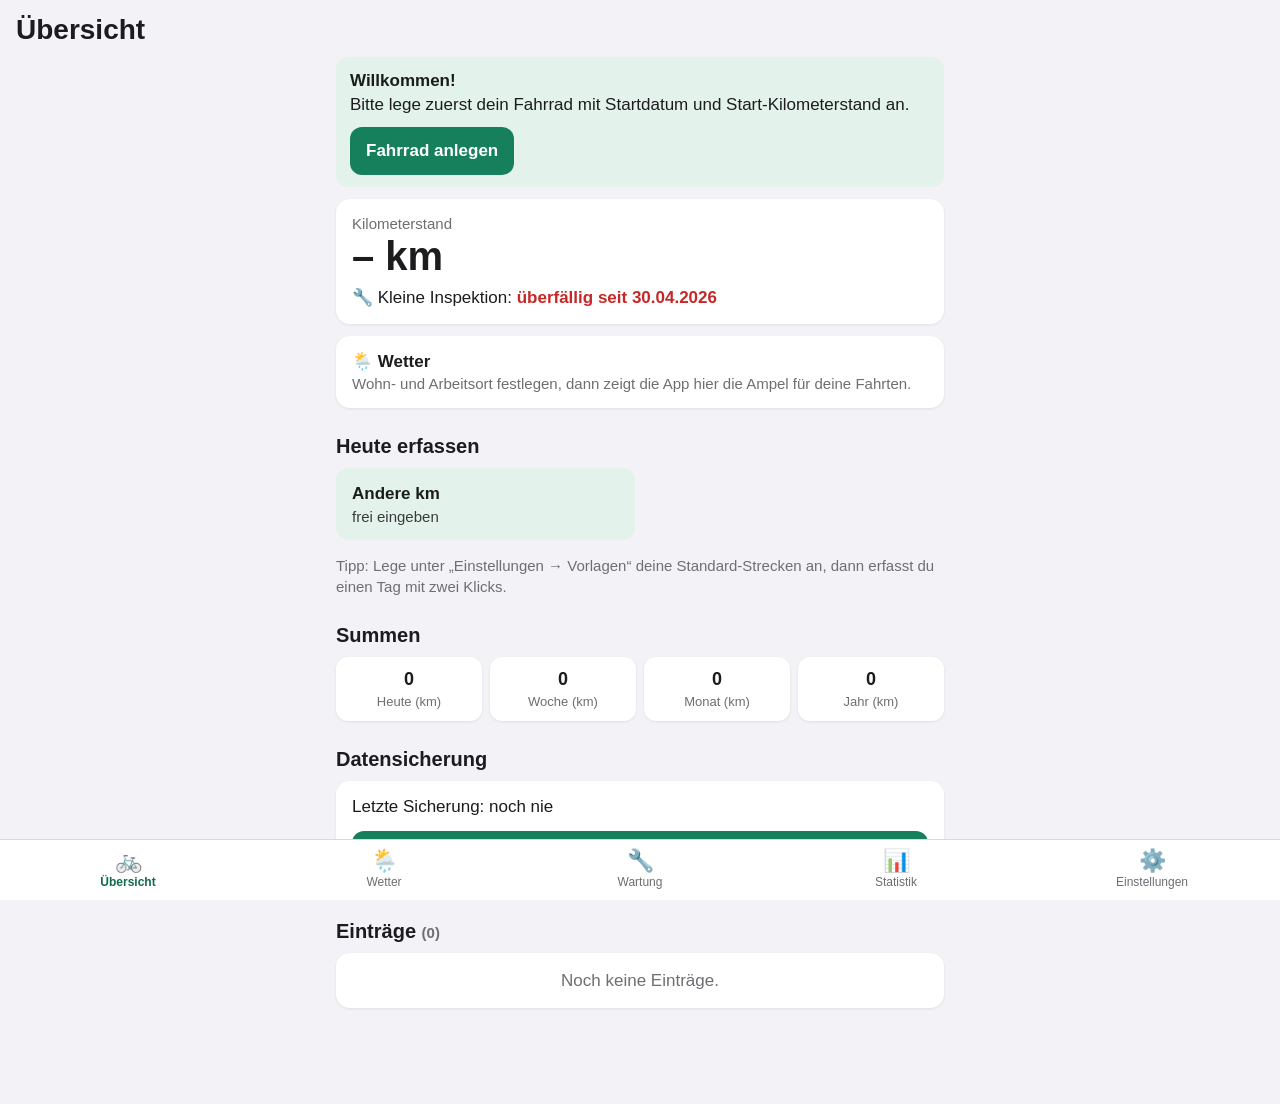
==== index.html @ 2544522f "Release 5a.1, Schritt 3: README (Bedienung, Rückgängig, Tests) und Abstand in der Auswahl - Wartung:" ====
<!DOCTYPE html>
<html lang="de">
<head>
<meta charset="utf-8">
<meta name="viewport" content="width=device-width, initial-scale=1, viewport-fit=cover">
<title>Rad-km</title>

<!-- Einstellungen, damit die Seite auf dem iPhone wie eine App vom Home-Bildschirm startet -->
<meta name="apple-mobile-web-app-capable" content="yes">
<meta name="mobile-web-app-capable" content="yes">
<meta name="apple-mobile-web-app-title" content="Rad-km">
<meta name="apple-mobile-web-app-status-bar-style" content="black-translucent">
<meta name="color-scheme" content="light dark">
<meta name="theme-color" content="#f2f2f7" media="(prefers-color-scheme: light)">
<meta name="theme-color" content="#000000" media="(prefers-color-scheme: dark)">
<meta name="format-detection" content="telephone=no">
<link rel="apple-touch-icon" href="[data-uri]">
<link rel="icon" type="image/png" href="[data-uri]">

<style>
/* =====================================================================
   AUSSEHEN (CSS)
   Farben stehen als Variablen oben. Für den Dunkelmodus werden nur die
   Variablen ausgetauscht – das Betriebssystem entscheidet, welcher gilt.
   ===================================================================== */
:root {
  --bg: #f2f2f7;
  --karte: #ffffff;
  --text: #1c1c1e;
  --text2: #6e6e73;
  --linie: #d8d8dd;
  --akzent: #16805c;
  --akzent-text: #ffffff;
  --akzent-hell: #e3f3ec;
  --rot: #c62828;
  --rot-hell: #fdecea;
  --orange: #b25e00;
  --orange-hell: #fff3e0;
  --feld: #ffffff;
  --schatten: 0 1px 3px rgba(0,0,0,.08);
  /* Diagramm: laufendes Jahr hervorgehoben, Vorjahr zurückgenommen (geprüft auf Farbsehschwächen) */
  --diagramm-jahr: #16805c;
  --diagramm-vorjahr: #8e8e93;
  /* Aktiver Reiter: dunkleres Grün, Kontrast mind. 4,5:1 auf Weiß */
  --reiter-aktiv: #0f6b4c;
  /* Ampel der Fahrten (immer mit Farbwort daneben) und Stufen der amtlichen Warnungen */
  --ampel-gruen: #1e9e6a;
  --ampel-gelb: #e5b000;
  --ampel-rot: #d32f2f;
  --warnstufe-1: #e5c100;
  --warnstufe-2: #f08c00;
  --warnstufe-3: #d32f2f;
  --warnstufe-4: #8e24aa;
}
@media (prefers-color-scheme: dark) {
  :root {
    --bg: #000000;
    --karte: #1c1c1e;
    --text: #f2f2f7;
    --text2: #a1a1a6;
    --linie: #3a3a3c;
    --akzent: #34c38f;
    --akzent-text: #04261a;
    --akzent-hell: #12352a;
    --rot: #ff6b6b;
    --rot-hell: #3b1414;
    --orange: #ffb547;
    --orange-hell: #3a2a0f;
    --feld: #2c2c2e;
    --schatten: none;
    --diagramm-jahr: #34c38f;
    --diagramm-vorjahr: #6e6e73;
    --reiter-aktiv: #34c38f;
    --ampel-gruen: #34c38f;
    --ampel-gelb: #ffd60a;
    --ampel-rot: #ff5c5c;
    --warnstufe-1: #ffd60a;
    --warnstufe-2: #ff9f0a;
    --warnstufe-3: #ff5c5c;
    --warnstufe-4: #c77dff;
  }
}

* { box-sizing: border-box; }
html { -webkit-text-size-adjust: 100%; }
body {
  margin: 0;
  background: var(--bg);
  color: var(--text);
  font: 17px/1.4 -apple-system, BlinkMacSystemFont, "Segoe UI", Roboto, sans-serif;
  -webkit-tap-highlight-color: transparent;
}

header {
  position: sticky; top: 0; z-index: 5;
  background: var(--bg);
  padding: calc(env(safe-area-inset-top) + 10px) 16px 8px;
}
header h1 { margin: 0; font-size: 28px; }

main {
  padding: 0 16px calc(env(safe-area-inset-bottom) + 96px);
  max-width: 640px; margin: 0 auto;
}

h2 { font-size: 20px; margin: 24px 0 8px; }
h3 { font-size: 17px; margin: 0 0 4px; }

.karte {
  background: var(--karte);
  border-radius: 14px;
  padding: 14px 16px;
  margin-bottom: 12px;
  box-shadow: var(--schatten);
}
.klein { font-size: 15px; color: var(--text2); }
.zentriert { text-align: center; }

/* Große Kilometerstand-Anzeige */
.stand-zahl { font-size: 40px; font-weight: 700; line-height: 1.1; font-variant-numeric: tabular-nums; }

/* Hinweise / Warnungen */
.hinweis { border-radius: 12px; padding: 12px 14px; margin-bottom: 12px; }
.hinweis.warn { background: var(--orange-hell); color: var(--orange); }
.hinweis.fehler { background: var(--rot-hell); color: var(--rot); }
.hinweis.info { background: var(--akzent-hell); color: var(--text); }
.hinweis button { margin-top: 10px; }
.hinweis button:not(.primaer) { background: var(--karte); }

.status-rot { color: var(--rot); font-weight: 600; }
.status-orange { color: var(--orange); font-weight: 600; }
.status-gruen { color: var(--akzent); font-weight: 600; }

/* Schaltflächen */
button, .knopf {
  font: inherit;
  min-height: 48px;
  padding: 10px 16px;
  border-radius: 12px;
  border: none;
  background: var(--akzent-hell);
  color: var(--text);
  font-weight: 600;
  cursor: pointer;
  touch-action: manipulation;
}
button.primaer { background: var(--akzent); color: var(--akzent-text); }
button.gefahr { background: var(--rot-hell); color: var(--rot); }
button.leise { background: transparent; color: var(--akzent); }
button.voll { width: 100%; }
button:active { opacity: .7; }
button:disabled { opacity: .4; }
.knopfreihe { display: flex; gap: 8px; flex-wrap: wrap; margin-top: 12px; }
.knopfreihe > button, .knopfreihe > .knopf { flex: 1 1 auto; }
/* Link, der wie eine Schaltfläche aussieht ("In Karten zeigen") */
a.knopf { display: flex; align-items: center; justify-content: center; box-sizing: border-box; text-decoration: none; text-align: center; }
a.knopf.voll { width: 100%; }
a.knopf:active { opacity: .7; }
a.knopf[aria-disabled="true"] { opacity: .4; pointer-events: none; }

/* Vorlagen-Schnellerfassung */
.schnell { display: grid; grid-template-columns: 1fr 1fr; gap: 10px; }
.schnell button { min-height: 72px; text-align: left; display: flex; flex-direction: column; justify-content: center; }
.schnell .km { font-weight: 400; font-size: 15px; opacity: .85; }

/* Summen-Kacheln */
.summen { display: grid; grid-template-columns: repeat(4, 1fr); gap: 8px; }
.summe { background: var(--karte); border-radius: 12px; padding: 10px 6px; text-align: center; box-shadow: var(--schatten); }
.summe .wert { font-weight: 700; font-size: 18px; font-variant-numeric: tabular-nums; }
.summe .titel { font-size: 13px; color: var(--text2); }

/* Listen */
.liste { background: var(--karte); border-radius: 14px; overflow: hidden; box-shadow: var(--schatten); }
.zeile { display: flex; align-items: center; gap: 8px; border-bottom: 1px solid var(--linie); }
.zeile:last-child { border-bottom: none; }
.zeile .inhalt {
  flex: 1; min-width: 0;
  background: none; border-radius: 0; text-align: left; font-weight: 400;
  padding: 10px 0 10px 16px; display: flex; gap: 10px; align-items: center;
}
.zeile .inhalt .text { flex: 1; min-width: 0; }
.zeile .inhalt .text > div { overflow: hidden; text-overflow: ellipsis; white-space: nowrap; }
.zeile .inhalt .text > div.umbrechen { white-space: normal; }
.zeile .zahl { font-weight: 700; font-variant-numeric: tabular-nums; white-space: nowrap; }
.zeile .symbol { background: none; min-width: 48px; padding: 0; color: var(--text2); font-size: 20px; }
.zeile .pfeile { display: flex; }
.leer { padding: 16px; color: var(--text2); text-align: center; }

.zeile.gruppe .inhalt .titel { font-weight: 600; }
/* Aufklapp-Pfeil: › zu, ⌄ (gedreht) offen; in der Textfarbe für guten Kontrast */
.chevron {
  width: 22px; height: 22px; flex: none;
  fill: none; stroke: currentColor; stroke-width: 2.75; stroke-linecap: round; stroke-linejoin: round;
  color: var(--text); transition: transform .15s ease;
}
[aria-expanded="true"] > .chevron { transform: rotate(90deg); }

/* Fortschritt zum Jahresziel; der Strich markiert das zeitanteilige Soll */
.balken { position: relative; height: 12px; border-radius: 99px; background: var(--linie); margin: 8px 0; overflow: hidden; }
.balken-ist { height: 100%; border-radius: 99px; background: var(--akzent); }
.balken-soll { position: absolute; top: 0; bottom: 0; width: 3px; margin-left: -1px; background: var(--text); }

/* Einträge mit 0 km ("keine Fahrt") dezent */
.zeile.keine-fahrt .inhalt { color: var(--text2); }
.zeile.keine-fahrt .zahl { font-weight: 400; }

/* Fahrtage ohne Eintrag (Startseite) */
.luecke { display: flex; align-items: center; gap: 8px; margin-top: 8px; }
.luecke span { flex: 1; font-weight: 600; }
.hinweis .luecke button { margin-top: 0; min-height: 44px; padding: 8px 12px; }

/* Auswahl der Fahrtage (Einstellungen) */
.fahrtage { display: grid; grid-template-columns: repeat(7, 1fr); gap: 4px; }
label.fahrtag { margin: 0; display: flex; flex-direction: column; align-items: center; gap: 6px; color: var(--text); font-size: 15px; }
.fahrtag input { width: 26px; height: 26px; min-height: 26px; margin: 0; -webkit-appearance: checkbox; appearance: auto; }

/* Statistik: Diagramm, Legende, Tabellen */
.legende { display: flex; gap: 16px; font-size: 15px; color: var(--text2); margin-bottom: 6px; }
.legende span { display: inline-flex; align-items: center; gap: 6px; }
.farbe { display: inline-block; width: 12px; height: 12px; border-radius: 3px; }
.farbe.jahr, .diagramm .jahr { background: var(--diagramm-jahr); fill: var(--diagramm-jahr); }
.farbe.vorjahr, .diagramm .vorjahr { background: var(--diagramm-vorjahr); fill: var(--diagramm-vorjahr); }
.diagramm { display: block; width: 100%; height: auto; }
.diagramm .gitter { stroke: var(--linie); stroke-width: 1; }
.diagramm text { fill: var(--text2); font-size: 11px; font-variant-numeric: tabular-nums; }
.diagramm .gewaehlt { fill: var(--akzent-hell); }
.diagramm .treffer { fill: transparent; cursor: pointer; }
.monatswert { min-height: 44px; margin-top: 6px; }
.tabelle { width: 100%; border-collapse: collapse; font-size: 15px; font-variant-numeric: tabular-nums; }
.tabelle th { font-weight: 600; color: var(--text2); font-size: 13px; text-align: right; padding: 4px 3px; vertical-align: bottom; }
.tabelle td { text-align: right; padding: 7px 3px; border-top: 1px solid var(--linie); }
.tabelle th:first-child, .tabelle td:first-child { text-align: left; }
.tabelle tr.summe-zeile td { font-weight: 700; }
.aufklappen { background: none; border-radius: 0; width: 100%; padding: 10px 0 0; display: flex; gap: 8px; align-items: center; font-weight: 600; }

/* Wetter: Ampel, Kachel, Zeitleiste der Abfahrt, Warnungen */
.ampel { display: inline-block; width: 14px; height: 14px; border-radius: 50%; vertical-align: -2px; margin-right: 5px; flex: none; }
.ampel.gruen, .slot.gruen { background: var(--ampel-gruen); }
.ampel.gelb, .slot.gelb { background: var(--ampel-gelb); }
.ampel.rot, .slot.rot { background: var(--ampel-rot); }
.ampelzeile { margin: 4px 0 2px; }
/* Wind je Teilstrecke unter der Zeile 🧭, eingerückt: Name klein, darunter weiter eingerückt der Wind */
.wind-teile { padding-left: 1.6em; }
.wind-teil { margin-top: 2px; }
.wind-teil .wind-text { padding-left: 1em; }
/* Nicht aktuelle oder vergangene Daten zurückgenommen */
.veraltet .ampel, .veraltet .slot { opacity: .45; }
.veraltet > :not(h3) { color: var(--text2); }
.wetter-kachel { display: block; width: 100%; text-align: left; font-weight: 400; color: var(--text); }
.wetter-kachel:not(.primaer) { background: var(--karte); }
.kachel-ampeln { display: flex; gap: 18px; margin: 4px 0 2px; font-weight: 600; }
.zeitleiste { display: flex; gap: 2px; margin-top: 10px; }
.zeitleiste .slot { flex: 1; height: 16px; border-radius: 3px; }
.slot.leer { background: var(--linie); }
.slot.beste { box-shadow: inset 0 0 0 2px var(--text); }
.zeitachse { display: flex; justify-content: space-between; font-size: 12px; color: var(--text2); font-variant-numeric: tabular-nums; margin-bottom: 4px; }
.warnung { border-left: 4px solid var(--warnstufe-1); padding: 4px 0 4px 10px; margin: 10px 0; }
.warnung.stufe-2 { border-color: var(--warnstufe-2); }
.warnung.stufe-3 { border-color: var(--warnstufe-3); }
.warnung.stufe-4 { border-color: var(--warnstufe-4); }
/* Rückmeldung zur Kleidung, gespeichertes Wetter im Eintrag, Regeln in den Einstellungen, Ampelverteilung */
.rueckmeldung { display: flex; gap: 6px; margin: 6px 0 4px; }
.rueckmeldung button { flex: 1; min-height: 44px; padding: 6px 4px; }
.eintrag-wetter { border-top: 1px solid var(--linie); padding: 8px 0; }
/* Kleidung je Körperbereich im Reiter Wetter */
.bereiche { display: grid; grid-template-columns: auto 1fr; gap: 2px 10px; margin: 2px 0 6px; }
.bereiche dt { color: var(--text2); font-size: 15px; }
.bereiche dd { margin: 0; }
/* Umschalter "Wohnort / Aktueller Standort" (Wetter außerhalb der Fahrten) */
.umschalter { display: flex; margin-top: 10px; border: 1px solid var(--linie); border-radius: 12px; overflow: hidden; }
.umschalter button { flex: 1 1 0; min-height: 44px; border-radius: 0; background: transparent; color: var(--text); font-weight: 500; font-size: 15px; padding: 8px 6px; }
.umschalter button + button { border-left: 1px solid var(--linie); }
.umschalter button.aktiv { background: var(--akzent); color: var(--akzent-text); font-weight: 600; }
input.kurzfeld { max-width: 140px; }
.verteilung-zeile { display: flex; align-items: center; gap: 8px; margin: 6px 0; flex-wrap: wrap; }
.verteilung-titel { width: 52px; font-size: 15px; }
.verteilung { flex: 1 1 120px; display: flex; gap: 2px; height: 12px; border-radius: 6px; overflow: hidden; }
.verteilung .gruen { background: var(--ampel-gruen); }
.verteilung .gelb { background: var(--ampel-gelb); }
.verteilung .rot { background: var(--ampel-rot); }
.suchzeile { display: flex; gap: 8px; }
.suchzeile input { flex: 1; min-width: 0; }
.suchzeile button { flex: none; }

/* Detailansicht (nur lesen) */
.details { margin: 0; }
.details dt { font-size: 15px; color: var(--text2); margin-top: 12px; }
.details dd { margin: 2px 0 0; overflow-wrap: anywhere; }
.umbrueche { white-space: pre-wrap; }

/* Werkstatt: Positionen und Vorschläge eines Auftrags, Mängel mit Knöpfen */
.positionen { margin-top: 10px; padding-top: 8px; border-top: 1px solid var(--linie); }
.position { margin: 6px 0; overflow-wrap: anywhere; }
.position-zeile { border-bottom: 1px solid var(--linie); padding: 4px 0 10px; }
.position-zeile .knopfreihe { margin-top: 4px; }
.position-zeile .knopfreihe button, .zeile.mit-knoepfen .knopfreihe button { min-height: 40px; padding: 6px 10px; font-size: 15px; }
.vorschlag { margin-top: 10px; padding: 10px 12px; border-radius: 10px; background: var(--akzent-hell); overflow-wrap: anywhere; }
.vorschlag button { display: block; margin-top: 8px; min-height: 40px; padding: 6px 12px; background: var(--karte); }
.zeile.mit-knoepfen { flex-direction: column; align-items: stretch; gap: 0; }
.zeile.mit-knoepfen .knopfreihe { margin: 0 12px 10px; }
/* Mängel und Positionen zum Abhaken im Formular „Erledigt eintragen“ */
.haken { display: flex; gap: 10px; align-items: flex-start; margin: 8px 0; color: var(--text); font-size: 17px; }
.haken-zeile { display: flex; gap: 4px; align-items: flex-start; }
.haken-zeile .haken { flex: 1; min-width: 0; }
.haken-zeile .entfernen { flex: none; min-height: 40px; min-width: 40px; padding: 0; font-size: 22px; line-height: 1; }
.suchzeile select { flex: 1; min-width: 0; }
.haken input { width: 24px; min-height: 24px; height: 24px; margin: 0; flex: none; -webkit-appearance: checkbox; appearance: auto; }

.abzeichen {
  display: inline-block; font-size: 12px; font-weight: 700;
  padding: 2px 8px; border-radius: 99px;
  background: var(--orange-hell); color: var(--orange);
  vertical-align: middle; margin-left: 4px;
}

/* Formulare */
label { display: block; font-size: 15px; color: var(--text2); margin: 14px 0 4px; }
input, select, textarea {
  font: inherit; font-size: 17px; /* ≥16px verhindert das automatische Zoomen auf dem iPhone */
  width: 100%;
  min-height: 48px;
  padding: 10px 12px;
  border: 1px solid var(--linie);
  border-radius: 10px;
  background: var(--feld);
  color: var(--text);
  -webkit-appearance: none; appearance: none;
}
input[type="date"], input[type="time"] { display: block; }
input:disabled { opacity: .45; }
input::-webkit-date-and-time-value { text-align: left; }
select {
  background-image: linear-gradient(45deg, transparent 50%, var(--text2) 50%), linear-gradient(135deg, var(--text2) 50%, transparent 50%);
  background-position: calc(100% - 20px) 50%, calc(100% - 14px) 50%;
  background-size: 6px 6px; background-repeat: no-repeat;
  padding-right: 36px;
}
textarea { min-height: 80px; resize: vertical; }
.feldhinweis { font-size: 14px; color: var(--text2); margin-top: 4px; }
.feldhinweis.warn { color: var(--orange); }

/* Fenster (Dialoge) */
dialog {
  border: none; padding: 0;
  width: calc(100% - 16px); max-width: 560px;
  max-height: calc(100% - env(safe-area-inset-top) - 24px);
  margin: calc(env(safe-area-inset-top) + 12px) auto auto;
  border-radius: 16px;
  background: var(--karte); color: var(--text);
  overflow: auto;
}
dialog::backdrop { background: rgba(0,0,0,.45); }
dialog .fensterinhalt { padding: 18px 16px 16px; }
dialog h2 { margin-top: 0; }

/* Untere Navigationsleiste */
nav {
  position: fixed; left: 0; right: 0; bottom: 0; z-index: 10;
  display: flex;
  background: var(--karte);
  border-top: 1px solid var(--linie);
  padding-bottom: env(safe-area-inset-bottom);
}
/* Reiter: aktiv grün und fett, sonst grau; in keinem Zustand eine Hintergrundfläche */
nav button, nav button:active, nav button:focus {
  flex: 1; background: transparent; border-radius: 0;
  min-height: 60px; padding: 6px 2px;
  display: flex; flex-direction: column; align-items: center; justify-content: center; gap: 2px;
  font-size: 12px; font-weight: 500; color: var(--text2);
}
nav button:focus:not(:focus-visible) { outline: none; }
nav button .ico { font-size: 22px; line-height: 1; }
nav button.aktiv { color: var(--reiter-aktiv); font-weight: 700; }

/* Kurze Bestätigung unten ("Gespeichert"), nach dem Löschen mit "Rückgängig" */
#toast {
  position: fixed; left: 50%; transform: translateX(-50%);
  bottom: calc(env(safe-area-inset-bottom) + 76px);
  width: max-content; max-width: calc(100% - 32px);
  display: flex; align-items: center; gap: 12px;
  background: var(--text); color: var(--bg);
  padding: 10px 18px; border-radius: 24px; font-weight: 600;
  opacity: 0; transition: opacity .2s; pointer-events: none; z-index: 20;
}
#toast.sichtbar { opacity: .95; }
#toast.sichtbar.mit-knopf { opacity: 1; pointer-events: auto; padding-right: 8px; }
#toast button { min-height: 40px; padding: 6px 14px; flex: none; background: var(--bg); color: var(--text); }
</style>
</head>
<body>

<header><h1 id="seitentitel">Übersicht</h1></header>
<main id="inhalt"></main>

<nav>
  <button type="button" data-action="tab" data-tab="uebersicht"><span class="ico">🚲</span>Übersicht</button>
  <button type="button" data-action="tab" data-tab="wetter"><span class="ico">🌦️</span>Wetter</button>
  <button type="button" data-action="tab" data-tab="wartung"><span class="ico">🔧</span>Wartung</button>
  <button type="button" data-action="tab" data-tab="statistik"><span class="ico">📊</span>Statistik</button>
  <button type="button" data-action="tab" data-tab="einstellungen"><span class="ico">⚙️</span>Einstellungen</button>
</nav>

<dialog id="fenster"><div class="fensterinhalt" id="fensterinhalt"></div></dialog>
<dialog id="frage"><div class="fensterinhalt" id="frageinhalt"></div></dialog>
<div id="toast" role="status" aria-live="polite"><span id="toast-text"></span><button type="button" id="toast-knopf" data-action="rueckgaengig" hidden>Rückgängig</button></div>
<input type="file" id="importdatei" accept="application/json,.json" hidden>
<input type="file" id="pruefdatei" accept="application/json,.json" hidden>

<script>
"use strict";

/* =====================================================================
   1. GRUNDEINSTELLUNGEN
   ===================================================================== */

// Testmodus (Aufruf mit "?test", nur für tests/test.html): eigene
// Speicherplätze, damit die Tests die echten Daten nie berühren.
const TESTMODUS = new URLSearchParams(location.search).has("test");
// Unter diesem Namen liegen alle Daten im localStorage des Browsers.
const SPEICHER_SCHLUESSEL = TESTMODUS ? "radkm-test-daten" : "radkm-daten";
// Datum des letzten Exports (separat, damit ein Import es nicht verändert).
const EXPORT_SCHLUESSEL = TESTMODUS ? "radkm-test-letzter-export" : "radkm-letzter-export";
// Zuletzt geladene Wetterdaten (Zwischenspeicher, kein Teil der Daten und der Sicherung)
const WETTER_SCHLUESSEL = TESTMODUS ? "radkm-test-wetter" : "radkm-wetter";
// Version der App (wird in den Einstellungen und in der Sicherung angezeigt)
const APP_VERSION = "5a.1";
// Aktuelle Version des Datenmodells. Bei Änderungen am Aufbau erhöhen
// und unten in MIGRATIONEN eine Umwandlung ergänzen.
const DATEN_VERSION = 8;
const EXPORT_ERINNERUNG_TAGE = 30;
// Prognosen erst, wenn seit dem Startdatum so viele Tage vergangen sind
const PROGNOSE_MIN_TAGE = 7;
// So lange (ms) wird nach dem Löschen "Rückgängig" angeboten
const RUECKGAENGIG_MS = 12000;
// Übliche Fahrtage bei einer Neuinstallation: 1 = Montag … 7 = Sonntag
const STANDARD_FAHRTAGE = [1, 2, 5];
// Standard-Zuordnung einer Aufgabe: der nächste offene Auftrag einer Inspektion
const NAECHSTE_INSPEKTION = "naechste-inspektion";
// Merkt sich, dass die Wartungsarten nach der Umwandlung auf Version 8 noch
// geprüft werden sollen (kein Teil der Daten und der Sicherung)
const PRUEF_SCHLUESSEL = TESTMODUS ? "radkm-test-wartungsarten-pruefen" : "radkm-wartungsarten-pruefen";
// Ab dieser Uhrzeit weist die Übersicht schon am selben Tag auf einen fehlenden Eintrag hin
// (Schalter "Hinweis schon am selben Tag", Standard an)
const STANDARD_HINWEIS_HEUTE_AB = "18:00";
// Wetter außerhalb der Fahrten: am Wohnort oder am aktuellen Standort
const ORT_AUSSERHALB = ["wohnort", "standort"];
// Körperbereiche der Kleidung: [Schlüssel in den Daten, Bezeichnung]
const BEREICHE = [["kopf", "Kopf"], ["hals", "Hals"], ["haende", "Hände"], ["oberkoerper", "Oberkörper"], ["beine", "Beine"], ["fuesse", "Füße"]];
const BEREICH_SCHLUESSEL = BEREICHE.map(b => b[0]);
const BEREICH_NAME = Object.fromEntries(BEREICHE);
// Bei Regen gilt in diesen Bereichen das Zwiebelprinzip (eine Schicht weniger unter dem Regenzeug)
const ZWIEBEL_BEREICHE = ["oberkoerper", "beine", "fuesse"];
// Höchstens so viele Wegpunkte zwischen Wohn- und Arbeitsort
const MAX_WEGPUNKTE = 3;

/* =====================================================================
   2. HILFSFUNKTIONEN: Datum, Zahlen, Text
   Datumswerte werden intern immer als Text "JJJJ-MM-TT" gespeichert.
   ===================================================================== */

function zweistellig(n) { return String(n).padStart(2, "0"); }

function isoAusDate(d) {
  return d.getFullYear() + "-" + zweistellig(d.getMonth() + 1) + "-" + zweistellig(d.getDate());
}
function heute() { return isoAusDate(new Date()); }

// "JJJJ-MM-TT" → Date (lokal, 12 Uhr mittags, um Sommerzeit-Probleme zu vermeiden)
function dateAusIso(iso) {
  const [j, m, t] = iso.split("-").map(Number);
  return new Date(j, m - 1, t, 12);
}
function istGueltigesDatum(iso) {
  if (typeof iso !== "string" || !/^\d{4}-\d{2}-\d{2}$/.test(iso)) return false;
  return isoAusDate(dateAusIso(iso)) === iso;
}
// "2026-10-10" → "10.10.2026"
function datumText(iso) {
  if (!iso) return "–";
  const [j, m, t] = iso.split("-");
  return t + "." + m + "." + j;
}
const WOCHENTAGE = ["So", "Mo", "Di", "Mi", "Do", "Fr", "Sa"];
function wochentag(iso) { return WOCHENTAGE[dateAusIso(iso).getDay()]; }
// Wochentag nach ISO 8601: 1 = Montag … 7 = Sonntag (wie in den Einstellungen "fahrtage")
function isoWochentag(iso) { return (dateAusIso(iso).getDay() + 6) % 7 + 1; }

function plusTage(iso, tage) {
  const d = dateAusIso(iso);
  d.setDate(d.getDate() + tage);
  return isoAusDate(d);
}
// Montag der Woche, in der das Datum liegt
function montagDerWoche(iso) {
  const tag = dateAusIso(iso).getDay(); // 0 = Sonntag
  return plusTage(iso, -((tag + 6) % 7));
}
// Monate addieren; 31.01. + 1 Monat → 28./29.02.
function plusMonate(iso, monate) {
  const [j, m, t] = iso.split("-").map(Number);
  const ziel = new Date(j, m - 1 + monate, 1, 12);
  const letzterTag = new Date(ziel.getFullYear(), ziel.getMonth() + 1, 0).getDate();
  ziel.setDate(Math.min(t, letzterTag));
  return isoAusDate(ziel);
}
// "2026-10-10" → "10.10."
function kurzDatum(iso) { return datumText(iso).slice(0, 6); }
const MONATE = ["Januar", "Februar", "März", "April", "Mai", "Juni", "Juli", "August", "September", "Oktober", "November", "Dezember"];
// Erster bzw. letzter Tag eines Monats (monat = 1 … 12)
function monatsanfang(jahr, monat) { return jahr + "-" + zweistellig(monat) + "-01"; }
function monatsende(jahr, monat) {
  return jahr + "-" + zweistellig(monat) + "-" + zweistellig(new Date(jahr, monat, 0).getDate());
}
// Kalenderwoche nach ISO 8601: Die Woche gehört zu dem Jahr, in dem ihr Donnerstag liegt.
function kalenderwoche(iso) {
  const donnerstag = plusTage(montagDerWoche(iso), 3);
  return Math.floor(tageZwischen(donnerstag.slice(0, 4) + "-01-01", donnerstag) / 7) + 1;
}

// Anzahl Tage von a nach b (positiv, wenn b später ist)
function tageZwischen(a, b) {
  const [j1, m1, t1] = a.split("-").map(Number);
  const [j2, m2, t2] = b.split("-").map(Number);
  return Math.round((Date.UTC(j2, m2 - 1, t2) - Date.UTC(j1, m1 - 1, t1)) / 86400000);
}
function tageText(n) { return n === 1 ? "1 Tag" : n + " Tagen"; }

// Kilometer runden (2 Nachkommastellen), um Rechenungenauigkeiten zu vermeiden
function runden(n) { return Math.round(n * 100) / 100; }
// Prognosen: auf 10 km gerundet und immer mit "ca."
function rund10(n) { return Math.round(n / 10) * 10; }
function caKm(n) { return "ca. " + kmText(rund10(n)) + " km"; }
// "2027-05-14" → "Mai 2027"
function monatJahrText(iso) { return MONATE[Number(iso.slice(5, 7)) - 1] + " " + iso.slice(0, 4); }

const zahlFormat = new Intl.NumberFormat("de-DE", { maximumFractionDigits: 2 });
// 1234.5 → "1.234,5"
function kmText(n) { return n === null || n === undefined ? "–" : zahlFormat.format(runden(n)); }
// 12.5 → "12,5" (für Eingabefelder, ohne Tausenderpunkt)
function kmFeld(n) { return n === null || n === undefined ? "" : String(runden(n)).replace(".", ","); }
// Eingabe → Zahl. Erlaubt "12,5" und "12.5"; "1.234,5" wird zu 1234.5.
// Gibt null zurück, wenn die Eingabe keine gültige Zahl ≥ 0 ist.
function kmLesen(text) {
  let s = String(text).trim().replace(/\s/g, "");
  if (s === "") return null;
  if (s.includes(",")) s = s.replace(/\./g, "").replace(",", ".");
  if (!/^\d+(\.\d+)?$/.test(s)) return null;
  return runden(Number(s));
}

// Koordinaten der Orte und Wegpunkte werden mit 4 Nachkommastellen (ca. 10 m)
// gespeichert; Teilstrecken (Länge, Richtung, Wind) rechnen damit.
function koordinateSpeichern(x) { return Math.round(x * 10000) / 10000; }
// An die Wetterdienste (Vorhersage, Rückblick, Warnungen) gehen sie nur auf 3
// Nachkommastellen gerundet (ca. 100 m).
function koordinateSenden(x) { return Math.round(x * 1000) / 1000; }
// Uhrzeit im Format "HH:MM"
function istUhrzeit(t) { return typeof t === "string" && /^([01]\d|2[0-3]):[0-5]\d$/.test(t); }
function minutenAus(t) { return Number(t.slice(0, 2)) * 60 + Number(t.slice(3, 5)); }
function uhrzeitAus(minuten) {
  const m = ((minuten % 1440) + 1440) % 1440;
  return zweistellig(Math.floor(m / 60)) + ":" + zweistellig(m % 60);
}

// Zahl mit Komma oder Punkt, auch negativ ("-2,5" oder "−2,5"); null, wenn keine Zahl
function zahlLesen(text) {
  const s = String(text ?? "").trim().replace(/\s/g, "").replace("−", "-").replace(",", ".");
  return /^-?\d+(\.\d+)?$/.test(s) ? Number(s) : null;
}
// 51.1 → "51,1" (für Eingabefelder, ohne Tausenderpunkt)
function zahlFeld(n) { return n === null || n === undefined ? "" : String(n).replace(".", ","); }

// Text sicher in HTML einsetzen (verhindert, dass z. B. "<" die Seite zerstört)
function esc(text) {
  return String(text ?? "").replace(/[&<>"']/g, z => ({ "&": "&amp;", "<": "&lt;", ">": "&gt;", '"': "&quot;", "'": "&#39;" }[z]));
}
function neueId() {
  return Date.now().toString(36) + Math.random().toString(36).slice(2, 8);
}

/* =====================================================================
   3. DATENMODELL: Laden, Prüfen, Umwandeln, Speichern
   ===================================================================== */

// Die Standard-Wartungsarten bei einer Neuinstallation (ab Version 8): Aufträge,
// keine Aufgaben (die sind je Fahrrad zu verschieden).
function standardWartungsarten() {
  const auftrag = (id, name, intervallMonate, intervallKm, von, bis, einmalig = false) => ({
    id, name, typ: "auftrag", intervallMonate, intervallKm, fensterVon: von, fensterBis: bis, gueltigAbJahr: null, einmalig, bauteil: null, zuordnung: null
  });
  return [
    auftrag("erstinspektion", "Erstinspektion", 3, 300, null, null, true),
    auftrag("kleine-inspektion", "Kleine Inspektion", null, null, 3, 4),
    auftrag("grosse-inspektion", "Große Inspektion", 12, null, 10, 11),
    auftrag("reparatur", "Reparatur", null, null, null, null),
    auftrag("eigenleistung", "Eigenleistung", null, null, null, null)
  ];
}
// Die Standard-Wartungsarten bis Version 7: mit jährlichem Zeitfenster
// (mitFenster), ohne für die Umwandlung von Version-1-Daten.
function wartungsartenVersion7(mitFenster = true) {
  const art = (id, name, intervallMonate, von, bis) => ({
    id, name, intervallMonate, intervallKm: null,
    fensterVon: mitFenster ? von : null, fensterBis: mitFenster ? bis : null, gueltigAbJahr: null, einmalig: false
  });
  return [
    art("grosse-inspektion", "Große Inspektion", 12, 10, 11),
    art("kleine-inspektion", "Kleine Inspektion", null, 3, 4),
    art("reparatur", "Reparatur", null, null, null)
  ];
}
function standardEinstellungen() {
  return { fahrtage: [...STANDARD_FAHRTAGE], jahresziele: [], hinweisHeuteAn: true, hinweisHeuteAb: STANDARD_HINWEIS_HEUTE_AB, wetter: standardWetter() };
}
// Grenzen der Ampel je Fahrt (Vorschlagswerte)
function standardAmpel() {
  return { rotBoeen: 60, rotStarkregen: 5, rotWarnstufe: 2, gelbRegenWahrscheinlichkeit: 50, gelbNiederschlag: 0.5,
    gelbBoeen: 40, gelbTemperatur: 0, glaetteTemperatur: 1 };
}
// Kleidung je Körperbereich ("" = nichts), aus einem Objekt mit beliebigen Bereichen
function bereicheAus(b = {}) {
  return Object.fromEntries(BEREICH_SCHLUESSEL.map(k => [k, b[k] || ""]));
}
// Kleidung nach gefühlter Temperatur, von warm nach kalt, je Körperbereich. Eine
// Stufe gilt ab ihrer Untergrenze "ab"; die letzte Stufe gilt darunter.
// "haendeBeiRegen" ersetzt die Hände, sobald ein Regenzusatz greift. Der
// Regenzusatz kommt ab der Regenwahrscheinlichkeit "ab" in seinen Bereichen dazu.
// "rueckmeldung": Rückmeldung zur Kleidung nach der Fahrt anbieten.
function standardKleidung() {
  const b = (kopf, hals, haende, oberkoerper, beine, fuesse) => ({ kopf, hals, haende, oberkoerper, beine, fuesse });
  const stufe = (id, ab, bereiche, haendeBeiRegen = null) => ({ id, ab, bereiche, haendeBeiRegen });
  return {
    stufen: [
      stufe("stufe1", 20, b("", "", "", "T-Shirt", "kurze Hose", "Sneakersocken")),
      stufe("stufe2", 15, b("", "", "", "T-Shirt, leichter Pullover", "Hose", "Sneakersocken")),
      stufe("stufe3", 11, b("", "", "", "T-Shirt, warmer Pullover", "Hose", "Socken")),
      stufe("stufe4", 7, b("leichte Mütze", "", "Unterziehhandschuhe", "2 T-Shirts, warmer Pullover", "Hose", "Socken"), "Übergangshandschuhe"),
      stufe("stufe5", 3, b("mittlere Mütze", "Schal", "Übergangshandschuhe", "T-Shirt, leichter Pullover, warmer Pullover", "Hose", "Socken")),
      stufe("stufe6", -1, b("warme Mütze", "Schal", "Unterziehhandschuhe, Übergangshandschuhe", "T-Shirt, leichter Pullover, Regenjacke als Windschutz", "Hose", "Socken")),
      stufe("stufe7", -6, b("warme Mütze, leichte Mütze", "Schal, Tuch", "Winterhandschuhe", "2 T-Shirts, warmer Pullover, Regenjacke als Windschutz",
        "Hose, Regenhose als Windschutz", "Socken, Gamaschen")),
      stufe("stufe8", null, b("warme Mütze, mittlere Mütze", "Schal, Tuch", "Unterziehhandschuhe, Winterhandschuhe",
        "2 T-Shirts, leichter Pullover, warmer Pullover, Regenjacke als Windschutz", "lange Unterhose, Hose, Regenhose als Windschutz", "2 Paar Socken, Gamaschen"))
    ],
    regen: [{ ab: 40, bereiche: b("", "", "", "Regenjacke", "", "") }, { ab: 60, bereiche: b("", "", "", "", "Regenhose", "Gamaschen") }],
    rueckmeldung: true
  };
}
// Die Standard-Kleidungsstufen aus Version 5 (Release 4b; für die Umwandlung auf Version 6)
const KLEIDUNG_VERSION_5 = {
  stufen: [
    { id: "kurz", ab: 20, korrektur: 0, text: "kurz (T-Shirt, kurze Hose)" },
    { id: "duenn", ab: 15, korrektur: 0, text: "lange Hose, Langarmshirt, dünne Jacke" },
    { id: "jacke", ab: 11, korrektur: 0, text: "Jacke, lange Hose, leichter Pullover" },
    { id: "kuehl", ab: 7, korrektur: 0, text: "Jacke, leichter Pullover, dünne Handschuhe, kleiner Schal" },
    { id: "kalt", ab: 3, korrektur: 0, text: "Jacke, leichter und warmer Pullover, Mütze, kleiner Schal, warme Handschuhe" },
    { id: "frost", ab: -2, korrektur: 0, text: "Thermojacke, warmer Pullover, Mütze, Schal, Winterhandschuhe" },
    { id: "eis", ab: null, korrektur: 0, text: "Thermojacke, warmer Pullover, Mütze, Schal, Winterhandschuhe, Überschuhe, lange Unterhose" }
  ],
  regen: [{ ab: 40, text: "Regenjacke" }, { ab: 60, text: "Regenhose" }]
};
// Die Standard-Kleidungsstufen aus Version 4 (für die Umwandlung auf Version 5)
const KLEIDUNG_VERSION_4 = {
  stufen: [
    { id: "kurz", ab: 18, korrektur: 0, text: "kurz" }, { id: "duenn", ab: 12, korrektur: 0, text: "lange dünne Kleidung" },
    { id: "jacke", ab: 6, korrektur: 0, text: "Jacke, lange Hose" }, { id: "kalt", ab: 0, korrektur: 0, text: "Handschuhe, Stirnband, Thermojacke" },
    { id: "frost", ab: null, korrektur: 0, text: "Winterhandschuhe, Mütze, Überschuhe" }
  ],
  regen: [{ ab: 40, text: "Regenjacke" }, { ab: 60, text: "Regenhose" }]
};
// Wetter: Orte, Wegpunkte (Wohnort → Arbeitsort) und je Teilstrecke, ob sie
// für den Wind zählt, Ort für das Wetter außerhalb der Fahrten, Fahrzeiten
// (Zeitraum, Schalter und Uhrzeit der üblichen Abfahrt, Dauer in Minuten), Ampel, Kleidung
function standardWetter() {
  const v4 = wetterVersion4();
  return {
    wohnort: null, arbeitsort: null, weitererOrt: null, wegpunkte: [], windTeilstrecken: [true], ortAusserhalb: "wohnort",
    hinfahrt: fahrzeitMitSchalter(v4.hinfahrt, true), rueckfahrt: fahrzeitMitSchalter(v4.rueckfahrt, true), ampel: v4.ampel, kleidung: standardKleidung()
  };
}
// Fahrzeit ab Version 7: { von, bis, abfahrtAn, abfahrt, dauer }; abfahrt ist immer eine Uhrzeit
function fahrzeitMitSchalter(f, abfahrtAn, abfahrt = f.abfahrt) {
  return { von: f.von, bis: f.bis, abfahrtAn, abfahrt, dauer: f.dauer };
}
// Übliche Abfahrt einer Fahrzeit oder null, wenn der Schalter aus ist
function ueblicheAbfahrt(f) { return f.abfahrtAn ? f.abfahrt : null; }
// Wetter-Einstellungen, wie die Umwandlung 3 → 4 sie anlegt (Aufbau von Version 4)
function wetterVersion4() {
  return {
    wohnort: null, arbeitsort: null, weitererOrt: null,
    hinfahrt: { von: "06:00", bis: "07:00", abfahrt: "06:00", dauer: 60 },
    rueckfahrt: { von: "16:00", bis: "17:00", abfahrt: "16:00", dauer: 60 },
    ampel: standardAmpel(),
    kleidung: JSON.parse(JSON.stringify(KLEIDUNG_VERSION_4))
  };
}
function leereDaten() {
  return {
    version: DATEN_VERSION,
    fahrrad: null,
    einstellungen: standardEinstellungen(),
    vorlagen: [],
    eintraege: [],
    wartungsarten: standardWartungsarten(),
    auftraege: [],
    maengel: []
  };
}

// Ergänzt in jedem Objekt einer Liste fehlende Felder; vorhandene bleiben unverändert
function felderErgaenzen(liste, felder) {
  return Array.isArray(liste)
    ? liste.map(x => x && typeof x === "object" && !Array.isArray(x) ? Object.assign({}, felder, x) : x)
    : liste;
}

// Umwandlungen für ältere Datenversionen. Jede Funktion hebt die Daten um
// genau eine Version an und lässt alle vorhandenen Angaben unverändert.
const MIGRATIONEN = {
  // Version 1 → 2: Rahmennummer und Beschreibung beim Fahrrad, Zeitfenster
  // bei den Wartungsarten (bleiben leer), neue Mängelliste.
  1: alt => {
    const d = Object.assign({}, alt, { version: 2 });
    if (d.fahrrad && typeof d.fahrrad === "object") {
      d.fahrrad = Object.assign({ rahmennummer: "", beschreibung: "" }, d.fahrrad);
    }
    // In Version 1 bedeutete eine fehlende Liste: die Standard-Wartungsarten (ohne Zeitfenster)
    const arten = d.wartungsarten === undefined ? wartungsartenVersion7(false) : d.wartungsarten;
    d.wartungsarten = Array.isArray(arten)
      ? arten.map(a => a && typeof a === "object" ? Object.assign({ fensterVon: null, fensterBis: null, gueltigAbJahr: null }, a) : a)
      : arten;
    if (d.maengel === undefined) d.maengel = [];
    return d;
  },
  // Version 2 → 3: Einstellungen (Fahrtage, Jahresziele), Merkmal "Arbeitsweg"
  // bei Vorlagen und Einträgen, "einmalig" bei Wartungsarten – alle aus.
  2: alt => {
    const d = Object.assign({}, alt, { version: 3 });
    if (d.einstellungen === undefined) d.einstellungen = { fahrtage: [...STANDARD_FAHRTAGE], jahresziele: [] };
    d.vorlagen = felderErgaenzen(d.vorlagen, { arbeitsweg: false });
    d.eintraege = felderErgaenzen(d.eintraege, { arbeitsweg: false });
    d.wartungsarten = felderErgaenzen(d.wartungsarten, { einmalig: false });
    return d;
  },
  // Version 3 → 4: Wetter in den Einstellungen (noch ohne Orte, Fahrzeiten,
  // Ampel- und Kleidungsregeln mit Standardwerten), Wetter je Eintrag (leer).
  // (Jede Umwandlung legt die Standardwerte ihrer Zielversion an, nicht die aktuellen.)
  3: alt => {
    const d = Object.assign({}, alt, { version: 4 });
    const es = d.einstellungen;
    if (es === undefined) d.einstellungen = { fahrtage: [...STANDARD_FAHRTAGE], jahresziele: [], wetter: wetterVersion4() };
    else if (es && typeof es === "object" && !Array.isArray(es) && es.wetter === undefined) d.einstellungen = Object.assign({}, es, { wetter: wetterVersion4() });
    d.eintraege = felderErgaenzen(d.eintraege, { wetter: null });
    return d;
  },
  // Version 4 → 5: Uhrzeit für den Hinweis auf einen fehlenden Eintrag am selben
  // Tag (18:00). Die Kleidungsstufen waren in Version 4 nicht änderbar; sind es
  // noch genau die alten Standardwerte, kommen die neuen. Alles andere bleibt.
  4: alt => {
    const d = Object.assign({}, alt, { version: 5 });
    if (istObjekt(d.einstellungen)) {
      const es = Object.assign({}, d.einstellungen);
      if (es.hinweisHeuteAb === undefined) es.hinweisHeuteAb = STANDARD_HINWEIS_HEUTE_AB;
      if (istObjekt(es.wetter) && gleicherInhalt(es.wetter.kleidung, KLEIDUNG_VERSION_4)) es.wetter = Object.assign({}, es.wetter, { kleidung: JSON.parse(JSON.stringify(KLEIDUNG_VERSION_5)) });
      d.einstellungen = es;
    }
    return d;
  },
  // Version 5 → 6: Kleidung nach Körperbereichen, Rückmeldung ohne Verschiebung
  // der Grenzen, Wegpunkte. Bei jeder Fahrt mit Wetter wird festgehalten, was
  // 4b empfohlen hat (Text der Stufe und Regenzusatz, im Feld Oberkörper).
  5: alt => {
    const d = Object.assign({}, alt, { version: 6 });
    const es = istObjekt(d.einstellungen) ? d.einstellungen : null;
    const w = es && istObjekt(es.wetter) ? es.wetter : null;
    const k = w && istObjekt(w.kleidung) ? w.kleidung : null;
    const stufen5 = k && Array.isArray(k.stufen) ? k.stufen : KLEIDUNG_VERSION_5.stufen;
    const regen5 = k && Array.isArray(k.regen) ? k.regen : KLEIDUNG_VERSION_5.regen;
    if (Array.isArray(d.eintraege)) d.eintraege = d.eintraege.map(e => istObjekt(e) && istObjekt(e.wetter)
      ? Object.assign({}, e, { wetter: Object.assign({}, e.wetter, { hin: fahrtAusVersion5(e.wetter.hin, stufen5, regen5), rueck: fahrtAusVersion5(e.wetter.rueck, stufen5, regen5) }) })
      : e);
    if (w) {
      const neu = Object.assign({}, w);
      if (neu.wegpunkte === undefined) neu.wegpunkte = [];
      if (neu.windTeilstrecken === undefined) neu.windTeilstrecken = [true];
      if (k) neu.kleidung = kleidungAusVersion5(k);
      d.einstellungen = Object.assign({}, es, { wetter: neu });
    }
    return d;
  },
  // Version 6 → 7: Schalter für den Hinweis am selben Tag und für die übliche
  // Abfahrt (die Uhrzeitfelder lassen sich auf dem iPhone nicht leeren), Ort für
  // das Wetter außerhalb der Fahrten (Wohnort). Eine Uhrzeit bedeutet "an", null
  // "aus" mit einer Uhrzeit zum späteren Einschalten (18:00 bzw. Beginn der Fahrzeit).
  6: alt => {
    const d = Object.assign({}, alt, { version: 7 });
    if (!istObjekt(d.einstellungen)) return d;
    const es = Object.assign({}, d.einstellungen);
    if (es.hinweisHeuteAn === undefined) {
      if (es.hinweisHeuteAb === null) Object.assign(es, { hinweisHeuteAn: false, hinweisHeuteAb: STANDARD_HINWEIS_HEUTE_AB });
      else es.hinweisHeuteAn = true;
    }
    if (istObjekt(es.wetter)) {
      const w = Object.assign({}, es.wetter);
      if (w.ortAusserhalb === undefined) w.ortAusserhalb = "wohnort";
      ["hinfahrt", "rueckfahrt"].forEach(art => {
        const f = w[art];
        if (!istObjekt(f) || f.abfahrtAn !== undefined) return;
        const aus = f.abfahrt === null || f.abfahrt === "";
        w[art] = Object.assign({}, f, aus ? { abfahrtAn: false, abfahrt: f.von !== undefined ? f.von : wetterVersion4()[art].von } : { abfahrtAn: true });
      });
      es.wetter = w;
    }
    d.einstellungen = es;
    return d;
  },
  // Version 7 → 8: Werkstatt. Wartungsarten werden Aufträge oder Aufgaben,
  // Protokoll und Termine werden Aufträge mit Positionen (siehe wartungAusVersion7).
  7: alt => {
    const d = Object.assign({}, alt, { version: 8 }, wartungAusVersion7(alt));
    delete d.wartungsprotokoll;
    delete d.termine;
    return d;
  }
};

// Ist eine Wartungsart aus Version 7 ein Auftrag? Mit Zeitfenster, einmalig oder
// mit „Inspektion“, „Reparatur“ bzw. „Eigenleistung“ im Namen; sonst eine Aufgabe.
function istAuftragVersion7(a) {
  return (a.fensterVon ?? null) !== null || a.einmalig === true || /inspektion|reparatur|eigenleistung/i.test(typeof a.name === "string" ? a.name : "");
}
// Hat eine Wartungsart eine Fälligkeit (Intervall, Zeitfenster oder einmalig)?
function hatFaelligkeit(a) {
  return (a.fensterVon ?? null) !== null || !!a.intervallMonate || !!a.intervallKm || a.einmalig === true;
}

// Umwandlung der Wartung aus Version 7. Alle Kennungen werden aus den alten
// abgeleitet, damit eine umgewandelte Sicherung gleich bleibt.
//   - Wartungsarten: Auftrag oder Aufgabe (istAuftragVersion7). Aufgaben bekommen
//     kein Bauteil und die Standard-Zuordnung „nächste Inspektion“. Fehlen
//     „Reparatur“ oder „Eigenleistung“ (Aufträge ohne Fälligkeit), kommen sie dazu.
//   - Protokoll eines Auftrags → erledigter Auftrag (id des Protokolleintrags).
//   - Protokoll einer Aufgabe → erledigte Position im erledigten Auftrag vom
//     selben Datum, sonst in einer erledigten Reparatur dieses Datums. Damit die
//     Fälligkeit gleich bleibt, nur bei gleichem Kilometerstand (beide berechnet
//     oder beide gleich von Hand eingetragen); sonst eine eigene Reparatur. Eine
//     abweichende Werkstatt steht in der Notiz der Position.
//   - Mängel mit protokollId → erledigte Position im daraus entstandenen Auftrag.
//   - Termin eines Auftrags → geplanter Auftrag. Termin einer Aufgabe → Position
//     im geplanten Inspektions-Auftrag mit demselben Termin, sonst in einem neuen
//     geplanten Auftrag der Inspektion, in deren Zeitfenster der Termin liegt,
//     sonst in einer geplanten Reparatur mit diesem Termin.
function wartungAusVersion7(alt) {
  const fehler = msg => { throw new Error(msg); };
  const liste = (v, name) => {
    if (v === undefined) return [];
    if (!Array.isArray(v)) fehler("„" + name + "“ muss eine Liste sein.");
    return v.map((x, i) => istObjekt(x) ? x : fehler("„" + name + "“ Nr. " + (i + 1) + " ist kein Objekt."));
  };
  const arten7 = alt.wartungsarten === undefined ? wartungsartenVersion7(true) : alt.wartungsarten;
  if (!Array.isArray(arten7)) return { wartungsarten: arten7, auftraege: [] }; // meldet die Prüfung
  const protokoll = liste(alt.wartungsprotokoll, "wartungsprotokoll");
  const termine = liste(alt.termine, "termine");
  const maengel = alt.maengel === undefined ? [] : alt.maengel;

  // Wartungsarten einordnen
  const ids = new Set(arten7.filter(istObjekt).map(a => a.id));
  const arten = arten7.map(a => {
    if (!istObjekt(a)) return a;
    return istAuftragVersion7(a)
      ? Object.assign({}, a, { typ: "auftrag", bauteil: null, zuordnung: null })
      : Object.assign({}, a, { typ: "aufgabe", bauteil: null, zuordnung: NAECHSTE_INSPEKTION });
  });
  const artVon = id => arten.find(a => istObjekt(a) && a.id === id) || null;
  const ohneFaelligkeit = (muster) => arten.find(a => istObjekt(a) && a.typ === "auftrag" && muster.test(a.name || "") && !hatFaelligkeit(a));
  const ergaenzen = (basis, name) => {
    let id = basis, n = 2;
    while (ids.has(id)) id = basis + "-" + n++;
    ids.add(id);
    const a = { id, name, typ: "auftrag", intervallMonate: null, intervallKm: null, fensterVon: null, fensterBis: null, gueltigAbJahr: null,
      einmalig: false, bauteil: null, zuordnung: null };
    arten.push(a);
    return a;
  };
  const reparatur = ohneFaelligkeit(/reparatur/i) || ergaenzen("reparatur", "Reparatur");
  if (!ohneFaelligkeit(/eigenleistung/i)) ergaenzen("eigenleistung", "Eigenleistung");
  const istInspektion = a => istObjekt(a) && a.typ === "auftrag" && hatFaelligkeit(a);

  // Mängel: fehlende Kennungen ergänzen, protokollId entfällt
  const mangelListe = Array.isArray(maengel) ? maengel.map(m => istObjekt(m) && !(typeof m.id === "string" && m.id) ? Object.assign({}, m, { id: neueId() }) : m) : maengel;

  // Protokoll prüfen (die übrigen Felder prüft die Prüfung der Aufträge)
  const protIds = new Set();
  const eintraege = protokoll.map((p, i) => {
    const wo = "Wartungsprotokoll Nr. " + (i + 1);
    if (!istGueltigesDatum(p.datum)) fehler(wo + ": Datum ist ungültig (Format JJJJ-MM-TT).");
    if (!artVon(p.wartungsartId)) fehler(wo + " (" + datumText(p.datum) + "): unbekannte wartungsartId „" + p.wartungsartId + "“.");
    const id = typeof p.id === "string" && p.id ? p.id : neueId();
    if (protIds.has(id)) fehler(wo + ": id „" + id + "“ kommt doppelt vor.");
    protIds.add(id);
    const ks = p.kmStand ?? null;
    const manuell = p.kmManuell === undefined ? ks !== null : p.kmManuell;
    return Object.assign({}, p, { id, kmStand: ks, kmManuell: manuell, art: artVon(p.wartungsartId) });
  });
  if (Array.isArray(mangelListe)) mangelListe.forEach((m, i) => {
    if (!istObjekt(m)) return;
    const pid = m.protokollId ?? null;
    if (pid !== null && !protIds.has(pid)) fehler("Mangel Nr. " + (i + 1) + (istGueltigesDatum(m.datum) ? " (" + datumText(m.datum) + ")" : "") + ": unbekannte protokollId „" + pid + "“.");
  });

  const auftraege = [];
  const neuerAuftrag = (id, art, felder) => {
    const a = Object.assign({ id, wartungsartId: art.id, status: "erledigt", termin: null, werkstatt: "", datum: null, kmStand: null, kmManuell: false,
      notiz: "", positionen: [], ausgeschlossen: [] }, felder);
    auftraege.push(a);
    return a;
  };
  // Erledigte Mängel eines Protokolleintrags als Positionen
  const maengelDazu = (auftrag, pid) => {
    if (!Array.isArray(mangelListe)) return;
    mangelListe.filter(m => istObjekt(m) && m.protokollId === pid && m.status === "erledigt")
      .forEach(m => auftrag.positionen.push({ id: "pos-" + m.id, art: "mangel", mangelId: m.id, status: "erledigt", notiz: "" }));
  };
  // Aufträge zuerst, damit Aufgaben vom selben Datum dazukommen
  const ausAuftraegen = [];
  eintraege.filter(p => p.art.typ === "auftrag").forEach(p => {
    const a = neuerAuftrag(p.id, p.art, { werkstatt: p.werkstatt, datum: p.datum, kmStand: p.kmStand, kmManuell: p.kmManuell, notiz: p.notiz });
    ausAuftraegen.push(a);
    maengelDazu(a, p.id);
  });
  const reparaturen = []; // erledigte Reparaturen aus Aufgaben
  const gleicherKm = (a, p) => a.datum === p.datum && a.kmManuell === p.kmManuell && (!p.kmManuell || a.kmStand === p.kmStand);
  eintraege.filter(p => p.art.typ === "aufgabe").forEach(p => {
    let ziel = ausAuftraegen.find(a => gleicherKm(a, p)) || reparaturen.find(a => gleicherKm(a, p)) || null;
    const zusatz = [];
    if (!ziel) {
      ziel = neuerAuftrag(p.id, reparatur, { werkstatt: p.werkstatt, datum: p.datum, kmStand: p.kmStand, kmManuell: p.kmManuell, notiz: "" });
      reparaturen.push(ziel);
    } else {
      const w = typeof p.werkstatt === "string" ? p.werkstatt.trim() : "";
      if (w && w !== (typeof ziel.werkstatt === "string" ? ziel.werkstatt.trim() : "")) zusatz.push("Werkstatt: " + w);
    }
    const notiz = typeof p.notiz === "string" ? p.notiz : "";
    ziel.positionen.push({ id: "pos-" + p.id, art: "aufgabe", wartungsartId: p.art.id, status: "erledigt",
      notiz: [notiz, ...zusatz].filter(Boolean).join("\n") });
    maengelDazu(ziel, p.id);
  });

  // Termine
  const terminArten = new Set();
  const geplante = [];
  termine.forEach((t, i) => {
    const wo = "Termin Nr. " + (i + 1);
    const art = artVon(t.wartungsartId);
    if (!art) fehler(wo + ": unbekannte wartungsartId „" + t.wartungsartId + "“.");
    if (terminArten.has(t.wartungsartId)) fehler(wo + ": pro Wartungsart ist nur ein geplanter Termin erlaubt.");
    terminArten.add(t.wartungsartId);
    if (!istGueltigesDatum(t.datum)) fehler(wo + ": Datum ist ungültig (Format JJJJ-MM-TT).");
    geplante.push({ t, art });
  });
  const geplant = (id, art, t) => neuerAuftrag(id, art, { status: "geplant", termin: t.datum, werkstatt: t.werkstatt });
  geplante.filter(x => x.art.typ === "auftrag").forEach(x => geplant("termin-" + x.art.id, x.art, x.t));
  geplante.filter(x => x.art.typ === "aufgabe").forEach(({ t, art }) => {
    const offen = auftraege.filter(a => a.status === "geplant");
    let ziel = offen.find(a => a.termin === t.datum && istInspektion(artVon(a.wartungsartId)));
    if (!ziel) {
      const jahr = Number(t.datum.slice(0, 4));
      const fenster = arten.find(a => istInspektion(a) && (a.fensterVon ?? null) !== null && Number.isInteger(a.fensterVon) && Number.isInteger(a.fensterBis) &&
        t.datum >= monatsanfang(jahr, a.fensterVon) && t.datum <= monatsende(jahr, a.fensterBis) && !offen.some(o => o.wartungsartId === a.id));
      ziel = geplant("termin-" + (fenster || art).id, fenster || reparatur, t);
    }
    ziel.positionen.push({ id: "pos-termin-" + art.id, art: "aufgabe", wartungsartId: art.id, status: "offen", notiz: "" });
  });

  // Erledigte Aufträge in der Reihenfolge des Protokolls, danach die geplanten
  const stelle = new Map(eintraege.map((p, i) => [p.id, i]));
  auftraege.sort((a, b) => (a.status === "geplant") - (b.status === "geplant") ||
    (a.status === "erledigt" ? stelle.get(a.id) - stelle.get(b.id) : 0));
  const ohneVerknuepfung = Array.isArray(mangelListe)
    ? mangelListe.map(m => { if (!istObjekt(m)) return m; const { protokollId, ...rest } = m; return rest; })
    : mangelListe;
  return { wartungsarten: arten, auftraege, maengel: ohneVerknuepfung };
}

// Kleidungsregeln aus Version 5: Sind die Stufen (ohne die Verschiebungen aus
// Rückmeldungen) noch die Standardwerte aus 4b, kommen die neuen Standardstufen;
// die Verschiebungen gehörten zur alten Kleidung und entfallen. Sonst bleibt
// jede Stufe mit ihrer id; ihr Text kommt nach Oberkörper, die Verschiebung in
// die Grenze (die wirksame Grenze bleibt gleich). Beim Regenzusatz ebenso.
function kleidungAusVersion5(k) {
  const std = standardKleidung();
  const ohneKorrektur = liste => liste.map(s => istObjekt(s) ? { id: s.id, ab: s.ab, text: s.text } : s);
  const neu = {};
  if (k.stufen !== undefined) {
    if (Array.isArray(k.stufen) && gleicherInhalt(ohneKorrektur(k.stufen), ohneKorrektur(KLEIDUNG_VERSION_5.stufen))) neu.stufen = std.stufen;
    else if (Array.isArray(k.stufen)) neu.stufen = k.stufen.map((s, i) => {
      if (!istObjekt(s)) return s;
      const korrektur = s.korrektur ?? 0;
      if (!(Number.isInteger(korrektur) && Math.abs(korrektur) <= 5)) throw new Error("Wetter, Kleidung, Stufe " + (i + 1) + ": korrektur muss eine ganze Zahl von -5 bis 5 sein.");
      return { id: s.id, ab: istEndlich(s.ab) ? s.ab + korrektur : s.ab, bereiche: { oberkoerper: s.text }, haendeBeiRegen: null };
    });
    else neu.stufen = k.stufen;
  }
  if (k.regen !== undefined) {
    if (Array.isArray(k.regen) && gleicherInhalt(k.regen, KLEIDUNG_VERSION_5.regen)) neu.regen = std.regen;
    else if (Array.isArray(k.regen)) neu.regen = k.regen.map(r => istObjekt(r) ? { ab: r.ab, bereiche: { oberkoerper: r.text } } : r);
    else neu.regen = k.regen;
  }
  neu.rueckmeldung = true;
  return neu;
}
// Eine Fahrt mit Wetter aus Version 5: empfohlene Kleidung festhalten, wie 4b
// sie angezeigt hat ("Jacke, lange Hose + Regenjacke"), und ob Regenkleidung galt
function fahrtAusVersion5(f, stufen5, regen5) {
  if (!istObjekt(f)) return f;
  const s = typeof f.kleidung === "string" ? stufen5.find(x => istObjekt(x) && x.id === f.kleidung) : null;
  const p = istEndlich(f.regenWahrscheinlichkeit) ? f.regenWahrscheinlichkeit : null;
  const regen = p === null ? [] : regen5.filter(r => istObjekt(r) && istEndlich(r.ab) && p >= r.ab && typeof r.text === "string").map(r => r.text.trim());
  const text = s && typeof s.text === "string" ? s.text.trim() + (regen.length ? " + " + regen.join(", ") : "") : null;
  return Object.assign({}, f, {
    empfehlung: f.empfehlung !== undefined ? f.empfehlung : text ? bereicheAus({ oberkoerper: text }) : null,
    regenkleidung: f.regenkleidung !== undefined ? f.regenkleidung : !!f.kleidung && regen.length > 0
  });
}

function migrieren(roh) {
  if (!roh || typeof roh !== "object" || Array.isArray(roh)) throw new Error("Die Datei enthält keine Rad-km-Daten.");
  if (!Number.isInteger(roh.version) || roh.version < 1) throw new Error("Die Versionsnummer („version“) fehlt oder ist ungültig.");
  if (roh.version > DATEN_VERSION) throw new Error("Die Daten stammen aus einer neueren App-Version (" + roh.version + "). Bitte die App aktualisieren.");
  let d = roh;
  while (d.version < DATEN_VERSION) {
    const schritt = MIGRATIONEN[d.version];
    if (!schritt) throw new Error("Keine Umwandlung für Version " + d.version + " vorhanden.");
    d = schritt(d);
  }
  return d;
}

const istObjekt = v => !!v && typeof v === "object" && !Array.isArray(v);
const istEndlich = v => typeof v === "number" && Number.isFinite(v);

// Prüft die Wetter-Einstellungen (ab Version 4) und gibt eine bereinigte Kopie
// zurück. Fehlende Teile bekommen die Standardwerte; Koordinaten werden auf 4
// Nachkommastellen gerundet.
function wetterPruefen(w, fehler) {
  const std = standardWetter();
  if (w === undefined || w === null) return std;
  if (!istObjekt(w)) fehler("Einstellungen: „wetter“ muss ein Objekt sein.");

  const ortLesen = (o, wo) => {
    if (!istObjekt(o)) fehler(wo + ": muss ein Objekt oder null sein.");
    if (typeof o.name !== "string" || !o.name.trim()) fehler(wo + ": Name fehlt.");
    if (!(istEndlich(o.lat) && Math.abs(o.lat) <= 90)) fehler(wo + ": lat muss eine Zahl von -90 bis 90 sein.");
    if (!(istEndlich(o.lon) && Math.abs(o.lon) <= 180)) fehler(wo + ": lon muss eine Zahl von -180 bis 180 sein.");
    return { name: o.name.trim(), lat: koordinateSpeichern(o.lat), lon: koordinateSpeichern(o.lon) };
  };
  const ort = (feld, name) => {
    const o = w[feld], wo = "Wetter, " + name;
    if (o === undefined || o === null) return null;
    const erg = ortLesen(o, wo);
    if (feld === "weitererOrt") {
      if (o.aktiv !== undefined && o.aktiv !== null && typeof o.aktiv !== "boolean") fehler(wo + " (aktiv): muss true oder false sein.");
      erg.aktiv = o.aktiv === true;
    }
    return erg;
  };

  // Wegpunkte (höchstens 3, vom Wohnort zum Arbeitsort) und je Teilstrecke, ob sie für den Wind zählt
  let wegpunkte = [];
  if (w.wegpunkte !== undefined && w.wegpunkte !== null) {
    if (!Array.isArray(w.wegpunkte)) fehler("Wetter: „wegpunkte“ muss eine Liste sein.");
    if (w.wegpunkte.length > MAX_WEGPUNKTE) fehler("Wetter: Es sind höchstens " + MAX_WEGPUNKTE + " Wegpunkte möglich.");
    wegpunkte = w.wegpunkte.map((o, i) => ortLesen(o, "Wetter, Wegpunkt " + (i + 1)));
  }
  let windTeilstrecken = wegpunkte.map(() => true).concat(true);
  if (w.windTeilstrecken !== undefined && w.windTeilstrecken !== null) {
    const t = w.windTeilstrecken;
    if (!Array.isArray(t) || t.length !== wegpunkte.length + 1 || t.some(x => typeof x !== "boolean")) {
      fehler("Wetter: „windTeilstrecken“ muss eine Liste mit " + (wegpunkte.length + 1) + " Werten true oder false sein (eine Teilstrecke mehr als Wegpunkte).");
    }
    windTeilstrecken = [...t];
  }

  // Fahrzeit: fehlende Felder bekommen den Standardwert; abfahrtAn false = keine übliche Abfahrt
  const fahrt = (feld, name) => {
    const f = w[feld], s = std[feld], wo = "Wetter, " + name;
    if (f === undefined) return s;
    if (!istObjekt(f)) fehler(wo + ": muss ein Objekt sein.");
    const von = f.von === undefined ? s.von : f.von, bis = f.bis === undefined ? s.bis : f.bis;
    if (!istUhrzeit(von) || !istUhrzeit(bis)) fehler(wo + ": von und bis müssen Uhrzeiten im Format HH:MM sein.");
    if (von >= bis) fehler(wo + ": „von“ muss vor „bis“ liegen.");
    const abfahrtAn = f.abfahrtAn === undefined ? s.abfahrtAn : f.abfahrtAn;
    if (typeof abfahrtAn !== "boolean") fehler(wo + ": abfahrtAn muss true oder false sein.");
    const abfahrt = f.abfahrt === undefined ? s.abfahrt : f.abfahrt;
    if (!istUhrzeit(abfahrt)) fehler(wo + ": abfahrt muss eine Uhrzeit im Format HH:MM sein (ohne übliche Abfahrt: abfahrtAn false).");
    const dauer = f.dauer === undefined ? s.dauer : f.dauer;
    if (!(Number.isInteger(dauer) && dauer >= 5 && dauer <= 240)) fehler(wo + ": dauer muss eine ganze Zahl von 5 bis 240 (Minuten) sein.");
    return { von, bis, abfahrtAn, abfahrt, dauer };
  };
  const ortAusserhalb = w.ortAusserhalb === undefined ? std.ortAusserhalb : w.ortAusserhalb;
  if (!ORT_AUSSERHALB.includes(ortAusserhalb)) fehler("Wetter: „ortAusserhalb“ muss „wohnort“ oder „standort“ sein.");

  let ampel = std.ampel;
  if (w.ampel !== undefined) {
    if (!istObjekt(w.ampel)) fehler("Wetter, Ampel: muss ein Objekt sein.");
    const groesser0 = [v => istEndlich(v) && v > 0, "eine Zahl > 0"];
    const regeln = {
      rotBoeen: groesser0, rotStarkregen: groesser0, rotWarnstufe: [v => Number.isInteger(v) && v >= 1 && v <= 4, "eine Warnstufe von 1 bis 4"],
      gelbRegenWahrscheinlichkeit: [v => istEndlich(v) && v >= 0 && v <= 100, "eine Zahl von 0 bis 100"], gelbNiederschlag: groesser0, gelbBoeen: groesser0,
      gelbTemperatur: [istEndlich, "eine Zahl"], glaetteTemperatur: [istEndlich, "eine Zahl"]
    };
    ampel = {};
    Object.keys(std.ampel).forEach(k => {
      const v = w.ampel[k] === undefined ? std.ampel[k] : w.ampel[k];
      if (!regeln[k][0](v)) fehler("Wetter, Ampel: " + k + " muss " + regeln[k][1] + " sein.");
      ampel[k] = v;
    });
    if (!(ampel.gelbBoeen < ampel.rotBoeen)) fehler("Wetter, Ampel: gelbBoeen muss kleiner als rotBoeen sein.");
    if (!(ampel.gelbNiederschlag < ampel.rotStarkregen)) fehler("Wetter, Ampel: gelbNiederschlag muss kleiner als rotStarkregen sein.");
  }

  let kleidung = std.kleidung;
  if (w.kleidung !== undefined) {
    const k = w.kleidung, wo = "Wetter, Kleidung";
    if (!istObjekt(k)) fehler(wo + ": muss ein Objekt sein.");
    let stufen = std.kleidung.stufen;
    if (k.stufen !== undefined) {
      if (!Array.isArray(k.stufen) || k.stufen.length < 2) fehler(wo + ": „stufen“ muss eine Liste mit mindestens zwei Stufen sein.");
      const ids = new Set();
      stufen = k.stufen.map((s, i) => {
        const letzte = i === k.stufen.length - 1, wn = wo + ", Stufe " + (i + 1);
        if (!istObjekt(s)) fehler(wn + ": ist kein Objekt.");
        if (typeof s.id !== "string" || !s.id) fehler(wn + ": id fehlt.");
        if (ids.has(s.id)) fehler(wn + ": id „" + s.id + "“ kommt doppelt vor.");
        ids.add(s.id);
        const ab = s.ab ?? null;
        if (letzte && ab !== null) fehler(wn + ": Die letzte Stufe gilt unterhalb der vorigen und hat kein „ab“ (null).");
        if (!letzte && !istEndlich(ab)) fehler(wn + ": ab muss eine Zahl (°C) sein.");
        const bereiche = bereichePruefen(s.bereiche, wn, fehler);
        const hr = s.haendeBeiRegen ?? null;
        if (hr !== null && typeof hr !== "string") fehler(wn + ": haendeBeiRegen muss ein Text oder null sein.");
        return { id: s.id, ab, bereiche, haendeBeiRegen: hr && hr.trim() ? hr.trim() : null };
      });
      for (let i = 1; i < stufen.length - 1; i++) {
        if (!(stufen[i].ab < stufen[i - 1].ab)) fehler(wo + ": Die Untergrenzen der Stufen müssen von warm nach kalt abnehmen.");
      }
    }
    let regen = std.kleidung.regen;
    if (k.regen !== undefined) {
      if (!Array.isArray(k.regen)) fehler(wo + ": „regen“ muss eine Liste sein.");
      regen = k.regen.map((r, i) => {
        const wn = wo + ", Regen Nr. " + (i + 1);
        if (!istObjekt(r)) fehler(wn + ": ist kein Objekt.");
        if (!(istEndlich(r.ab) && r.ab >= 0 && r.ab <= 100)) fehler(wn + ": ab muss eine Regenwahrscheinlichkeit von 0 bis 100 sein.");
        return { ab: r.ab, bereiche: bereichePruefen(r.bereiche, wn, fehler) };
      });
      regen.forEach((r, i) => { if (i && !(r.ab > regen[i - 1].ab)) fehler(wo + ": Die Regenschwellen müssen aufsteigend sein."); });
    }
    const rueckmeldung = k.rueckmeldung ?? true;
    if (typeof rueckmeldung !== "boolean") fehler(wo + ": rueckmeldung muss true oder false sein.");
    kleidung = { stufen, regen, rueckmeldung };
  }

  return {
    wohnort: ort("wohnort", "Wohnort"), arbeitsort: ort("arbeitsort", "Arbeitsort"), weitererOrt: ort("weitererOrt", "weiterer Ort"),
    wegpunkte, windTeilstrecken, ortAusserhalb, hinfahrt: fahrt("hinfahrt", "Hinfahrt"), rueckfahrt: fahrt("rueckfahrt", "Rückfahrt"), ampel, kleidung
  };
}

// Kleidung je Körperbereich prüfen: sechs Texte (fehlend = ""), mindestens einer ausgefüllt
function bereichePruefen(b, wo, fehler, mindestensEiner = true, feld = "bereiche") {
  if (!istObjekt(b)) fehler(wo + ": „" + feld + "“ muss ein Objekt sein (kopf, hals, haende, oberkoerper, beine, fuesse).");
  const erg = {};
  BEREICH_SCHLUESSEL.forEach(k => {
    const v = b[k] ?? "";
    if (typeof v !== "string") fehler(wo + ": " + k + " muss ein Text sein.");
    erg[k] = v.trim();
  });
  if (mindestensEiner && !BEREICH_SCHLUESSEL.some(k => erg[k])) fehler(wo + ": Mindestens ein Bereich (Kopf, Hals, Hände, Oberkörper, Beine, Füße) muss ausgefüllt sein.");
  return erg;
}

// Wetter der Hin- und Rückfahrt eines Tageseintrags (ab Version 4; null = keins)
const AMPELFARBEN = ["gruen", "gelb", "rot"];
const RUECKMELDUNGEN = ["zu-warm", "passte", "zu-kalt"];
function eintragWetterPruefen(ew, wo, fehler) {
  if (ew === undefined || ew === null) return null;
  if (!istObjekt(ew)) fehler(wo + ": muss ein Objekt oder null sein.");
  if (ew.quelle !== "vorhersage" && ew.quelle !== "rueckblick") fehler(wo + ": quelle muss „vorhersage“ oder „rueckblick“ sein.");
  if (typeof ew.stand !== "string" || isNaN(Date.parse(ew.stand))) fehler(wo + ": stand muss ein Zeitpunkt sein (ISO 8601).");
  const fahrt = (f, name) => {
    if (f === undefined || f === null) return null;
    const wn = wo + ", " + name;
    if (!istObjekt(f)) fehler(wn + ": muss ein Objekt oder null sein.");
    const zahl = (k, min) => { if (!(istEndlich(f[k]) && (min === undefined || f[k] >= min))) fehler(wn + ": " + k + " muss eine Zahl" + (min === undefined ? "" : " ≥ " + min) + " sein."); return f[k]; };
    const w = f.regenWahrscheinlichkeit ?? null;
    if (w !== null && !(istEndlich(w) && w >= 0 && w <= 100)) fehler(wn + ": regenWahrscheinlichkeit muss eine Zahl von 0 bis 100 oder null sein.");
    if (!AMPELFARBEN.includes(f.ampel)) fehler(wn + ": ampel muss „gruen“, „gelb“ oder „rot“ sein.");
    const kleidung = f.kleidung ?? null;
    if (kleidung !== null && (typeof kleidung !== "string" || !kleidung)) fehler(wn + ": kleidung muss die id einer Kleidungsstufe oder null sein.");
    const em = f.empfehlung ?? null;
    const empfehlung = em === null ? null : bereichePruefen(em, wn, fehler, false, "empfehlung");
    const regenkleidung = f.regenkleidung ?? false;
    if (typeof regenkleidung !== "boolean") fehler(wn + ": regenkleidung muss true oder false sein.");
    const rm = f.rueckmeldung ?? null;
    if (rm !== null && !RUECKMELDUNGEN.includes(rm)) fehler(wn + ": rueckmeldung muss „zu-warm“, „passte“, „zu-kalt“ oder null sein.");
    return { temperatur: zahl("temperatur"), gefuehlt: zahl("gefuehlt"), niederschlag: zahl("niederschlag", 0), regenWahrscheinlichkeit: w,
      wind: zahl("wind", 0), boeen: zahl("boeen", 0), ampel: f.ampel, kleidung, empfehlung, regenkleidung, rueckmeldung: rm };
  };
  return { quelle: ew.quelle, stand: ew.stand, hin: fahrt(ew.hin, "hin"), rueck: fahrt(ew.rueck, "rueck") };
}

// Prüft die Daten vollständig und gibt eine bereinigte Kopie zurück.
// Bei einem Fehler wird eine verständliche Meldung geworfen.
function pruefen(d) {
  const fehler = msg => { throw new Error(msg); };
  const istText = v => typeof v === "string";
  const istZahl = v => typeof v === "number" && Number.isFinite(v) && v >= 0;
  const optText = (v, wo) => {
    if (v === undefined || v === null) return "";
    if (!istText(v)) fehler(wo + ": muss ein Text sein.");
    return v;
  };
  // Ja/Nein-Merkmal; fehlt es, gilt "nein"
  const jaNein = (v, wo) => {
    if (v === undefined || v === null) return false;
    if (typeof v !== "boolean") fehler(wo + ": muss true oder false sein.");
    return v;
  };
  const liste = (v, name) => {
    if (v === undefined) return [];
    if (!Array.isArray(v)) fehler("„" + name + "“ muss eine Liste sein.");
    return v;
  };
  const objekte = (v, name) => liste(v, name).map((x, i) => {
    if (!x || typeof x !== "object" || Array.isArray(x)) fehler("„" + name + "“ Nr. " + (i + 1) + " ist kein Objekt.");
    return x;
  });

  const erg = { version: DATEN_VERSION };

  // Fahrrad
  if (d.fahrrad === null || d.fahrrad === undefined) {
    erg.fahrrad = null;
  } else {
    const f = d.fahrrad;
    if (typeof f !== "object" || Array.isArray(f)) fehler("Fahrrad: muss ein Objekt oder null sein.");
    if (!istText(f.name) || !f.name.trim()) fehler("Fahrrad: Name fehlt.");
    if (!istGueltigesDatum(f.startdatum)) fehler("Fahrrad: Startdatum ist ungültig (Format JJJJ-MM-TT).");
    if (!istZahl(f.startKm)) fehler("Fahrrad: Start-Kilometerstand muss eine Zahl ≥ 0 sein.");
    erg.fahrrad = {
      name: f.name.trim(),
      startdatum: f.startdatum,
      startKm: runden(f.startKm),
      rahmennummer: optText(f.rahmennummer, "Fahrrad (rahmennummer)").trim(),
      beschreibung: optText(f.beschreibung, "Fahrrad (beschreibung)").trim()
    };
  }

  // Einstellungen (fehlen sie, gelten die Standardwerte). Die Reihenfolge der
  // Listen bleibt unverändert; die App speichert sie aufsteigend sortiert.
  const es = d.einstellungen ?? {};
  if (typeof es !== "object" || Array.isArray(es)) fehler("„einstellungen“ muss ein Objekt sein.");
  let fahrtage = [...STANDARD_FAHRTAGE];
  if (es.fahrtage !== undefined) {
    if (!Array.isArray(es.fahrtage)) fehler("Einstellungen: „fahrtage“ muss eine Liste sein.");
    es.fahrtage.forEach(t => { if (!(Number.isInteger(t) && t >= 1 && t <= 7)) fehler("Einstellungen: Fahrtage müssen Zahlen von 1 (Montag) bis 7 (Sonntag) sein."); });
    if (new Set(es.fahrtage).size !== es.fahrtage.length) fehler("Einstellungen: ein Fahrtag kommt doppelt vor.");
    fahrtage = [...es.fahrtage];
  }
  const zielJahre = new Set();
  const jahresziele = objekte(es.jahresziele, "jahresziele").map((z, i) => {
    const wo = "Jahresziel Nr. " + (i + 1);
    if (!(Number.isInteger(z.jahr) && z.jahr >= 1900 && z.jahr <= 9999)) fehler(wo + ": jahr muss eine Jahreszahl sein.");
    if (zielJahre.has(z.jahr)) fehler(wo + ": Für " + z.jahr + " gibt es mehr als ein Jahresziel.");
    zielJahre.add(z.jahr);
    if (!(istZahl(z.km) && z.km > 0)) fehler(wo + " (" + z.jahr + "): km muss eine Zahl > 0 sein.");
    return { jahr: z.jahr, km: runden(z.km) };
  });
  // Hinweis auf einen fehlenden Eintrag am selben Tag: Schalter und Uhrzeit (ab Version 7 immer eine Uhrzeit)
  const hinweisHeuteAn = es.hinweisHeuteAn === undefined ? true : es.hinweisHeuteAn;
  if (typeof hinweisHeuteAn !== "boolean") fehler("Einstellungen: „hinweisHeuteAn“ muss true oder false sein.");
  const hinweisHeuteAb = es.hinweisHeuteAb === undefined ? STANDARD_HINWEIS_HEUTE_AB : es.hinweisHeuteAb;
  if (!istUhrzeit(hinweisHeuteAb)) fehler("Einstellungen: „hinweisHeuteAb“ muss eine Uhrzeit im Format HH:MM sein (ohne Hinweis am selben Tag: hinweisHeuteAn false).");
  erg.einstellungen = { fahrtage, jahresziele, hinweisHeuteAn, hinweisHeuteAb, wetter: wetterPruefen(es.wetter, fehler) };

  // Vorlagen
  erg.vorlagen = objekte(d.vorlagen, "vorlagen").map((v, i) => {
    const wo = "Vorlage Nr. " + (i + 1);
    if (!istText(v.name) || !v.name.trim()) fehler(wo + ": Name fehlt.");
    if (!istZahl(v.km)) fehler(wo + " („" + v.name + "“): km muss eine Zahl ≥ 0 sein.");
    return { id: istText(v.id) && v.id ? v.id : neueId(), name: v.name.trim(), km: runden(v.km), arbeitsweg: jaNein(v.arbeitsweg, wo + " (arbeitsweg)") };
  });

  // Einträge
  const daten = new Set();
  erg.eintraege = objekte(d.eintraege, "eintraege").map((e, i) => {
    const wo = "Eintrag Nr. " + (i + 1);
    if (!istGueltigesDatum(e.datum)) fehler(wo + ": Datum ist ungültig (Format JJJJ-MM-TT).");
    if (daten.has(e.datum)) fehler("Doppeltes Datum " + datumText(e.datum) + ": pro Tag ist nur ein Eintrag erlaubt.");
    daten.add(e.datum);
    if (!istZahl(e.km)) fehler("Eintrag vom " + datumText(e.datum) + ": km muss eine Zahl ≥ 0 sein.");
    const typ = e.typ === undefined ? "tag" : e.typ;
    if (typ !== "tag" && typ !== "woche") fehler("Eintrag vom " + datumText(e.datum) + ": typ muss „tag“ oder „woche“ sein.");
    const vorlage = optText(e.vorlage, "Eintrag vom " + datumText(e.datum) + " (vorlage)");
    const wetter = eintragWetterPruefen(e.wetter, "Eintrag vom " + datumText(e.datum) + " (wetter)", fehler);
    if (wetter && typ === "woche") fehler("Eintrag vom " + datumText(e.datum) + ": Eine Wochensumme hat kein Wetter (wetter: null).");
    return {
      id: istText(e.id) && e.id ? e.id : neueId(),
      datum: e.datum,
      km: runden(e.km),
      vorlage: vorlage || null,
      notiz: optText(e.notiz, "Eintrag vom " + datumText(e.datum) + " (notiz)"),
      typ: typ,
      arbeitsweg: jaNein(e.arbeitsweg, "Eintrag vom " + datumText(e.datum) + " (arbeitsweg)"),
      wetter
    };
  });

  // Wartungsarten: Aufträge (mit Zeitfenster, Intervall, einmalig oder ohne
  // Fälligkeit) und Aufgaben (Intervall, Bauteil, Standard-Zuordnung)
  const artIds = new Set();
  const istMonat = v => Number.isInteger(v) && v >= 1 && v <= 12;
  erg.wartungsarten = d.wartungsarten === undefined ? standardWartungsarten() : objekte(d.wartungsarten, "wartungsarten").map((a, i) => {
    const wo = "Wartungsart Nr. " + (i + 1);
    if (!istText(a.id) || !a.id) fehler(wo + ": id fehlt.");
    if (artIds.has(a.id)) fehler(wo + ": id „" + a.id + "“ kommt doppelt vor.");
    artIds.add(a.id);
    if (!istText(a.name) || !a.name.trim()) fehler(wo + ": Name fehlt.");
    const wn = wo + " („" + a.name + "“)";
    if (a.typ !== "auftrag" && a.typ !== "aufgabe") fehler(wn + ": typ muss „auftrag“ oder „aufgabe“ sein.");
    const aufgabe = a.typ === "aufgabe";
    const im = a.intervallMonate ?? null;
    if (im !== null && !(Number.isInteger(im) && im >= 1)) fehler(wn + ": intervallMonate muss eine ganze Zahl ≥ 1 oder null sein.");
    const ik = a.intervallKm ?? null;
    if (ik !== null && !(istZahl(ik) && ik > 0)) fehler(wn + ": intervallKm muss eine Zahl > 0 oder null sein.");
    const von = a.fensterVon ?? null, bis = a.fensterBis ?? null;
    if ((von === null) !== (bis === null)) fehler(wn + ": fensterVon und fensterBis müssen beide gesetzt oder beide null sein.");
    if (von !== null && !(istMonat(von) && istMonat(bis))) fehler(wn + ": fensterVon und fensterBis müssen Monate von 1 bis 12 sein.");
    if (von !== null && von > bis) fehler(wn + ": Das Zeitfenster darf nicht über den Jahreswechsel gehen (fensterVon ≤ fensterBis).");
    if (von !== null && aufgabe) fehler(wn + ": Eine Aufgabe kann kein Zeitfenster haben.");
    const ab = a.gueltigAbJahr ?? null;
    if (ab !== null && !(Number.isInteger(ab) && ab >= 1900 && ab <= 9999)) fehler(wn + ": gueltigAbJahr muss eine Jahreszahl oder null sein.");
    if (ab !== null && von === null) fehler(wn + ": gueltigAbJahr ist nur mit Zeitfenster erlaubt.");
    const einmalig = jaNein(a.einmalig, wn + " (einmalig)");
    if (einmalig && von !== null) fehler(wn + ": Eine einmalige Wartung kann kein jährliches Zeitfenster haben.");
    if (einmalig && aufgabe) fehler(wn + ": Eine Aufgabe kann nicht einmalig sein.");
    const bauteil = optText(a.bauteil, wn + " (bauteil)").trim() || null;
    if (bauteil !== null && !aufgabe) fehler(wn + ": Ein Bauteil gibt es nur bei Aufgaben.");
    const zu = a.zuordnung ?? null;
    if (aufgabe ? !istText(zu) || !zu : zu !== null) fehler(wn + ": zuordnung muss bei Aufgaben „" + NAECHSTE_INSPEKTION + "“ oder die id eines Auftrags sein, bei Aufträgen null.");
    return {
      id: a.id, name: a.name.trim(), typ: a.typ, intervallMonate: im, intervallKm: ik === null ? null : runden(ik),
      fensterVon: von, fensterBis: bis, gueltigAbJahr: ab, einmalig, bauteil, zuordnung: zu
    };
  });
  const artVon = id => erg.wartungsarten.find(a => a.id === id) || null;
  erg.wartungsarten.forEach((a, i) => {
    if (a.typ === "aufgabe" && a.zuordnung !== NAECHSTE_INSPEKTION && !(artVon(a.zuordnung) && artVon(a.zuordnung).typ === "auftrag")) {
      fehler("Wartungsart Nr. " + (i + 1) + " („" + a.name + "“): zuordnung „" + a.zuordnung + "“ ist kein Auftrag.");
    }
  });

  // Mängel
  const mangelIds = new Set();
  erg.maengel = objekte(d.maengel, "maengel").map((m, i) => {
    const wo = "Mangel Nr. " + (i + 1);
    if (!istGueltigesDatum(m.datum)) fehler(wo + ": Datum ist ungültig (Format JJJJ-MM-TT).");
    if (!istText(m.beschreibung) || !m.beschreibung.trim()) fehler(wo + " (" + datumText(m.datum) + "): Beschreibung fehlt.");
    const status = m.status === undefined ? "offen" : m.status;
    if (status !== "offen" && status !== "erledigt") fehler(wo + " (" + datumText(m.datum) + "): status muss „offen“ oder „erledigt“ sein.");
    const am = m.erledigtAm ?? null;
    if (am !== null && !istGueltigesDatum(am)) fehler(wo + " (" + datumText(m.datum) + "): erledigtAm ist ungültig (Format JJJJ-MM-TT).");
    const id = istText(m.id) && m.id ? m.id : neueId();
    if (mangelIds.has(id)) fehler(wo + ": id „" + id + "“ kommt doppelt vor.");
    mangelIds.add(id);
    return {
      id,
      datum: m.datum,
      beschreibung: m.beschreibung.trim(),
      status,
      // Bei offenen Mängeln gibt es kein Erledigt-Datum
      erledigtAm: status === "erledigt" ? am : null
    };
  });
  const mangelVon = id => erg.maengel.find(m => m.id === id) || null;

  // Aufträge: geplant (Termin, Positionen offen) oder erledigt (Datum,
  // Kilometerstand, Positionen erledigt bzw. nicht gemacht)
  const auftragIds = new Set(), posIds = new Set();
  const geplanteArten = new Set(), geplanteAufgaben = new Set(), geplanteMaengel = new Set(), erledigteMaengel = new Set();
  erg.auftraege = objekte(d.auftraege, "auftraege").map((x, i) => {
    let wo = "Auftrag Nr. " + (i + 1);
    const art = artVon(x.wartungsartId);
    if (!art || art.typ !== "auftrag") fehler(wo + ": wartungsartId „" + x.wartungsartId + "“ ist kein Auftrag.");
    wo += " („" + art.name + "“)";
    const id = istText(x.id) && x.id ? x.id : neueId();
    if (auftragIds.has(id)) fehler(wo + ": id „" + id + "“ kommt doppelt vor.");
    auftragIds.add(id);
    if (x.status !== "geplant" && x.status !== "erledigt") fehler(wo + ": status muss „geplant“ oder „erledigt“ sein.");
    const erledigt = x.status === "erledigt";
    const termin = x.termin ?? null;
    if (termin !== null && (erledigt || !istGueltigesDatum(termin))) fehler(wo + ": termin muss bei geplanten Aufträgen ein Datum (JJJJ-MM-TT) oder null sein, bei erledigten null.");
    const datum = x.datum ?? null;
    if (erledigt ? !istGueltigesDatum(datum) : datum !== null) fehler(wo + ": datum muss bei erledigten Aufträgen ein gültiges Datum (JJJJ-MM-TT) sein, bei geplanten null.");
    if (erledigt) wo += " vom " + datumText(datum);
    const ks = x.kmStand ?? null;
    if (ks !== null && (!erledigt || !istZahl(ks))) fehler(wo + ": kmStand muss eine Zahl ≥ 0 oder null sein (nur bei erledigten Aufträgen).");
    let manuell = x.kmManuell;
    if (manuell === undefined) manuell = ks !== null; // fehlt die Angabe, gilt ein vorhandener Wert als von Hand eingetragen
    if (typeof manuell !== "boolean") fehler(wo + ": kmManuell muss true oder false sein.");
    if (!erledigt) {
      if (hatFaelligkeit(art) && geplanteArten.has(art.id)) fehler(wo + ": Für einen Auftrag mit Intervall, Zeitfenster oder einmalig ist nur ein geplanter Auftrag erlaubt.");
      geplanteArten.add(art.id);
    }
    const aufgabenHier = new Set(), maengelHier = new Set();
    const positionen = liste(x.positionen, "positionen").map((p, j) => {
      const wp = wo + ", Position Nr. " + (j + 1);
      if (!istObjekt(p)) fehler(wp + ": ist kein Objekt.");
      const pid = istText(p.id) && p.id ? p.id : neueId();
      if (posIds.has(pid)) fehler(wp + ": id „" + pid + "“ kommt doppelt vor.");
      posIds.add(pid);
      const status = p.status;
      if (erledigt ? status !== "erledigt" && status !== "nicht-gemacht" : status !== "offen") {
        fehler(wp + ": status muss " + (erledigt ? "„erledigt“ oder „nicht-gemacht“" : "„offen“") + " sein.");
      }
      const notiz = optText(p.notiz, wp + " (notiz)");
      if (p.art === "aufgabe") {
        const a = artVon(p.wartungsartId);
        if (!a || a.typ !== "aufgabe") fehler(wp + ": wartungsartId „" + p.wartungsartId + "“ ist keine Aufgabe.");
        if (aufgabenHier.has(a.id)) fehler(wp + ": Die Aufgabe „" + a.name + "“ steht doppelt im Auftrag.");
        aufgabenHier.add(a.id);
        if (!erledigt) {
          if (geplanteAufgaben.has(a.id)) fehler(wp + ": Die Aufgabe „" + a.name + "“ steht schon in einem anderen geplanten Auftrag.");
          geplanteAufgaben.add(a.id);
        }
        return { id: pid, art: "aufgabe", wartungsartId: a.id, status, notiz };
      }
      if (p.art === "mangel") {
        const m = mangelVon(p.mangelId);
        if (!m) fehler(wp + ": unbekannte mangelId „" + p.mangelId + "“.");
        if (maengelHier.has(m.id)) fehler(wp + ": Der Mangel „" + m.beschreibung + "“ steht doppelt im Auftrag.");
        maengelHier.add(m.id);
        if (!erledigt) {
          if (m.status !== "offen") fehler(wp + ": Der Mangel „" + m.beschreibung + "“ ist erledigt und kann nicht in einem geplanten Auftrag stehen.");
          if (geplanteMaengel.has(m.id)) fehler(wp + ": Der Mangel „" + m.beschreibung + "“ steht schon in einem anderen geplanten Auftrag.");
          geplanteMaengel.add(m.id);
        } else if (status === "erledigt") {
          if (m.status !== "erledigt") fehler(wp + ": Der Mangel „" + m.beschreibung + "“ ist als erledigt eingetragen, aber noch offen.");
          if (erledigteMaengel.has(m.id)) fehler(wp + ": Der Mangel „" + m.beschreibung + "“ ist schon mit einem anderen Auftrag erledigt.");
          erledigteMaengel.add(m.id);
        }
        return { id: pid, art: "mangel", mangelId: m.id, status, notiz };
      }
      fehler(wp + ": art muss „aufgabe“ oder „mangel“ sein.");
    });
    const ausgeschlossen = liste(x.ausgeschlossen, "ausgeschlossen").map(aid => {
      const a = artVon(aid);
      if (erledigt || !a || a.typ !== "aufgabe" || aufgabenHier.has(aid)) fehler(wo + ": ausgeschlossen darf nur bei geplanten Aufträgen Aufgaben enthalten, die nicht im Auftrag stehen.");
      return aid;
    });
    if (new Set(ausgeschlossen).size !== ausgeschlossen.length) fehler(wo + ": ausgeschlossen enthält eine Aufgabe doppelt.");
    return {
      id, wartungsartId: art.id, status: x.status, termin, werkstatt: optText(x.werkstatt, wo + " (werkstatt)"),
      datum, kmStand: ks === null ? null : runden(ks), kmManuell: manuell && ks !== null, notiz: optText(x.notiz, wo + " (notiz)"),
      positionen, ausgeschlossen
    };
  });

  return erg;
}

// JSON-Text (aus dem Speicher oder einer Datei) → geprüfte Daten der aktuellen Version
function datenEinlesen(text) {
  let roh;
  try { roh = JSON.parse(text); } catch (e) { throw new Error("Die Datei ist keine gültige JSON-Datei."); }
  return pruefen(migrieren(roh));
}

// Die Daten der App – alles, was angezeigt wird, kommt von hier.
let daten = leereDaten();
let ladeFehler = null;

function laden() {
  let text;
  try {
    text = localStorage.getItem(SPEICHER_SCHLUESSEL);
  } catch (e) {
    ladeFehler = "Der Speicher des Browsers ist nicht verfügbar (privater Modus?). Daten können nicht gespeichert werden.";
    return;
  }
  if (!text) return; // erster Start
  try {
    daten = datenEinlesen(text);
    // Nach der Umwandlung auf Version 8 die Wartungsarten prüfen lassen
    if (JSON.parse(text).version < 8) pruefungVormerken(true);
  } catch (e) {
    // Defekte Daten nicht überschreiben, sondern beiseitelegen
    try { localStorage.setItem(SPEICHER_SCHLUESSEL + "-defekt-" + Date.now(), text); } catch (_) {}
    ladeFehler = "Die gespeicherten Daten konnten nicht gelesen werden (" + e.message + "). Eine Kopie wurde beiseitegelegt. Bitte eine Sicherung importieren.";
    daten = leereDaten();
  }
}

function speichern() {
  // Jede Änderung beendet ein offenes "Rückgängig" (es würde sie sonst überschreiben)
  rueckgaengigVerwerfen();
  aktualisiereAuftragKm();
  try {
    localStorage.setItem(SPEICHER_SCHLUESSEL, JSON.stringify(daten));
    return true;
  } catch (e) {
    alert("Speichern fehlgeschlagen: " + e.message);
    return false;
  }
}

// Hinweis „Bitte Wartungsarten prüfen“ (nach der Umwandlung auf Version 8)
function pruefungVorgemerkt() {
  try { return localStorage.getItem(PRUEF_SCHLUESSEL) === "ja"; } catch (e) { return false; }
}
function pruefungVormerken(an) {
  try { if (an) localStorage.setItem(PRUEF_SCHLUESSEL, "ja"); else localStorage.removeItem(PRUEF_SCHLUESSEL); } catch (e) {}
}

function letzterExport() {
  try { return localStorage.getItem(EXPORT_SCHLUESSEL); } catch (e) { return null; }
}

/* =====================================================================
   4. BERECHNUNGEN
   ===================================================================== */

function eintragAm(iso) { return daten.eintraege.find(e => e.datum === iso) || null; }

function summe(filter) {
  return runden(daten.eintraege.filter(filter).reduce((s, e) => s + e.km, 0));
}

// Kilometerstand am Ende des Tages "iso". null, wenn kein Fahrrad angelegt
// ist oder das Datum vor dem Startdatum liegt.
function kmStandAm(iso) {
  const f = daten.fahrrad;
  if (!f || iso < f.startdatum) return null;
  return runden(f.startKm + summe(e => e.datum >= f.startdatum && e.datum <= iso));
}

// Aktueller Kilometerstand = Start + alle Einträge ab dem Startdatum
function aktuellerKmStand() {
  const f = daten.fahrrad;
  if (!f) return null;
  return runden(f.startKm + summe(e => e.datum >= f.startdatum));
}

// ---------- Prognosen ----------
// Grundlage aller Prognosen: durchschnittliche km pro Kalendertag der letzten
// 365 Tage bis gestern; liegt das Startdatum später, ab dem Startdatum.
// Einträge vor dem Startdatum zählen nicht. null = zu wenige Tage.
function prognoseGrundlage(h = heute()) {
  const f = daten.fahrrad;
  if (!f) return null;
  const bis = plusTage(h, -1);
  const von = f.startdatum > plusTage(bis, -364) ? f.startdatum : plusTage(bis, -364);
  const tage = tageZwischen(von, bis) + 1;
  if (tage < PROGNOSE_MIN_TAGE) return null;
  const km = summe(e => e.datum >= von && e.datum <= bis);
  return { von, bis, tage, km, rate: km / tage };
}

// Erwarteter Kilometerstand am Ende des Tages "datum" (nach "h"):
// Kilometerstand heute + Rate × Tage bis dahin. null ohne Grundlage.
function kmPrognose(datum, h = heute()) {
  const g = prognoseGrundlage(h);
  const stand = kmStandAm(h);
  if (!g || stand === null || datum <= h) return null;
  return stand + g.rate * tageZwischen(h, datum);
}

// Jahresprognose: km des laufenden Jahres bis heute + Rate × restliche Tage
function jahresPrognose(h = heute()) {
  const g = prognoseGrundlage(h);
  if (!g) return null;
  const jahr = h.slice(0, 4);
  return summe(e => e.datum.slice(0, 4) === jahr && e.datum <= h) + g.rate * tageZwischen(h, jahr + "-12-31");
}

// Jahresziel des laufenden Jahres: Fortschritt und zeitanteiliges Soll bis heute
function jahreszielStand(h = heute()) {
  const jahr = Number(h.slice(0, 4));
  const ziel = daten.einstellungen.jahresziele.find(z => z.jahr === jahr);
  const ist = summe(e => e.datum.slice(0, 4) === String(jahr) && e.datum <= h);
  if (!ziel) return { jahr, ziel: null, ist };
  const tageImJahr = tageZwischen(jahr + "-01-01", (jahr + 1) + "-01-01");
  const soll = ziel.km * (tageZwischen(jahr + "-01-01", h) + 1) / tageImJahr;
  return { jahr, ziel: ziel.km, ist, soll, vorsprung: ist - soll, anteil: ist / ziel.km };
}

// ---------- Fahrtage und Statistik ----------
// Radtag = Tages-Eintrag mit mehr als 0 km. Wochensummen zählen nicht, weil
// unbekannt ist, an welchen Tagen gefahren wurde.
function istRadtag(e) { return e.typ === "tag" && e.km > 0; }

// Minuten seit Mitternacht (Ortszeit)
function minutenJetzt(d = new Date()) { return d.getHours() * 60 + d.getMinutes(); }

// Eingestellte Fahrtage der letzten 14 Tage (bis gestern) ohne Eintrag, ab dem
// Startdatum; der heutige Tag ab der Uhrzeit "hinweisHeuteAb" (Standard 18:00),
// wenn der Schalter "Hinweis schon am selben Tag" (hinweisHeuteAn) an ist.
// "minuten" ist die Uhrzeit am Stichtag; ohne Angabe die aktuelle, wenn der
// Stichtag heute ist, sonst 0:00. Ein Eintrag mit 0 km ("keine Fahrt") und eine
// Wochensumme in derselben Woche gelten als erfasst.
function fehlendeFahrtage(h = heute(), minuten = h === heute() ? minutenJetzt() : 0) {
  const f = daten.fahrrad;
  if (!f) return [];
  const fahrtage = new Set(daten.einstellungen.fahrtage);
  const wochen = new Set(daten.eintraege.filter(e => e.typ === "woche").map(e => montagDerWoche(e.datum)));
  const es = daten.einstellungen;
  const bis = es.hinweisHeuteAn && minuten >= minutenAus(es.hinweisHeuteAb) ? h : plusTage(h, -1);
  const tage = [];
  for (let d = plusTage(h, -14); d <= bis; d = plusTage(d, 1)) {
    if (d >= f.startdatum && fahrtage.has(isoWochentag(d)) && !eintragAm(d) && !wochen.has(montagDerWoche(d))) tage.push(d);
  }
  return tage;
}

// Längste Serie aufeinanderfolgender Fahrtage mit Fahrt (Radtag) von "von" bis
// "bis". Nur die eingestellten Fahrtage zählen; andere Wochentage unterbrechen
// die Serie nicht und verlängern sie nicht.
function laengsteSerie(von, bis) {
  const fahrtage = new Set(daten.einstellungen.fahrtage);
  const gefahren = new Set(daten.eintraege.filter(istRadtag).map(e => e.datum));
  let laengste = 0, lauf = 0;
  if (!fahrtage.size) return 0;
  for (let d = von; d <= bis; d = plusTage(d, 1)) {
    if (!fahrtage.has(isoWochentag(d))) continue;
    lauf = gefahren.has(d) ? lauf + 1 : 0;
    if (lauf > laengste) laengste = lauf;
  }
  return laengste;
}

// km je Monat eines Jahres (alle Einträge einschließlich Wochensummen); Index 0 = Januar
function monatsSummen(jahr) {
  const s = Array(12).fill(0);
  daten.eintraege.forEach(e => { if (e.datum.slice(0, 4) === String(jahr)) s[Number(e.datum.slice(5, 7)) - 1] += e.km; });
  return s.map(runden);
}

// Kennzahlen eines Zeitraums bis zum Stichtag: km (alle Einträge), Radtage,
// Durchschnitt pro Radtag, Arbeitstage (Radtage mit Merkmal Arbeitsweg),
// längste Serie und die nicht als Radtage gezählten Wochensummen
function kennzahlen(liste, von, bis) {
  const radtage = liste.filter(istRadtag);
  const wochen = liste.filter(e => e.typ === "woche");
  return {
    km: runden(liste.reduce((s, e) => s + e.km, 0)),
    radtage: radtage.length,
    schnitt: radtage.length ? radtage.reduce((s, e) => s + e.km, 0) / radtage.length : null,
    arbeitstage: radtage.filter(e => e.arbeitsweg).length,
    serie: laengsteSerie(von, bis),
    wochensummen: wochen.length,
    wochenKm: runden(wochen.reduce((s, e) => s + e.km, 0))
  };
}
// Je Kalenderjahr (neueste zuerst) und gesamt; Einträge nach dem Stichtag zählen nicht
function jahresKennzahlen(h = heute()) {
  const bisher = daten.eintraege.filter(e => e.datum <= h);
  const jahre = [...new Set(bisher.map(e => e.datum.slice(0, 4)))].sort().reverse();
  const erstes = bisher.reduce((m, e) => e.datum < m ? e.datum : m, h);
  return {
    jahre: jahre.map(j => Object.assign({ jahr: Number(j) },
      kennzahlen(bisher.filter(e => e.datum.slice(0, 4) === j), j + "-01-01", j + "-12-31" < h ? j + "-12-31" : h))),
    gesamt: kennzahlen(bisher, erstes, h)
  };
}

// Nicht von Hand überschriebene Kilometerstände erledigter Aufträge neu berechnen
function aktualisiereAuftragKm() {
  daten.auftraege.forEach(a => {
    if (a.status === "erledigt" && !a.kmManuell) a.kmStand = kmStandAm(a.datum);
  });
}

function wochenEintragInWoche(iso, ausserId) {
  const montag = montagDerWoche(iso);
  return daten.eintraege.find(e => e.typ === "woche" && e.id !== ausserId && montagDerWoche(e.datum) === montag) || null;
}

function artName(id) {
  const a = daten.wartungsarten.find(a => a.id === id);
  return a ? a.name : "(unbekannt)";
}

function hatZeitfenster(art) { return art.fensterVon !== null && art.fensterVon !== undefined; }
// Erster bzw. letzter Tag des Zeitfensters einer Wartungsart im Jahr "jahr"
function fensterBeginn(art, jahr) { return monatsanfang(jahr, art.fensterVon); }
function fensterEnde(art, jahr) { return monatsende(jahr, art.fensterBis); }
// "Oktober–November" bzw. "Mai"
function fensterText(art) {
  return art.fensterVon === art.fensterBis ? MONATE[art.fensterVon - 1] : MONATE[art.fensterVon - 1] + "–" + MONATE[art.fensterBis - 1];
}

// Fälligkeit einer Wartungsart mit jährlichem Zeitfenster.
//   durchfuehrungen: Datumswerte aus dem Wartungsprotokoll für diese Art
//   startdatum: Startdatum des Fahrrads oder null
//   h: Stichtag ("heute")
// Regeln: Pro Jahr ist die Wartung im Fenster fällig. Zählt ein Fenster und
// gibt es ab seinem Beginn keine Durchführung, ist die Wartung ab dem Tag nach
// dem Fensterende überfällig – auch über den Jahreswechsel, bis sie
// durchgeführt wird. Eine Durchführung nach dem Fensterende ist eine
// Nachholung. Eine Durchführung vor dem Fenster zählt nicht für dieses Fenster.
// Ein Fenster zählt ab "gueltigAbJahr" und nur, wenn es nicht vor dem
// Startdatum des Fahrrads endet (ohne Fahrrad: ab dem laufenden Jahr).
function saisonStatus(art, durchfuehrungen, startdatum, h) {
  const jahr = Number(h.slice(0, 4));
  const ab = art.gueltigAbJahr ?? null;
  if (ab !== null && jahr < ab) {
    return { text: "noch nicht fällig (gültig ab " + ab + ")", klasse: "", datum: null };
  }
  const bisher = durchfuehrungen.filter(d => d <= h).sort();
  const letzte = bisher.length ? bisher[bisher.length - 1] : null;
  const zaehlt = j => (ab === null || j >= ab) && (startdatum ? fensterEnde(art, j) >= startdatum : j >= jahr);
  const imFenster = j => bisher.some(d => d >= fensterBeginn(art, j) && d <= fensterEnde(art, j));

  // Ältestes versäumtes Fenster suchen
  const erstesJahr = ab !== null ? ab : startdatum ? Number(startdatum.slice(0, 4)) : jahr;
  for (let j = erstesJahr; j <= jahr; j++) {
    const ende = fensterEnde(art, j);
    if (zaehlt(j) && ende < h && (letzte === null || letzte < fensterBeginn(art, j))) {
      return { text: "überfällig seit " + datumText(ende), klasse: "status-rot", datum: ende };
    }
  }

  const beginn = fensterBeginn(art, jahr), ende = fensterEnde(art, jahr), naechster = fensterBeginn(art, jahr + 1);
  if (h < beginn) {
    // Vor dem Fenster: Wurde das Vorjahr erst nach dem Fenster nachgeholt, das anzeigen
    if (letzte && zaehlt(jahr - 1) && letzte > fensterEnde(art, jahr - 1) && !imFenster(jahr - 1)) {
      return { text: "erledigt (nachgeholt), nächste ab " + datumText(beginn), klasse: "status-gruen", datum: beginn };
    }
    return { text: "fällig ab " + kurzDatum(beginn), klasse: tageZwischen(h, beginn) <= 30 ? "status-orange" : "status-gruen", datum: beginn };
  }
  if (letzte && letzte >= beginn) {
    return { text: (imFenster(jahr) ? "erledigt" : "erledigt (nachgeholt)") + ", nächste ab " + datumText(naechster), klasse: "status-gruen", datum: naechster };
  }
  if (h <= ende) return { text: "fällig bis " + kurzDatum(ende), klasse: "status-orange", datum: ende };
  // Fenster dieses Jahres zählt nicht (z. B. Fahrrad erst danach angelegt)
  return { text: "fällig ab " + datumText(naechster), klasse: "status-gruen", datum: naechster };
}

// Gefahrene km seit der Durchführung "letzte" bis einschließlich "h"; ohne
// Durchführung seit dem Startdatum. null, wenn es sich nicht berechnen lässt.
function kmSeit(letzte, h) {
  const stand = kmStandAm(h);
  if (letzte) {
    if (letzte.kmStand !== null && stand !== null) return runden(stand - letzte.kmStand);
    return summe(e => e.datum > letzte.datum && e.datum <= h);
  }
  const f = daten.fahrrad;
  return f && stand !== null ? runden(stand - f.startKm) : null;
}

// Tag, an dem seit der Durchführung (bzw. dem Startdatum) "intervallKm" erreicht
// wurden. "seit" = km bis heute; der Unterschied zur Summe der Einträge stammt
// aus einem von Hand eingetragenen Kilometerstand und wird vorab angerechnet.
function kmGrenzeErreichtAm(letzte, intervallKm, seit, h) {
  const basis = letzte ? letzte.datum : daten.fahrrad.startdatum;
  const liste = daten.eintraege
    .filter(e => (letzte ? e.datum > basis : e.datum >= basis) && e.datum <= h)
    .sort((a, b) => a.datum.localeCompare(b.datum));
  let kum = seit - liste.reduce((s, e) => s + e.km, 0);
  if (runden(kum) >= intervallKm) return basis;
  for (const e of liste) {
    kum += e.km;
    if (runden(kum) >= intervallKm) return e.datum;
  }
  return h;
}

// Fälligkeit nach Intervall in Monaten und/oder km (ohne Zeitfenster). Fällig
// ist, was zuerst erreicht wird. Grundlage ist die letzte Durchführung, ohne
// Durchführung das Startdatum mit dem Start-Kilometerstand. Den Tag, an dem
// die km-Grenze erreicht wird, schätzt die Prognose (kmGeschaetzt).
function intervallStatus(art, letzte, h) {
  const st = { text: "", klasse: "", datum: null, nochNie: false, restKm: null, grenzeKm: null, abStart: false, kmGeschaetzt: false };
  if (!art.intervallMonate && !art.intervallKm) return Object.assign(st, { text: "ohne Intervall" });
  const f = daten.fahrrad;
  if (!letzte && !f) return Object.assign(st, { text: "noch nicht durchgeführt", klasse: "status-orange", nochNie: true });
  const basis = letzte ? letzte.datum : f.startdatum;
  st.abStart = !letzte;

  const nachMonaten = art.intervallMonate ? plusMonate(basis, art.intervallMonate) : null;
  let nachKm = null, geschaetzt = false;
  if (art.intervallKm) {
    const seit = kmSeit(letzte, h);
    if (seit !== null) {
      st.restKm = runden(art.intervallKm - seit);
      const stand = kmStandAm(h);
      st.grenzeKm = stand === null ? null : runden(stand + st.restKm);
      if (st.restKm <= 0) {
        nachKm = kmGrenzeErreichtAm(letzte, art.intervallKm, seit, h);
      } else {
        const g = prognoseGrundlage(h);
        if (g && g.rate > 0) { nachKm = plusTage(h, Math.ceil(st.restKm / g.rate)); geschaetzt = true; }
      }
    }
  }

  if (nachKm !== null && (nachMonaten === null || nachKm < nachMonaten)) {
    st.datum = nachKm;
    st.kmGeschaetzt = geschaetzt;
    if (geschaetzt) {
      st.text = "fällig ca. im " + monatJahrText(nachKm) + (st.grenzeKm !== null ? " bei " + caKm(st.grenzeKm) : "");
      st.klasse = tageZwischen(h, nachKm) <= 30 ? "status-orange" : "status-gruen";
    } else {
      const grenze = st.grenzeKm !== null ? " (" + kmText(st.grenzeKm) + " km)" : "";
      st.text = nachKm === h ? "heute fällig (km-Grenze" + grenze + " erreicht)"
        : st.restKm < 0 ? "überfällig: km-Grenze" + grenze + " um " + kmText(-st.restKm) + " km überschritten"
        : "überfällig: km-Grenze" + grenze + " erreicht";
      st.klasse = "status-rot";
    }
    return st;
  }
  if (nachMonaten === null) {
    // Nur km-Intervall, aber keine Schätzung möglich (zu wenige Daten oder keine Fahrten)
    st.text = st.grenzeKm !== null ? "fällig bei " + caKm(st.grenzeKm) : "fällig nach " + kmText(art.intervallKm) + " km";
    st.klasse = "status-gruen";
    return st;
  }
  const t = tageZwischen(h, nachMonaten);
  st.datum = nachMonaten;
  if (t > 0) Object.assign(st, { text: "fällig in " + tageText(t) + " (" + datumText(nachMonaten) + ")", klasse: t <= 30 ? "status-orange" : "status-gruen" });
  else if (t === 0) Object.assign(st, { text: "heute fällig", klasse: "status-rot" });
  else Object.assign(st, { text: "überfällig seit " + tageText(-t) + " (" + datumText(nachMonaten) + ")", klasse: "status-rot" });
  return st;
}

// ---------- Werkstatt: Aufträge, Aufgaben, Positionen ----------

function artVon(id) { return daten.wartungsarten.find(a => a.id === id) || null; }
const istAufgabe = art => !!art && art.typ === "aufgabe";
// Inspektion = Auftrag mit Fälligkeit (Intervall, Zeitfenster oder einmalig), z. B. nicht die Reparatur
const istInspektion = art => !!art && art.typ === "auftrag" && hatFaelligkeit(art);
const aufgabenArten = () => daten.wartungsarten.filter(istAufgabe);
const auftragsArten = () => daten.wartungsarten.filter(a => a.typ === "auftrag");

// Erledigte Aufträge einer Auftragsart, der neueste zuerst
function erledigteAuftraege(artId) {
  return daten.auftraege.filter(a => a.status === "erledigt" && a.wartungsartId === artId).sort((a, b) => b.datum.localeCompare(a.datum));
}
// Letzte Erledigung einer Aufgabe: { datum, kmStand, werkstatt, auftrag } oder null
function letzteErledigung(aufgabeId) {
  let letzte = null;
  daten.auftraege.forEach(a => {
    if (a.status === "erledigt" && a.positionen.some(p => p.art === "aufgabe" && p.wartungsartId === aufgabeId && p.status === "erledigt") &&
      (!letzte || a.datum > letzte.datum)) letzte = { datum: a.datum, kmStand: a.kmStand, werkstatt: a.werkstatt, auftrag: a };
  });
  return letzte;
}
// Anzahl der Positionen als Text: "1 Position", "3 Positionen"
function positionenText(n) { return n === 1 ? "1 Position" : n + " Positionen"; }
// "3 erledigte Aufträge, 1 geplanter Auftrag"
function auftraegeText(liste) {
  const e = liste.filter(a => a.status === "erledigt").length, g = liste.length - e;
  return (e === 1 ? "1 erledigter Auftrag" : e + " erledigte Aufträge") + ", " + (g === 1 ? "1 geplanter Auftrag" : g + " geplante Aufträge");
}

// Fälligkeit einer Auftragsart nach ihren erledigten Aufträgen (ohne Termin).
// Mit Zeitfenster gilt das Fenster; ein km-Intervall gibt dann nur einen Hinweis
// (kmHinweis), wenn die km-Grenze vor dem maßgeblichen Datum erreicht wird.
// Einmalige Aufträge sind nach der ersten Erledigung erledigt.
function auftragsartStatus(art, h = heute()) {
  const erledigte = erledigteAuftraege(art.id).filter(a => a.datum <= h);
  const letzte = erledigte[0] || null;
  if (art.einmalig && letzte) {
    const erste = erledigte[erledigte.length - 1];
    return { erledigt: true, letzte, erste, datum: null, text: "erledigt am " + datumText(erste.datum), klasse: "status-gruen", nochNie: false,
      restKm: null, abStart: false, kmGeschaetzt: false, kmHinweis: null, seitKm: null };
  }
  if (!hatFaelligkeit(art)) {
    return { erledigt: false, letzte, datum: null, text: "ohne Intervall", klasse: "", nochNie: false, restKm: null, abStart: false, kmGeschaetzt: false,
      kmHinweis: null, seitKm: letzte ? kmSeit(letzte, h) : null };
  }
  let st;
  if (hatZeitfenster(art)) {
    st = Object.assign({ nochNie: false, restKm: null, abStart: false, kmGeschaetzt: false },
      saisonStatus(art, erledigte.map(a => a.datum), daten.fahrrad ? daten.fahrrad.startdatum : null, h));
    st.kmHinweis = null;
    if (art.intervallKm) {
      const km = intervallStatus(Object.assign({}, art, { intervallMonate: null }), letzte, h);
      if (km.datum && km.datum < regelZiel(art, Object.assign({}, st, { erledigt: false }), h)) {
        st.kmHinweis = km.restKm <= 0
          ? "km-Grenze" + (km.grenzeKm !== null ? " (" + kmText(km.grenzeKm) + " km)" : "") + " schon erreicht"
          : "km-Grenze (" + (km.grenzeKm !== null ? caKm(km.grenzeKm) : kmText(art.intervallKm) + " km") + ") voraussichtlich schon im " + monatJahrText(km.datum) + " erreicht";
      }
    }
  } else {
    st = Object.assign({ kmHinweis: null }, intervallStatus(art, letzte, h));
  }
  return Object.assign(st, { erledigt: false, letzte, seitKm: letzte ? kmSeit(letzte, h) : null });
}

// Fälligkeit einer Aufgabe ab ihrer letzten Erledigung (Datum und Kilometerstand
// des Auftrags), ohne Erledigung ab Startdatum und Start-Kilometerstand
function aufgabeStatus(art, h = heute()) {
  const l = letzteErledigung(art.id);
  const letzte = l && l.datum <= h ? l : null;
  const st = intervallStatus(art, letzte, h);
  return Object.assign(st, { letzte, seitKm: letzte ? kmSeit(letzte, h) : null });
}

// Text zum Termin eines geplanten Auftrags
function terminText(termin, werkstatt, h) {
  const t = tageZwischen(h, termin);
  return "Termin am " + datumText(termin) + (werkstatt ? " bei " + werkstatt : "") +
    (t > 0 ? " (in " + tageText(t) + ")" : t === 0 ? " (heute)" : " (vor " + tageText(-t) + ", noch nicht als erledigt eingetragen)");
}

// Ziel einer Fälligkeit für die Positionen: Ende des Zeitfensters bzw.
// Fälligkeitsdatum; liegt es vor heute oder fehlt es, gilt heute.
function regelZiel(art, regel, h) {
  if (!regel || regel.erledigt) return h;
  if (hatZeitfenster(art)) {
    const jahr = regel.datum ? Number(regel.datum.slice(0, 4)) : art.gueltigAbJahr;
    if (regel.datum && regel.datum < h) return h;
    return jahr ? fensterEnde(art, jahr) : h;
  }
  return regel.datum && regel.datum > h ? regel.datum : h;
}

// Lage der Werkstatt am Tag h: offene Aufträge (gespeicherte und vorgemerkte)
// mit Fälligkeit, Zieldatum und Positionen, Aufgaben mit Fälligkeit und Auftrag,
// Vorschläge und Mängel ohne Auftrag. Rechnet nur, verändert nichts.
//   Vorgemerkter Auftrag: Hat eine Auftragsart mit Fälligkeit keinen geplanten
//   Auftrag, gilt der nächste als offen (ohne Termin); gespeichert wird er erst
//   bei der ersten Änderung.
//   Standard-Zuordnung (nur berechnet): Eine Aufgabe, die in keinem geplanten
//   Auftrag steht, gehört zum Auftrag ihrer Zuordnung („nächste Inspektion“ = der
//   früheste offene Auftrag einer Inspektion), wenn sie bis zu dessen Zieldatum
//   fällig wird und dort nicht entfernt wurde.
function werkstattLage(h = heute()) {
  const offene = [];
  daten.auftraege.filter(a => a.status === "geplant").forEach(a => offene.push(offenerAuftrag(a, artVon(a.wartungsartId), false, h)));
  auftragsArten().forEach(art => {
    if (!hatFaelligkeit(art) || offene.some(o => o.art.id === art.id)) return;
    const regel = auftragsartStatus(art, h);
    if (regel.erledigt) return;
    offene.push(offenerAuftrag({ id: null, wartungsartId: art.id, status: "geplant", termin: null, werkstatt: "", datum: null, kmStand: null,
      kmManuell: false, notiz: "", positionen: [], ausgeschlossen: [] }, art, true, h, regel));
  });
  // Reihenfolge: überfällig, mit Datum, ohne Datum (km ohne Schätzung), ohne Fälligkeit
  const reihenfolge = new Map(daten.wartungsarten.map((a, i) => [a.id, i]));
  offene.sort((a, b) => a.gruppe - b.gruppe || (a.gruppe <= 2 ? a.datum.localeCompare(b.datum) : 0) ||
    reihenfolge.get(a.art.id) - reihenfolge.get(b.art.id));

  // Aufgaben mit Fälligkeit
  const aufgaben = aufgabenArten().map((art, i) => ({ art, i, st: aufgabeStatus(art, h), offen: null, berechnet: false }));
  const aufgabeVon = id => aufgaben.find(x => x.art.id === id);
  const faelligBis = (x, ziel) => !!x.st.datum && x.st.datum <= ziel;
  // Ausdrücklich zugeordnet
  offene.forEach(o => o.auftrag.positionen.forEach(p => {
    if (p.art === "aufgabe" && aufgabeVon(p.wartungsartId)) Object.assign(aufgabeVon(p.wartungsartId), { offen: o, berechnet: false });
  }));
  // Nach der Standard-Zuordnung (Kandidaten nach Zieldatum)
  const nachZiel = [...offene].sort((a, b) => a.ziel.localeCompare(b.ziel) || offene.indexOf(a) - offene.indexOf(b));
  aufgaben.forEach(x => {
    if (x.offen) return;
    const passt = o => (x.art.zuordnung === NAECHSTE_INSPEKTION ? istInspektion(o.art) : o.art.id === x.art.zuordnung) &&
      !o.auftrag.ausgeschlossen.includes(x.art.id) && faelligBis(x, o.ziel);
    const o = nachZiel.find(passt);
    if (o) Object.assign(x, { offen: o, berechnet: true });
  });
  aufgaben.sort((a, b) => (a.st.datum ? 0 : 1) - (b.st.datum ? 0 : 1) || (a.st.datum && b.st.datum ? a.st.datum.localeCompare(b.st.datum) : 0) || a.i - b.i);

  // Positionen und Vorschläge je offenem Auftrag
  offene.forEach(o => {
    o.positionen = o.auftrag.positionen.map(p => Object.assign({}, p, { berechnet: false }))
      .concat(aufgaben.filter(x => x.offen === o && x.berechnet)
        .map(x => ({ id: null, art: "aufgabe", wartungsartId: x.art.id, status: "offen", notiz: "", berechnet: true })));
    o.vorschlaege = aufgaben.filter(x => x.offen !== o && faelligBis(x, o.ziel) && !o.auftrag.ausgeschlossen.includes(x.art.id) &&
      (!x.offen || (x.berechnet && x.offen.ziel > o.ziel)));
  });

  const imAuftrag = new Set(offene.flatMap(o => o.auftrag.positionen.filter(p => p.art === "mangel").map(p => p.mangelId)));
  return {
    offene,
    aufgaben,
    aufgabeVon,
    maengelOhneAuftrag: offeneMaengel().filter(m => !imAuftrag.has(m.id)),
    mangelAuftrag: id => offene.find(o => o.auftrag.positionen.some(p => p.art === "mangel" && p.mangelId === id)) || null
  };
}

// Offener Auftrag mit Fälligkeit: "datum" ist das maßgebliche Datum (Termin,
// sonst Fälligkeit), "ziel" das Zieldatum für Positionen und Vorschläge (Termin,
// sonst Ende des Zeitfensters bzw. Fälligkeit; frühestens heute). "erwartet" =
// erwarteter Kilometerstand zum Termin bzw. zur Fälligkeit.
function offenerAuftrag(auftrag, art, vorgemerkt, h, regel = hatFaelligkeit(art) ? auftragsartStatus(art, h) : null) {
  const o = { auftrag, art, vorgemerkt, regel, termin: auftrag.termin, datum: null, text: "", klasse: "" };
  if (auftrag.termin) {
    o.datum = auftrag.termin;
    o.text = terminText(auftrag.termin, auftrag.werkstatt, h);
    o.klasse = auftrag.termin < h ? "status-orange" : "status-gruen";
  } else if (regel) {
    Object.assign(o, { datum: regel.datum, text: regel.text, klasse: regel.klasse });
  } else {
    o.text = "noch kein Termin";
  }
  const zielTermin = auftrag.termin && auftrag.termin > h ? auftrag.termin : auftrag.termin ? h : null;
  o.ziel = zielTermin || regelZiel(art, regel, h);
  o.gruppe = o.datum ? (o.datum < h ? 1 : 2) : regel && !regel.erledigt && (art.intervallMonate || art.intervallKm) && !hatZeitfenster(art) ? 3 : 4;
  // Steht der km-Wert schon im Text ("fällig ca. im Mai 2027 bei ca. 7.500 km"), entfällt er hier
  const zielKm = auftrag.termin ? auftrag.termin : regel && regel.kmGeschaetzt ? null : o.datum;
  const km = zielKm && zielKm > h ? kmPrognose(zielKm, h) : null;
  o.erwartet = km === null ? null : { datum: zielKm, km };
  return o;
}

// Nächster fälliger Auftrag für die Übersicht: der erste überfällige bzw. anstehende
function naechsterAuftrag(lage, h = heute()) {
  return lage.offene.find(o => o.gruppe <= 3) || null;
}

function offeneMaengel() {
  return daten.maengel.filter(m => m.status === "offen").sort((a, b) => b.datum.localeCompare(a.datum));
}
function maengelText(n) { return n === 1 ? "1 offener Mangel" : n + " offene Mängel"; }

// ---------- Zusammenfassung der Einträge (nur Anzeige) ----------
// Eine Woche (Mo–So) ist ab dem folgenden Montag abgeschlossen. Ein Monat bzw.
// ein Jahr ist abgeschlossen, wenn die Woche abgeschlossen ist, die seinen
// letzten Tag enthält. Summen zählen nach Kalenderdatum; eine Woche über
// einen Monatswechsel erscheint in jedem Monat als Teilwoche.
function abgeschlossenBis(letzterTag, stichtag) {
  return stichtag >= plusTage(montagDerWoche(letzterTag), 7);
}

// Liefert die Zeilen der obersten Ebene, neueste zuerst. Jede Gruppe hat
//   { art: "jahr" | "monat" | "woche", schluessel, titel, von, bis, km, anzahl, kinder }
// und jede Eintragszeile { art: "eintrag", schluessel, eintrag }.
function gruppieren(eintraege, stichtag) {
  const absteigend = (a, b) => b.localeCompare(a);
  const nachSchluessel = (liste, f) => {
    const m = new Map();
    liste.forEach(e => { const k = f(e); if (!m.has(k)) m.set(k, []); m.get(k).push(e); });
    return [...m.keys()].sort(absteigend).map(k => [k, m.get(k)]);
  };
  const eintragsZeilen = liste => [...liste].sort((a, b) => absteigend(a.datum, b.datum))
    .map(e => ({ art: "eintrag", schluessel: "e" + e.id, eintrag: e }));
  const gruppe = (art, schluessel, titel, von, bis, liste, kinder) => ({
    art, schluessel, titel, von, bis, kinder,
    km: runden(liste.reduce((s, e) => s + e.km, 0)), anzahl: liste.length
  });

  // Wochen innerhalb eines Monats (am Monatsrand als Teilwoche)
  const wochenDesMonats = (ym, liste) => {
    const [j, m] = ym.split("-").map(Number);
    const anfang = monatsanfang(j, m), ende = monatsende(j, m);
    return nachSchluessel(liste, e => montagDerWoche(e.datum)).map(([montag, wl]) => {
      const sonntag = plusTage(montag, 6);
      const teil = montag < anfang || sonntag > ende;
      const von = montag < anfang ? anfang : montag, bis = sonntag > ende ? ende : sonntag;
      return { montag, liste: wl, knoten: () => gruppe("woche", "w" + ym + "|" + montag,
        "KW " + kalenderwoche(montag) + (teil ? " (Teil)" : ""), von, bis, wl, eintragsZeilen(wl)) };
    });
  };
  const monatsKnoten = (ym, liste) => {
    const [j, m] = ym.split("-").map(Number);
    return gruppe("monat", "m" + ym, MONATE[m - 1] + " " + j, monatsanfang(j, m), monatsende(j, m), liste,
      wochenDesMonats(ym, liste).map(w => w.knoten()));
  };

  const zeilen = [];
  nachSchluessel(eintraege, e => e.datum.slice(0, 4)).forEach(([jahr, jl]) => {
    const monate = nachSchluessel(jl, e => e.datum.slice(0, 7));
    if (abgeschlossenBis(jahr + "-12-31", stichtag)) {
      zeilen.push(gruppe("jahr", "j" + jahr, jahr, jahr + "-01-01", jahr + "-12-31", jl, monate.map(([ym, ml]) => monatsKnoten(ym, ml))));
      return;
    }
    monate.forEach(([ym, ml]) => {
      const [j, m] = ym.split("-").map(Number);
      if (abgeschlossenBis(monatsende(j, m), stichtag)) { zeilen.push(monatsKnoten(ym, ml)); return; }
      wochenDesMonats(ym, ml).forEach(w => {
        if (abgeschlossenBis(plusTage(w.montag, 6), stichtag)) zeilen.push(w.knoten());
        else zeilen.push(...eintragsZeilen(w.liste));
      });
    });
  });
  return zeilen;
}

/* =====================================================================
   5. WETTER: Abruf, Zwischenspeicher, Ampel, Kleidung, Abfahrt, Wind
   Vorhersage von Open-Meteo (Modell ICON des Deutschen Wetterdienstes, in
   Deutschland im 15-Minuten-Raster). Amtliche Warnungen vom GeoServer des
   DWD, bei dessen Ausfall über Bright Sky (dieselben Warnungen des DWD).
   Gesendet werden nur die auf 3 Nachkommastellen gerundeten Koordinaten. Die geladenen Daten
   liegen in einem eigenen Zwischenspeicher; der Abruf verändert die Daten
   der App nie. Zeitpunkte sind Millisekunden, Fahrzeiten gelten in Ortszeit.
   ===================================================================== */

const OPEN_METEO_URL = "https://api.open-meteo.com/v1/forecast";
const ORTSSUCHE_URL = "https://geocoding-api.open-meteo.com/v1/search";
const DWD_URL = "https://maps.dwd.de/geoserver/dwd/ows";
const BRIGHT_SKY_URL = "https://api.brightsky.dev/alerts";
const RUECKBLICK_URL = "https://historical-forecast-api.open-meteo.com/v1/forecast";
// Apple Karten: nur beim Antippen von "In Karten zeigen", keine eingebettete Karte
const KARTEN_URL = "https://maps.apple.com/";
// Der Rückblick reicht etwa bis 2022 zurück; abgefragt wird in Abschnitten von höchstens so vielen Tagen
const RUECKBLICK_AB = "2022-01-01";
const RUECKBLICK_TAGE = 31;
const WERTE_15_MIN = ["temperature_2m", "apparent_temperature", "precipitation", "weather_code", "wind_speed_10m", "wind_direction_10m", "wind_gusts_10m"];
const WERTE_STUENDLICH = ["precipitation_probability", "soil_temperature_0cm"];
const DWD_FELDER = ["IDENTIFIER", "STATUS", "MSGTYPE", "CATEGORY", "EVENT", "EC_GROUP", "SEVERITY", "ONSET", "EXPIRES", "HEADLINE", "DESCRIPTION", "NAME"];
const MINUTE_MS = 60 * 1000, VIERTELSTUNDE_MS = 15 * MINUTE_MS, STUNDE_MS = 60 * MINUTE_MS;
// Neu laden, wenn Vorhersage bzw. Warnungen älter sind; noch ältere gelten als nicht aktuell
const VORHERSAGE_NEU_MS = 15 * MINUTE_MS;
const WARNUNGEN_NEU_MS = 10 * MINUTE_MS;
const NICHT_AKTUELL_MS = 2 * STUNDE_MS;
const ABRUF_ZEITLIMIT_MS = 10000;
// Wettercodes (WMO): Gewitter; gefrierender Sprühregen bzw. Regen
const GEWITTER_CODES = [95, 96, 99];
const GEFRIEREND_CODES = [56, 57, 66, 67];
// "Nasse Straße" für die Glätte: Niederschlag in so vielen Stunden vor der Fahrt
const NASS_STUNDEN = 6;
// Darunter (km/h) gilt der Wind als schwach
const WIND_SCHWACH = 10;
// Spontane Runde außerhalb der Fahrten: Abfahrten von jetzt bis so viele Minuten später
const JETZT_ABFAHRT_MIN = 60;
// Aktueller Standort: eine Ortung darf so alt sein; neu abgerufen wird das Wetter
// erst, wenn sich der Standort um mehr als so viele km geändert hat (oder es zu alt ist)
const STANDORT_ALTER_MS = 5 * MINUTE_MS;
const STANDORT_NEU_KM = 1;
const STANDORT_ZEITLIMIT_MS = 15000;
const WARNSTUFEN = { minor: 1, moderate: 2, severe: 3, extreme: 4 };
const FARBWORT = { gruen: "grün", gelb: "gelb", rot: "rot" };
const ORT_TITEL = { wohnort: "Wohnort", arbeitsort: "Arbeitsort", weitererOrt: "Weiterer Ort" };
const QUELLEN_NAME = { dwd: "Deutscher Wetterdienst", brightsky: "Bright Sky (Ersatz, Daten des DWD)" };

// ---------- Orte und Adressen ----------

// Orte, für die das Wetter geladen wird: der weitere Ort, wenn er aktiv ist, sonst die Strecke
function wetterOrte(w = daten.einstellungen.wetter) {
  if (w.weitererOrt && w.weitererOrt.aktiv) return [{ rolle: "weitererOrt", titel: ORT_TITEL.weitererOrt, ort: w.weitererOrt }];
  return streckenOrte(w);
}
// Orte der Fahrten zur Arbeit: Wohnort, Wegpunkte, Arbeitsort. Wegpunkte zählen
// nur, wenn Wohn- und Arbeitsort festgelegt sind.
function streckenOrte(w = daten.einstellungen.wetter) {
  const orte = [];
  if (w.wohnort) orte.push({ rolle: "wohnort", titel: ORT_TITEL.wohnort, ort: w.wohnort });
  if (w.wohnort && w.arbeitsort) w.wegpunkte.forEach((o, i) => orte.push({ rolle: "wegpunkt", titel: wegpunktTitel(i), ort: o }));
  if (w.arbeitsort) orte.push({ rolle: "arbeitsort", titel: ORT_TITEL.arbeitsort, ort: w.arbeitsort });
  return orte;
}
function wegpunktTitel(i) { return "Wegpunkt " + (i + 1); }
// Teilstrecken Wohnort → Wegpunkte → Arbeitsort: Länge (km, Luftlinie), Richtung
// hin und zurück, ob sie für den Wind zählt, und die Nummern ihrer beiden Orte
// in streckenOrte (dieselbe Reihenfolge wie in der Vorhersage). [] ohne Strecke.
function teilstrecken(w = daten.einstellungen.wetter) {
  const orte = streckenOrte(w);
  if (!w.wohnort || !w.arbeitsort) return [];
  return orte.slice(1).map((b, i) => {
    const a = orte[i];
    return { von: a, bis: b, a: i, b: i + 1, laenge: entfernungKm(a.ort, b.ort), kursHin: kursZwischen(a.ort, b.ort), kursRueck: kursZwischen(b.ort, a.ort),
      wind: w.windTeilstrecken[i] !== false };
  });
}
// "Wohnort → Brücke"
function teilstreckeTitel(t, rueck) { return rueck ? t.bis.ort.name + " → " + t.von.ort.name : t.von.ort.name + " → " + t.bis.ort.name; }
// Koordinate für die Adressen der Wetterdienste: immer auf 3 Stellen gerundet, "51.100".
// Auch die Schlüssel des Zwischenspeichers nutzen sie.
function koordinate(x) { return koordinateSenden(x).toFixed(3); }
function ortSchluessel(o) { return koordinate(o.lat) + "," + koordinate(o.lon); }
// Anzeige und Eingabefeld mit 4 Stellen: "51,1000"
function koordinateFeld(x) { return koordinateSpeichern(x).toFixed(4).replace(".", ","); }
// Anzeige: "51,1000 / 10,2000"
function koordinatenText(o) { return koordinateFeld(o.lat) + " / " + koordinateFeld(o.lon); }

function wetterParameter(orte) {
  return "?latitude=" + orte.map(o => koordinate(o.lat)).join(",") + "&longitude=" + orte.map(o => koordinate(o.lon)).join(",") +
    "&models=icon_seamless&minutely_15=" + WERTE_15_MIN.join(",") + "&hourly=" + WERTE_STUENDLICH.join(",") + "&timeformat=unixtime&timezone=auto";
}
function vorhersageUrl(orte) { return OPEN_METEO_URL + wetterParameter(orte) + "&past_days=1&forecast_days=8"; }
// Rückblick: archivierte Vorhersagen (die ersten Stunden jedes Laufs), gleiches Format, Tage "von" bis "bis"
function rueckblickUrl(orte, von, bis) { return RUECKBLICK_URL + wetterParameter(orte) + "&start_date=" + von + "&end_date=" + bis; }
// GeoServer des DWD (WFS): Objekte der Ebene, deren Fläche den Punkt enthält (Reihenfolge lat lon)
function dwdUrl(ebene, felder, geometrie, o) {
  return DWD_URL + "?service=WFS&version=2.0.0&request=GetFeature&typeName=dwd:" + ebene + "&outputFormat=application/json" +
    "&propertyName=" + felder.join(",") + "&CQL_FILTER=" + encodeURIComponent("CONTAINS(" + geometrie + ",POINT(" + koordinate(o.lat) + " " + koordinate(o.lon) + "))");
}
function brightSkyUrl(o) { return BRIGHT_SKY_URL + "?lat=" + koordinate(o.lat) + "&lon=" + koordinate(o.lon); }
// Apple Karten an dieser Stelle: Koordinaten mit 4 Nachkommastellen, der Name als
// Beschriftung der Markierung (q gilt als Beschriftung, wenn ll gesetzt ist)
function kartenUrl(o) {
  return KARTEN_URL + "?ll=" + koordinateSpeichern(o.lat).toFixed(4) + "," + koordinateSpeichern(o.lon).toFixed(4) + "&q=" + encodeURIComponent(o.name);
}
function ortssucheUrl(text) { return ORTSSUCHE_URL + "?name=" + encodeURIComponent(text) + "&count=8&language=de&format=json"; }

// Holt JSON. Wirft einen Fehler mit kurzer Begründung (keine Verbindung, Zeitüberschreitung, Fehler 503 …).
async function jsonAbrufen(url) {
  const abbruch = typeof AbortController === "function" ? new AbortController() : null;
  const timer = abbruch && setTimeout(() => abbruch.abort(), ABRUF_ZEITLIMIT_MS);
  try {
    let antwort;
    try {
      antwort = await fetch(url, { credentials: "omit", signal: abbruch ? abbruch.signal : undefined });
    } catch (e) {
      throw new Error(e && e.name === "AbortError" ? "keine Antwort (Zeitüberschreitung)" : "keine Verbindung");
    }
    let inhalt = null;
    try { inhalt = await antwort.json(); } catch (e) { /* kein JSON */ }
    if (!antwort.ok) {
      const f = new Error("Fehler " + antwort.status);
      f.status = antwort.status;
      throw f;
    }
    if (inhalt === null || typeof inhalt !== "object") throw new Error("unerwartete Antwort");
    return inhalt;
  } finally {
    clearTimeout(timer);
  }
}

// ---------- Antworten der Dienste lesen ----------

// Open-Meteo → je Ort { m15: {zeit, temperatur, …}, stunde: {zeit, wahrscheinlichkeit, boden} }
function vorhersageLesen(antwort, anzahl) {
  const liste = Array.isArray(antwort) ? antwort : [antwort];
  if (liste.length !== anzahl) throw new Error("unerwartete Antwort");
  return liste.map(o => {
    const m = o && o.minutely_15, s = o && o.hourly;
    if (!m || !s || !Array.isArray(m.time) || !Array.isArray(s.time)) throw new Error("unerwartete Antwort");
    const spalte = (q, name) => Array.isArray(q[name]) && q[name].length === q.time.length ? q[name] : q.time.map(() => null);
    return {
      m15: {
        zeit: m.time.map(t => t * 1000), temperatur: spalte(m, "temperature_2m"), gefuehlt: spalte(m, "apparent_temperature"),
        niederschlag: spalte(m, "precipitation"), code: spalte(m, "weather_code"), wind: spalte(m, "wind_speed_10m"),
        richtung: spalte(m, "wind_direction_10m"), boeen: spalte(m, "wind_gusts_10m")
      },
      stunde: { zeit: s.time.map(t => t * 1000), wahrscheinlichkeit: spalte(s, "precipitation_probability"), boden: spalte(s, "soil_temperature_0cm") }
    };
  });
}

// Art einer Warnung nach Ereignis ("STARKES GEWITTER") und Gruppe ("THUNDERSTORM;WIND")
function warnungsArt(text) {
  const t = text.toUpperCase();
  if (/GEWITTER|THUNDERSTORM/.test(t)) return "gewitter";
  if (/GLÄTTE|GLATTEIS|GLAZE/.test(t)) return "glaette";
  if (/HITZE|HEAT|(^|[^A-ZÄÖÜ])UV([^A-ZÄÖÜ]|$)/.test(t)) return "gesundheit";
  return "sonst";
}
// Einheitliche Warnung aus DWD oder Bright Sky; Stufe 1–4 aus minor … extreme
function warnungAus(r) {
  const zeit = t => { const ms = t ? Date.parse(t) : NaN; return isNaN(ms) ? null : ms; };
  const ereignis = String(r.ereignis || "WARNUNG").trim();
  return {
    id: String(r.id || ""), ereignis, stufe: WARNSTUFEN[String(r.schwere || "").toLowerCase()] || 1,
    beginn: zeit(r.beginn), ende: zeit(r.ende), titel: String(r.titel || ""), text: String(r.text || ""),
    art: String(r.kategorie || "").toLowerCase() === "health" ? "gesundheit" : warnungsArt(ereignis + " " + (r.gruppe || ""))
  };
}
// GeoServer des DWD → { abgedeckt, gebiet, warnungen }. Ohne Warnung ist offen, ob der Ort im Warngebiet liegt (abgedeckt null).
function dwdWarnungenLesen(antwort) {
  if (!antwort || !Array.isArray(antwort.features)) throw new Error("unerwartete Antwort");
  const p = antwort.features.map(f => (f && f.properties) || {});
  return {
    abgedeckt: p.length ? true : null,
    gebiet: p.length && p[0].NAME ? String(p[0].NAME) : null,
    warnungen: p.filter(x => String(x.STATUS).toLowerCase() === "actual" && String(x.MSGTYPE).toLowerCase() !== "cancel")
      .map(x => warnungAus({ id: x.IDENTIFIER, ereignis: x.EVENT, gruppe: x.EC_GROUP, kategorie: x.CATEGORY, schwere: x.SEVERITY,
        beginn: x.ONSET, ende: x.EXPIRES, titel: x.HEADLINE, text: x.DESCRIPTION }))
  };
}
function brightSkyLesen(antwort) {
  if (!antwort || !Array.isArray(antwort.alerts)) throw new Error("unerwartete Antwort");
  return {
    abgedeckt: true,
    gebiet: antwort.location && antwort.location.name ? String(antwort.location.name) : null,
    warnungen: antwort.alerts.filter(a => a && String(a.status).toLowerCase() === "actual")
      .map(a => warnungAus({ id: a.alert_id, ereignis: a.event_de, kategorie: a.category, schwere: a.severity,
        beginn: a.onset, ende: a.expires, titel: a.headline_de, text: a.description_de }))
  };
}
// Ortssuche → Treffer, Koordinaten sofort auf 4 Nachkommastellen gerundet
function ortsTrefferLesen(antwort) {
  return (antwort && Array.isArray(antwort.results) ? antwort.results : [])
    .filter(r => r && r.name && istEndlich(r.latitude) && istEndlich(r.longitude))
    .map(r => ({ name: String(r.name), zusatz: [r.admin1, r.country].filter(Boolean).join(", "), lat: koordinateSpeichern(r.latitude), lon: koordinateSpeichern(r.longitude) }));
}

// ---------- Laden und Zwischenspeicher ----------

// vorhersage / warnungen: { schluessel (Koordinaten der Orte), stand, orte, … }; gebiete: Warngebiet je Ort.
// Ändert sich der Aufbau, WETTER_SPEICHER_VERSION erhöhen: ein alter Zwischenspeicher wird dann verworfen.
const WETTER_SPEICHER_VERSION = 1;
let wetter = { vorhersage: null, warnungen: null, gebiete: {} };
// Fehler des letzten Abrufs (nur solange die App geöffnet ist)
const wetterStatus = { laeuft: false, fehlerVorhersage: null, fehlerWarnungen: null };

function wetterSpeicherLaden() {
  try {
    const c = JSON.parse(localStorage.getItem(WETTER_SCHLUESSEL) || "null");
    if (istObjekt(c) && c.version === WETTER_SPEICHER_VERSION) {
      wetter = { vorhersage: c.vorhersage || null, warnungen: c.warnungen || null, gebiete: istObjekt(c.gebiete) ? c.gebiete : {} };
    }
  } catch (e) { /* kein oder unlesbarer Zwischenspeicher: wird neu geladen */ }
}
function wetterSpeicherSchreiben() {
  try { localStorage.setItem(WETTER_SCHLUESSEL, JSON.stringify(Object.assign({ version: WETTER_SPEICHER_VERSION }, wetter))); }
  catch (e) { /* Speicher voll: dann ohne Zwischenspeicher */ }
}

// Amtliche Warnungen aller Orte: vom DWD, bei einem Fehler von Bright Sky.
// "gebiete" merkt sich je Ort, ob er im Warngebiet liegt (für den aktuellen
// Standort ein eigener, nicht gespeicherter Speicher).
async function warnungenLaden(orte, gebiete = wetter.gebiete) {
  try {
    return { quelle: "dwd", orte: await Promise.all(orte.map(o => dwdWarnungenOrt(o, gebiete))) };
  } catch (e) {
    try {
      return { quelle: "brightsky", dwdFehler: e.message, orte: await Promise.all(orte.map(brightSkyWarnungenOrt)) };
    } catch (e2) {
      throw new Error("DWD: " + e.message + "; Bright Sky: " + e2.message);
    }
  }
}
async function dwdWarnungenOrt(o, gebiete = wetter.gebiete) {
  const erg = dwdWarnungenLesen(await jsonAbrufen(dwdUrl("Warnungen_Gemeinden", DWD_FELDER, "THE_GEOM", o)));
  if (erg.abgedeckt) return erg;
  // Keine Warnung: einmal je Ort nachsehen, ob er im Warngebiet des DWD liegt (z. B. Urlaub im Ausland)
  const k = ortSchluessel(o);
  if (!gebiete[k]) {
    const g = await jsonAbrufen(dwdUrl("Warngebiete_Gemeinden", ["WARNCELLID", "NAME"], "SHAPE", o));
    if (!Array.isArray(g.features)) throw new Error("unerwartete Antwort");
    const p = g.features.length ? g.features[0].properties || {} : null;
    gebiete[k] = { abgedeckt: !!p, gebiet: p && p.NAME ? String(p.NAME) : null };
  }
  return Object.assign({ warnungen: [] }, gebiete[k]);
}
async function brightSkyWarnungenOrt(o) {
  try {
    return brightSkyLesen(await jsonAbrufen(brightSkyUrl(o)));
  } catch (e) {
    // 404: Ort liegt nicht im Warngebiet des DWD
    if (e.status === 404) return { abgedeckt: false, gebiet: null, warnungen: [] };
    throw e;
  }
}

// Lädt Vorhersage und Warnungen neu, wenn sie fehlen, zu alt sind, zu anderen
// Orten gehören oder der letzte Versuch fehlschlug. Verändert nur den
// Zwischenspeicher, nie die Daten der App.
async function wetterAktualisieren(erzwingen = false, jetzt = Date.now()) {
  const orte = wetterOrte().map(x => x.ort);
  if (!orte.length || wetterStatus.laeuft) return;
  const schluessel = orte.map(ortSchluessel).join(";");
  const faellig = (teil, fehler, ms) => erzwingen || !!fehler || !teil || teil.schluessel !== schluessel || !(jetzt - teil.stand < ms);
  const vorhersage = faellig(wetter.vorhersage, wetterStatus.fehlerVorhersage, VORHERSAGE_NEU_MS);
  const warnungen = faellig(wetter.warnungen, wetterStatus.fehlerWarnungen, WARNUNGEN_NEU_MS);
  if (!vorhersage && !warnungen) return;
  wetterStatus.laeuft = true;
  if (erzwingen) wetterNeuZeichnen();
  await Promise.all([
    vorhersage && jsonAbrufen(vorhersageUrl(orte)).then(a => {
      wetter.vorhersage = { schluessel, stand: jetzt, orte: vorhersageLesen(a, orte.length) };
      wetterStatus.fehlerVorhersage = null;
    }).catch(e => { wetterStatus.fehlerVorhersage = e.message; }),
    warnungen && warnungenLaden(orte).then(w => {
      wetter.warnungen = Object.assign({ schluessel, stand: jetzt }, w);
      wetterStatus.fehlerWarnungen = null;
    }).catch(e => { wetterStatus.fehlerWarnungen = e.message; })
  ]);
  wetterStatus.laeuft = false;
  wetterSpeicherSchreiben();
  wetterNeuZeichnen();
  // Orte während des Abrufs geändert: für die neuen Orte gleich nachladen
  if (wetterOrte().map(x => ortSchluessel(x.ort)).join(";") !== schluessel) await wetterAktualisieren(erzwingen, Date.now());
}
// Nach dem Laden neu zeichnen, aber kein geöffnetes Formular stören
function wetterNeuZeichnen() {
  if (!fenster.open && (aktiverTab === "wetter" || aktiverTab === "uebersicht")) zeichnen();
}
// Beim Start, beim Wechsel in Übersicht oder Wetter und beim Zurückkehren in die App
// (im Testmodus nicht: die Tests rufen wetterAktualisieren selbst auf). Den Standort
// nur, wenn die Ansicht "Jetzt" mit dem aktuellen Standort gerade angezeigt wird.
function wetterBeiBedarf() { if (!TESTMODUS) { wetterAktualisieren(); standortBeiBedarf(); } }

// ---------- Aktueller Standort (Wetter außerhalb der Fahrten) ----------

// Nur im Arbeitsspeicher: weder in den Daten noch im Zwischenspeicher. Die
// Koordinaten werden sofort auf 3 Nachkommastellen gerundet (so gehen sie an
// Open-Meteo und den DWD). "abgelehnt": keine Freigabe – dann fragt die App in
// dieser Sitzung erst beim Umschalten oder bei "Aktualisieren" wieder.
const standort = {
  ort: null, zeit: 0, ortung: false, fehler: null, abgelehnt: false,
  vorhersage: null, warnungen: null, gebiete: {}, laeuft: false, fehlerVorhersage: null, fehlerWarnungen: null
};
// Ist gerade die Ansicht "Jetzt" dran (außerhalb der Fahrten, kein weiterer Ort aktiv)?
function jetztZustand(jetzt = Date.now(), w = daten.einstellungen.wetter) {
  const orte = wetterOrte(w);
  return orte.length > 0 && orte[0].rolle !== "weitererOrt" && !wetterTag(jetzt, w).fahrtag;
}
// … und wird sie mit dem aktuellen Standort in der Übersicht oder im Reiter Wetter angezeigt?
function jetztMitStandortSichtbar(jetzt = Date.now()) {
  return (aktiverTab === "uebersicht" || aktiverTab === "wetter") && daten.einstellungen.wetter.ortAusserhalb === "standort" && jetztZustand(jetzt);
}
function standortBeiBedarf(erzwingen = false, jetzt = Date.now()) {
  return jetztMitStandortSichtbar(jetzt) ? standortBestimmen(erzwingen) : Promise.resolve();
}
// Standort über die Geolocation-API bestimmen (das iPhone fragt beim ersten Mal nach
// der Freigabe) und das Wetter dort laden. Das Promise ist nach Ortung und Laden erfüllt.
function standortBestimmen(erzwingen = false, jetzt = null) {
  const zeit = () => jetzt ?? Date.now();
  if (standort.ortung || (standort.abgelehnt && !erzwingen)) return Promise.resolve();
  if (!erzwingen && standort.ort && !standort.fehler && zeit() - standort.zeit < STANDORT_ALTER_MS) return standortWetterLaden(false, zeit());
  const geo = navigator.geolocation;
  if (!geo) { Object.assign(standort, { fehler: "auf diesem Gerät nicht verfügbar", abgelehnt: false }); wetterNeuZeichnen(); return Promise.resolve(); }
  standort.ortung = true;
  wetterNeuZeichnen();
  return new Promise(fertig => {
    geo.getCurrentPosition(pos => {
      const neu = { lat: koordinateSenden(pos.coords.latitude), lon: koordinateSenden(pos.coords.longitude) };
      // Kaum bewegt: dieselbe Stelle, kein neuer Abruf nötig
      if (!standort.ort || entfernungKm(standort.ort, neu) > STANDORT_NEU_KM) {
        Object.assign(standort, { ort: neu, vorhersage: null, warnungen: null, fehlerVorhersage: null, fehlerWarnungen: null });
      }
      Object.assign(standort, { ortung: false, fehler: null, abgelehnt: false, zeit: zeit() });
      standortWetterLaden(erzwingen, zeit()).then(fertig, fertig);
    }, err => {
      const code = err && err.code;
      Object.assign(standort, { ortung: false, fehler: code === 1 ? "nicht freigegeben" : code === 3 ? "Zeitüberschreitung" : "nicht bestimmbar", abgelehnt: code === 1 });
      wetterNeuZeichnen();
      fertig();
    }, { enableHighAccuracy: false, timeout: STANDORT_ZEITLIMIT_MS, maximumAge: STANDORT_ALTER_MS });
  });
}
// Vorhersage und Warnungen am Standort (ein Ort), neu, wenn sie fehlen, zu alt
// sind oder der letzte Versuch fehlschlug. Der Ortsname kommt aus der Gemeinde des DWD.
async function standortWetterLaden(erzwingen = false, jetzt = Date.now()) {
  const o = standort.ort;
  if (!o || standort.laeuft) return;
  const schluessel = ortSchluessel(o);
  const faellig = (teil, fehler, ms) => erzwingen || !!fehler || !teil || teil.schluessel !== schluessel || !(jetzt - teil.stand < ms);
  const vorhersage = faellig(standort.vorhersage, standort.fehlerVorhersage, VORHERSAGE_NEU_MS);
  const warnungen = faellig(standort.warnungen, standort.fehlerWarnungen, WARNUNGEN_NEU_MS);
  if (!vorhersage && !warnungen) { wetterNeuZeichnen(); return; }
  standort.laeuft = true;
  wetterNeuZeichnen();
  await Promise.all([
    vorhersage && jsonAbrufen(vorhersageUrl([o])).then(a => {
      standort.vorhersage = { schluessel, stand: jetzt, orte: vorhersageLesen(a, 1) };
      standort.fehlerVorhersage = null;
    }).catch(e => { standort.fehlerVorhersage = e.message; }),
    warnungen && warnungenLaden([o], standort.gebiete).then(w => {
      standort.warnungen = Object.assign({ schluessel, stand: jetzt }, w);
      standort.fehlerWarnungen = null;
    }).catch(e => { standort.fehlerWarnungen = e.message; })
  ]);
  standort.laeuft = false;
  wetterNeuZeichnen();
}

// ---------- Zeiten ----------

// Zeitpunkt "minuten" nach Mitternacht (Ortszeit) am Tag "datum"; auch an Tagen mit Zeitumstellung
function zeitpunktAm(datum, minuten) {
  const [j, m, t] = datum.split("-").map(Number);
  return new Date(j, m - 1, t, 0, minuten).getTime();
}
function uhrzeit(ms) { const d = new Date(ms); return zweistellig(d.getHours()) + ":" + zweistellig(d.getMinutes()); }
function tagTitel(datum, h) { return datum === h ? "Heute" : datum === plusTage(h, 1) ? "Morgen" : wochentag(datum) + " " + kurzDatum(datum); }
// "20:15 Uhr", "gestern, 20:15 Uhr" bzw. "Fr 23.10., 20:15 Uhr"
function standText(ms, jetzt) {
  const datum = isoAusDate(new Date(ms)), h = isoAusDate(new Date(jetzt));
  const tag = datum === h ? "" : datum === plusTage(h, -1) ? "gestern, " : wochentag(datum) + " " + kurzDatum(datum) + ", ";
  return tag + uhrzeit(ms) + " Uhr";
}

// Angezeigter Tag: heute bis zum Ende der Rückfahrt (Standard 17 Uhr), danach
// morgen. Hin- und Rückfahrt gibt es nur, wenn dieser Tag ein Fahrtag ist, also
// für einen Fahrtag erst ab dem Ende der Rückfahrt am Vortag. Sonst nennt
// "naechster" den nächsten Fahrtag und "empfehlungAb" den Vortag, ab dem es sie gibt.
function wetterTag(jetzt, w = daten.einstellungen.wetter, fahrtage = daten.einstellungen.fahrtage) {
  const d = new Date(jetzt), h = isoAusDate(d);
  const datum = d.getHours() * 60 + d.getMinutes() >= minutenAus(w.rueckfahrt.bis) ? plusTage(h, 1) : h;
  const fahrtag = fahrtage.includes(isoWochentag(datum));
  let naechster = null;
  if (!fahrtag && fahrtage.length) {
    naechster = plusTage(datum, 1);
    while (!fahrtage.includes(isoWochentag(naechster))) naechster = plusTage(naechster, 1);
  }
  return { datum, heute: datum === h, fahrtag, titel: tagTitel(datum, h), naechster, empfehlungAb: naechster && plusTage(naechster, -1) };
}
// "Empfehlung für Mo 02.11. ab So 17:00" bzw. "… ab heute 17:00"
function empfehlungAbText(tag, h, w = daten.einstellungen.wetter) {
  if (!tag.naechster) return null;
  return "Empfehlung für " + wochentag(tag.naechster) + " " + kurzDatum(tag.naechster) + " ab " +
    (tag.empfehlungAb === h ? "heute" : wochentag(tag.empfehlungAb)) + " " + w.rueckfahrt.bis;
}

// ---------- Werte eines Zeitraums ----------

// Erster Index mit zeit[i] >= t (Zeiten aufsteigend)
function ersterIndex(zeit, t) {
  let a = 0, b = zeit.length;
  while (a < b) { const m = (a + b) >> 1; if (zeit[m] < t) a = m + 1; else b = m; }
  return a;
}
// Werte eines Orts für den Zeitraum [von, bis) als Reihen { t, v }.
// Momentwerte (Temperatur, Wind, Wettercode) zählen zu Zeitpunkten von ≤ t < bis.
// Niederschlag und Böen gelten für die 15 Minuten vor t, zählen also für
// von < t ≤ bis; t in der Reihe ist der Beginn dieser 15 Minuten. Die
// stündliche Regenwahrscheinlichkeit gilt für die Stunde vor t.
function ortWerte(d, von, bis) {
  const m = d.m15, s = d.stunde;
  const r = { temperatur: [], gefuehlt: [], code: [], wind: [], niederschlag: [], boeen: [], vorher: [], wahrscheinlichkeit: [], boden: [] };
  const neu = (reihe, t, v) => { if (typeof v === "number") reihe.push({ t, v }); };
  for (let i = ersterIndex(m.zeit, von - NASS_STUNDEN * STUNDE_MS); i < m.zeit.length && m.zeit[i] <= bis; i++) {
    const t = m.zeit[i];
    if (t >= von && t < bis) {
      neu(r.temperatur, t, m.temperatur[i]); neu(r.gefuehlt, t, m.gefuehlt[i]); neu(r.code, t, m.code[i]);
      if (typeof m.wind[i] === "number" && typeof m.richtung[i] === "number") r.wind.push({ v: m.wind[i], r: m.richtung[i] });
    }
    if (t > von && t <= bis) {
      neu(r.niederschlag, Math.max(von, t - VIERTELSTUNDE_MS), m.niederschlag[i]);
      neu(r.boeen, Math.max(von, t - VIERTELSTUNDE_MS), m.boeen[i]);
    }
    if (t > von - NASS_STUNDEN * STUNDE_MS && t <= von) neu(r.vorher, t, m.niederschlag[i]);
  }
  for (let i = ersterIndex(s.zeit, von - STUNDE_MS); i < s.zeit.length && s.zeit[i] < bis + STUNDE_MS; i++) {
    const t = s.zeit[i];
    if (t > von) neu(r.wahrscheinlichkeit, Math.max(von, t - STUNDE_MS), s.wahrscheinlichkeit[i]);
    if (t > von - STUNDE_MS) neu(r.boden, t, s.boden[i]);
  }
  return r;
}
const summeVon = reihe => reihe.reduce((x, p) => x + p.v, 0);
// Frühester Zeitpunkt, an dem die Bedingung erfüllt ist (null = nie)
function erstesMal(reihe, bedingung) {
  return reihe.reduce((t, p) => bedingung(p.v) && (t === null || p.t < t) ? p.t : t, null);
}

// ---------- Ampel je Fahrt ----------

const zahl0 = new Intl.NumberFormat("de-DE", { maximumFractionDigits: 0 });
const zahl1 = new Intl.NumberFormat("de-DE", { maximumFractionDigits: 1 });
// Negative Zahlen mit echtem Minuszeichen
const minus = text => text.replace("-", "−");
function gradText(t, stellen = 0) {
  const f = 10 ** stellen;
  return minus((stellen ? zahl1 : zahl0).format(Math.round(t * f) / f || 0)) + " °C";
}
function kmhText(v) { return zahl0.format(Math.round(v)) + " km/h"; }
function mmhText(v) { return zahl1.format(Math.round(v * 10) / 10) + " mm/h"; }
function grundText(g) { return g.text + (g.zeit ? " ab " + uhrzeit(g.zeit) : ""); }

// Glätte aus der Vorhersage: gefrierender Regen, oder kalt (Luft ≤ Grenze bzw.
// Boden ≤ 0 °C) und nass (Niederschlag während der Fahrt oder in den Stunden davor)
function glaetteErkennen(orte, g) {
  let erg = null;
  orte.forEach(o => {
    const gefrierend = erstesMal(o.code, v => GEFRIEREND_CODES.includes(v));
    const kaltLuft = erstesMal(o.temperatur, v => v <= g.glaetteTemperatur);
    const kaltBoden = o.boden.some(p => p.v <= 0);
    const nassVorher = summeVon(o.vorher) >= 0.1;
    const regen = erstesMal(o.niederschlag, v => v > 0);
    let fund = null;
    if (gefrierend !== null) fund = { text: "Glätte (gefrierender Regen)", zeit: gefrierend };
    else if ((kaltLuft !== null || kaltBoden) && (nassVorher || regen !== null)) {
      fund = { text: nassVorher ? "Glätte (nasse Straße)" : "Glätte", zeit: nassVorher ? kaltLuft : regen };
    }
    if (fund && (!erg || (fund.zeit ?? 0) < (erg.zeit ?? 0))) erg = fund;
  });
  return erg;
}

// Bewertet eine Fahrt im Zeitraum [von, bis) an allen Orten (es gilt jeweils der
// ungünstigere Wert). Liefert { farbe, gruende, text, werte } oder null, wenn
// für den Zeitraum keine Vorhersage vorliegt.
function fahrtBewerten(orteDaten, warnungen, von, bis, g = daten.einstellungen.wetter.ampel) {
  const orte = orteDaten.map(d => ortWerte(d, von, bis));
  if (orte.some(o => !o.temperatur.length || !o.gefuehlt.length || !o.niederschlag.length)) return null;
  const alle = feld => orte.flatMap(o => o[feld]);
  const groesster = feld => Math.max(...alle(feld).map(p => p.v));
  const werte = {
    temperatur: Math.min(...alle("temperatur").map(p => p.v)),
    gefuehlt: Math.min(...alle("gefuehlt").map(p => p.v)),
    niederschlag: Math.round(Math.max(...orte.map(o => summeVon(o.niederschlag))) * 10) / 10,
    intensitaet: groesster("niederschlag") * 4,
    regenWahrscheinlichkeit: alle("wahrscheinlichkeit").length ? groesster("wahrscheinlichkeit") : null,
    boeen: alle("boeen").length ? groesster("boeen") : 0,
    windProben: alle("wind"),
    windJeOrt: orte.map(o => o.wind)
  };
  const gruende = [];
  const grund = (farbe, art, text, zeit) => gruende.push({ farbe, art, text, zeit: zeit !== null && zeit > von ? zeit : null });

  // Amtliche Warnungen zuerst: Gewitter und Glätte immer rot, sonst ab der Stufe für Rot; Hitze und UV nur zur Info
  const gesehen = new Set();
  warnungen.filter(wn => wn.art !== "gesundheit" && warnungImZeitraum(wn, von, bis)).forEach(wn => {
    if (gesehen.has(wn.ereignis)) return;
    gesehen.add(wn.ereignis);
    const rot = wn.art === "gewitter" || wn.art === "glaette" || wn.stufe >= g.rotWarnstufe;
    grund(rot ? "rot" : "gelb", "warnung", "Warnung " + wn.ereignis + " (Stufe " + wn.stufe + ")", wn.beginn);
  });
  // Rot aus der Vorhersage
  const gewitter = erstesMal(alle("code"), v => GEWITTER_CODES.includes(v));
  if (gewitter !== null) grund("rot", "gewitter", "Gewitter", gewitter);
  const glaette = glaetteErkennen(orte, g);
  if (glaette) grund("rot", "glaette", glaette.text, glaette.zeit);
  if (werte.boeen >= g.rotBoeen) grund("rot", "boeen", "Böen " + kmhText(werte.boeen), erstesMal(alle("boeen"), v => v >= g.rotBoeen));
  if (werte.intensitaet >= g.rotStarkregen) grund("rot", "regen", "Starkregen " + mmhText(werte.intensitaet), erstesMal(alle("niederschlag"), v => v * 4 >= g.rotStarkregen));
  // Gelb
  const regenZeit = erstesMal(alle("niederschlag"), v => v > 0);
  const wahrscheinlich = werte.regenWahrscheinlichkeit !== null && werte.regenWahrscheinlichkeit >= g.gelbRegenWahrscheinlichkeit;
  const regnerisch = werte.intensitaet >= g.gelbNiederschlag && werte.intensitaet < g.rotStarkregen;
  if (wahrscheinlich) {
    grund("gelb", "regen", werte.regenWahrscheinlichkeit + " % Regen", regenZeit ?? erstesMal(alle("wahrscheinlichkeit"), v => v >= g.gelbRegenWahrscheinlichkeit));
  } else if (regnerisch) {
    grund("gelb", "regen", "Regen " + mmhText(werte.intensitaet), erstesMal(alle("niederschlag"), v => v * 4 >= g.gelbNiederschlag));
  }
  if (werte.boeen >= g.gelbBoeen && werte.boeen < g.rotBoeen) grund("gelb", "boeen", "Böen " + kmhText(werte.boeen), erstesMal(alle("boeen"), v => v >= g.gelbBoeen));
  if (werte.temperatur < g.gelbTemperatur) grund("gelb", "frost", "Frost (" + gradText(werte.temperatur, 1) + ")", erstesMal(alle("temperatur"), v => v < g.gelbTemperatur));

  const farbe = gruende.some(x => x.farbe === "rot") ? "rot" : gruende.length ? "gelb" : "gruen";
  // Rote Gründe zuerst, sonst in der Reihenfolge oben (Warnungen, Gewitter, Glätte, Böen, Regen, …)
  gruende.sort((a, b) => (a.farbe === "rot" ? 0 : 1) - (b.farbe === "rot" ? 0 : 1));
  // Grün: Böen stehen in der Zeile zum Wind; in der Begründung nur, wenn sie Gelb oder Rot auslösen
  const ruhig = werte.niederschlag > 0 ? "kaum Regen" : "trocken";
  return { farbe, gruende, werte, text: FARBWORT[farbe] + ": " + (gruende.length ? gruende.slice(0, 3).map(grundText).join(", ") : ruhig) };
}

// Warnungen aller Orte ohne Doppelte (gleiches Ereignis, gleiche Stufe und Zeit), mit den betroffenen Orten
function warnungenZusammen(teil, orte) {
  const m = new Map();
  teil.orte.forEach((o, i) => o.warnungen.forEach(wn => {
    const k = [wn.ereignis, wn.stufe, wn.beginn, wn.ende].join("|");
    if (!m.has(k)) m.set(k, Object.assign({}, wn, { orte: [] }));
    if (!m.get(k).orte.includes(orte[i].titel)) m.get(k).orte.push(orte[i].titel);
  }));
  return [...m.values()].sort((a, b) => b.stufe - a.stufe || (a.beginn ?? 0) - (b.beginn ?? 0));
}
function warnungImZeitraum(wn, von, bis) { return (wn.beginn === null || wn.beginn < bis) && (wn.ende === null || wn.ende > von); }

// ---------- Kleidung ----------

// Teile einer Kleidung ("T-Shirt, warmer Pullover" → ["T-Shirt", "warmer Pullover"])
function teileVon(text) { return String(text || "").split(",").map(t => t.trim()).filter(Boolean); }
// Steht das Teil schon in der Kleidung? ("Regenjacke als Windschutz" enthält "Regenjacke")
function enthaelt(text, teil) { return String(text || "").toLowerCase().includes(teil.toLowerCase()); }
// Empfehlung in einer Zeile, leere Bereiche weggelassen: "leichte Mütze · Socken"
function empfehlungText(bereiche) { return BEREICH_SCHLUESSEL.map(b => bereiche[b]).filter(Boolean).join(" · "); }

// Kleidung je Körperbereich nach der niedrigsten gefühlten Temperatur (Stufe:
// die erste, deren Untergrenze erreicht ist) und der Regenwahrscheinlichkeit
// (Regenzusatz). Bei Regen gilt das Zwiebelprinzip:
// - Kopf und Hals wie in der Stufe; Hände ebenso, außer die Stufe nennt
//   "Hände bei Regen" (gilt, sobald ein Regenzusatz greift).
// - Oberkörper, Beine, Füße: Kommt Regenzeug dazu, das noch nicht in der
//   Kleidung der Stufe steht, wird es angehängt. Besteht der Bereich dabei aus
//   mehreren Teilen, gilt die Kleidung der nächstwärmeren Stufe (eine Schicht
//   weniger); bei einem Teil und in der wärmsten Stufe bleibt er.
// - Regenzeug für Kopf, Hals oder Hände wird nur angehängt.
function kleidungFuer(gefuehlt, wahrscheinlichkeit, k = daten.einstellungen.wetter.kleidung) {
  let i = k.stufen.findIndex(s => s.ab !== null && gefuehlt >= s.ab);
  if (i < 0) i = k.stufen.length - 1;
  const stufe = k.stufen[i], waermer = i > 0 ? k.stufen[i - 1] : null;
  const zusaetze = wahrscheinlichkeit === null ? [] : k.regen.filter(r => wahrscheinlichkeit >= r.ab);
  const mitRegen = zusaetze.length > 0;
  const bereiche = {}, regenBereiche = [];
  BEREICH_SCHLUESSEL.forEach(b => {
    let eigen = stufe.bereiche[b], geaendert = false;
    if (b === "haende" && mitRegen && stufe.haendeBeiRegen) { eigen = stufe.haendeBeiRegen; geaendert = eigen !== stufe.bereiche[b]; }
    const neu = [...new Set(zusaetze.flatMap(r => teileVon(r.bereiche[b])))].filter(t => !enthaelt(eigen, t));
    let text = eigen;
    if (neu.length) {
      const basis = ZWIEBEL_BEREICHE.includes(b) && waermer && teileVon(eigen).length > 1 ? waermer.bereiche[b] : eigen;
      text = teileVon(basis).concat(neu.filter(t => !enthaelt(basis, t))).join(", ");
      geaendert = true;
    }
    bereiche[b] = text;
    if (geaendert) regenBereiche.push(b);
  });
  return { index: i, stufe, mitRegen, bereiche, regenBereiche, text: empfehlungText(bereiche) };
}
// Hinweis, wenn die Rückfahrt andere Kleidung braucht als die Hinfahrt, z. B.
// "Für die Rückfahrt einpacken: Regenhose, Gamaschen; nicht mehr nötig: Schal."
function kleidungsHinweis(hin, rueck) {
  if (!hin || !rueck) return null;
  const dazu = new Set(), weg = new Set();
  BEREICH_SCHLUESSEL.forEach(b => {
    const h = hin.bereiche[b], r = rueck.bereiche[b];
    teileVon(r).filter(t => !enthaelt(h, t)).forEach(t => dazu.add(t));
    teileVon(h).filter(t => !enthaelt(r, t)).forEach(t => weg.add(t));
  });
  const teile = [];
  if (dazu.size) teile.push("einpacken: " + [...dazu].join(", "));
  if (weg.size) teile.push("nicht mehr nötig: " + [...weg].join(", "));
  return teile.length ? "Für die Rückfahrt " + teile.join("; ") + "." : null;
}

// ---------- Wind relativ zur Strecke ----------

// Richtung (Grad, 0 = Nord) von a nach b auf dem Großkreis
function kursZwischen(a, b) {
  const r = x => x * Math.PI / 180;
  const y = Math.sin(r(b.lon - a.lon)) * Math.cos(r(b.lat));
  const x = Math.cos(r(a.lat)) * Math.sin(r(b.lat)) - Math.sin(r(a.lat)) * Math.cos(r(b.lat)) * Math.cos(r(b.lon - a.lon));
  return (Math.atan2(y, x) * 180 / Math.PI + 360) % 360;
}
// Entfernung (km, Luftlinie auf der Kugel) zwischen zwei Orten
function entfernungKm(a, b) {
  const r = x => x * Math.PI / 180;
  const h = Math.sin(r(b.lat - a.lat) / 2) ** 2 + Math.cos(r(a.lat)) * Math.cos(r(b.lat)) * Math.sin(r(b.lon - a.lon) / 2) ** 2;
  return 2 * 6371 * Math.asin(Math.min(1, Math.sqrt(h)));
}
const HIMMELSRICHTUNGEN = ["Nord", "Nordost", "Ost", "Südost", "Süd", "Südwest", "West", "Nordwest"];
// Relative Richtung des Winds zur Fahrtrichtung in acht Abschnitten zu je 45°:
// [Grenze (Grad), Name von links, Name von rechts]. Ein Winkel genau auf einer
// Grenze zählt zum Abschnitt weiter vorn (dem ungünstigeren).
const WIND_ABSCHNITTE = [
  [22.5, "Gegenwind", "Gegenwind"],
  [67.5, "schräg von vorn links", "schräg von vorn rechts"],
  [112.5, "von links", "von rechts"],
  [157.5, "schräg von hinten links", "schräg von hinten rechts"],
  [180, "Rückenwind", "Rückenwind"]
];
// Winkel auf 1/1000 Grad gerundet (damit die Grenzen trotz Rechenungenauigkeit
// eindeutig sind), 0 ≤ x < 360
const winkelRunden = x => (Math.round(x * 1000) / 1000 % 360 + 360) % 360;
// Mittlerer Wind: Geschwindigkeit (Mittel der Werte) und Richtung, aus der er weht
// (Grad, 0 = Nord, Mittel der Windvektoren); null ohne Werte
function windMittel(proben) {
  if (!proben.length) return null;
  let x = 0, y = 0, summe = 0;
  proben.forEach(p => { x += p.v * Math.sin(p.r * Math.PI / 180); y += p.v * Math.cos(p.r * Math.PI / 180); summe += p.v; });
  return { kmh: summe / proben.length, grad: (Math.atan2(x, y) * 180 / Math.PI + 360) % 360 };
}
// Der angezeigte (gerundete) Wert entscheidet: 0 = windstill, unter WIND_SCHWACH schwach
function windStaerke(kmh) {
  const gerundet = Math.round(kmh);
  return { kmh: gerundet, windstill: gerundet === 0, schwach: gerundet > 0 && gerundet < WIND_SCHWACH };
}
// Abschnitt zum Winkel zwischen Windrichtung (aus der er weht) und Fahrtrichtung;
// positiv = von rechts
function windAbschnitt(winkel) {
  let d = winkelRunden(winkel);
  if (d > 180) d -= 360;
  const [, links, rechts] = WIND_ABSCHNITTE.find(([grenze]) => Math.abs(d) <= grenze);
  return d > 0 ? rechts : links;
}
// Wind relativ zu einer Fahrtrichtung "kurs": "Gegenwind 14 km/h", "von links
// 4 km/h (schwach)", "windstill"; null ohne Werte
function windRelativ(proben, kurs) {
  const m = windMittel(proben);
  if (!m) return null;
  const s = windStaerke(m.kmh), abschnitt = s.windstill ? null : windAbschnitt(m.grad - kurs);
  return Object.assign(s, { abschnitt, text: s.windstill ? "windstill" : abschnitt + " " + kmhText(m.kmh) + (s.schwach ? " (schwach)" : "") });
}
// Wind je Teilstrecke, die für den Wind zählt: mit ihrer eigenen Fahrtrichtung
// und dem Wind an ihren beiden Enden. Die Rückfahrt in umgekehrter Richtung und
// Reihenfolge. Teilstrecken, die nicht zählen, ohne Länge (keine Richtung) oder
// ohne Winddaten entfallen.
function windJeTeilstrecke(windJeOrt, strecken, rueck) {
  const reihe = rueck ? [...strecken].reverse() : strecken;
  return reihe.filter(t => t.wind && t.laenge > 0).map(t => {
    const r = windRelativ((windJeOrt[t.a] || []).concat(windJeOrt[t.b] || []), rueck ? t.kursRueck : t.kursHin);
    return r && Object.assign({ titel: teilstreckeTitel(t, rueck) }, r);
  }).filter(Boolean);
}
// Erste Zeile des Winds: mittlerer Wind mit Himmelsrichtung, aus der er kommt,
// und Böen, z. B. "Wind 15 km/h aus Südwest, Böen bis 36 km/h", "Wind 4 km/h aus
// Südwest (schwach), Böen bis 12 km/h", "Windstill, Böen bis 5 km/h". "teile"
// (Wind je Teilstrecke) setzt die Fahrt dazu. null ohne Werte.
function windAllgemein(proben, boeen) {
  const m = windMittel(proben);
  if (!m) return null;
  const s = windStaerke(m.kmh), richtung = HIMMELSRICHTUNGEN[Math.round(winkelRunden(m.grad) / 45) % 8];
  return Object.assign(s, { grad: m.grad, richtung, boeen, teile: [],
    text: (s.windstill ? "Windstill" : "Wind " + kmhText(m.kmh) + " aus " + richtung + (s.schwach ? " (schwach)" : "")) + ", Böen bis " + kmhText(boeen) });
}

// ---------- Bestes Abfahrtsfenster ----------

function abfahrtKosten(b) {
  const w = b.werte;
  return Math.round({ gruen: 0, gelb: 100, rot: 1000 }[b.farbe] + w.niederschlag * 20 + Math.max(0, w.boeen - 30) + (w.regenWahrscheinlichkeit || 0) / 10);
}
// Abfahrten im 15-Minuten-Raster von 30 Minuten vor bis 30 Minuten nach der
// Fahrzeit (mit der Dauer der Fahrt). "felder" sind die Viertelstunden für die
// Zeitleiste. Mit üblicher Abfahrt: "Abfahrt 15:45 statt 16:00: …", sonst die
// beste Abfahrt und die zu meidende Zeit. Heute zählen nur kommende Abfahrten.
function abfahrtsfenster(orteDaten, warnungen, datum, f, g, jetzt = null) {
  const von = minutenAus(f.von), bis = minutenAus(f.bis), ab = ueblicheAbfahrt(f);
  return abfahrtenPruefen(orteDaten, warnungen, datum, g, { erste: von - 30, letzte: bis + 30 - f.dauer, fahrVon: von, fahrBis: bis, dauer: f.dauer,
    ueblich: ab === null ? null : minutenAus(ab), ueblichJetzt: false, jetzt });
}
// Spontane Runde: Abfahrten von der laufenden Viertelstunde ("jetzt", Minuten
// nach Mitternacht am Tag "datum") bis eine Stunde später, verglichen mit "jetzt",
// z. B. "Abfahrt 18:30 statt jetzt: trocken, Regen nur bis 18:30"
function jetztAbfahrtsfenster(orteDaten, warnungen, datum, vonMin, dauer, g) {
  return abfahrtenPruefen(orteDaten, warnungen, datum, g, { erste: vonMin, letzte: vonMin + JETZT_ABFAHRT_MIN, fahrVon: vonMin, fahrBis: vonMin + dauer, dauer,
    ueblich: vonMin, ueblichJetzt: true, jetzt: null });
}
// Abfahrten "erste" … "letzte" (Minuten nach Mitternacht am Tag "datum") mit der
// Dauer "dauer"; "fahrVon"/"fahrBis" ist die eigentliche Fahrzeit, "ueblich" die
// übliche Abfahrt (null = keine). Mit "jetzt" zählen nur kommende Abfahrten.
function abfahrtenPruefen(orteDaten, warnungen, datum, g, r) {
  const t = m => zeitpunktAm(datum, m);
  const kommend = m => r.jetzt === null || t(m) >= r.jetzt;
  const bewerten = m => { const b = fahrtBewerten(orteDaten, warnungen, t(m), t(m + r.dauer), g); return b && { minuten: m, bewertung: b, kosten: abfahrtKosten(b) }; };
  const kandidaten = [];
  for (let m = r.erste; m <= r.letzte; m += 15) { if (kommend(m)) { const k = bewerten(m); if (k) kandidaten.push(k); } }
  if (!kandidaten.length) return null;
  const felder = [];
  for (let m = r.erste; m < r.letzte + r.dauer; m += 15) {
    const b = fahrtBewerten(orteDaten, warnungen, t(m), t(m + 15), g);
    felder.push({ minuten: m, farbe: b ? b.farbe : null, grund: b && b.gruende.length ? b.gruende[0] : null });
  }
  const von = r.fahrVon, bis = r.fahrBis, ueblichMin = r.ueblich;
  const ueblich = ueblichMin !== null && kommend(ueblichMin) ? kandidaten.find(k => k.minuten === ueblichMin) || bewerten(ueblichMin) : null;
  const nah = m => Math.abs(m - (ueblichMin ?? von));
  const beste = kandidaten.reduce((x, y) => y.kosten < x.kosten || (y.kosten === x.kosten && nah(y.minuten) < nah(x.minuten)) ? y : x);
  // Zu meiden: zusammenhängende Viertelstunden mit der schlechtesten Farbe
  const schlimmste = felder.some(x => x.farbe === "rot") ? "rot" : felder.some(x => x.farbe === "gelb") ? "gelb" : null;
  const meiden = [];
  felder.forEach(x => {
    if (!schlimmste || x.farbe !== schlimmste) return;
    const letzte = meiden[meiden.length - 1];
    if (letzte && letzte.bis === x.minuten) letzte.bis += 15;
    else meiden.push({ von: x.minuten, bis: x.minuten + 15, grund: x.grund });
  });
  const zeigen = felder.some(x => x.minuten >= von && x.minuten < bis && x.farbe && x.farbe !== "gruen") || (!!ueblich && ueblich.bewertung.farbe !== "gruen");
  const zustand = k => k.bewertung.farbe === "gruen" ? (k.bewertung.werte.niederschlag > 0 ? "kaum Regen" : "trocken")
    : k.bewertung.gruende.slice(0, 2).map(grundText).join(", ");
  let text = null;
  if (ueblich) {
    if (beste.minuten !== ueblich.minuten && beste.kosten < ueblich.kosten) {
      const ende = beste.minuten + r.dauer;
      const stoerung = meiden.find(x => x.von < ueblich.minuten + r.dauer && x.bis > ueblich.minuten);
      const nachher = stoerung && stoerung.grund ? (stoerung.von >= ende ? ", " + stoerung.grund.text + " erst ab " + uhrzeitAus(stoerung.von)
        : stoerung.bis <= beste.minuten ? ", " + stoerung.grund.text + " nur bis " + uhrzeitAus(stoerung.bis) : "") : "";
      text = "Abfahrt " + uhrzeitAus(beste.minuten) + " statt " + (r.ueblichJetzt ? "jetzt" : uhrzeitAus(ueblich.minuten)) + ": " + zustand(beste) + nachher;
    } else if (ueblich.bewertung.farbe !== "gruen") {
      text = r.ueblichJetzt ? "Keine bessere Abfahrt bis " + uhrzeitAus(kandidaten[kandidaten.length - 1].minuten) + "."
        : "Keine bessere Abfahrt zwischen " + uhrzeitAus(kandidaten[0].minuten) + " und " + uhrzeitAus(kandidaten[kandidaten.length - 1].minuten) + ".";
    }
  } else {
    text = "Beste Abfahrt " + uhrzeitAus(beste.minuten) + ": " + zustand(beste) +
      (meiden.length ? " · meiden: " + meiden.map(r => uhrzeitAus(r.von) + "–" + uhrzeitAus(r.bis) + (r.grund ? " (" + r.grund.text + ")" : "")).join(", ") : "");
  }
  return { felder, kandidaten, beste, ueblich, meiden, zeigen: zeigen && !!text, text };
}

// ---------- Alles für Reiter und Kachel ----------

function quellenStand(teil, fehler, jetzt) {
  return { vorhanden: !!teil, stand: teil ? teil.stand : null, fehler, aktuell: !!teil && !fehler && jetzt - teil.stand < NICHT_AKTUELL_MS };
}
function tagesWerte(orteDaten, von, bis) {
  const orte = orteDaten.map(d => ortWerte(d, von, bis));
  if (orte.some(o => !o.temperatur.length)) return null;
  const alle = feld => orte.flatMap(o => o[feld]).map(p => p.v);
  const gefuehlt = alle("gefuehlt"), wind = orte.flatMap(o => o.wind).map(p => p.v);
  return {
    tmin: Math.min(...alle("temperatur")), tmax: Math.max(...alle("temperatur")),
    gefuehltMin: gefuehlt.length ? Math.min(...gefuehlt) : null, gefuehltMax: gefuehlt.length ? Math.max(...gefuehlt) : null,
    niederschlag: Math.round(Math.max(...orte.map(o => summeVon(o.niederschlag))) * 10) / 10,
    regenWahrscheinlichkeit: alle("wahrscheinlichkeit").length ? Math.max(...alle("wahrscheinlichkeit")) : null,
    wind: wind.length ? Math.max(...wind) : null,
    boeen: alle("boeen").length ? Math.max(...alle("boeen")) : 0,
    gewitter: alle("code").some(c => GEWITTER_CODES.includes(c))
  };
}
function tagesAnsicht(orteDaten, warnungen, datum, h) {
  const von = zeitpunktAm(datum, 0), bis = zeitpunktAm(plusTage(datum, 1), 0);
  return { datum, titel: tagTitel(datum, h), werte: orteDaten ? tagesWerte(orteDaten, von, bis) : null, warnungen: warnungen.filter(wn => warnungImZeitraum(wn, von, bis)) };
}
function fahrtAnsicht(art, name, strecken, tag, orteDaten, warnungen, jetzt, w) {
  const f = w[art];
  const von = zeitpunktAm(tag.datum, minutenAus(f.von)), bis = zeitpunktAm(tag.datum, minutenAus(f.bis));
  const a = { art, name, fahrt: f, von, bis, vorbei: tag.heute && jetzt >= bis, bewertung: null, kleidung: null, wind: null, abfahrt: null };
  if (!orteDaten) return a;
  a.bewertung = fahrtBewerten(orteDaten, warnungen, von, bis, w.ampel);
  if (!a.bewertung) return a;
  a.kleidung = kleidungFuer(a.bewertung.werte.gefuehlt, a.bewertung.werte.regenWahrscheinlichkeit, w.kleidung);
  // Wind: erste Zeile mit Himmelsrichtung und Böen, darunter je Teilstrecke, die zählt
  const wv = a.bewertung.werte;
  a.wind = windAllgemein(wv.windProben, wv.boeen);
  if (a.wind && strecken) a.wind.teile = windJeTeilstrecke(wv.windJeOrt, strecken, art === "rueckfahrt");
  if (!a.vorbei) a.abfahrt = abfahrtsfenster(orteDaten, warnungen, tag.datum, f, w.ampel, tag.heute ? jetzt : null);
  return a;
}
// Ansicht für den Zeitpunkt "jetzt" aus den Einstellungen und dem Zwischenspeicher
function wetterAnsicht(jetzt = Date.now()) {
  const w = daten.einstellungen.wetter;
  const orte = wetterOrte(w);
  const a = { orte, leer: !orte.length, laeuft: wetterStatus.laeuft };
  if (a.leer) return a;
  const schluessel = orte.map(x => ortSchluessel(x.ort)).join(";");
  const passend = teil => teil && teil.schluessel === schluessel && Array.isArray(teil.orte) && teil.orte.length === orte.length ? teil : null;
  const v = passend(wetter.vorhersage), wa = passend(wetter.warnungen);
  a.quellen = {
    vorhersage: quellenStand(v, wetterStatus.fehlerVorhersage, jetzt),
    warnungen: Object.assign(quellenStand(wa, wetterStatus.fehlerWarnungen, jetzt), wa ? {
      quelle: wa.quelle, dwdFehler: wa.dwdFehler || null,
      gebiete: wa.orte.map((o, i) => ({ rolle: orte[i].rolle, titel: orte[i].titel, name: orte[i].ort.name, abgedeckt: o.abgedeckt, gebiet: o.gebiet }))
    } : {})
  };
  const orteDaten = v ? v.orte : null;
  const warnungen = wa ? warnungenZusammen(wa, orte) : [];
  const h = isoAusDate(new Date(jetzt));
  a.weitererOrt = orte[0].rolle === "weitererOrt";
  if (a.weitererOrt) {
    a.tage = [h, plusTage(h, 1)].map(datum => tagesAnsicht(orteDaten, warnungen, datum, h));
    return a;
  }
  a.tag = wetterTag(jetzt, w);
  const tagWarnungen = tagesAnsicht(null, warnungen, a.tag.datum, h).warnungen;
  a.warnungen = tagWarnungen;
  if (!a.tag.fahrtag) {
    // Außerhalb der Fahrten (vom Ende der Rückfahrt am Vortag bis zum Ende der
    // Rückfahrt am Fahrtag gibt es Hin- und Rückfahrt): eine Fahrt ab jetzt
    a.jetzt = jetztAnsicht(a, w, v, wa, jetzt, h);
    a.empfehlungAb = empfehlungAbText(a.tag, h, w);
    return a;
  }
  // Wind je Teilstrecke; ohne Strecke (z. B. nur Wohnort) nur mit Himmelsrichtung
  const strecken = teilstrecken(w);
  const mitStrecke = strecken.some(t => t.laenge > 0) ? strecken : null;
  a.fahrten = [
    fahrtAnsicht("hinfahrt", "Hinfahrt", mitStrecke, a.tag, orteDaten, warnungen, jetzt, w),
    fahrtAnsicht("rueckfahrt", "Rückfahrt", mitStrecke, a.tag, orteDaten, warnungen, jetzt, w)
  ];
  const [hin, rueck] = a.fahrten;
  a.kleidungsHinweis = !hin.vorbei ? kleidungsHinweis(hin.kleidung, rueck.kleidung) : null;
  return a;
}

// Wetter außerhalb der Fahrten ("Jetzt"): eine Fahrt ab der laufenden Viertelstunde
// mit der Dauer der Hinfahrt, am Wohnort oder am aktuellen Standort (Einstellung
// "ortAusserhalb"). Ohne Freigabe, Ortung oder Wetter am Standort gilt der Wohnort
// (ohne Wohnort der erste Ort der Strecke), mit kurzem Hinweis. Die amtlichen
// Warnungen gelten für den angezeigten Ort, von jetzt bis zum Ende des Tages (bei
// einer Fahrt über Mitternacht bis zu deren Ende). Setzt a.quellen und a.warnungen.
function jetztAnsicht(a, w, v, wa, jetzt, h) {
  const heim = a.orte[0], s = standort;
  const j = { wahl: w.ortAusserhalb, heimTitel: heim.titel, standort: false, hinweis: null, kurz: null,
    heute: { datum: h, fahrtag: daten.einstellungen.fahrtage.includes(isoWochentag(h)) } };
  const sk = s.ort && ortSchluessel(s.ort);
  const sv = s.vorhersage && s.vorhersage.schluessel === sk ? s.vorhersage : null;
  const sw = s.warnungen && s.warnungen.schluessel === sk ? s.warnungen : null;
  let orteDaten, teil;
  if (w.ortAusserhalb === "standort" && sv && !s.fehler && !s.fehlerVorhersage) {
    // Ortsname aus der Gemeinde des DWD (Warnzellen-Abfrage); außerhalb Deutschlands oder unbekannt: "Aktueller Standort"
    const g = sw ? sw.orte[0] : null, gemeinde = g && g.abgedeckt !== false && g.gebiet ? g.gebiet : null;
    Object.assign(j, { standort: true, ort: { titel: "aktueller Standort", text: gemeinde ? gemeinde + " (aktueller Standort)" : "Aktueller Standort" } });
    orteDaten = sv.orte;
    teil = sw;
    a.quellen = {
      vorhersage: quellenStand(sv, s.fehlerVorhersage, jetzt),
      warnungen: Object.assign(quellenStand(sw, s.fehlerWarnungen, jetzt), sw ? {
        quelle: sw.quelle, dwdFehler: sw.dwdFehler || null, gebiete: [{ rolle: "standort", titel: "aktueller Standort", name: "den aktuellen Standort", abgedeckt: g.abgedeckt, gebiet: g.gebiet }]
      } : {})
    };
  } else {
    j.ort = { titel: heim.titel, text: heim.ort.name + " (" + heim.titel + ")" };
    orteDaten = v ? [v.orte[0]] : null;
    teil = wa;
    const q = a.quellen.warnungen;
    if (q.gebiete) a.quellen.warnungen = Object.assign({}, q, { gebiete: q.gebiete.slice(0, 1) });
    if (w.ortAusserhalb === "standort") {
      const am = " – angezeigt wird das Wetter am " + heim.titel + ".", bisDahin = " – bis dahin das Wetter am " + heim.titel + ".";
      const [kurz, lang] = s.ortung ? ["Standort wird bestimmt …", "Standort wird bestimmt …" + bisDahin]
        : s.fehler ? (s.abgelehnt ? ["Standort nicht freigegeben", "Standort nicht freigegeben" + am] : ["Standort nicht verfügbar", "Standort nicht verfügbar (" + s.fehler + ")" + am])
        : s.fehlerVorhersage ? ["Wetter am Standort nicht erreichbar", "Wetter am Standort nicht erreichbar (" + s.fehlerVorhersage + ")" + am]
        : s.laeuft ? ["Wetter am Standort wird geladen …", "Wetter am Standort wird geladen …" + bisDahin]
        : ["Standort noch nicht bestimmt", "Standort noch nicht bestimmt" + am];
      Object.assign(j, { kurz, hinweis: lang });
    }
  }
  a.laeuft = wetterStatus.laeuft || (w.ortAusserhalb === "standort" && (s.laeuft || s.ortung));
  // Nur Warnungen, die noch gelten (die Fahrt beginnt mit der laufenden Viertelstunde)
  const warnungen = teil ? warnungenZusammen({ orte: [teil.orte[0]] }, [{ titel: j.ort.titel }]).filter(wn => wn.ende === null || wn.ende > jetzt) : [];
  // Fahrt ab der laufenden Viertelstunde (Minuten nach Mitternacht, Ortszeit), Dauer wie die Hinfahrt
  const d = new Date(jetzt), dauer = w.hinfahrt.dauer;
  const vonMin = d.getHours() * 60 + d.getMinutes() - d.getMinutes() % 15;
  const von = zeitpunktAm(h, vonMin), bis = zeitpunktAm(h, vonMin + dauer);
  const f = { art: "jetzt", name: "Jetzt", fahrt: { von: uhrzeit(von), bis: uhrzeit(bis), dauer }, von, bis, vorbei: false, bewertung: null, kleidung: null, wind: null, abfahrt: null };
  if (orteDaten) {
    f.bewertung = fahrtBewerten(orteDaten, warnungen, von, bis, w.ampel);
    if (f.bewertung) {
      f.kleidung = kleidungFuer(f.bewertung.werte.gefuehlt, f.bewertung.werte.regenWahrscheinlichkeit, w.kleidung);
      // Die Fahrtrichtung ist unbekannt: nur die erste Zeile (Wind mit Himmelsrichtung und Böen)
      f.wind = windAllgemein(f.bewertung.werte.windProben, f.bewertung.werte.boeen);
      f.abfahrt = jetztAbfahrtsfenster(orteDaten, warnungen, h, vonMin, dauer, w.ampel);
    }
  }
  j.fahrt = f;
  const listeBis = Math.max(zeitpunktAm(plusTage(h, 1), 0), zeitpunktAm(h, vonMin + JETZT_ABFAHRT_MIN + dauer));
  a.warnungen = warnungen.filter(wn => warnungImZeitraum(wn, jetzt, listeBis));
  return j;
}

// ---------- Wetter je Eintrag (nur Arbeitsweg) ----------

// Bekommt der Eintrag Wetter? Nur Tages-Einträge mit Merkmal "Arbeitsweg" und mehr als 0 km
function mitWetter(e) { return e.typ === "tag" && e.arbeitsweg && e.km > 0; }
// Wohnort, Wegpunkte und Arbeitsort (die Orte der Fahrten zur Arbeit)
function arbeitswegOrte(w = daten.einstellungen.wetter) { return streckenOrte(w).map(x => x.ort); }
// Hin- und Rückfahrt am Tag "datum" aus Vorhersage- oder Rückblickdaten. Die
// Ampel kommt nur aus den Wetterwerten, ohne amtliche Warnungen (die gibt es
// im Rückblick nicht). null, wenn keine der Fahrten abgedeckt ist.
function fahrtenWetter(orteDaten, datum, quelle, stand) {
  const w = daten.einstellungen.wetter;
  const r1 = x => Math.round(x * 10) / 10;
  const fahrt = f => {
    const b = fahrtBewerten(orteDaten, [], zeitpunktAm(datum, minutenAus(f.von)), zeitpunktAm(datum, minutenAus(f.bis)), w.ampel);
    if (!b) return null;
    const v = b.werte;
    const wind = v.windProben.length ? v.windProben.reduce((x, p) => x + p.v, 0) / v.windProben.length : 0;
    const kl = kleidungFuer(v.gefuehlt, v.regenWahrscheinlichkeit, w.kleidung);
    return { temperatur: r1(v.temperatur), gefuehlt: r1(v.gefuehlt), niederschlag: v.niederschlag, regenWahrscheinlichkeit: v.regenWahrscheinlichkeit,
      wind: r1(wind), boeen: r1(v.boeen), ampel: b.farbe, kleidung: kl.stufe.id, empfehlung: Object.assign({}, kl.bereiche), regenkleidung: kl.mitRegen, rueckmeldung: null };
  };
  const hin = fahrt(w.hinfahrt), rueck = fahrt(w.rueckfahrt);
  return hin || rueck ? { quelle, stand: new Date(stand).toISOString(), hin, rueck } : null;
}
// Wetter für den Tag "datum" aus der zuletzt geladenen Vorhersage (nur, wenn sie zu Wohn- und Arbeitsort gehört)
function wetterAusVorhersage(datum) {
  const orte = arbeitswegOrte(), v = wetter.vorhersage;
  if (!orte.length || !v || v.schluessel !== orte.map(ortSchluessel).join(";") || !Array.isArray(v.orte) || v.orte.length !== orte.length) return null;
  try { return fahrtenWetter(v.orte, datum, "vorhersage", v.stand); } catch (e) { return null; }
}
// Beim Speichern eines Eintrags: Arbeitsweg bekommt das Wetter (falls noch keins
// gespeichert ist und die Vorhersage den Tag abdeckt), alle anderen keins
function eintragWetterSetzen(e) {
  if (!mitWetter(e)) e.wetter = null;
  else if (!e.wetter) e.wetter = wetterAusVorhersage(e.datum);
}
// Vergangene Fahrten zur Arbeit ohne Wetter oder mit dem Wetter aus der Vorhersage (ab Beginn des Rückblicks)
function rueckblickKandidaten(h = heute()) {
  return daten.eintraege.filter(e => mitWetter(e) && e.datum < h && e.datum >= RUECKBLICK_AB && (!e.wetter || e.wetter.quelle === "vorhersage"))
    .sort((a, b) => a.datum.localeCompare(b.datum));
}
// Abschnitte für die Abfragen: aufeinanderfolgende Daten, je höchstens RUECKBLICK_TAGE Tage
function rueckblickAbschnitte(liste) {
  const abschnitte = [];
  liste.forEach(e => {
    const a = abschnitte[abschnitte.length - 1];
    if (a && tageZwischen(a.von, e.datum) < RUECKBLICK_TAGE) { a.bis = e.datum; a.eintraege.push(e); }
    else abschnitte.push({ von: e.datum, bis: e.datum, eintraege: [e] });
  });
  return abschnitte;
}

// Wetter-Kennzahlen je Jahr: nur Fahrten zur Arbeit. km bei Regen = km der Tage,
// an denen auf einer der Fahrten mindestens 0,1 mm fiel; Tage unter 0 °C =
// Tage, an denen auf einer der Fahrten die Temperatur unter 0 °C lag.
function wetterKennzahlen(h = heute()) {
  const arbeit = daten.eintraege.filter(e => mitWetter(e) && e.datum <= h);
  const zaehlen = liste => {
    const mit = liste.filter(e => e.wetter);
    const fahrten = e => [e.wetter.hin, e.wetter.rueck].filter(Boolean);
    const regen = mit.filter(e => fahrten(e).some(f => f.niederschlag >= 0.1));
    const alle = mit.flatMap(fahrten);
    return {
      tage: liste.length, mitWetter: mit.length, kmRegen: runden(regen.reduce((x, e) => x + e.km, 0)), tageRegen: regen.length,
      tageFrost: mit.filter(e => fahrten(e).some(f => f.temperatur < 0)).length,
      ampel: { gruen: alle.filter(f => f.ampel === "gruen").length, gelb: alle.filter(f => f.ampel === "gelb").length, rot: alle.filter(f => f.ampel === "rot").length }
    };
  };
  const jahre = [...new Set(arbeit.map(e => e.datum.slice(0, 4)))].sort().reverse();
  return { jahre: jahre.map(j => Object.assign({ jahr: Number(j) }, zaehlen(arbeit.filter(e => e.datum.slice(0, 4) === j)))), gesamt: zaehlen(arbeit) };
}

/* =====================================================================
   6. KLEINE BAUSTEINE DER OBERFLÄCHE: Fenster, Rückfrage, Meldung
   ===================================================================== */

const fenster = document.getElementById("fenster");
const fensterInhalt = document.getElementById("fensterinhalt");

function fensterOeffnen(html) {
  fensterInhalt.innerHTML = html;
  if (!fenster.open) fenster.showModal();
  fenster.scrollTop = 0;
}
function fensterSchliessen() { if (fenster.open) fenster.close(); }

// Rückfrage mit zwei Schaltflächen. Liefert true (Ja) oder false (Nein/Abbrechen).
function frage(text, jaText = "OK", neinText = "Abbrechen", gefaehrlich = false) {
  const dlg = document.getElementById("frage");
  document.getElementById("frageinhalt").innerHTML =
    '<p style="margin-top:0">' + text + '</p>' +
    '<div class="knopfreihe">' +
    '<button type="button" data-antwort="nein">' + esc(neinText) + '</button>' +
    '<button type="button" data-antwort="ja" class="' + (gefaehrlich ? "gefahr" : "primaer") + '">' + esc(jaText) + '</button>' +
    '</div>';
  return new Promise(fertig => {
    const klick = ev => {
      const b = ev.target.closest("[data-antwort]");
      if (!b) return;
      dlg.removeEventListener("click", klick);
      dlg.close();
      fertig(b.dataset.antwort === "ja");
    };
    dlg.addEventListener("click", klick);
    dlg.addEventListener("cancel", () => { dlg.removeEventListener("click", klick); fertig(false); }, { once: true });
    dlg.showModal();
  });
}

let toastTimer;
// Datenstand (JSON) vor dem letzten Löschen, solange "Rückgängig" angeboten wird
let rueckgaengigStand = null;

// Kurze Meldung unten. { rueckgaengig: true } zeigt daneben "Rückgängig";
// jede andere Meldung beendet ein noch offenes Rückgängig-Angebot.
function meldung(text, optionen = {}) {
  const t = document.getElementById("toast");
  const mitKnopf = !!optionen.rueckgaengig;
  if (!mitKnopf) rueckgaengigStand = null;
  document.getElementById("toast-text").textContent = text;
  document.getElementById("toast-knopf").hidden = !mitKnopf;
  t.classList.toggle("mit-knopf", mitKnopf);
  t.classList.add("sichtbar");
  clearTimeout(toastTimer);
  toastTimer = setTimeout(meldungAus, optionen.dauer || (mitKnopf ? RUECKGAENGIG_MS : 1800));
}
function meldungAus() {
  clearTimeout(toastTimer);
  document.getElementById("toast").classList.remove("sichtbar", "mit-knopf");
  document.getElementById("toast-knopf").hidden = true;
  rueckgaengigStand = null;
}
function rueckgaengigVerwerfen() {
  rueckgaengigStand = null;
  if (!document.getElementById("toast-knopf").hidden) meldungAus();
}

// Änderung mit "Rückgängig" (Löschen, "Keine Fahrt"). Gemerkt wird der ganze
// Datenstand vorher, damit auch Verknüpfungen (z. B. die Mängel eines
// Protokoll-Eintrags) zurückkommen.
// "text" darf eine Funktion sein (Text erst nach der Änderung); "nachher" ersetzt
// das Schließen des Fensters (z. B. Detailansicht neu zeigen).
function mitRueckgaengig(aenderung, text, nachher) {
  const vorher = JSON.stringify(daten);
  aenderung();
  if (!speichern()) return;
  if (nachher) nachher(); else fensterSchliessen();
  zeichnen();
  rueckgaengigStand = vorher;
  meldung(typeof text === "function" ? text() : text, { rueckgaengig: true });
}
function rueckgaengig() {
  if (!rueckgaengigStand) return;
  daten = JSON.parse(rueckgaengigStand);
  if (speichern()) { zeichnen(); meldung("Wiederhergestellt"); }
}

// Datei als Text lesen (ältere Browser ohne File.text() über FileReader)
function dateiLesen(datei) {
  if (typeof datei.text === "function") return datei.text();
  return new Promise((fertig, fehler) => {
    const r = new FileReader();
    r.onload = () => fertig(r.result);
    r.onerror = () => fehler(r.error);
    r.readAsText(datei);
  });
}

function wert(id) { return document.getElementById(id).value; }

/* =====================================================================
   7. BILDSCHIRME
   Jeder Bildschirm ist eine Funktion, die HTML-Text erzeugt.
   Nach jeder Änderung wird der aktuelle Bildschirm neu gezeichnet.
   ===================================================================== */

let aktiverTab = "uebersicht";
// Aufgeklappte Zeilen der Eintragsliste (nur solange die App geöffnet ist)
const offeneGruppen = new Set();
let erledigteMaengelOffen = false;

const TITEL = { uebersicht: "Übersicht", wetter: "Wetter", wartung: "Wartung", statistik: "Statistik", einstellungen: "Einstellungen" };

function zeichnen() {
  document.getElementById("seitentitel").textContent = TITEL[aktiverTab];
  document.querySelectorAll("nav button").forEach(b => b.classList.toggle("aktiv", b.dataset.tab === aktiverTab));
  const bildschirme = { uebersicht: bildUebersicht, wetter: bildWetter, wartung: bildWartung, statistik: bildStatistik, einstellungen: bildEinstellungen };
  let html = ladeFehler ? '<div class="hinweis fehler">' + esc(ladeFehler) + '</div>' : "";
  if (neueVersion) {
    html += '<div class="hinweis info"><strong>Neue Version verfügbar</strong><br>Deine Daten bleiben dabei unverändert.' +
      '<br><button type="button" class="primaer" data-action="neu-laden">Neu laden</button></div>';
  }
  html += bildschirme[aktiverTab]();
  document.getElementById("inhalt").innerHTML = html;
}

// Aufklapp-Pfeil; dreht sich über aria-expanded der Schaltfläche (siehe CSS)
const CHEVRON = '<svg class="chevron" viewBox="0 0 24 24" aria-hidden="true"><path d="M9 5l7 7-7 7"/></svg>';

// Detailansicht (nur lesen): Liste aus [Bezeichnung, HTML-Wert]; leere Werte entfallen
function detailListe(felder) {
  return '<dl class="details">' + felder.filter(f => f[1] !== "" && f[1] !== null && f[1] !== undefined)
    .map(f => '<dt>' + f[0] + '</dt><dd>' + f[1] + '</dd>').join("") + '</dl>';
}

/* ---------- Übersicht ---------- */
function bildUebersicht() {
  const h = heute();
  let html = "";

  if (!daten.fahrrad) {
    html += '<div class="hinweis info"><strong>Willkommen!</strong><br>Bitte lege zuerst dein Fahrrad mit Startdatum und Start-Kilometerstand an.' +
      '<br><button type="button" class="primaer" data-action="fahrrad-aendern">Fahrrad anlegen</button></div>';
  }

  // Erinnerung an die Datensicherung
  const le = letzterExport();
  const exportAlter = le ? tageZwischen(le, h) : null;
  if (daten.fahrrad && (le === null || exportAlter > EXPORT_ERINNERUNG_TAGE)) {
    html += '<div class="hinweis warn"><strong>⚠️ Datensicherung fällig</strong><br>' +
      (le === null ? "Du hast noch nie gesichert." : "Letzte Sicherung vor " + tageText(exportAlter) + " (" + datumText(le) + ").") +
      ' Die Daten liegen nur auf diesem Gerät.<br><button type="button" class="primaer" data-action="sichern">Jetzt sichern</button></div>';
  }

  // Kilometerstand, nächste Wartung und offene Mängel
  html += '<div class="karte"><div class="klein">' + esc(daten.fahrrad ? daten.fahrrad.name : "Kilometerstand") + '</div>' +
    '<div class="stand-zahl">' + kmText(aktuellerKmStand()) + ' km</div>';
  const lage = werkstattLage(h);
  const nw = naechsterAuftrag(lage, h);
  if (nw) {
    html += '<div style="margin-top:8px">🔧 ' + esc(nw.art.name) + ': <span class="' + nw.klasse + '">' + esc(nw.text) + '</span>' +
      (nw.erwartet ? ' <span class="klein">(' + caKm(nw.erwartet.km) + ')</span>' : "") +
      (nw.positionen.length ? ' · ' + positionenText(nw.positionen.length) : "") + '</div>';
  } else {
    html += '<div class="klein" style="margin-top:8px">🔧 Keine Wartung fällig</div>';
  }
  // Überfällige Aufgaben ohne Auftrag als Hinweis
  lage.aufgaben.filter(x => !x.offen && x.st.klasse === "status-rot").forEach(x => {
    html += '<div class="status-rot" style="margin-top:4px">⚠️ ' + esc(x.art.name) + ' ' + esc(aufgabeKurz(x.st)) + ' – keinem Auftrag zugeordnet</div>';
  });
  const anzahlMaengel = offeneMaengel().length;
  if (anzahlMaengel) {
    html += '<div class="status-orange" style="margin-top:4px">⚠️ ' + maengelText(anzahlMaengel) + '</div>';
  }
  html += '</div>';

  html += wetterKachel(Date.now());
  html += lueckenHinweis(h);

  // Schnellerfassung
  const eHeute = eintragAm(h);
  html += '<h2>Heute erfassen</h2>';
  if (eHeute) {
    html += '<div class="hinweis info">✓ Heute erfasst: <strong>' + (eHeute.km === 0 ? "keine Fahrt" : kmText(eHeute.km) + ' km') + '</strong>' +
      (eHeute.vorlage ? " (" + esc(eHeute.vorlage) + ")" : "") +
      '<br><button type="button" data-action="eintrag-ansehen" data-id="' + eHeute.id + '">Anzeigen</button></div>';
  }
  html += '<div class="schnell">';
  daten.vorlagen.forEach(v => {
    html += '<button type="button" class="primaer" data-action="vorlage-erfassen" data-id="' + v.id + '">' +
      '<span>' + esc(v.name) + '</span><span class="km">' + kmText(v.km) + ' km</span></button>';
  });
  html += '<button type="button" data-action="eintrag-neu"><span>Andere km</span><span class="km">frei eingeben</span></button>';
  html += '</div>';
  if (!daten.vorlagen.length) {
    html += '<p class="klein">Tipp: Lege unter „Einstellungen → Vorlagen“ deine Standard-Strecken an, dann erfasst du einen Tag mit zwei Klicks.</p>';
  }

  // Summen
  const montag = montagDerWoche(h), sonntag = plusTage(montag, 6);
  html += '<h2>Summen</h2><div class="summen">' +
    kachel("Heute", summe(e => e.datum === h)) +
    kachel("Woche", summe(e => e.datum >= montag && e.datum <= sonntag)) +
    kachel("Monat", summe(e => e.datum.slice(0, 7) === h.slice(0, 7))) +
    kachel("Jahr", summe(e => e.datum.slice(0, 4) === h.slice(0, 4))) +
    '</div>';

  if (daten.fahrrad) html += jahresKarte(h);
  html += '<h2>Datensicherung</h2>' + sicherungsKarte(h);

  // Liste der Einträge, abgeschlossene Zeiträume zusammengefasst
  html += '<h2>Einträge <span class="klein">(' + daten.eintraege.length + ')</span></h2><div class="liste">';
  if (!daten.eintraege.length) html += '<div class="leer">Noch keine Einträge.</div>';
  html += zeilenHtml(gruppieren(daten.eintraege, h), 0);
  html += '</div>';
  return html;
}

// Eingestellte Fahrtage der letzten 14 Tage (und ab der eingestellten Uhrzeit
// heute) ohne Eintrag, je mit "Nachtragen" und "Keine Fahrt". Die Überschrift
// nennt nur die Anzahl, die Tage stehen in den Zeilen (jeder Tag nur einmal).
function lueckenHinweis(h, minuten) {
  const tage = fehlendeFahrtage(h, minuten);
  if (!tage.length) return "";
  const kurz = d => d === h ? "heute" : wochentag(d) + " " + kurzDatum(d);
  return '<div class="hinweis info"><strong>' + (tage.length === 1 ? "1 Fahrtag" : tage.length + " Fahrtage") + ' ohne Eintrag</strong>' +
    tage.map(d => '<div class="luecke"><span>' + kurz(d) + '</span>' +
      '<button type="button" data-action="nachtragen" data-datum="' + d + '">Nachtragen</button>' +
      '<button type="button" data-action="keine-fahrt" data-datum="' + d + '">Keine Fahrt</button></div>').join("") +
    '</div>';
}
// "Keine Fahrt": Eintrag mit 0 km mit einem Tipper (mit "Rückgängig")
function keineFahrt(datum) {
  if (!istGueltigesDatum(datum) || eintragAm(datum)) return;
  mitRueckgaengig(() => daten.eintraege.push({ id: neueId(), datum, km: 0, vorlage: null, notiz: "", typ: "tag", arbeitsweg: false, wetter: null }),
    "Keine Fahrt am " + wochentag(datum) + " " + kurzDatum(datum));
}

function kachel(titel, km) {
  return '<div class="summe"><div class="wert">' + kmText(km) + '</div><div class="titel">' + titel + ' (km)</div></div>';
}

// Grundlage der Prognosen in einem Satz
function grundlageText(g) {
  return '<div class="klein">Grundlage: Ø ' + kmText(g.rate) + ' km pro Tag (' + datumText(g.von) + '–' + datumText(g.bis) + ')</div>';
}
function zuWenigeTageText() {
  return "Für eine Prognose sind noch zu wenige Tage erfasst (möglich ab dem " + datumText(plusTage(daten.fahrrad.startdatum, PROGNOSE_MIN_TAGE)) + ").";
}

// Laufendes Jahr: Jahresziel mit zeitanteiligem Soll, Jahresprognose
function jahresKarte(h) {
  const z = jahreszielStand(h);
  const prognose = jahresPrognose(h);
  let html = '<h2>Jahr ' + z.jahr + '</h2><div class="karte">';
  if (z.ziel) {
    const v = rund10(z.vorsprung);
    html += '<div><strong>' + kmText(z.ist) + '</strong> von ' + kmText(z.ziel) + ' km · ' + Math.round(z.anteil * 100) + ' %</div>' +
      '<div class="balken" role="progressbar" aria-label="Jahresziel" aria-valuemin="0" aria-valuemax="' + z.ziel + '" aria-valuenow="' + runden(z.ist) + '">' +
      '<div class="balken-ist" style="width:' + Math.min(100, z.anteil * 100) + '%"></div>' +
      '<div class="balken-soll" style="left:' + Math.min(100, z.soll / z.ziel * 100) + '%"></div></div>' +
      '<div class="' + (v >= 0 ? "status-gruen" : "status-orange") + '">' +
      (v > 0 ? "ca. " + kmText(v) + " km voraus" : v < 0 ? "ca. " + kmText(-v) + " km im Rückstand" : "genau im Soll") + '</div>' +
      '<div class="klein">Zeitanteiliges Soll bis heute: ' + caKm(z.soll) + '</div>';
  }
  html += '<div style="margin-top:' + (z.ziel ? 10 : 0) + 'px">';
  if (prognose === null) {
    html += '<span class="klein">Jahresprognose: ' + zuWenigeTageText() + '</span>';
  } else {
    html += 'Jahresprognose: <strong>' + caKm(prognose) + '</strong>';
    if (z.ziel) {
      const d = rund10(prognose - z.ziel);
      html += '<div class="klein">' + (d > 0 ? "ca. " + kmText(d) + " km über dem Ziel" : d < 0 ? "ca. " + kmText(-d) + " km unter dem Ziel" : "entspricht dem Ziel") + '</div>';
    }
    html += grundlageText(prognoseGrundlage(h));
  }
  html += '</div><div class="knopfreihe"><button type="button" data-action="prognose">Kilometerstand für ein Datum …</button>' +
    (z.ziel ? "" : '<button type="button" data-action="jahresziel-neu" data-jahr="' + z.jahr + '">Jahresziel festlegen</button>') +
    '</div></div>';
  return html;
}

// Kilometerstand-Prognose für ein frei wählbares Datum
function prognoseFenster() {
  fensterOeffnen('<h2>Kilometerstand für ein Datum</h2>' +
    '<label for="pg-datum">Datum</label>' +
    '<input type="date" id="pg-datum" value="' + heute().slice(0, 4) + '-12-31" data-change="prognose-datum" data-input="prognose-datum">' +
    '<div id="pg-ergebnis" style="margin-top:14px"></div>' +
    '<div class="knopfreihe"><button type="button" data-action="fenster-zu">Schließen</button></div>');
  prognoseAnzeigen();
}
function prognoseAnzeigen() {
  document.getElementById("pg-ergebnis").innerHTML = prognoseErgebnis(wert("pg-datum"), heute());
}
function prognoseErgebnis(d, h) {
  const f = daten.fahrrad;
  if (!f) return "Bitte zuerst das Fahrrad anlegen.";
  if (!istGueltigesDatum(d)) return "Bitte ein Datum wählen.";
  if (d < f.startdatum) return "Das Datum liegt vor dem Startdatum (" + datumText(f.startdatum) + ").";
  if (d <= h) {
    return '<div class="stand-zahl">' + kmText(kmStandAm(d)) + ' km</div>' +
      '<div class="klein">Tatsächlicher Kilometerstand am Ende des ' + datumText(d) + '</div>';
  }
  const g = prognoseGrundlage(h);
  if (!g) return zuWenigeTageText();
  return '<div class="stand-zahl">' + caKm(kmPrognose(d, h)) + '</div>' +
    '<div class="klein">Erwarteter Kilometerstand am Ende des ' + datumText(d) + '</div>' + grundlageText(g);
}

// "heute", "gestern" bzw. "vor 5 Tagen"
function vorText(iso, h) {
  const t = tageZwischen(iso, h);
  return t <= 0 ? "heute" : t === 1 ? "gestern" : "vor " + tageText(t);
}

// Datensicherung (Startseite und Einstellungen)
function sicherungsKarte(h) {
  const le = letzterExport();
  return '<div class="karte"><div>Letzte Sicherung: ' + (le ? datumText(le) + " (" + vorText(le, h) + ")" : "noch nie") + '</div>' +
    sicherungsErgebnisHtml() +
    '<div class="knopfreihe"><button type="button" class="primaer" data-action="sichern">Jetzt sichern</button></div></div>';
}
// Nach einer erfolgreichen Sicherung: Ergebnis und Prüfung der gespeicherten Datei
function sicherungsErgebnisHtml() {
  if (!sicherungsErgebnis) return "";
  return '<div class="hinweis info" style="margin:10px 0 0">✓ <strong>Sicherung ' + sicherungsErgebnis.wie + '</strong> – Inhalt geprüft: ' +
    inhaltText(sicherungsErgebnis.kurzinfo) +
    '<br><span class="klein">Wähle die gespeicherte Datei aus, um sie zu prüfen. Dabei wird nichts überschrieben.</span>' +
    '<br><button type="button" data-action="sicherung-pruefen">Gespeicherte Sicherung jetzt prüfen</button></div>';
}

// Zeilen der Eintragsliste; aufgeklappte Gruppen zeigen ihre Kinder eingerückt darunter
function zeilenHtml(zeilen, tiefe) {
  const einzug = ' style="padding-left:' + (16 + tiefe * 16) + 'px"';
  return zeilen.map(z => {
    if (z.art === "eintrag") return eintragsZeile(z.eintrag, einzug);
    const offen = offeneGruppen.has(z.schluessel);
    const zeitraum = z.art === "woche" ? kurzDatum(z.von) + "–" + kurzDatum(z.bis) : "";
    const unten = [zeitraum, z.anzahl === 1 ? "1 Eintrag" : z.anzahl + " Einträge"].filter(Boolean).join(" · ");
    return '<div class="zeile gruppe">' +
      '<button type="button" class="inhalt" data-action="gruppe" data-key="' + esc(z.schluessel) + '" aria-expanded="' + offen + '"' + einzug + '>' +
      CHEVRON +
      '<div class="text"><div class="titel">' + esc(z.titel) + '</div><div class="klein">' + unten + '</div></div>' +
      '<span class="zahl" style="padding-right:16px">' + kmText(z.km) + ' km</span></button></div>' +
      (offen ? zeilenHtml(z.kinder, tiefe + 1) : "");
  }).join("");
}

function eintragsZeile(e, einzug) {
  const vorStart = daten.fahrrad && e.datum < daten.fahrrad.startdatum;
  const unten = [e.vorlage, e.notiz].filter(Boolean).map(esc).join(" · ");
  const keine = e.km === 0;
  return '<div class="zeile' + (keine ? " keine-fahrt" : "") + '">' +
    '<button type="button" class="inhalt" data-action="eintrag-ansehen" data-id="' + e.id + '"' + einzug + '>' +
    '<div class="text"><div>' + wochentag(e.datum) + ', ' + datumText(e.datum) +
    (e.typ === "woche" ? '<span class="abzeichen">Woche</span>' : "") + '</div>' +
    (unten ? '<div class="klein">' + unten + '</div>' : "") +
    (vorStart ? '<div class="klein">vor dem Startdatum – zählt nicht zum Kilometerstand</div>' : "") +
    '</div><span class="zahl" style="padding-right:16px">' + (keine ? "keine Fahrt" : kmText(e.km) + ' km') + '</span></button>' +
    '</div>';
}

function gruppeUmschalten(schluessel) {
  if (offeneGruppen.has(schluessel)) offeneGruppen.delete(schluessel);
  else offeneGruppen.add(schluessel);
  zeichnen();
}

/* ---------- Eintrag: Detailansicht und Formular ---------- */

function eintragAnsicht(id, hinweis) {
  const e = daten.eintraege.find(e => e.id === id);
  if (!e) return;
  const vorStart = daten.fahrrad && e.datum < daten.fahrrad.startdatum;
  const stand = kmStandAm(e.datum);
  fensterOeffnen(
    '<h2>Eintrag' + (e.typ === "woche" ? ' <span class="abzeichen">Woche</span>' : "") + '</h2>' +
    (hinweis ? '<div class="hinweis info">' + esc(hinweis) + '</div>' : "") +
    detailListe([
      ["Datum", wochentag(e.datum) + ", " + datumText(e.datum)],
      ["Kilometer", kmText(e.km) + " km" + (e.km === 0 ? " (keine Fahrt)" : "")],
      ["Art", e.typ === "woche" ? "Importierte Wochensumme (Datum = Montag bzw. erster Fahrtag der Woche)" : "Tages-Eintrag"],
      ["Vorlage", esc(e.vorlage || "")],
      ["Arbeitsweg", e.arbeitsweg ? "ja" : ""],
      ["Notiz", esc(e.notiz)],
      ["Kilometerstand am Ende des Tages", vorStart ? "vor dem Startdatum – zählt nicht zum Kilometerstand" : stand === null ? "" : kmText(stand) + " km"]
    ]) +
    eintragWetterHtml(e) +
    '<div class="knopfreihe"><button type="button" data-action="fenster-zu">Schließen</button>' +
    '<button type="button" class="primaer" data-action="eintrag-aendern" data-id="' + e.id + '">Ändern</button></div>'
  );
}
// Gespeichertes Wetter eines Eintrags mit Rückmeldung zur Kleidung je Fahrt
function eintragWetterHtml(e) {
  const w = e.wetter;
  if (!w) return mitWetter(e) ? '<p class="klein">Noch kein Wetter gespeichert. In der Statistik lässt es sich mit „Wetter nachtragen …“ holen.</p>' : "";
  const fahrt = (name, art) => {
    const f = w[art];
    if (!f) return '<div class="eintrag-wetter"><strong>' + name + '</strong> <span class="klein">ohne Wetter</span></div>';
    const rueckmeldung = !f.kleidung ? ""
      : rueckmeldungAn() ? '<div class="klein">Wie war die Kleidung?</div>' + rueckmeldungKnoepfe(e, art, f, true)
      : f.rueckmeldung ? '<div class="klein">Rückmeldung: ' + RUECKMELDUNG_TEXT[f.rueckmeldung] + '</div>' : "";
    return '<div class="eintrag-wetter"><div><strong>' + name + '</strong> ' + ampelHtml(f.ampel) + FARBWORT[f.ampel] + '</div>' +
      '<div class="klein">' + gradText(f.temperatur) + ' (gefühlt ' + gradText(f.gefuehlt) + ') · Regen ' +
      (f.regenWahrscheinlichkeit === null ? "" : f.regenWahrscheinlichkeit + ' %, ') + zahl1.format(f.niederschlag) + ' mm · Wind ' + kmhText(f.wind) + ' · Böen ' + kmhText(f.boeen) + '</div>' +
      (f.kleidung ? '<div>👕 ' + esc(fahrtKleidungText(f)) + '</div>' : "") + rueckmeldung + '</div>';
  };
  return '<h3 style="margin-top:16px">Wetter</h3>' + fahrt("Hinfahrt", "hin") + fahrt("Rückfahrt", "rueck") +
    '<p class="klein">' + (w.quelle === "rueckblick" ? "Aus dem Rückblick" : "Aus der Vorhersage") + ' (Open-Meteo), Stand ' + esc(zeitpunktText(w.stand) || "–") +
    '. Die Ampel berücksichtigt hier nur die Wetterwerte, keine amtlichen Warnungen.</p>';
}

// Zustand des gerade geöffneten Eintrags-Formulars
let formEintrag = null; // { id | null, typ, ursprungsDatum }

// Neuer Eintrag. Gibt es für das Datum schon einen Eintrag, wird dieser angezeigt.
function eintragNeu(vorgabe) {
  const datum = vorgabe.datum || heute();
  const vorhanden = eintragAm(datum);
  if (vorhanden) {
    eintragAnsicht(vorhanden.id, "Für den " + datumText(datum) + " gibt es bereits einen Eintrag. Mit „Ändern“ kannst du ihn bearbeiten.");
  } else {
    eintragsFormular({ id: null, datum, km: vorgabe.km ?? null, vorlage: vorgabe.vorlage || null, notiz: "", typ: "tag", arbeitsweg: !!vorgabe.arbeitsweg }, "");
  }
}

function eintragsFormular(e, hinweis) {
  formEintrag = { id: e.id, typ: e.typ, ursprungsDatum: e.id ? e.datum : null };
  let optionen = '<option value="">– keine –</option>';
  let gefunden = false;
  daten.vorlagen.forEach(v => {
    const sel = v.name === e.vorlage;
    if (sel) gefunden = true;
    optionen += '<option value="' + esc(v.id) + '"' + (sel ? " selected" : "") + '>' + esc(v.name) + ' (' + kmText(v.km) + ' km)</option>';
  });
  // Vorlage wurde gelöscht oder umbenannt: Namen trotzdem behalten
  if (e.vorlage && !gefunden) {
    optionen += '<option value="__alt__" selected>' + esc(e.vorlage) + ' (Vorlage existiert nicht mehr)</option>';
  }
  formEintrag.alteVorlage = e.vorlage;

  fensterOeffnen(
    '<h2>' + (e.id ? "Eintrag bearbeiten" : "Neuer Eintrag") +
    (e.typ === "woche" ? ' <span class="abzeichen">Woche</span>' : "") + '</h2>' +
    (hinweis ? '<div class="hinweis info">' + esc(hinweis) + '</div>' : "") +
    (e.typ === "woche" ? '<div class="klein">Importierte Wochensumme – das Datum ist der Montag bzw. erste Fahrtag der Woche.</div>' : "") +
    '<label for="f-datum">Datum</label>' +
    '<input type="date" id="f-datum" value="' + e.datum + '" data-change="eintrag-datum">' +
    '<div class="feldhinweis warn" id="f-datum-hinweis"></div>' +
    '<label for="f-vorlage">Vorlage (optional)</label>' +
    '<select id="f-vorlage" data-change="eintrag-vorlage">' + optionen + '</select>' +
    (e.typ === "tag" ? '<label class="haken"><input type="checkbox" id="f-arbeitsweg"' + (e.arbeitsweg ? " checked" : "") + '>' +
      '<span>Arbeitsweg <span class="klein">(Fahrt zur Arbeit)</span><br><span class="klein">Die App speichert dann das Wetter der Hin- und Rückfahrt mit, ' +
      'soweit die Vorhersage für Wohn- und Arbeitsort vorliegt.</span></span></label>' : "") +
    '<label for="f-km">Kilometer</label>' +
    '<input type="text" id="f-km" inputmode="decimal" autocomplete="off" placeholder="z. B. 12,5" value="' + kmFeld(e.km) + '">' +
    '<label for="f-notiz">Notiz (optional)</label>' +
    '<input type="text" id="f-notiz" value="' + esc(e.notiz) + '">' +
    '<div class="knopfreihe">' +
    (e.id ? '<button type="button" data-action="eintrag-ansehen" data-id="' + e.id + '">Abbrechen</button>'
          : '<button type="button" data-action="fenster-zu">Abbrechen</button>') +
    '<button type="button" class="primaer" data-action="eintrag-speichern">Speichern</button>' +
    '</div>' +
    (e.id ? '<div class="knopfreihe"><button type="button" class="gefahr voll" data-action="eintrag-loeschen" data-id="' + e.id + '">Eintrag löschen</button></div>' : "")
  );
  datumHinweis();
}

function datumHinweis() {
  const d = wert("f-datum");
  const el = document.getElementById("f-datum-hinweis");
  el.textContent = (daten.fahrrad && d && d < daten.fahrrad.startdatum)
    ? "Dieses Datum liegt vor dem Startdatum (" + datumText(daten.fahrrad.startdatum) + ") und zählt nicht zum Kilometerstand."
    : "";
}

// Datum im Formular geändert: existiert dort schon ein Eintrag, wechseln
function eintragDatumGeaendert() {
  const d = wert("f-datum");
  const vorhanden = istGueltigesDatum(d) ? eintragAm(d) : null;
  if (vorhanden && vorhanden.id !== formEintrag.id) {
    eintragsFormular(vorhanden, "Für den " + datumText(d) + " gibt es bereits einen Eintrag. Du kannst ihn hier bearbeiten.");
    return;
  }
  datumHinweis();
}

function eintragVorlageGeaendert() {
  const v = daten.vorlagen.find(v => v.id === wert("f-vorlage"));
  if (v) {
    document.getElementById("f-km").value = kmFeld(v.km);
    const aw = document.getElementById("f-arbeitsweg");
    if (aw) aw.checked = v.arbeitsweg;
  }
}

async function eintragSpeichern() {
  const datum = wert("f-datum");
  const km = kmLesen(wert("f-km"));
  if (!istGueltigesDatum(datum)) { alert("Bitte ein gültiges Datum wählen."); return; }
  if (km === null) { alert("Bitte die Kilometer als Zahl eingeben, z. B. 12,5."); return; }
  const anderer = eintragAm(datum);
  if (anderer && anderer.id !== formEintrag.id) { alert("Für den " + datumText(datum) + " gibt es bereits einen Eintrag."); return; }

  const vw = wert("f-vorlage");
  const gewaehlt = daten.vorlagen.find(v => v.id === vw) || null;
  const vorlage = vw === "__alt__" ? formEintrag.alteVorlage : (gewaehlt ? gewaehlt.name : null);

  // Warnung: Tages-Eintrag in einer Woche, für die es schon eine Wochensumme gibt
  const neuOderVerschoben = !formEintrag.id || formEintrag.ursprungsDatum !== datum;
  if (formEintrag.typ === "tag" && neuOderVerschoben) {
    const w = wochenEintragInWoche(datum, formEintrag.id);
    if (w) {
      const mo = montagDerWoche(datum);
      const ok = await frage("In der Woche vom " + datumText(mo) + " bis " + datumText(plusTage(mo, 6)) +
        " gibt es bereits einen <strong>Wochen-Eintrag</strong> (" + kmText(w.km) + " km am " + datumText(w.datum) +
        "). Die Kilometer würden dann doppelt zählen.<br><br>Trotzdem speichern?", "Trotzdem speichern", "Abbrechen");
      if (!ok) return;
    }
  }

  const notiz = wert("f-notiz").trim();
  // Das Merkmal "Arbeitsweg" kommt wie km aus der Vorlage und lässt sich ändern
  const aw = document.getElementById("f-arbeitsweg");
  if (formEintrag.id) {
    const e = daten.eintraege.find(e => e.id === formEintrag.id);
    // Das gespeicherte Wetter gehört zum Datum und entfällt, wenn es sich ändert
    if (e.datum !== datum) e.wetter = null;
    Object.assign(e, { datum, km, vorlage, notiz });
    if (aw) e.arbeitsweg = aw.checked;
    eintragWetterSetzen(e);
  } else {
    const e = { id: neueId(), datum, km, vorlage, notiz, typ: "tag", arbeitsweg: !!(aw && aw.checked), wetter: null };
    eintragWetterSetzen(e);
    daten.eintraege.push(e);
  }
  if (speichern()) {
    fensterSchliessen();
    zeichnen();
    const e = eintragAm(datum);
    meldung("Gespeichert: " + kmText(km) + " km" + (e && e.wetter ? ", mit Wetter" : ""));
  }
}

async function eintragLoeschen(id) {
  const e = daten.eintraege.find(e => e.id === id);
  if (!e) return;
  const ok = await frage("Eintrag vom " + datumText(e.datum) + " (" + kmText(e.km) + " km) wirklich löschen?", "Löschen", "Abbrechen", true);
  if (!ok) return;
  mitRueckgaengig(() => { daten.eintraege = daten.eintraege.filter(x => x.id !== id); }, "Eintrag gelöscht");
}

/* ---------- Wetter ---------- */

function ampelHtml(farbe) { return '<span class="ampel ' + farbe + '" aria-hidden="true"></span>'; }
// "● gelb: 70 % Regen ab 16:30, Böen 45 km/h"
function ampelText(b) {
  return ampelHtml(b.farbe) + '<strong>' + FARBWORT[b.farbe] + ':</strong> ' + esc(b.text.slice(FARBWORT[b.farbe].length + 2));
}
// "Heute, Di 27.10." bzw. "Mo 02.11."
function tagUeberschrift(datum, titel) { return titel === "Heute" || titel === "Morgen" ? titel + ", " + wochentag(datum) + " " + kurzDatum(datum) : titel; }
// Werte einer Fahrt (ohne Böen, die stehen in der Zeile zum Wind)
function werteText(w) {
  return gradText(w.temperatur) + " (gefühlt " + gradText(w.gefuehlt) + ") · Regen " +
    (w.regenWahrscheinlichkeit === null ? "" : w.regenWahrscheinlichkeit + " %, ") + zahl1.format(w.niederschlag) + " mm";
}
function tageswerteText(t) {
  return gradText(t.tmin) + " bis " + gradText(t.tmax) + (t.gefuehltMin === null ? "" : " (gefühlt " + gradText(t.gefuehltMin) + " bis " + gradText(t.gefuehltMax) + ")") +
    " · Regen " + (t.regenWahrscheinlichkeit === null ? "" : t.regenWahrscheinlichkeit + " %, ") + zahl1.format(t.niederschlag) + " mm · " +
    (t.wind === null ? "" : "Wind bis " + kmhText(t.wind) + ", ") + "Böen bis " + kmhText(t.boeen) + (t.gewitter ? " · Gewitter möglich" : "");
}
// "heute 10:00 – 18:00 Uhr", "heute 18:00 – morgen 03:00 Uhr"
function zeitraumText(wn, jetzt) {
  const h = isoAusDate(new Date(jetzt));
  const tag = ms => { const d = isoAusDate(new Date(ms)); return d === h ? "heute" : d === plusTage(h, 1) ? "morgen" : d === plusTage(h, -1) ? "gestern" : wochentag(d) + " " + kurzDatum(d); };
  if (wn.beginn === null && wn.ende === null) return "ohne Zeitangabe";
  const von = wn.beginn === null ? "bis jetzt" : tag(wn.beginn) + " " + uhrzeit(wn.beginn);
  if (wn.ende === null) return "ab " + von + " Uhr";
  const gleicherTag = wn.beginn !== null && tag(wn.beginn) === tag(wn.ende);
  return von + " – " + (gleicherTag ? "" : tag(wn.ende) + " ") + uhrzeit(wn.ende) + " Uhr";
}

function bildWetter(jetzt = Date.now()) {
  let a;
  try { a = wetterAnsicht(jetzt); }
  catch (e) { return '<div class="hinweis fehler" style="margin-top:8px">Das Wetter kann nicht angezeigt werden (' + esc(e.message) + ').</div>' + standKnopf(false); }
  if (a.leer) {
    return '<div class="hinweis info" style="margin-top:8px"><strong>Wetter für deinen Arbeitsweg</strong><br>' +
      'Lege Wohnort und Arbeitsort fest. Dann zeigt die App für deine Fahrtage Ampel, Kleidung, amtliche Warnungen, Wind und die beste Abfahrtszeit.' +
      '<div class="knopfreihe"><button type="button" class="primaer" data-action="ort-bearbeiten" data-rolle="wohnort">Wohnort festlegen</button>' +
      '<button type="button" data-action="ort-bearbeiten" data-rolle="arbeitsort">Arbeitsort festlegen</button></div></div>' +
      '<p class="klein">Orte und Fahrzeiten findest du auch unter Einstellungen → Wetter.</p>';
  }
  let html = wetterHinweise(a, jetzt);
  if (!a.weitererOrt) html += rueckmeldungKarte(jetzt);
  const alt = a.quellen.vorhersage.aktuell ? "" : " veraltet";
  let warnungen;
  if (a.weitererOrt) {
    html += '<div class="karte" style="margin-top:8px"><div><strong>📍 ' + esc(a.orte[0].ort.name) + '</strong> <span class="klein">(weiterer Ort aktiv)</span></div>' +
      '<div class="klein">Wetter an diesem Ort, ohne Hin- und Rückfahrt.</div>' +
      '<div class="knopfreihe"><button type="button" data-action="weiterer-ort-aus">Zurück zu Wohn- und Arbeitsort</button></div></div>';
    a.tage.forEach(t => {
      html += '<h2>' + tagUeberschrift(t.datum, t.titel) + '</h2><div class="karte' + alt + '">' +
        (t.werte ? tageswerteText(t.werte) : '<span class="klein">Für diesen Tag liegt noch keine Vorhersage vor.</span>') + '</div>';
    });
    warnungen = [...new Set([...a.tage[0].warnungen, ...a.tage[1].warnungen])];
  } else {
    if (a.jetzt) {
      // Außerhalb der Fahrten: heute, eine Fahrt ab jetzt am Wohnort oder am aktuellen Standort
      const j = a.jetzt;
      html += '<h2 style="margin-top:8px">' + tagUeberschrift(j.heute.datum, "Heute") + (j.heute.fahrtag ? "" : " – kein Fahrtag") + '</h2>' +
        '<div class="karte"><div><strong>📍 ' + esc(j.ort.text) + '</strong></div>' + ortAusserhalbUmschalter(j.wahl, j.heimTitel) + '</div>' +
        (j.hinweis ? '<div class="hinweis warn">' + esc(j.hinweis) + '</div>' : "") +
        fahrtKarte(j.fahrt, alt) +
        (a.empfehlungAb ? '<div class="hinweis info">🕔 ' + esc(a.empfehlungAb) + ' (Hin- und Rückfahrt mit Ampel, Kleidung und Wind)</div>' : "");
    } else {
      html += '<h2 style="margin-top:8px">' + tagUeberschrift(a.tag.datum, a.tag.titel) + '</h2>';
      a.fahrten.forEach(f => { html += fahrtKarte(f, alt); });
      if (a.kleidungsHinweis) html += '<div class="hinweis info">👕 ' + esc(a.kleidungsHinweis) + '</div>';
    }
    warnungen = a.warnungen;
  }
  html += warnungenKarte(warnungen, a, jetzt);
  return html + standKarte(a, jetzt);
}

// Hinweise oben: Quelle nicht erreichbar, nicht aktuell, Ersatzquelle für die Warnungen
function wetterHinweise(a, jetzt) {
  const v = a.quellen.vorhersage, w = a.quellen.warnungen;
  const letzterStand = q => q.vorhanden ? " Angezeigt wird der letzte Stand von " + standText(q.stand, jetzt) + " – <strong>nicht aktuell</strong>." : "";
  let html = "";
  if (a.laeuft && !v.vorhanden) html += '<div class="hinweis info" style="margin-top:8px">Wetter wird geladen …</div>';
  if (v.fehler) {
    html += '<div class="hinweis fehler" style="margin-top:8px"><strong>Vorhersage nicht erreichbar</strong> (Open-Meteo: ' + esc(v.fehler) + ').' +
      (letzterStand(v) || " Es liegt noch keine Vorhersage vor.") + '</div>';
  } else if (v.vorhanden && !v.aktuell) {
    html += '<div class="hinweis warn" style="margin-top:8px"><strong>Nicht aktuell</strong> – Vorhersage Stand: ' + standText(v.stand, jetzt) + '.</div>';
  }
  if (w.fehler) {
    html += '<div class="hinweis fehler"><strong>Amtliche Warnungen nicht erreichbar</strong> (' + esc(w.fehler) + ').' +
      (letzterStand(w) || " Die Ampel berücksichtigt keine amtlichen Warnungen.") + '</div>';
  } else if (w.vorhanden && !w.aktuell) {
    html += '<div class="hinweis warn"><strong>Nicht aktuell</strong> – Warnungen Stand: ' + standText(w.stand, jetzt) + '.</div>';
  } else if (w.vorhanden && w.quelle === "brightsky") {
    html += '<div class="hinweis warn">Der GeoServer des DWD ist nicht erreichbar (' + esc(w.dwdFehler || "Fehler") + '). ' +
      'Die Warnungen kommen deshalb über <strong>Bright Sky</strong> (Ersatzquelle mit den Daten des DWD).</div>';
  }
  return html;
}

// Umschalter "Wohnort / Aktueller Standort" für das Wetter außerhalb der Fahrten (ein Tipp speichert die Einstellung)
function ortAusserhalbUmschalter(wahl, heimTitel = ORT_TITEL.wohnort) {
  const knopf = (wert, text) => '<button type="button" data-action="ort-ausserhalb" data-wert="' + wert + '" aria-pressed="' + (wahl === wert) + '"' +
    (wahl === wert ? ' class="aktiv"' : "") + '>' + text + '</button>';
  return '<div class="umschalter" role="group" aria-label="Wetter außerhalb der Fahrten">' + knopf("wohnort", heimTitel) + knopf("standort", "Aktueller Standort") + '</div>';
}

function fahrtKarte(f, alt) {
  const b = f.bewertung;
  let html = '<div class="karte' + (f.vorbei ? " veraltet" : alt) + '"><h3>' + f.name + ' <span class="klein">' + f.fahrt.von + '–' + f.fahrt.bis +
    (f.vorbei ? " · vorbei" : "") + '</span></h3>';
  if (!b) return html + '<div class="klein">Für diese Zeit liegt noch keine Vorhersage vor.</div></div>';
  html += '<div class="ampelzeile">' + ampelText(b) + '</div>';
  if (f.vorbei) return html + '</div>';
  html += '<div class="klein">' + werteText(b.werte) + '</div>' +
    '<div style="margin-top:6px">👕 Kleidung <span class="klein">(gefühlt ' + gradText(b.werte.gefuehlt) + ')</span></div>' + kleidungBereicheHtml(f.kleidung) +
    (f.wind ? windHtml(f.wind) : "") +
    (f.abfahrt && f.abfahrt.zeigen ? abfahrtHtml(f.abfahrt, f.fahrt.dauer) : "");
  return html + '</div>';
}

// Wind: erste Zeile mit Himmelsrichtung und Böen, darunter eingerückt je Teilstrecke,
// die zählt, zweizeilig: der Name klein, darunter eingerückt die Richtung relativ
// zur Fahrtrichtung in normaler Schrift (W15)
function windHtml(wind) {
  return '<div>🧭 ' + esc(wind.text) + '</div>' +
    (wind.teile.length ? '<div class="wind-teile">' + wind.teile.map(t =>
      '<div class="wind-teil"><div class="klein">' + esc(t.titel) + '</div><div class="wind-text">' + esc(t.text) + '</div></div>').join("") + '</div>' : "");
}
// Kleidung je Körperbereich; leere Bereiche entfallen, wegen Regen angepasste sind markiert
function kleidungBereicheHtml(kl) {
  return '<dl class="bereiche">' + BEREICHE.filter(([b]) => kl.bereiche[b]).map(([b, name]) => '<dt>' + name + '</dt><dd>' + esc(kl.bereiche[b]) +
    (kl.regenBereiche.includes(b) ? ' <span title="wegen Regen angepasst">☔</span>' : "") + '</dd>').join("") + '</dl>' +
    (kl.regenBereiche.length ? '<div class="klein">☔ wegen Regen angepasst: Regenzeug dazu, bei mehreren Teilen eine Schicht weniger (Zwiebelprinzip)</div>' : "");
}
// Zeitleiste der Viertelstunden (Farbe der Ampel), die beste Fahrt umrandet, darunter der Satz zur Abfahrt
function abfahrtHtml(ab, dauer) {
  const erste = ab.felder[0].minuten, letzte = ab.felder[ab.felder.length - 1].minuten + 15;
  const imBesten = m => m >= ab.beste.minuten && m < ab.beste.minuten + dauer;
  return '<div class="abfahrt"><div class="zeitleiste" role="img" aria-label="' + esc(ab.text) + '">' +
    ab.felder.map(x => '<span class="slot ' + (x.farbe || "leer") + (imBesten(x.minuten) ? " beste" : "") + '"></span>').join("") + '</div>' +
    '<div class="zeitachse"><span>' + uhrzeitAus(erste) + '</span><span>' + uhrzeitAus(Math.round((erste + letzte) / 30) * 15) + '</span><span>' + uhrzeitAus(letzte) + '</span></div>' +
    '<div>🕒 ' + esc(ab.text) + '</div></div>';
}

function warnungenKarte(liste, a, jetzt) {
  const q = a.quellen.warnungen;
  let html = '<h2>Amtliche Warnungen</h2><div class="karte' + (q.aktuell ? "" : " veraltet") + '">';
  if (!q.vorhanden) return html + '<div class="klein">Zurzeit nicht verfügbar.</div></div>';
  const gebiete = q.gebiete || [];
  if (!liste.length) html += '<div>Keine amtlichen Warnungen' + (a.weitererOrt ? " für heute und morgen" : "") + '.</div>';
  liste.forEach(wn => {
    html += '<div class="warnung stufe-' + wn.stufe + '"><div><strong>' + esc(wn.ereignis) + '</strong> <span class="klein">Stufe ' + wn.stufe +
      (wn.art === "gesundheit" ? " · nur zur Info" : "") + '</span></div>' +
      '<div class="klein">' + esc(zeitraumText(wn, jetzt)) + (a.orte.length > 1 && !a.jetzt ? " · " + wn.orte.join(", ") : "") + '</div>' +
      (wn.text ? '<div class="klein">' + esc(wn.text) + '</div>' : "") + '</div>';
  });
  gebiete.filter(x => x.abgedeckt === false).forEach(x => {
    html += '<div class="klein" style="margin-top:6px">Für ' + esc(x.name) + ' gibt es keine Warnungen des DWD (außerhalb Deutschlands).</div>';
  });
  // Warngebiete (Gemeinden des DWD); liegen beide Orte im selben, steht es nur einmal da
  const namen = [...new Set(gebiete.filter(x => x.gebiet).map(x => x.gebiet))];
  const zellen = namen.map(n => esc(n) + (namen.length > 1 ? " (" + gebiete.filter(x => x.gebiet === n).map(x => x.titel).join(", ") + ")" : ""));
  return html + '<div class="klein" style="margin-top:8px">Quelle: ' + QUELLEN_NAME[q.quelle] + (zellen.length ? " · Warngebiet " + zellen.join(", ") : "") +
    ' · Stand: ' + standText(q.stand, jetzt) + '</div></div>';
}

function standKnopf(laeuft) {
  return '<button type="button" class="voll" data-action="wetter-aktualisieren"' + (laeuft ? " disabled" : "") + '>' + (laeuft ? "Wird geladen …" : "Aktualisieren") + '</button>';
}
function standKarte(a, jetzt) {
  const v = a.quellen.vorhersage, w = a.quellen.warnungen;
  const teil = (name, q) => name + " " + (q.vorhanden ? standText(q.stand, jetzt) + (q.aktuell ? "" : " (nicht aktuell)") : "–");
  return '<p class="klein" style="margin-top:16px">Stand: ' + teil("Vorhersage", v) + ' · ' + teil("Warnungen", w) + '</p>' + standKnopf(a.laeuft) +
    '<p class="klein">Vorhersage: Open-Meteo.com (Modell ICON des Deutschen Wetterdienstes, CC BY 4.0). Amtliche Warnungen: Deutscher Wetterdienst' +
    (w.quelle === "brightsky" ? ", zurzeit über Bright Sky" : "") + '.</p>';
}

// Kachel auf der Übersicht: Ampeln der nächsten Fahrten; Antippen öffnet den Reiter Wetter
function wetterKachel(jetzt) {
  let a, inhalt;
  try { a = wetterAnsicht(jetzt); }
  catch (e) { return '<button type="button" class="karte wetter-kachel" data-action="tab" data-tab="wetter"><strong>🌦️ Wetter</strong> <span class="klein">kann nicht angezeigt werden</span></button>'; }
  if (a.leer) {
    inhalt = '<div><strong>🌦️ Wetter</strong></div><div class="klein">Wohn- und Arbeitsort festlegen, dann zeigt die App hier die Ampel für deine Fahrten.</div>';
  } else if (a.weitererOrt) {
    const t = a.tage[0];
    inhalt = '<div><strong>🌦️ ' + esc(a.orte[0].ort.name) + ', heute</strong></div><div class="klein">' + (t.werte ? tageswerteText(t.werte) : "noch keine Vorhersage") + '</div>';
  } else if (a.jetzt) {
    // Außerhalb der Fahrten: nur Ort und Ampel für eine Fahrt ab jetzt, keine weiteren Werte
    const j = a.jetzt, b = j.fahrt.bewertung;
    inhalt = '<div><strong>🌦️ Jetzt · ' + esc(j.ort.text) + '</strong></div>' +
      '<div>' + (b ? ampelText(b) : '<span class="klein">' + (a.laeuft ? "Wird geladen …" : "Noch keine Vorhersage") + '</span>') + '</div>' +
      (j.kurz ? '<div class="klein status-orange">📍 ' + esc(j.kurz) + '</div>' : "") +
      (a.empfehlungAb ? '<div class="klein">🕔 ' + esc(a.empfehlungAb) + '</div>' : "");
  } else {
    const offen = a.fahrten.filter(f => !f.vorbei);
    inhalt = '<div><strong>🌦️ ' + tagUeberschrift(a.tag.datum, a.tag.titel) + '</strong></div><div class="kachel-ampeln">' +
      offen.map(f => '<span>' + (f.art === "hinfahrt" ? "Hin" : "Rück") + ' ' + (f.bewertung ? ampelHtml(f.bewertung.farbe) + FARBWORT[f.bewertung.farbe] : "–") + '</span>').join("") + '</div>';
    const problem = offen.filter(f => f.bewertung && f.bewertung.farbe !== "gruen").sort((x, y) => (y.bewertung.farbe === "rot") - (x.bewertung.farbe === "rot"))[0];
    if (problem) inhalt += '<div class="klein">' + problem.name + ' ' + FARBWORT[problem.bewertung.farbe] + ': ' + esc(grundText(problem.bewertung.gruende[0])) + '</div>';
    if (!offen.some(f => f.bewertung)) inhalt += '<div class="klein">' + (a.laeuft ? "Wird geladen …" : "Noch keine Vorhersage") + '</div>';
  }
  if (!a.leer) {
    const v = a.quellen.vorhersage;
    if (v.vorhanden && !v.aktuell) inhalt += '<div class="klein status-orange">Nicht aktuell – Stand: ' + standText(v.stand, jetzt) + '</div>';
    if (a.quellen.warnungen.fehler) inhalt += '<div class="klein status-orange">Amtliche Warnungen nicht erreichbar</div>';
  }
  return '<button type="button" class="karte wetter-kachel" data-action="tab" data-tab="wetter">' + inhalt + '</button>';
}

// ---------- Wetter in den Einstellungen: Orte und Fahrzeiten ----------

function wetterEinstellungen() {
  const w = daten.einstellungen.wetter;
  const ortZeile = rolle => {
    const o = w[rolle];
    return '<div class="zeile"><button type="button" class="inhalt" data-action="ort-bearbeiten" data-rolle="' + rolle + '"><div class="text"><div>' + ORT_TITEL[rolle] +
      (rolle === "weitererOrt" && o && o.aktiv ? '<span class="abzeichen">aktiv</span>' : "") + '</div>' +
      '<div class="klein">' + (o ? esc(o.name) + " · " + koordinatenText(o) : "nicht festgelegt") + '</div></div>' +
      '<span class="klein" style="padding-right:16px">›</span></button></div>';
  };
  // Wegpunkte zwischen Wohn- und Arbeitsort, mit ▲/▼ für die Reihenfolge
  const wegpunktZeile = (o, i) => '<div class="zeile"><button type="button" class="inhalt" data-action="ort-bearbeiten" data-rolle="wegpunkt" data-i="' + i + '">' +
    '<div class="text"><div>' + wegpunktTitel(i) + '</div><div class="klein">' + esc(o.name) + " · " + koordinatenText(o) + '</div></div></button>' +
    '<div class="pfeile"><button type="button" class="symbol" data-action="wegpunkt-hoch" data-i="' + i + '" aria-label="Nach oben"' + (i === 0 ? " disabled" : "") + '>▲</button>' +
    '<button type="button" class="symbol" data-action="wegpunkt-runter" data-i="' + i + '" aria-label="Nach unten"' + (i === w.wegpunkte.length - 1 ? " disabled" : "") + '>▼</button></div></div>';
  const strecken = teilstrecken(w);
  const teilstreckenHtml = strecken.length ? '<h3 style="margin-top:16px">Teilstrecken für den Wind</h3><div class="karte">' + strecken.map((t, i) =>
    '<label class="haken"><input type="checkbox" data-change="teilstrecke-wind" data-i="' + i + '"' + (t.wind ? " checked" : "") + '>' +
    '<span>' + esc(teilstreckeTitel(t, false)) + '<br><span class="klein">' + zahl1.format(Math.round(t.laenge * 10) / 10) + ' km Luftlinie nach ' +
    HIMMELSRICHTUNGEN[Math.round(t.kursHin / 45) % 8] + ' · ' + (t.wind ? "zählt für den Wind" : "zählt nicht für den Wind") + '</span></span></label>').join("") +
    '<div class="feldhinweis">Der Reiter Wetter zeigt je Teilstrecke, die zählt, eine Zeile mit dem Wind relativ zu ihrer Fahrtrichtung (z. B. Gegenwind); ' +
    'die Rückfahrt in umgekehrter Reihenfolge und Richtung. ' +
    'Nimm z. B. eine Strecke durch ein Wohngebiet heraus.</div></div>' : "";
  const fahrtZeile = (art, titel) => {
    const f = w[art];
    return '<div class="zeile"><button type="button" class="inhalt" data-action="fahrt-bearbeiten" data-art="' + art + '"><div class="text"><div>' + titel + ' ' + f.von + '–' + f.bis + '</div>' +
      '<div class="klein">' + (ueblicheAbfahrt(f) ? "übliche Abfahrt " + f.abfahrt : "keine übliche Abfahrt") + " · Dauer " + f.dauer + " min</div></div>" +
      '<span class="klein" style="padding-right:16px">›</span></button></div>';
  };
  return '<h2>Wetter</h2><div class="liste">' + ortZeile("wohnort") + w.wegpunkte.map(wegpunktZeile).join("") + ortZeile("arbeitsort") + '</div>' +
    '<div class="knopfreihe"><button type="button" data-action="wegpunkt-neu"' + (w.wegpunkte.length >= MAX_WEGPUNKTE ? " disabled" : "") + '>+ Wegpunkt</button></div>' +
    '<div class="feldhinweis">Bis zu ' + MAX_WEGPUNKTE + ' Wegpunkte zwischen Wohn- und Arbeitsort, in Fahrtrichtung der Hinfahrt. Sie zählen für Wind, Temperatur, Regen und Warnungen, ' +
    'sobald Wohn- und Arbeitsort festgelegt sind.</div>' + teilstreckenHtml +
    '<div class="liste" style="margin-top:12px">' + ortZeile("weitererOrt") + '</div>' +
    (w.weitererOrt ? '<label class="haken"><input type="checkbox" data-change="weiterer-ort-aktiv"' + (w.weitererOrt.aktiv ? " checked" : "") + '>' +
      '<span>Weiteren Ort zeigen (aktiv)<br><span class="klein">Der Reiter Wetter zeigt dann das Wetter dort, ohne Hin- und Rückfahrt.</span></span></label>' : "") +
    '<h3 style="margin-top:16px">Wetter außerhalb der Fahrten</h3>' + ortAusserhalbUmschalter(w.ortAusserhalb) +
    '<div class="feldhinweis">Zu allen Zeiten ohne Hin- und Rückfahrt zeigen Übersicht und Reiter Wetter die Ampel für eine Fahrt ab jetzt (Dauer wie die Hinfahrt): ' +
    'am Wohnort oder am aktuellen Standort des iPhones. Der Standort wird nur bestimmt, während diese Ansicht angezeigt wird; seine Koordinaten gehen auf 3 Nachkommastellen ' +
    'gerundet an Open-Meteo und den Deutschen Wetterdienst und werden nicht gespeichert. Ohne Freigabe, Ortung oder Netz gilt der Wohnort.</div>' +
    '<div class="liste" style="margin-top:12px">' + fahrtZeile("hinfahrt", "Hinfahrt") + fahrtZeile("rueckfahrt", "Rückfahrt") + '</div>' +
    '<div class="liste" style="margin-top:12px">' + regelZeile("kleidung-bearbeiten", "Kleidung", kleidungKurztext(w.kleidung)) +
    regelZeile("ampel-bearbeiten", "Ampel-Grenzen", ampelKurztext(w.ampel)) + '</div>' +
    '<p class="klein">Ampel, Kleidung und Wind gelten für die Fahrzeit. Hin- und Rückfahrt eines Fahrtags zeigt der Reiter Wetter ab dem Ende der Rückfahrt am Vortag. ' +
    'Koordinaten (auch die der Wegpunkte) werden mit 4 Nachkommastellen gespeichert (ca. 10 m); an Open-Meteo (Vorhersage, Rückblick) und an den Deutschen Wetterdienst bzw. Bright Sky (Warnungen) ' +
    'gehen sie nur auf 3 Nachkommastellen gerundet (ca. 100 m). ' +
    'Für die Ortssuche geht nur der eingegebene Name an Open-Meteo.</p>';
}

function regelZeile(aktion, titel, text) {
  return '<div class="zeile"><button type="button" class="inhalt" data-action="' + aktion + '"><div class="text"><div>' + titel + '</div>' +
    '<div class="klein">' + esc(text) + '</div></div><span class="klein" style="padding-right:16px">›</span></button></div>';
}
function kleidungKurztext(k) {
  const std = standardKleidung();
  return k.stufen.length + " Stufen · Regenzusatz " + (k.regen.length ? "ab " + k.regen.map(r => r.ab + " %").join(" / ") : "keiner") +
    " · Rückmeldung " + (k.rueckmeldung ? "an" : "aus") + (gleicherInhalt([k.stufen, k.regen], [std.stufen, std.regen]) ? " · Standard" : "");
}
function ampelKurztext(g) {
  return "Böen " + zahlFeld(g.gelbBoeen) + " / " + zahlFeld(g.rotBoeen) + " km/h · Niederschlag " + zahlFeld(g.gelbNiederschlag) + " / " + zahlFeld(g.rotStarkregen) +
    " mm/h · Regen ab " + zahlFeld(g.gelbRegenWahrscheinlichkeit) + " %" + (gleicherInhalt(g, standardAmpel()) ? " · Standard" : "");
}

// Zustand des Ort-Formulars; die Koordinaten stehen in den Feldern "Breite" und "Länge"
let formOrt = null; // { rolle, index (nur Wegpunkt; null = neu), treffer }

// Ort des Formulars: Wohnort, Arbeitsort, weiterer Ort oder ein Wegpunkt
function ortVon(rolle, index) {
  const w = daten.einstellungen.wetter;
  return rolle === "wegpunkt" ? (index === null ? null : w.wegpunkte[index] || null) : w[rolle];
}
function ortFormular(rolle, index = null) {
  const o = ortVon(rolle, index);
  const titel = rolle === "wegpunkt" ? (index === null ? "Neuer Wegpunkt" : wegpunktTitel(index)) : ORT_TITEL[rolle];
  formOrt = { rolle, index, treffer: [], titel };
  fensterOeffnen(
    '<h2>' + titel + '</h2>' +
    (rolle === "wegpunkt" ? '<p class="klein" style="margin-top:0">Ein Punkt auf deinem Weg zwischen Wohn- und Arbeitsort. Ein neuer Wegpunkt kommt ans Ende, direkt vor den Arbeitsort; ' +
      'die Reihenfolge änderst du in den Einstellungen mit ▲/▼.</p>' : "") +
    '<label for="o-suche">Ort suchen</label>' +
    '<div class="suchzeile"><input type="search" id="o-suche" enterkeyhint="search" autocomplete="off" placeholder="Name des Orts" data-enter="ort-suchen">' +
    '<button type="button" data-action="ort-suchen">Suchen</button></div>' +
    '<div id="o-treffer"></div>' +
    '<div class="knopfreihe"><button type="button" class="voll" data-action="ort-standort">📍 Aktueller Standort</button></div>' +
    '<label for="o-lat">Koordinaten (Breite und Länge in Grad)</label>' +
    // Ohne Zifferntastatur: auf dem iPhone fehlt dort das Minus (Süd und West)
    '<div class="suchzeile"><input type="text" id="o-lat" autocomplete="off" placeholder="Breite, z. B. 51,1234" aria-label="Breite" data-input="ort-karte" value="' + (o ? koordinateFeld(o.lat) : "") + '">' +
    '<input type="text" id="o-lon" autocomplete="off" placeholder="Länge, z. B. 10,4567" aria-label="Länge" data-input="ort-karte" value="' + (o ? koordinateFeld(o.lon) : "") + '"></div>' +
    '<div class="feldhinweis" id="o-gewaehlt">Aus der Suche, vom Standort oder direkt eingeben (Komma oder Punkt, Süd und West mit Minus).</div>' +
    // Öffnet Apple Karten mit den Werten in den Feldern (auch vor dem Speichern); vorher geht nichts an Apple
    '<div class="knopfreihe"><a class="knopf voll" id="o-karte" target="_blank" rel="noopener noreferrer">🗺️ In Karten zeigen</a></div>' +
    '<label for="o-name">Name (zur Anzeige)</label><input type="text" id="o-name" data-input="ort-karte" value="' + esc(o ? o.name : "") + '">' +
    (rolle === "weitererOrt" ? '<label class="haken"><input type="checkbox" id="o-aktiv"' + (o && o.aktiv ? " checked" : "") + '>' +
      '<span>Aktiv<br><span class="klein">Der Reiter Wetter zeigt dann das Wetter an diesem Ort (ohne Hin- und Rückfahrt).</span></span></label>' : "") +
    '<div class="feldhinweis">Gespeichert werden die Koordinaten mit 4 Nachkommastellen (ca. 10 m); an die Wetterdienste gehen sie nur auf 3 Nachkommastellen gerundet (ca. 100 m). ' +
    'Für die Suche geht nur der eingegebene Name an Open-Meteo. „In Karten zeigen“ öffnet Apple Karten an dieser Stelle; erst dann gehen Koordinaten und Name an Apple.</div>' +
    '<div class="knopfreihe"><button type="button" data-action="fenster-zu">Abbrechen</button>' +
    '<button type="button" class="primaer" data-action="ort-speichern">Speichern</button></div>' +
    (o ? '<div class="knopfreihe"><button type="button" class="gefahr voll" data-action="ort-entfernen">' + (rolle === "wegpunkt" ? "Wegpunkt entfernen" : "Ort entfernen") + '</button></div>' : "")
  );
  ortKarteAktualisieren();
}
// "In Karten zeigen" folgt den Feldern; ohne gültige Koordinaten ist der Knopf gesperrt.
// Ohne Namen trägt die Markierung die Bezeichnung des Orts (z. B. "Wohnort").
function ortKarteAktualisieren() {
  const a = document.getElementById("o-karte");
  if (!a || !formOrt) return;
  const lat = zahlLesen(wert("o-lat")), lon = zahlLesen(wert("o-lon"));
  if (lat !== null && lon !== null && Math.abs(lat) <= 90 && Math.abs(lon) <= 180) {
    a.href = kartenUrl({ name: wert("o-name").trim() || formOrt.titel, lat, lon });
    a.removeAttribute("aria-disabled");
  } else {
    a.removeAttribute("href");
    a.setAttribute("aria-disabled", "true");
  }
}
function ortGewaehltAnzeigen(text) {
  const el = document.getElementById("o-gewaehlt");
  if (el) el.textContent = text;
}
// Koordinaten in die Felder übernehmen (auf 4 Nachkommastellen gerundet)
function ortKoordinatenSetzen(lat, lon, text) {
  document.getElementById("o-lat").value = koordinateFeld(lat);
  document.getElementById("o-lon").value = koordinateFeld(lon);
  ortGewaehltAnzeigen(text);
  ortKarteAktualisieren();
}
async function ortSuchen() {
  const text = wert("o-suche").trim();
  const ziel = document.getElementById("o-treffer");
  if (text.length < 2) { ziel.innerHTML = '<div class="feldhinweis warn">Bitte mindestens 2 Buchstaben eingeben.</div>'; return; }
  ziel.innerHTML = '<div class="feldhinweis">Suche …</div>';
  let treffer;
  try {
    treffer = ortsTrefferLesen(await jsonAbrufen(ortssucheUrl(text)));
  } catch (e) {
    if (document.getElementById("o-treffer")) ziel.innerHTML = '<div class="feldhinweis warn">Ortssuche nicht möglich (' + esc(e.message) + ').</div>';
    return;
  }
  // Fenster inzwischen geschlossen oder ein anderes geöffnet
  if (!formOrt || !document.getElementById("o-treffer")) return;
  formOrt.treffer = treffer;
  ziel.innerHTML = treffer.length
    ? '<div class="liste" style="margin-top:8px">' + treffer.map((t, i) => '<div class="zeile"><button type="button" class="inhalt" data-action="ort-waehlen" data-i="' + i + '">' +
        '<div class="text"><div>' + esc(t.name) + '</div><div class="klein">' + esc(t.zusatz) + '</div></div></button></div>').join("") + '</div>'
    : '<div class="feldhinweis warn">Kein Ort gefunden.</div>';
}
function ortWaehlen(i) {
  const t = formOrt.treffer[i];
  if (!t) return;
  document.getElementById("o-name").value = t.name;
  document.getElementById("o-treffer").innerHTML = "";
  ortKoordinatenSetzen(t.lat, t.lon, "Übernommen aus der Suche: " + t.name + (t.zusatz ? ", " + t.zusatz : "") + ".");
}
function ortStandort() {
  if (!navigator.geolocation) { ortGewaehltAnzeigen("Der Standort ist auf diesem Gerät nicht verfügbar."); return; }
  ortGewaehltAnzeigen("Standort wird bestimmt …");
  navigator.geolocation.getCurrentPosition(pos => {
    if (!formOrt || !document.getElementById("o-name")) return;
    const name = document.getElementById("o-name");
    if (!name.value.trim()) name.value = "Aktueller Standort";
    ortKoordinatenSetzen(pos.coords.latitude, pos.coords.longitude, "Übernommen vom aktuellen Standort (auf 4 Nachkommastellen gerundet).");
  }, err => {
    ortGewaehltAnzeigen("Standort nicht verfügbar" + (err && err.code === 1 ? " (Zugriff nicht erlaubt)." : "."));
  }, { enableHighAccuracy: false, timeout: 15000, maximumAge: 10 * 60 * 1000 });
}
function ortSpeichern() {
  const name = wert("o-name").trim();
  const lat = zahlLesen(wert("o-lat")), lon = zahlLesen(wert("o-lon"));
  if (lat === null || lon === null) { alert("Bitte einen Ort suchen und auswählen, den aktuellen Standort verwenden oder Breite und Länge eingeben, z. B. 51,1234 und 10,4567."); return; }
  if (Math.abs(lat) > 90 || Math.abs(lon) > 180) { alert("Die Breite muss zwischen −90 und 90 liegen, die Länge zwischen −180 und 180."); return; }
  if (!name) { alert("Bitte einen Namen für den Ort eingeben."); return; }
  const ort = { name, lat: koordinateSpeichern(lat), lon: koordinateSpeichern(lon) };
  const w = daten.einstellungen.wetter;
  if (formOrt.rolle === "wegpunkt") {
    if (formOrt.index !== null) w.wegpunkte[formOrt.index] = ort;
    else {
      if (w.wegpunkte.length >= MAX_WEGPUNKTE) { alert("Es sind höchstens " + MAX_WEGPUNKTE + " Wegpunkte möglich."); return; }
      // Neuer Wegpunkt vor dem Arbeitsort: Die letzte Teilstrecke wird geteilt, beide Teile zählen wie bisher
      w.wegpunkte.push(ort);
      w.windTeilstrecken.splice(w.windTeilstrecken.length - 1, 0, w.windTeilstrecken[w.windTeilstrecken.length - 1]);
    }
  } else {
    if (formOrt.rolle === "weitererOrt") ort.aktiv = document.getElementById("o-aktiv").checked;
    w[formOrt.rolle] = ort;
  }
  if (speichern()) { fensterSchliessen(); zeichnen(); meldung(formOrt.rolle === "wegpunkt" ? "Wegpunkt gespeichert" : "Ort gespeichert"); wetterBeiBedarf(); }
}
async function ortEntfernen() {
  const { rolle, index } = formOrt;
  const w = daten.einstellungen.wetter, o = ortVon(rolle, index);
  if (!o) return;
  const titel = rolle === "wegpunkt" ? wegpunktTitel(index) : ORT_TITEL[rolle];
  if (!await frage(titel + " „" + esc(o.name) + "“ wirklich entfernen?", "Entfernen", "Abbrechen", true)) return;
  if (rolle === "wegpunkt") {
    // Die beiden Teilstrecken am Wegpunkt werden eine; sie zählt, wenn eine der beiden zählte
    w.wegpunkte.splice(index, 1);
    w.windTeilstrecken.splice(index, 2, w.windTeilstrecken[index] || w.windTeilstrecken[index + 1]);
  } else w[rolle] = null;
  if (speichern()) { fensterSchliessen(); zeichnen(); meldung(rolle === "wegpunkt" ? "Wegpunkt entfernt" : "Ort entfernt"); wetterBeiBedarf(); }
}
// Reihenfolge der Wegpunkte; die Schalter der Teilstrecken bleiben an ihrer Stelle
function wegpunktVerschieben(i, richtung) {
  const wp = daten.einstellungen.wetter.wegpunkte, j = i + richtung;
  if (j < 0 || j >= wp.length) return;
  [wp[i], wp[j]] = [wp[j], wp[i]];
  if (speichern()) { zeichnen(); wetterBeiBedarf(); }
}
// Teilstrecke zählt für den Wind (Schalter in den Einstellungen, sofort gespeichert)
function teilstreckeWind(i, an) {
  const t = daten.einstellungen.wetter.windTeilstrecken;
  if (!(i >= 0 && i < t.length)) return;
  t[i] = an;
  if (speichern()) { zeichnen(); meldung(an ? "Teilstrecke zählt für den Wind" : "Teilstrecke zählt nicht für den Wind"); }
}
// Wetter außerhalb der Fahrten: Wohnort oder aktueller Standort (Reiter Wetter und
// Einstellungen). Im Reiter Wetter und auf der Übersicht wird der Standort sofort
// bestimmt (auch erneut, wenn er schon gewählt ist, z. B. nach einer Ablehnung).
function ortAusserhalbSetzen(wahl) {
  const w = daten.einstellungen.wetter;
  if (!ORT_AUSSERHALB.includes(wahl)) return Promise.resolve();
  if (w.ortAusserhalb !== wahl) {
    w.ortAusserhalb = wahl;
    if (!speichern()) return Promise.resolve();
    meldung(wahl === "standort" ? "Wetter außerhalb der Fahrten: aktueller Standort" : "Wetter außerhalb der Fahrten: Wohnort");
  }
  zeichnen();
  return wahl === "standort" ? standortBeiBedarf(true) : Promise.resolve();
}
// Weiterer Ort an/aus (Einstellungen und Reiter Wetter)
function weitererOrtAktiv(aktiv) {
  const o = daten.einstellungen.wetter.weitererOrt;
  if (!o) return;
  o.aktiv = aktiv;
  if (speichern()) { zeichnen(); meldung(aktiv ? "Weiterer Ort aktiv" : "Wieder Wohn- und Arbeitsort"); wetterBeiBedarf(); }
}

// Fahrzeit (Hin- oder Rückfahrt): Zeitraum, übliche Abfahrt, Dauer
let formFahrt = null; // "hinfahrt" | "rueckfahrt"
function fahrtFormular(art) {
  const f = daten.einstellungen.wetter[art];
  formFahrt = art;
  fensterOeffnen(
    '<h2>' + (art === "hinfahrt" ? "Hinfahrt" : "Rückfahrt") + '</h2>' +
    '<label for="fz-von">Fahrzeit von</label><input type="time" id="fz-von" value="' + f.von + '">' +
    '<label for="fz-bis">bis</label><input type="time" id="fz-bis" value="' + f.bis + '">' +
    '<div class="feldhinweis">Für diesen Zeitraum gelten Ampel, Kleidung und Wind.' +
    (art === "rueckfahrt" ? " Nach seinem Ende zeigt der Reiter Wetter den nächsten Fahrtag." : "") + '</div>' +
    // Schalter und Uhrzeit (das Uhrzeitfeld lässt sich auf dem iPhone nicht leeren)
    '<label class="haken"><input type="checkbox" id="fz-abfahrt-an" data-change="fahrt-abfahrt-an"' + (f.abfahrtAn ? " checked" : "") + '><span>Übliche Abfahrt</span></label>' +
    '<label for="fz-abfahrt">Uhrzeit der üblichen Abfahrt</label><input type="time" id="fz-abfahrt" value="' + f.abfahrt + '"' + (f.abfahrtAn ? "" : " disabled") + '>' +
    '<label for="fz-dauer">Dauer der Fahrt (Minuten)</label><input type="text" id="fz-dauer" inputmode="numeric" value="' + f.dauer + '">' +
    '<div class="feldhinweis">Für das beste Abfahrtsfenster prüft die App Abfahrten im 15-Minuten-Raster von 30 Minuten vor bis 30 Minuten nach der Fahrzeit. ' +
    'Mit üblicher Abfahrt (Schalter an) heißt es z. B. „Abfahrt 15:45 statt 16:00“; aus: Die App nennt die beste Abfahrt und die Zeit, die du meiden solltest.</div>' +
    '<div class="knopfreihe"><button type="button" data-action="fenster-zu">Abbrechen</button>' +
    '<button type="button" class="primaer" data-action="fahrt-speichern">Speichern</button></div>'
  );
}
function fahrtSpeichern() {
  const alt = daten.einstellungen.wetter[formFahrt];
  const von = wert("fz-von").slice(0, 5), bis = wert("fz-bis").slice(0, 5), abfahrtAn = document.getElementById("fz-abfahrt-an").checked;
  // Leeres Uhrzeitfeld (z. B. "Zurücksetzen" auf dem iPhone): die bisherige Uhrzeit bleibt
  const abfahrt = wert("fz-abfahrt").slice(0, 5) || alt.abfahrt;
  const dauerText = wert("fz-dauer").trim(), dauer = Number(dauerText);
  if (!istUhrzeit(von) || !istUhrzeit(bis)) { alert("Bitte Beginn und Ende der Fahrzeit als Uhrzeit eingeben, z. B. 06:00."); return; }
  if (von >= bis) { alert("Der Beginn der Fahrzeit muss vor ihrem Ende liegen."); return; }
  if (!istUhrzeit(abfahrt)) { alert("Die übliche Abfahrt muss eine Uhrzeit sein, z. B. 16:00."); return; }
  if (!(/^\d+$/.test(dauerText) && dauer >= 5 && dauer <= 240)) { alert("Bitte die Dauer in Minuten von 5 bis 240 eingeben, z. B. 60."); return; }
  daten.einstellungen.wetter[formFahrt] = { von, bis, abfahrtAn, abfahrt, dauer };
  if (speichern()) { fensterSchliessen(); zeichnen(); meldung("Fahrzeit gespeichert"); }
}

// ---------- Ampel-Grenzen (Einstellungen → Wetter) ----------

// [Feld, Gruppe, Bezeichnung, Einheit, Tastatur]; Temperaturen dürfen negativ sein (iPhone: keine Zifferntastatur)
const AMPEL_FELDER = [
  ["gelbRegenWahrscheinlichkeit", "Regen", "Gelb ab Regenwahrscheinlichkeit", "%", "decimal"],
  ["gelbNiederschlag", "Regen", "Gelb ab Niederschlag", "mm/h", "decimal"],
  ["rotStarkregen", "Regen", "Rot ab Niederschlag (Starkregen)", "mm/h", "decimal"],
  ["gelbBoeen", "Böen", "Gelb ab Böen", "km/h", "decimal"],
  ["rotBoeen", "Böen", "Rot ab Böen", "km/h", "decimal"],
  ["gelbTemperatur", "Temperatur und Glätte", "Gelb bei Temperatur unter", "°C", ""],
  ["glaetteTemperatur", "Temperatur und Glätte", "Glätte möglich bis Lufttemperatur", "°C", ""]
];
function ampelFormular() {
  const g = daten.einstellungen.wetter.ampel;
  let gruppe = "";
  const felder = AMPEL_FELDER.map(([feld, gr, text, einheit, tastatur]) =>
    (gr !== gruppe ? (gruppe = gr, '<h3 style="margin-top:16px">' + gr + '</h3>') : "") +
    '<label for="ag-' + feld + '">' + text + ' (' + einheit + ')</label>' +
    '<input type="text" id="ag-' + feld + '"' + (tastatur ? ' inputmode="' + tastatur + '"' : "") + ' autocomplete="off" value="' + zahlFeld(g[feld]) + '">').join("");
  fensterOeffnen(
    '<h2>Ampel-Grenzen</h2><p class="klein" style="margin-top:0">Gelten für die Ampel jeder Fahrt; gelb unter rot. ' +
    'Das schon in Einträgen gespeicherte Wetter bleibt, wie es ist.</p>' + felder +
    '<div class="feldhinweis">Glätte: kalt (Luft bis zu dieser Temperatur oder Boden höchstens 0 °C) und nass.</div>' +
    '<h3 style="margin-top:16px">Amtliche Warnungen</h3><label for="ag-rotWarnstufe">Rot ab</label><select id="ag-rotWarnstufe">' +
    [1, 2, 3, 4].map(n => '<option value="' + n + '"' + (g.rotWarnstufe === n ? " selected" : "") + '>Stufe ' + n + '</option>').join("") + '</select>' +
    '<div class="feldhinweis">Niedrigere Stufen sind gelb. Warnungen vor Gewitter und Glätte sind bei jeder Stufe rot, Hitze und UV nur zur Info.</div>' +
    '<div class="knopfreihe"><button type="button" data-action="fenster-zu">Abbrechen</button>' +
    '<button type="button" class="primaer" data-action="ampel-speichern">Speichern</button></div>' +
    '<div class="knopfreihe"><button type="button" class="voll" data-action="ampel-standard">Auf Standard zurücksetzen</button></div>'
  );
}
function ampelSpeichern() {
  const g = standardAmpel();
  for (const [feld, , text] of AMPEL_FELDER) {
    const v = zahlLesen(wert("ag-" + feld));
    if (v === null) { alert("Bitte bei „" + text + "“ eine Zahl eingeben."); return; }
    g[feld] = v;
  }
  g.rotWarnstufe = Number(wert("ag-rotWarnstufe"));
  if (!(g.gelbRegenWahrscheinlichkeit >= 0 && g.gelbRegenWahrscheinlichkeit <= 100)) { alert("Die Regenwahrscheinlichkeit muss zwischen 0 und 100 % liegen."); return; }
  if (!(g.gelbNiederschlag > 0 && g.gelbNiederschlag < g.rotStarkregen)) { alert("Beim Niederschlag muss die Grenze für Gelb größer als 0 und kleiner als die für Rot sein."); return; }
  if (!(g.gelbBoeen > 0 && g.gelbBoeen < g.rotBoeen)) { alert("Bei den Böen muss die Grenze für Gelb größer als 0 und kleiner als die für Rot sein."); return; }
  daten.einstellungen.wetter.ampel = g;
  if (speichern()) { fensterSchliessen(); zeichnen(); meldung("Ampel-Grenzen gespeichert"); }
}
async function ampelStandard() {
  if (!await frage("Ampel-Grenzen auf die Standardwerte zurücksetzen?", "Zurücksetzen", "Abbrechen")) return;
  mitRueckgaengig(() => { daten.einstellungen.wetter.ampel = standardAmpel(); }, "Ampel-Grenzen zurückgesetzt");
}

// ---------- Kleidungsregeln (Einstellungen → Wetter) ----------

// Bereich einer Stufe: "ab 20 °C", "7–11 °C", "unter −6 °C"
function stufeBereich(k, i) {
  const s = k.stufen[i], oben = k.stufen[i - 1];
  const grenze = x => minus(zahlFeld(x.ab));
  if (s.ab === null) return "unter " + grenze(oben) + " °C";
  return oben ? grenze(s) + "–" + grenze(oben) + " °C" : "ab " + grenze(s) + " °C";
}
// Kurztext je Bereich für die Liste: "Oberkörper T-Shirt · Beine kurze Hose"
function bereicheKurz(bereiche) {
  return BEREICHE.filter(([b]) => bereiche[b]).map(([b, name]) => name + " " + bereiche[b]).join(" · ");
}
// Eingabefelder der sechs Bereiche (in den Einstellungen immer alle)
function bereichFelder(praefix, bereiche) {
  return BEREICHE.map(([b, name]) => '<label for="' + praefix + '-' + b + '">' + name + '</label>' +
    '<input type="text" id="' + praefix + '-' + b + '" autocomplete="off" placeholder="leer = nichts" value="' + esc(bereiche[b]) + '">').join("");
}
function bereicheLesen(praefix) {
  return Object.fromEntries(BEREICH_SCHLUESSEL.map(b => [b, teileVon(wert(praefix + "-" + b)).join(", ")]));
}

// Übersicht der Kleidungsregeln: Schalter für die Rückmeldung, Stufen mit
// Auswertung der Rückmeldungen, Regenzusatz. Jede Stufe und jeder Regenzusatz
// hat ein eigenes Formular; Änderungen werden dort sofort gespeichert.
function kleidungFormular() {
  const k = daten.einstellungen.wetter.kleidung, aus = rueckmeldungenAuswerten();
  const frueher = Object.keys(aus).filter(id => !k.stufen.some(s => s.id === id)).reduce((x, id) => x + aus[id].anzahl, 0);
  const zeile = (aktion, i, titel, unten) => '<div class="zeile"><button type="button" class="inhalt" data-action="' + aktion + '" data-i="' + i + '">' +
    '<div class="text"><div>' + titel + '</div>' + unten.map(u => '<div class="klein umbrechen">' + u + '</div>').join("") + '</div>' +
    '<span class="klein" style="padding-right:16px">›</span></button></div>';
  fensterOeffnen(
    '<h2>Kleidung</h2>' +
    '<label class="haken"><input type="checkbox" id="k-rueckmeldung" data-change="kleidung-rueckmeldung"' + (k.rueckmeldung ? " checked" : "") + '>' +
    '<span>Rückmeldung zur Kleidung<br><span class="klein">Karte „Wie war die Kleidung?“ im Reiter Wetter und die Knöpfe in den Einträgen. ' +
    'Ausgeschaltet bleiben gegebene Rückmeldungen und die Auswertung erhalten.</span></span></label>' +
    '<h3 style="margin-top:16px">Stufen</h3><p class="klein" style="margin-top:0">Nach der niedrigsten gefühlten Temperatur der Fahrt, von warm nach kalt. ' +
    'Eine Stufe gilt ab ihrer Grenze, die letzte darunter. Antippen zum Ändern.</p>' +
    '<div class="liste">' + k.stufen.map((s, i) => zeile("kleidung-stufe", i, stufeBereich(k, i),
      [esc(bereicheKurz(s.bereiche)) + (s.haendeBeiRegen ? " · bei Regen Hände " + esc(s.haendeBeiRegen) : ""), "Rückmeldungen: " + auswertungText(aus[s.id])])).join("") + '</div>' +
    (frueher ? '<p class="klein">' + (frueher === 1 ? "1 Rückmeldung" : frueher + " Rückmeldungen") + ' zu früheren Stufen (gibt es nicht mehr, werden nicht zugeordnet).</p>' : "") +
    '<div class="knopfreihe"><button type="button" data-action="kleidung-stufe-neu">+ Stufe</button></div>' +
    '<h3 style="margin-top:16px">Regenzusatz</h3><p class="klein" style="margin-top:0">Ab dieser Regenwahrscheinlichkeit kommt das Regenzeug in seinem Bereich dazu. ' +
    'Zwiebelprinzip: In Oberkörper, Beinen und Füßen gilt dann bei mehreren Teilen die Kleidung der nächstwärmeren Stufe (eine Schicht weniger); ' +
    'steht das Regenzeug schon in der Stufe, bleibt der Bereich, wie er ist. Kopf, Hals und Hände bleiben wie in der Stufe („Hände bei Regen“ je Stufe).</p>' +
    (k.regen.length ? '<div class="liste">' + k.regen.map((r, i) => zeile("kleidung-regen", i, "ab " + zahlFeld(r.ab) + " %", [esc(bereicheKurz(r.bereiche))])).join("") + '</div>'
      : '<div class="liste"><div class="leer">Kein Regenzusatz.</div></div>') +
    '<div class="knopfreihe"><button type="button" data-action="kleidung-regen-neu">+ Regenzusatz</button></div>' +
    '<div class="knopfreihe"><button type="button" class="primaer" data-action="fenster-zu">Fertig</button></div>' +
    '<div class="knopfreihe"><button type="button" class="voll" data-action="kleidung-standard">Auf Standard zurücksetzen</button></div>'
  );
}
// Schalter "Rückmeldung zur Kleidung" (sofort gespeichert; Rückmeldungen und Auswertung bleiben)
function kleidungRueckmeldungSchalten(an) {
  daten.einstellungen.wetter.kleidung.rueckmeldung = an;
  if (speichern()) { zeichnen(); meldung(an ? "Rückmeldung zur Kleidung an" : "Rückmeldung zur Kleidung aus – deine Rückmeldungen bleiben gespeichert"); }
}
function rueckmeldungAn() { return daten.einstellungen.wetter.kleidung.rueckmeldung; }

// Formular einer Stufe (i = Nummer in der Liste; null = neue Stufe)
function kleidungStufeFormular(i) {
  const k = daten.einstellungen.wetter.kleidung, n = k.stufen.length;
  const neu = i === null, letzte = !neu && i === n - 1;
  const vorschlag = k.stufen[n - 2].ab - 3;
  const s = neu ? { ab: vorschlag, bereiche: bereicheAus(), haendeBeiRegen: null } : k.stufen[i];
  const z = neu ? null : rueckmeldungenAuswerten()[s.id];
  fensterOeffnen(
    '<h2>' + (neu ? "Neue Stufe" : "Stufe " + stufeBereich(k, i)) + '</h2>' +
    (letzte ? '<p class="klein" style="margin-top:0">Die letzte Stufe gilt unterhalb der vorigen (' + stufeBereich(k, i) + ').</p>'
      : '<label for="ks-ab">Ab gefühlter Temperatur (°C)</label><input type="text" id="ks-ab" class="kurzfeld" autocomplete="off" value="' + zahlFeld(s.ab) + '">' +
        '<div class="feldhinweis">Ein Grenzwert gehört zu dieser Stufe; die Stufen werden nach ihrer Grenze sortiert.</div>') +
    bereichFelder("ks", s.bereiche) +
    '<label for="ks-haende-regen">Hände bei Regen (optional)</label>' +
    '<input type="text" id="ks-haende-regen" autocomplete="off" placeholder="leer = wie bei Hände" value="' + esc(s.haendeBeiRegen || "") + '">' +
    '<div class="feldhinweis">Gilt statt „Hände“, sobald ein Regenzusatz greift, z. B. regenfeste Handschuhe. Mehrere Teile mit Komma trennen.</div>' +
    (z ? '<p class="klein">Rückmeldungen: ' + auswertungText(z) + '</p>' : "") +
    '<div class="knopfreihe"><button type="button" data-action="kleidung-bearbeiten">Abbrechen</button>' +
    '<button type="button" class="primaer" data-action="kleidung-stufe-speichern" data-i="' + (neu ? "" : i) + '">Speichern</button></div>' +
    (!neu && n > 2 ? '<div class="knopfreihe"><button type="button" class="gefahr voll" data-action="kleidung-stufe-weg" data-i="' + i + '">Stufe entfernen</button></div>' : "")
  );
}
function kleidungStufeSpeichern(iText) {
  const k = daten.einstellungen.wetter.kleidung, n = k.stufen.length;
  const i = iText === "" ? null : Number(iText), letzte = i !== null && i === n - 1;
  const ab = letzte ? null : zahlLesen(wert("ks-ab"));
  if (!letzte && ab === null) { alert("Bitte die gefühlte Temperatur eingeben, ab der die Stufe gilt, z. B. 7 oder −2."); return; }
  const bereiche = bereicheLesen("ks");
  if (!BEREICH_SCHLUESSEL.some(b => bereiche[b])) { alert("Bitte mindestens einen Bereich ausfüllen (Kopf, Hals, Hände, Oberkörper, Beine oder Füße)."); return; }
  const andere = k.stufen.filter((s, j) => j !== i);
  if (!letzte && andere.some(s => s.ab === ab)) { alert("Es gibt schon eine Stufe ab " + minus(zahlFeld(ab)) + " °C."); return; }
  const stufe = { id: i === null ? "s" + neueId() : k.stufen[i].id, ab, bereiche, haendeBeiRegen: teileVon(wert("ks-haende-regen")).join(", ") || null };
  // Nach der Grenze sortieren; die Stufe "darunter" bleibt die letzte
  const darunter = letzte ? stufe : andere.find(s => s.ab === null);
  const stufen = andere.filter(s => s.ab !== null).concat(letzte ? [] : [stufe]).sort((a, b) => b.ab - a.ab).concat(darunter);
  if (!kleidungPruefen({ stufen, regen: k.regen, rueckmeldung: k.rueckmeldung })) return;
  k.stufen = stufen;
  if (speichern()) { kleidungFormular(); zeichnen(); meldung(i === null ? "Stufe hinzugefügt" : "Stufe gespeichert"); }
}
async function kleidungStufeWeg(i) {
  const k = daten.einstellungen.wetter.kleidung;
  if (k.stufen.length <= 2 || !k.stufen[i]) return;
  const letzte = i === k.stufen.length - 1;
  const text = "Stufe „" + esc(stufeBereich(k, i)) + "“ entfernen?" +
    (letzte ? " Die Stufe " + esc(stufeBereich(k, i - 1)) + " gilt dann darunter." : "");
  if (!await frage(text, "Entfernen", "Abbrechen", true)) return;
  mitRueckgaengig(() => {
    const st = daten.einstellungen.wetter.kleidung.stufen;
    st.splice(i, 1);
    st[st.length - 1].ab = null;
  }, "Stufe entfernt", () => kleidungFormular());
}

// Formular eines Regenzusatzes (i = Nummer; null = neu)
function kleidungRegenFormular(i) {
  const k = daten.einstellungen.wetter.kleidung, neu = i === null;
  const r = neu ? { ab: k.regen.length ? Math.min(100, k.regen[k.regen.length - 1].ab + 10) : 40, bereiche: bereicheAus() } : k.regen[i];
  fensterOeffnen(
    '<h2>' + (neu ? "Neuer Regenzusatz" : "Regenzusatz ab " + zahlFeld(r.ab) + " %") + '</h2>' +
    '<label for="kr-ab">Ab Regenwahrscheinlichkeit (%)</label><input type="text" id="kr-ab" class="kurzfeld" inputmode="numeric" autocomplete="off" value="' + zahlFeld(r.ab) + '">' +
    '<div class="feldhinweis">Das Regenzeug kommt in seinem Bereich dazu (siehe Zwiebelprinzip in der Übersicht).</div>' +
    bereichFelder("kr", r.bereiche) +
    '<div class="knopfreihe"><button type="button" data-action="kleidung-bearbeiten">Abbrechen</button>' +
    '<button type="button" class="primaer" data-action="kleidung-regen-speichern" data-i="' + (neu ? "" : i) + '">Speichern</button></div>' +
    (neu ? "" : '<div class="knopfreihe"><button type="button" class="gefahr voll" data-action="kleidung-regen-weg" data-i="' + i + '">Regenzusatz entfernen</button></div>')
  );
}
function kleidungRegenSpeichern(iText) {
  const k = daten.einstellungen.wetter.kleidung, i = iText === "" ? null : Number(iText);
  const ab = zahlLesen(wert("kr-ab"));
  if (ab === null || ab < 0 || ab > 100) { alert("Bitte eine Regenwahrscheinlichkeit von 0 bis 100 % eingeben."); return; }
  const bereiche = bereicheLesen("kr");
  if (!BEREICH_SCHLUESSEL.some(b => bereiche[b])) { alert("Bitte das Regenzeug in mindestens einem Bereich eintragen, z. B. Oberkörper „Regenjacke“."); return; }
  const andere = k.regen.filter((r, j) => j !== i);
  if (andere.some(r => r.ab === ab)) { alert("Es gibt schon einen Regenzusatz ab " + zahlFeld(ab) + " %. Trage das Regenzeug dort ein."); return; }
  const regen = andere.concat({ ab, bereiche }).sort((a, b) => a.ab - b.ab);
  if (!kleidungPruefen({ stufen: k.stufen, regen, rueckmeldung: k.rueckmeldung })) return;
  k.regen = regen;
  if (speichern()) { kleidungFormular(); zeichnen(); meldung(i === null ? "Regenzusatz hinzugefügt" : "Regenzusatz gespeichert"); }
}
async function kleidungRegenWeg(i) {
  const k = daten.einstellungen.wetter.kleidung;
  if (!k.regen[i]) return;
  if (!await frage("Regenzusatz ab " + zahlFeld(k.regen[i].ab) + " % entfernen?", "Entfernen", "Abbrechen", true)) return;
  mitRueckgaengig(() => { daten.einstellungen.wetter.kleidung.regen.splice(i, 1); }, "Regenzusatz entfernt", () => kleidungFormular());
}
// Dieselben Regeln wie beim Einlesen einer Sicherung
function kleidungPruefen(neu) {
  try { wetterPruefen(Object.assign({}, daten.einstellungen.wetter, { kleidung: neu }), msg => { throw new Error(msg); }); return true; }
  catch (e) { alert("Bitte prüfen: " + e.message.replace(/^Wetter, Kleidung(: |, )/, "")); return false; }
}
async function kleidungStandard() {
  if (!await frage("Kleidungsregeln (Stufen und Regenzusatz) auf die Standardwerte zurücksetzen? Deine Rückmeldungen bleiben gespeichert.", "Zurücksetzen", "Abbrechen")) return;
  mitRueckgaengig(() => {
    const k = daten.einstellungen.wetter.kleidung, std = standardKleidung();
    Object.assign(k, { stufen: std.stufen, regen: std.regen });
  }, "Kleidungsregeln zurückgesetzt", () => kleidungFormular());
}

// ---------- Rückmeldung nach einer Fahrt ----------

const RUECKMELDUNG_TEXT = { "zu-warm": "zu warm", "passte": "passte", "zu-kalt": "zu kalt" };
// Rückmeldungen aus allen Einträgen je Kleidungsstufe (id), getrennt auch die
// Fahrten mit Regenkleidung: { id: { anzahl, "zu-warm", passte, "zu-kalt", regen: { … } } }
function rueckmeldungenAuswerten() {
  const leer = () => ({ anzahl: 0, "zu-warm": 0, passte: 0, "zu-kalt": 0 });
  const erg = {};
  daten.eintraege.forEach(e => e.wetter && ["hin", "rueck"].forEach(art => {
    const f = e.wetter[art];
    if (!f || !f.kleidung || !f.rueckmeldung) return;
    const z = erg[f.kleidung] || (erg[f.kleidung] = Object.assign(leer(), { regen: leer() }));
    z.anzahl++; z[f.rueckmeldung]++;
    if (f.regenkleidung) { z.regen.anzahl++; z.regen[f.rueckmeldung]++; }
  }));
  return erg;
}
// "3× zu kalt, 1× passte (bei Regen: 1× zu kalt)"
function auswertungText(z) {
  if (!z || !z.anzahl) return "noch keine";
  const teil = x => ["zu-kalt", "passte", "zu-warm"].filter(u => x[u]).map(u => x[u] + "× " + RUECKMELDUNG_TEXT[u]).join(", ");
  return teil(z) + (z.regen.anzahl ? " (bei Regen: " + teil(z.regen) + ")" : "");
}
// Rückmeldung zu einer Fahrt eines Eintrags (mit "Rückgängig"). Sie wird nur
// gespeichert und ausgewertet; die Grenzen der Stufen bleiben, wie sie sind.
function rueckmeldungGeben(id, fahrt, urteil, ausDetail) {
  const e = daten.eintraege.find(x => x.id === id);
  const fw = e && e.wetter && e.wetter[fahrt];
  if (!fw || !(urteil in RUECKMELDUNG_TEXT) || fw.rueckmeldung === urteil) return;
  mitRueckgaengig(() => { fw.rueckmeldung = urteil; }, () => {
    const k = daten.einstellungen.wetter.kleidung, i = k.stufen.findIndex(s => s.id === fw.kleidung);
    return "Rückmeldung „" + RUECKMELDUNG_TEXT[urteil] + "“ gespeichert" + (i < 0 ? "" : " · Stufe " + stufeBereich(k, i) + ": " + auswertungText(rueckmeldungenAuswerten()[fw.kleidung]));
  }, ausDetail ? () => { const y = fenster.scrollTop; eintragAnsicht(id); fenster.scrollTop = y; } : null);
}
function rueckmeldungKnoepfe(e, fahrt, fw, ausDetail) {
  return '<div class="rueckmeldung" role="group" aria-label="Kleidung bei der ' + (fahrt === "hin" ? "Hinfahrt" : "Rückfahrt") + '">' +
    ["zu-warm", "passte", "zu-kalt"].map(u => '<button type="button" data-action="rueckmeldung" data-id="' + e.id + '" data-fahrt="' + fahrt + '" data-urteil="' + u + '"' +
      (ausDetail ? ' data-detail="1"' : "") + ' aria-pressed="' + (fw.rueckmeldung === u) + '"' + (fw.rueckmeldung === u ? ' class="primaer"' : "") + '>' +
      RUECKMELDUNG_TEXT[u] + '</button>').join("") + '</div>';
}
// Kleidung einer Stufe in einer Zeile (für Fahrten ohne festgehaltene Empfehlung)
function stufeText(id, k = daten.einstellungen.wetter.kleidung) {
  const s = k.stufen.find(x => x.id === id);
  return s ? empfehlungText(s.bereiche) : "(Kleidungsstufe gibt es nicht mehr)";
}
// Die bei einer Fahrt empfohlene Kleidung, wie sie damals empfohlen wurde
function fahrtKleidungText(fw) {
  return fw.empfehlung && empfehlungText(fw.empfehlung) ? empfehlungText(fw.empfehlung) : stufeText(fw.kleidung);
}
// Fahrten von heute und den zwei Tagen davor, die vorbei sind und noch keine
// Rückmeldung haben (nur, wenn die Rückmeldung eingeschaltet ist)
function offeneRueckmeldungen(jetzt) {
  if (!rueckmeldungAn()) return [];
  const h = isoAusDate(new Date(jetzt)), w = daten.einstellungen.wetter;
  const liste = [];
  daten.eintraege.filter(e => e.wetter && e.datum <= h && e.datum >= plusTage(h, -2))
    .sort((a, b) => b.datum.localeCompare(a.datum)).forEach(e => {
      [["hin", "Hinfahrt", w.hinfahrt], ["rueck", "Rückfahrt", w.rueckfahrt]].forEach(([art, name, f]) => {
        const fw = e.wetter[art];
        if (fw && fw.kleidung && !fw.rueckmeldung && zeitpunktAm(e.datum, minutenAus(f.bis)) <= jetzt) liste.push({ e, art, name, fw, h });
      });
    });
  return liste.slice(0, 2);
}
function rueckmeldungKarte(jetzt) {
  const liste = offeneRueckmeldungen(jetzt);
  if (!liste.length) return "";
  return '<div class="karte" style="margin-top:8px"><h3>Wie war die Kleidung?</h3>' + liste.map(x =>
    '<div class="klein" style="margin-top:8px">' + tagTitel(x.e.datum, x.h) + ', ' + x.name + ': ' + esc(fahrtKleidungText(x.fw)) + '</div>' +
    rueckmeldungKnoepfe(x.e, x.art, x.fw, false)).join("") +
    '<div class="feldhinweis">Die Auswertung je Stufe steht unter Einstellungen → Wetter → Kleidung. Die Grenzen ändern sich dadurch nicht.</div></div>';
}

/* ---------- Wartung (Werkstatt: Aufträge, Aufgaben, Mängel) ---------- */

// Kennung eines offenen Auftrags in der Oberfläche: die id eines gespeicherten
// Auftrags oder "neu:<Auftragsart>" für einen vorgemerkten
function auftragKey(o) { return o.auftrag.id || "neu:" + o.art.id; }
function offenerVon(key, lage = werkstattLage()) { return lage.offene.find(o => auftragKey(o) === key) || null; }
// Vorgemerkten Auftrag bei der ersten Änderung speichern; liefert den gespeicherten Auftrag
function auftragFestlegen(key) {
  const vorhanden = daten.auftraege.find(a => a.id === key && a.status === "geplant");
  if (vorhanden) return vorhanden;
  const artId = key.startsWith("neu:") ? key.slice(4) : key.startsWith("anlegen:") ? key.slice(8) : null;
  const art = artVon(artId);
  if (!art || art.typ !== "auftrag") return null;
  // Eine Auftragsart mit Fälligkeit hat höchstens einen geplanten Auftrag
  const geplant = hatFaelligkeit(art) && daten.auftraege.find(a => a.status === "geplant" && a.wartungsartId === artId);
  if (geplant) return geplant;
  const a = { id: neueId(), wartungsartId: artId, status: "geplant", termin: null, werkstatt: "", datum: null, kmStand: null, kmManuell: false,
    notiz: "", positionen: [], ausgeschlossen: [] };
  daten.auftraege.push(a);
  return a;
}
// Auftragsarten ohne Fälligkeit (Reparatur, Eigenleistung): bei Bedarf angelegt
const bedarfsArten = () => auftragsArten().filter(a => !hatFaelligkeit(a));
function bedarfsArt(muster) { return bedarfsArten().find(a => muster.test(a.name)) || bedarfsArten()[0] || null; }
const reparaturArt = () => bedarfsArt(/reparatur/i);
const eigenleistungArt = () => bedarfsArt(/eigenleistung/i);

// Kurze Fälligkeit einer Aufgabe: "überfällig", "bei ca. 5.000 km fällig", "am 20.11.2026 fällig"
function aufgabeKurz(st) {
  if (st.klasse === "status-rot") return st.text.startsWith("heute") ? "heute fällig" : "überfällig";
  if (st.kmGeschaetzt && st.grenzeKm !== null) return "bei " + caKm(st.grenzeKm) + " fällig";
  if (st.datum) return "am " + datumText(st.datum) + " fällig";
  return st.text;
}
// Name einer Aufgabe mit Bauteil: "Bremsbeläge wechseln · Bremse vorn"
function aufgabeTitel(art) { return esc(art.name) + (art.bauteil ? ' <span class="klein">· ' + esc(art.bauteil) + '</span>' : ""); }
// Kurzer Name eines offenen Auftrags mit Termin bzw. Fälligkeit
function auftragKurz(o) {
  return esc(o.art.name) + (o.termin ? " am " + datumText(o.termin) : o.regel && o.regel.datum && !o.regel.erledigt ? " (" + esc(o.regel.text) + ")" : "");
}
function zuordnungText(art) {
  return art.zuordnung === NAECHSTE_INSPEKTION ? "nächste Inspektion" : artName(art.zuordnung);
}

// Eine Position als HTML (Aufgabe mit Bauteil und Fälligkeit bzw. Mangel)
function positionHtml(p, lage) {
  if (p.art === "aufgabe") {
    const x = lage && lage.aufgabeVon(p.wartungsartId);
    const art = artVon(p.wartungsartId);
    return '<div class="position">🔧 ' + aufgabeTitel(art) +
      (x && p.status === "offen" ? '<div class="klein"><span class="' + x.st.klasse + '">' + esc(x.st.text) + '</span>' + (p.berechnet ? " · nach Standard" : "") + '</div>' : "") +
      (p.notiz ? '<div class="klein umbrueche">' + esc(p.notiz) + '</div>' : "") + '</div>';
  }
  const m = daten.maengel.find(m => m.id === p.mangelId);
  return '<div class="position">⚠️ ' + esc(m ? m.beschreibung : "(unbekannt)") +
    (m ? '<div class="klein">festgestellt am ' + datumText(m.datum) + '</div>' : "") +
    (p.notiz ? '<div class="klein umbrueche">' + esc(p.notiz) + '</div>' : "") + '</div>';
}
// Vorschlag: "Bremsbeläge wechseln bei ca. 5.000 km fällig – zu diesem Auftrag nehmen?"
function vorschlagHtml(x, o) {
  return '<div class="vorschlag">💡 ' + esc(x.art.name) + ' ' + esc(aufgabeKurz(x.st)) + ' – zu diesem Auftrag nehmen?' +
    (x.offen ? ' <span class="klein">(sonst ' + esc(x.offen.art.name) + ')</span>' : "") +
    '<button type="button" data-action="vorschlag-annehmen" data-key="' + esc(auftragKey(o)) + '" data-id="' + esc(x.art.id) + '">Mitnehmen</button></div>';
}

function bildWartung(h = heute()) {
  const lage = werkstattLage(h);
  let html = "";

  if (pruefungVorgemerkt()) {
    html += '<div class="hinweis warn"><strong>Bitte Wartungsarten prüfen</strong><br>Nach dem Update sind die Wartungsarten in Aufträge und ' +
      'Aufgaben eingeteilt. Bitte Art, Intervall, Bauteil und Standard-Zuordnung prüfen.<br>' +
      '<button type="button" data-action="pruefung-oeffnen">Wartungsarten prüfen</button></div>';
  }

  // Offene Mängel ohne Auftrag ganz oben (nur wenn vorhanden)
  const ohne = lage.maengelOhneAuftrag;
  if (ohne.length) {
    html += '<h2 style="margin-top:8px">Offene Mängel ohne Auftrag <span class="klein">(' + ohne.length + ')</span></h2><div class="liste">' +
      ohne.map(m => mangelZeile(m, true)).join("") + '</div>' +
      '<div class="knopfreihe" style="margin-bottom:12px"><button type="button" data-action="mangel-neu">+ Mangel erfassen</button></div>';
  }

  // Offene Aufträge mit ihren Positionen und Vorschlägen
  html += '<h2>Offene Aufträge</h2>';
  if (!lage.offene.length) html += '<div class="liste"><div class="leer">Keine offenen Aufträge.</div></div>';
  lage.offene.forEach(o => { html += auftragKarte(o, lage, h); });
  const neu = bedarfsArten();
  if (neu.length) {
    html += '<div class="knopfreihe" style="margin-bottom:12px">' + neu.map(a =>
      '<button type="button" data-action="auftrag-neu" data-id="' + esc(a.id) + '">+ ' + esc(a.name) + '</button>').join("") + '</div>';
  }

  // Aufgaben mit Fälligkeit und Hinweis auf ihren Auftrag
  html += '<h2>Aufgaben</h2><div class="liste">';
  if (!lage.aufgaben.length) html += '<div class="leer">Noch keine Aufgaben. Lege unter „Wartungsarten“ eine Wartungsart der Art „Aufgabe“ an, z. B. „Bremsbeläge wechseln“.</div>';
  lage.aufgaben.forEach(x => {
    const auftrag = x.offen ? "→ " + auftragKurz(x.offen) + (x.berechnet ? " · nach Standard" : "")
      : "noch kein Auftrag · Standard: " + esc(zuordnungText(x.art));
    html += '<div class="zeile"><button type="button" class="inhalt" data-action="aufgabe-ansehen" data-id="' + esc(x.art.id) + '">' +
      '<div class="text"><div>' + aufgabeTitel(x.art) + '</div>' +
      '<div class="umbrechen"><span class="' + x.st.klasse + '">' + esc(x.st.text) + '</span></div>' +
      '<div class="klein umbrechen">' + auftrag + '</div></div>' +
      '<span class="klein" style="padding-right:16px">›</span></button></div>';
  });
  html += '</div>';

  // Historie: erledigte Aufträge
  const erledigte = daten.auftraege.filter(a => a.status === "erledigt").sort((a, b) => b.datum.localeCompare(a.datum));
  html += '<h2>Erledigte Aufträge</h2><div class="liste">';
  if (!erledigte.length) html += '<div class="leer">Noch kein Auftrag erledigt.</div>';
  erledigte.forEach(a => {
    const n = a.positionen.filter(p => p.status === "erledigt").length;
    const unten = [a.werkstatt, n ? positionenText(n) : "", a.notiz].filter(Boolean).map(esc).join(" · ");
    html += '<div class="zeile">' +
      '<button type="button" class="inhalt" data-action="auftrag-ansehen" data-key="' + esc(a.id) + '">' +
      '<div class="text"><div>' + datumText(a.datum) + ' · <strong>' + esc(artName(a.wartungsartId)) + '</strong></div>' +
      (unten ? '<div class="klein">' + unten + '</div>' : "") +
      '</div><span class="zahl" style="padding-right:16px">' + (a.kmStand !== null ? kmText(a.kmStand) + ' km' : "") + '</span></button>' +
      '</div>';
  });
  html += '</div>';

  // Mängel erfassen (ohne offene Mängel ohne Auftrag) und erledigte Mängel
  const erledigt = daten.maengel.filter(m => m.status === "erledigt")
    .sort((a, b) => (b.erledigtAm || b.datum).localeCompare(a.erledigtAm || a.datum));
  if (!ohne.length || erledigt.length) html += '<h2>Mängel</h2>';
  if (!ohne.length) {
    html += '<div class="liste"><div class="leer">' + (offeneMaengel().length ? "Alle offenen Mängel stehen in einem Auftrag." : "Keine offenen Mängel.") + '</div></div>' +
      '<div class="knopfreihe"><button type="button" data-action="mangel-neu">+ Mangel erfassen</button></div>';
  }
  if (erledigt.length) {
    html += '<div class="liste"' + (ohne.length ? "" : ' style="margin-top:12px"') + '><div class="zeile gruppe">' +
      '<button type="button" class="inhalt" data-action="maengel-erledigt-umschalten" aria-expanded="' + erledigteMaengelOffen + '">' +
      CHEVRON +
      '<div class="text"><div class="titel">Erledigte Mängel (' + erledigt.length + ')</div></div></button></div>' +
      (erledigteMaengelOffen ? erledigt.map(m => mangelZeile(m, false)).join("") : "") + '</div>';
  }

  // Wartungsarten verwalten
  html += '<h2>Wartungsarten</h2>';
  [["auftrag", "Aufträge"], ["aufgabe", "Aufgaben"]].forEach(([typ, titel]) => {
    const arten = daten.wartungsarten.filter(a => a.typ === typ);
    html += '<h3>' + titel + '</h3><div class="liste">' + (arten.length ? "" : '<div class="leer">Keine.</div>') +
      arten.map(a => '<div class="zeile"><button type="button" class="inhalt" data-action="art-bearbeiten" data-id="' + esc(a.id) + '">' +
        '<div class="text"><div>' + esc(a.name) + '</div><div class="klein umbrechen">' + esc(artRegelText(a)) + '</div></div>' +
        '<span class="klein" style="padding-right:16px">›</span></button></div>').join("") + '</div>';
  });
  html += '<div class="knopfreihe"><button type="button" data-action="art-neu">+ Neue Wartungsart</button></div>';
  return html;
}

// Regel einer Wartungsart als Text: "Zeitfenster: März–April, ab 2027", "Intervall: 24 Monate oder 5.000 km · Bremse · Standard: nächste Inspektion"
function artRegelText(a) {
  let regel;
  if (hatZeitfenster(a)) {
    regel = "Zeitfenster: " + fensterText(a) + (a.gueltigAbJahr ? ", ab " + a.gueltigAbJahr : "") +
      (a.intervallKm ? " (Hinweis bei " + kmText(a.intervallKm) + " km)" : "");
  } else {
    const iv = [a.intervallMonate ? a.intervallMonate + " Monate" : "", a.intervallKm ? kmText(a.intervallKm) + " km" : ""].filter(Boolean).join(" oder ");
    regel = iv ? "Intervall: " + iv : a.typ === "auftrag" ? "ohne Intervall, bei Bedarf" : "ohne Intervall";
  }
  if (a.einmalig) regel = "einmalig · " + regel;
  if (a.typ === "aufgabe") regel += (a.bauteil ? " · " + a.bauteil : "") + " · Standard: " + zuordnungText(a);
  return regel;
}

// Karte eines offenen Auftrags im Reiter Wartung
function auftragKarte(o, lage, h) {
  const art = o.art, r = o.regel;
  let html = '<div class="karte"><h3>' + esc(art.name) + '</h3>' +
    '<div class="' + o.klasse + '">' + esc(o.text) + '</div>';
  if (o.erwartet) html += '<div class="klein">Erwarteter Kilometerstand am ' + datumText(o.erwartet.datum) + ': ' + caKm(o.erwartet.km) + '</div>';
  if (r) {
    // Bei geplantem Termin zusätzlich die Fälligkeit nach Regel klein zeigen
    if (o.termin && r.datum) html += '<div class="klein">Ohne Termin: ' + esc(r.text) + '</div>';
    if (r.kmHinweis) html += '<div class="klein status-orange">Hinweis: ' + esc(r.kmHinweis) + '</div>';
    if (r.restKm > 0) html += '<div class="klein">' + (rund10(r.restKm) > 0 ? "Noch " + caKm(r.restKm) : "Weniger als 10 km") + ' bis zur km-Grenze</div>';
    if (hatZeitfenster(art)) html += '<div class="klein">Zeitfenster: ' + fensterText(art) + (art.gueltigAbJahr ? ", gültig ab " + art.gueltigAbJahr : "") + '</div>';
    if (r.letzte) {
      html += '<div class="klein">Zuletzt: ' + datumText(r.letzte.datum) + (r.letzte.werkstatt ? " bei " + esc(r.letzte.werkstatt) : "") +
        (r.letzte.kmStand !== null ? " · " + kmText(r.letzte.kmStand) + " km" : "") + '</div>' +
        '<div class="klein">Seit letzter Wartung gefahren: ' + kmText(r.seitKm) + ' km</div>';
    } else if (r.abStart) {
      html += '<div class="klein">Noch nicht durchgeführt – gerechnet ab dem Startdatum (' + datumText(daten.fahrrad.startdatum) +
        ', ' + kmText(daten.fahrrad.startKm) + ' km)</div>';
    } else if (!r.nochNie && hatFaelligkeit(art)) {
      html += '<div class="klein">Noch nicht durchgeführt</div>';
    }
  }
  html += '<div class="positionen"><div class="klein">' + (o.positionen.length ? "Positionen (" + o.positionen.length + ")" : "Keine Positionen") + '</div>' +
    o.positionen.map(p => positionHtml(p, lage)).join("") + '</div>';
  html += o.vorschlaege.map(x => vorschlagHtml(x, o)).join("");
  const key = esc(auftragKey(o));
  return html + '<div class="knopfreihe">' +
    '<button type="button" data-action="auftrag-termin" data-key="' + key + '">' + (o.termin ? "Termin ändern" : "Termin planen") + '</button>' +
    '<button type="button" data-action="auftrag-ansehen" data-key="' + key + '">Positionen</button>' +
    '<button type="button" class="primaer" data-action="auftrag-erledigen" data-key="' + key + '">Erledigt eintragen</button>' +
    '</div></div>';
}

// Zeile eines Mangels; offene ohne Auftrag mit "Zu Auftrag …" und "Reparatur anlegen"
function mangelZeile(m, mitKnoepfen) {
  const unten = m.status === "erledigt"
    ? "erledigt" + (m.erledigtAm ? " am " + datumText(m.erledigtAm) : "")
    : "festgestellt am " + datumText(m.datum);
  const rep = reparaturArt();
  return '<div class="zeile' + (mitKnoepfen ? " mit-knoepfen" : "") + '"><button type="button" class="inhalt" data-action="mangel-ansehen" data-id="' + m.id + '">' +
    '<div class="text"><div>' + esc(m.beschreibung) + '</div><div class="klein">' + unten + '</div></div>' +
    '<span class="klein" style="padding-right:16px">›</span></button>' +
    (mitKnoepfen ? '<div class="knopfreihe">' +
      '<button type="button" data-action="mangel-zuordnen" data-id="' + m.id + '">Zu Auftrag …</button>' +
      (rep ? '<button type="button" data-action="mangel-auftrag-neu" data-id="' + m.id + '" data-art="' + esc(rep.id) + '">' + esc(rep.name) + ' anlegen</button>' : "") +
      '</div>' : "") + '</div>';
}

// ---------- Offener Auftrag: Ansicht mit Positionen ----------
function auftragAnsicht(key) {
  const erledigt = daten.auftraege.find(a => a.id === key && a.status === "erledigt");
  if (erledigt) { erledigterAuftragAnsicht(erledigt); return; }
  const lage = werkstattLage();
  const o = offenerVon(key, lage);
  if (!o) { fensterSchliessen(); return; }
  const k = esc(key);
  const andere = lage.offene.filter(x => x !== o);
  const zeilen = o.positionen.map(p => {
    const pk = p.art === "aufgabe" ? "aufgabe:" + p.wartungsartId : "mangel:" + p.mangelId;
    return '<div class="position-zeile">' + positionHtml(p, lage) + '<div class="knopfreihe">' +
      (andere.length ? '<button type="button" data-action="position-verschieben" data-key="' + k + '" data-pos="' + esc(pk) + '">Verschieben …</button>' : "") +
      '<button type="button" data-action="position-entfernen" data-key="' + k + '" data-pos="' + esc(pk) + '">Entfernen</button></div></div>';
  }).join("");
  const imAuftrag = new Set(o.positionen.map(p => p.art === "aufgabe" ? p.wartungsartId : p.mangelId));
  const aufgabenWahl = lage.aufgaben.filter(x => !imAuftrag.has(x.art.id));
  const maengelWahl = offeneMaengel().filter(m => !imAuftrag.has(m.id));
  fensterOeffnen(
    '<h2>' + esc(o.art.name) + '</h2>' +
    '<div class="' + o.klasse + '">' + esc(o.text) + '</div>' +
    (o.regel && o.termin && o.regel.datum ? '<div class="klein">Ohne Termin: ' + esc(o.regel.text) + '</div>' : "") +
    (o.auftrag.notiz ? '<div class="klein umbrueche">' + esc(o.auftrag.notiz) + '</div>' : "") +
    '<h3>Positionen</h3>' + (zeilen || '<div class="klein">Noch keine Positionen.</div>') +
    o.vorschlaege.map(x => vorschlagHtml(x, o)).join("") +
    (aufgabenWahl.length ? '<label for="ap-aufgabe">Aufgabe hinzufügen</label><div class="suchzeile"><select id="ap-aufgabe">' +
      aufgabenWahl.map(x => '<option value="' + esc(x.art.id) + '">' + esc(x.art.name) + ' – ' + esc(aufgabeKurz(x.st)) +
        (x.offen ? " (jetzt: " + esc(x.offen.art.name) + ")" : "") + '</option>').join("") +
      '</select><button type="button" data-action="position-aufgabe-dazu" data-key="' + k + '">Hinzufügen</button></div>' : "") +
    (maengelWahl.length ? '<label for="ap-mangel">Mangel hinzufügen</label><div class="suchzeile"><select id="ap-mangel">' +
      maengelWahl.map(m => { const in_ = lage.mangelAuftrag(m.id); return '<option value="' + esc(m.id) + '">' + esc(m.beschreibung) +
        (in_ ? " (jetzt: " + esc(in_.art.name) + ")" : "") + '</option>'; }).join("") +
      '</select><button type="button" data-action="position-mangel-dazu" data-key="' + k + '">Hinzufügen</button></div>' : "") +
    '<div class="knopfreihe"><button type="button" data-action="fenster-zu">Schließen</button>' +
    '<button type="button" data-action="auftrag-termin" data-key="' + k + '">' + (o.termin ? "Termin ändern" : "Termin planen") + '</button>' +
    '<button type="button" class="primaer" data-action="auftrag-erledigen" data-key="' + k + '">Erledigt eintragen</button></div>' +
    (o.auftrag.id ? '<div class="knopfreihe"><button type="button" class="gefahr voll" data-action="auftrag-loeschen" data-key="' + k + '">Auftrag löschen</button></div>' : "")
  );
}

// Aufgabe in einen offenen Auftrag nehmen (aus einem anderen geplanten Auftrag verschoben)
function aufgabeZuAuftrag(key, aufgabeId) {
  if (!istAufgabe(artVon(aufgabeId))) return null;
  const ziel = auftragFestlegen(key);
  if (!ziel) return null;
  daten.auftraege.filter(a => a.status === "geplant" && a !== ziel).forEach(a => {
    a.positionen = a.positionen.filter(p => !(p.art === "aufgabe" && p.wartungsartId === aufgabeId));
  });
  ziel.ausgeschlossen = ziel.ausgeschlossen.filter(id => id !== aufgabeId);
  if (!ziel.positionen.some(p => p.art === "aufgabe" && p.wartungsartId === aufgabeId)) {
    ziel.positionen.push({ id: neueId(), art: "aufgabe", wartungsartId: aufgabeId, status: "offen", notiz: "" });
  }
  return ziel;
}
// Mangel in einen offenen Auftrag nehmen (aus einem anderen geplanten Auftrag verschoben)
function mangelZuAuftrag(key, mangelId) {
  if (!daten.maengel.some(m => m.id === mangelId && m.status === "offen")) return null;
  const ziel = auftragFestlegen(key);
  if (!ziel) return null;
  daten.auftraege.filter(a => a.status === "geplant" && a !== ziel).forEach(a => {
    a.positionen = a.positionen.filter(p => !(p.art === "mangel" && p.mangelId === mangelId));
  });
  if (!ziel.positionen.some(p => p.art === "mangel" && p.mangelId === mangelId)) {
    ziel.positionen.push({ id: neueId(), art: "mangel", mangelId, status: "offen", notiz: "" });
  }
  return ziel;
}
// Position aus einem offenen Auftrag entfernen. Eine Aufgabe wird dort
// ausgeschlossen, damit die Standard-Zuordnung sie nicht wieder hineinnimmt.
function positionEntfernen(key, pos) {
  const [art, id] = [pos.slice(0, pos.indexOf(":")), pos.slice(pos.indexOf(":") + 1)];
  const a = auftragFestlegen(key);
  if (!a) return null;
  a.positionen = a.positionen.filter(p => !(p.art === art && (art === "aufgabe" ? p.wartungsartId : p.mangelId) === id));
  if (art === "aufgabe" && !a.ausgeschlossen.includes(id)) a.ausgeschlossen.push(id);
  return a;
}
// Nach einer Änderung an einem offenen Auftrag: speichern und die Ansicht neu zeigen
function auftragGeaendert(a, text) {
  if (!speichern()) return;
  zeichnen();
  if (a && fenster.open) auftragAnsicht(a.id);
  if (text) meldung(text);
}

// Auswahl eines Ziel-Auftrags (Verschieben, Mangel zuordnen, Aufgabe zuordnen)
function zielAuswahl(titel, text, ziele, aktion, daten_) {
  fensterOeffnen('<h2>' + titel + '</h2><p>' + text + '</p>' +
    (ziele.length ? '<div class="liste">' + ziele.map(o => '<div class="zeile"><button type="button" class="inhalt" data-action="' + aktion + '" data-ziel="' +
      esc(auftragKey(o)) + '"' + Object.entries(daten_).map(([k, v]) => ' data-' + k + '="' + esc(v) + '"').join("") + '>' +
      '<div class="text"><div>' + esc(o.art.name) + '</div><div class="klein umbrechen">' + esc(o.text) + ' · ' + positionenText(o.positionen.length) + '</div></div>' +
      '<span class="klein" style="padding-right:16px">›</span></button></div>').join("") + '</div>' : '<p class="klein">Kein anderer offener Auftrag.</p>') +
    '<div class="knopfreihe"><button type="button" data-action="fenster-zu">Abbrechen</button></div>');
}
function positionVerschiebenWahl(key, pos) {
  const lage = werkstattLage();
  zielAuswahl("Position verschieben", "In welchen Auftrag?", lage.offene.filter(o => auftragKey(o) !== key), "position-verschieben-ziel", { key, pos });
}
function positionVerschieben(key, pos, zielKey) {
  const [art, id] = [pos.slice(0, pos.indexOf(":")), pos.slice(pos.indexOf(":") + 1)];
  positionEntfernen(key, pos);
  const ziel = art === "aufgabe" ? aufgabeZuAuftrag(zielKey, id) : mangelZuAuftrag(zielKey, id);
  auftragGeaendert(ziel, "Position verschoben");
}

// ---------- Termin eines offenen Auftrags ----------
function auftragTerminFormular(key) {
  const neu = key.startsWith("anlegen:");
  const o = neu ? null : offenerVon(key);
  const art = neu ? artVon(key.slice(8)) : o && o.art;
  if (!art) return;
  const a = o ? o.auftrag : { termin: null, werkstatt: "", notiz: "" };
  fensterOeffnen(
    '<h2>' + (neu ? "Neuer Auftrag: " : "Termin: ") + esc(art.name) + '</h2>' +
    '<label for="t-datum">Termin' + (neu ? " (optional)" : "") + '</label><input type="date" id="t-datum" value="' + (a.termin || "") + '">' +
    '<label for="t-werkstatt">Werkstatt</label><input type="text" id="t-werkstatt" value="' + esc(a.werkstatt) + '">' +
    '<label for="t-notiz">Notiz</label><textarea id="t-notiz">' + esc(a.notiz) + '</textarea>' +
    '<div class="knopfreihe"><button type="button" data-action="fenster-zu">Abbrechen</button>' +
    '<button type="button" class="primaer" data-action="auftrag-termin-speichern" data-key="' + esc(key) + '">' + (neu ? "Anlegen" : "Speichern") + '</button></div>' +
    (a.termin ? '<div class="knopfreihe"><button type="button" class="gefahr voll" data-action="auftrag-termin-entfernen" data-key="' + esc(key) + '">Termin entfernen</button></div>' : "")
  );
}
function auftragTerminSpeichern(key) {
  const datum = wert("t-datum");
  if (datum !== "" && !istGueltigesDatum(datum)) { alert("Bitte ein gültiges Datum wählen."); return; }
  if (!key.startsWith("anlegen:") && datum === "") { alert("Bitte ein Datum wählen. Ohne Termin: „Termin entfernen“."); return; }
  const a = auftragFestlegen(key);
  if (!a) return;
  Object.assign(a, { termin: datum || null, werkstatt: wert("t-werkstatt").trim(), notiz: wert("t-notiz").trim() });
  if (!speichern()) return;
  zeichnen();
  if (key.startsWith("anlegen:")) { auftragAnsicht(a.id); meldung(artName(a.wartungsartId) + " angelegt"); }
  else { fensterSchliessen(); meldung("Termin gespeichert"); }
}
async function auftragTerminEntfernen(key) {
  if (!await frage("Termin wirklich entfernen?", "Entfernen", "Abbrechen", true)) return;
  const a = auftragFestlegen(key);
  if (!a) return;
  a.termin = null;
  if (speichern()) { fensterSchliessen(); zeichnen(); }
}
async function auftragLoeschen(key) {
  const a = daten.auftraege.find(x => x.id === key && x.status === "geplant");
  if (!a) return;
  const m = a.positionen.filter(p => p.art === "mangel").length;
  if (!await frage("Geplanten Auftrag „" + esc(artName(a.wartungsartId)) + "“ wirklich löschen?" +
    (m ? "<br><br>" + (m === 1 ? "Der Mangel steht" : "Die " + m + " Mängel stehen") + " danach wieder ohne Auftrag oben im Reiter Wartung." : ""),
    "Löschen", "Abbrechen", true)) return;
  mitRueckgaengig(() => { daten.auftraege = daten.auftraege.filter(x => x !== a); }, "Auftrag gelöscht");
}

// ---------- Erledigt eintragen (Abschluss) und erledigte Aufträge ----------

// Zustand des Abschluss-Formulars: { key (offener Auftrag) | id (erledigter Auftrag) |
// artId (neuer Auftrag, z. B. Eigenleistung zu einer Aufgabe), manuell, positionen, f (Formularwerte) }.
// "positionen" ist der beim Öffnen angezeigte Stand (auch die nach der
// Standard-Zuordnung berechneten) mit den im Formular hinzugefügten bzw.
// entfernten Positionen; so wird er gespeichert.
let formAuftrag = null;

function auftragErledigen(key) {
  const o = offenerVon(key);
  if (!o) return;
  const t = o.termin;
  abschlussFormular({ key, art: o.art, datum: t && t <= heute() ? t : heute(), werkstatt: o.auftrag.werkstatt, kmStand: null, kmManuell: false,
    notiz: o.auftrag.notiz, positionen: o.positionen.map(p => ({ id: p.id, art: p.art, wartungsartId: p.wartungsartId, mangelId: p.mangelId, notiz: p.notiz, status: "erledigt" })) });
}
// "Erledigt eintragen" an einer Aufgabe: Auswahl zwischen einem neuen Auftrag
// ohne Fälligkeit (Eigenleistung als Vorgabe, Reparatur …) und einem schon
// erledigten Auftrag, zu dem die Aufgabe als erledigte Position kommt.
function aufgabeErledigen(aufgabeId) {
  const art = artVon(aufgabeId);
  if (!istAufgabe(art)) return;
  const arten = bedarfsArten();
  const vorgabe = eigenleistungArt();
  const erledigte = daten.auftraege.filter(a => a.status === "erledigt")
    .sort((a, b) => b.datum.localeCompare(a.datum) || daten.auftraege.indexOf(b) - daten.auftraege.indexOf(a));
  const zeile = a => {
    const p = a.positionen.find(p => p.art === "aufgabe" && p.wartungsartId === aufgabeId);
    const schon = !!p && p.status === "erledigt";
    return '<div class="zeile"><button type="button" class="inhalt" data-action="aufgabe-zu-erledigtem" data-id="' + esc(a.id) + '" data-aufgabe="' + esc(aufgabeId) + '"' +
      (schon ? " disabled" : "") + '><div class="text"><div>' + datumText(a.datum) + ' · ' + esc(artName(a.wartungsartId)) + '</div>' +
      '<div class="klein umbrechen">' + (a.kmStand === null ? "km unbekannt" : kmText(a.kmStand) + " km") +
      (schon ? " · schon erledigt" : p ? " · dort nicht gemacht" : "") + '</div></div>' +
      '<span class="klein" style="padding-right:16px">›</span></button></div>';
  };
  fensterOeffnen(
    '<h2>Erledigt: ' + esc(art.name) + '</h2>' +
    '<h3>Neuer Auftrag</h3>' +
    (arten.length
      ? '<label for="ae-art">Auftragsart</label><div class="suchzeile"><select id="ae-art">' + arten.map(a =>
          '<option value="' + esc(a.id) + '"' + (a === vorgabe ? " selected" : "") + '>' + esc(a.name) + '</option>').join("") + '</select>' +
        '<button type="button" class="primaer" data-action="aufgabe-erledigen-neu" data-id="' + esc(aufgabeId) + '">Weiter</button></div>'
      : '<p class="klein">Bitte zuerst eine Wartungsart „Eigenleistung“ (Auftrag ohne Intervall) anlegen.</p>') +
    '<h3 style="margin-top:20px">Zu erledigtem Auftrag …</h3>' +
    (erledigte.length ? '<div class="liste">' + erledigte.map(zeile).join("") + '</div>' : '<p class="klein">Noch keine erledigten Aufträge.</p>') +
    '<div class="knopfreihe"><button type="button" data-action="fenster-zu">Abbrechen</button></div>'
  );
}
// Neuer erledigter Auftrag (z. B. Eigenleistung) mit dieser Aufgabe
function aufgabeErledigenNeu(aufgabeId, artId) {
  const art = bedarfsArten().find(a => a.id === artId);
  if (!art || !istAufgabe(artVon(aufgabeId))) return;
  abschlussFormular({ artId: art.id, art, datum: heute(), werkstatt: "", kmStand: null, kmManuell: false, notiz: "",
    positionen: [{ id: null, art: "aufgabe", wartungsartId: aufgabeId, notiz: "", status: "erledigt" }] });
}
// Formular "Auftrag bearbeiten"; mit aufgabeId steht diese Aufgabe schon als
// erledigte Position darin (eine "nicht gemacht"-Position wird "erledigt").
function erledigterAuftragAendern(id, aufgabeId) {
  const a = daten.auftraege.find(a => a.id === id && a.status === "erledigt");
  if (!a) return;
  const positionen = a.positionen.map(p => Object.assign({}, p));
  if (aufgabeId && istAufgabe(artVon(aufgabeId))) {
    const p = positionen.find(p => p.art === "aufgabe" && p.wartungsartId === aufgabeId);
    if (p) p.status = "erledigt";
    else positionen.push({ id: null, art: "aufgabe", wartungsartId: aufgabeId, notiz: "", status: "erledigt" });
  }
  abschlussFormular({ id, art: artVon(a.wartungsartId), datum: a.datum, werkstatt: a.werkstatt, kmStand: a.kmStand, kmManuell: a.kmManuell, notiz: a.notiz, positionen });
}

// Formular "Erledigt" bzw. "Auftrag bearbeiten". Positionen lassen sich
// abhaken, entfernen (×) und hinzufügen („+ Aufgabe“; beim Bearbeiten eines
// erledigten Auftrags auch „+ Mangel“). Geändert werden die Daten erst beim Speichern.
function abschlussFormular(f) {
  formAuftrag = { key: f.key || null, id: f.id || null, artId: f.artId || null, manuell: f.kmManuell, positionen: f.positionen, f };
  const name = p => p.art === "aufgabe" ? esc(artName(p.wartungsartId))
    : esc((daten.maengel.find(m => m.id === p.mangelId) || { beschreibung: "(unbekannt)" }).beschreibung);
  const imAuftrag = new Set(f.positionen.map(p => p.art + ":" + (p.art === "aufgabe" ? p.wartungsartId : p.mangelId)));
  // Mangel, der schon mit einem anderen Auftrag erledigt wurde, lässt sich hier nicht abhaken
  const gesperrt = p => p.art === "mangel" && p.status !== "erledigt" &&
    (daten.maengel.find(m => m.id === p.mangelId) || {}).status === "erledigt";
  const aufgabenWahl = aufgabenArten().filter(a => !imAuftrag.has("aufgabe:" + a.id));
  // Beim Abschluss: alle weiteren offenen Mängel zum Abhaken. Beim Bearbeiten
  // eines erledigten Auftrags: „+ Mangel“ mit den offenen Mängeln ohne Auftrag,
  // die bis zum Datum des Auftrags erfasst wurden.
  const inGeplantem = new Set(daten.auftraege.filter(a => a.status === "geplant")
    .flatMap(a => a.positionen.filter(p => p.art === "mangel").map(p => p.mangelId)));
  const weitere = f.id ? [] : offeneMaengel().filter(m => !imAuftrag.has("mangel:" + m.id));
  const maengelWahl = f.id ? offeneMaengel().filter(m => !imAuftrag.has("mangel:" + m.id) && !inGeplantem.has(m.id) &&
    (!istGueltigesDatum(f.datum) || m.datum <= f.datum)) : [];
  const gewaehlt = new Set(f.weitereGewaehlt || []);
  const scroll = fenster.open ? fenster.scrollTop : 0;
  fensterOeffnen(
    '<h2>' + (f.id ? "Auftrag bearbeiten: " : "Erledigt: ") + esc(f.art.name) + '</h2>' +
    '<label for="p-datum">Datum</label><input type="date" id="p-datum" value="' + esc(f.datum) + '" data-change="protokoll-datum">' +
    '<label for="p-werkstatt">Werkstatt</label><input type="text" id="p-werkstatt" value="' + esc(f.werkstatt) + '">' +
    '<label for="p-km">Kilometerstand</label>' +
    '<input type="text" id="p-km" inputmode="decimal" autocomplete="off" data-input="protokoll-km">' +
    '<div class="feldhinweis" id="p-km-hinweis"></div>' +
    '<label for="p-notiz">Durchgeführte Arbeiten / Notiz</label><textarea id="p-notiz">' + esc(f.notiz) + '</textarea>' +
    (f.positionen.length ? '<label>Positionen: erledigt abhaken (nicht abgehakt = nicht gemacht)</label>' + f.positionen.map((p, i) =>
      '<div class="haken-zeile"><label class="haken"><input type="checkbox" name="p-position" value="' + i + '"' + (p.status === "erledigt" ? " checked" : "") + (gesperrt(p) ? " disabled" : "") + '>' +
      '<span>' + (p.art === "aufgabe" ? "🔧 " : "⚠️ ") + name(p) + (p.notiz ? ' <span class="klein">(' + esc(p.notiz) + ')</span>' : "") + '</span></label>' +
      '<button type="button" class="leise entfernen" data-action="abschluss-position-entfernen" data-i="' + i + '" aria-label="' + name(p) + ' entfernen">×</button></div>').join("")
      : '<div class="feldhinweis">Keine Positionen.</div>') +
    (aufgabenWahl.length ? '<label for="p-aufgabe-neu">+ Aufgabe</label><div class="suchzeile"><select id="p-aufgabe-neu">' +
      aufgabenWahl.map(a => '<option value="' + esc(a.id) + '">' + esc(a.name) + (a.bauteil ? " · " + esc(a.bauteil) : "") + '</option>').join("") +
      '</select><button type="button" data-action="abschluss-aufgabe-dazu">Hinzufügen</button></div>' : "") +
    (maengelWahl.length ? '<label for="p-mangel-neu">+ Mangel</label><div class="suchzeile"><select id="p-mangel-neu">' +
      maengelWahl.map(m => '<option value="' + esc(m.id) + '">' + esc(m.beschreibung) + ' (' + datumText(m.datum) + ')</option>').join("") +
      '</select><button type="button" data-action="abschluss-mangel-dazu">Hinzufügen</button></div>' : "") +
    (weitere.length ? '<label>Weitere offene Mängel, die dabei erledigt wurden</label>' + weitere.map(m =>
      '<label class="haken"><input type="checkbox" name="p-mangel" value="' + esc(m.id) + '"' + (gewaehlt.has(m.id) ? " checked" : "") + '>' +
      '<span>' + esc(m.beschreibung) + ' <span class="klein">(' + datumText(m.datum) + ')</span></span></label>').join("") : "") +
    '<div class="knopfreihe">' +
    (f.id ? '<button type="button" data-action="auftrag-ansehen" data-key="' + esc(f.id) + '">Abbrechen</button>'
          : '<button type="button" data-action="fenster-zu">Abbrechen</button>') +
    '<button type="button" class="primaer" data-action="abschluss-speichern">Speichern</button></div>' +
    (f.id ? '<div class="knopfreihe"><button type="button" class="gefahr voll" data-action="erledigt-loeschen" data-id="' + esc(f.id) + '">Auftrag löschen</button></div>' : "")
  );
  fenster.scrollTop = scroll;
  document.getElementById("p-km").value = f.kmEingabe !== undefined ? f.kmEingabe : f.kmManuell ? kmFeld(f.kmStand) : kmFeld(kmStandAm(f.datum));
  protokollKmHinweis();
}
// Eingaben des offenen Formulars übernehmen und es neu zeigen (nach + bzw. ×)
function abschlussNeuZeigen(aendern) {
  const f = formAuftrag.f;
  const abgehakt = new Set([...document.querySelectorAll('input[name="p-position"]:checked')].map(el => Number(el.value)));
  f.positionen.forEach((p, i) => { if (!document.querySelector('input[name="p-position"][value="' + i + '"]').disabled) p.status = abgehakt.has(i) ? "erledigt" : "nicht-gemacht"; });
  Object.assign(f, { datum: wert("p-datum"), werkstatt: wert("p-werkstatt"), notiz: wert("p-notiz"), kmEingabe: wert("p-km"), kmManuell: formAuftrag.manuell,
    weitereGewaehlt: [...document.querySelectorAll('input[name="p-mangel"]:checked')].map(el => el.value) });
  aendern(f);
  abschlussFormular(f);
}
function abschlussPositionEntfernen(i) { abschlussNeuZeigen(f => f.positionen.splice(i, 1)); }
function abschlussAufgabeDazu() {
  const id = wert("p-aufgabe-neu");
  abschlussNeuZeigen(f => {
    if (istAufgabe(artVon(id)) && !f.positionen.some(p => p.art === "aufgabe" && p.wartungsartId === id)) {
      f.positionen.push({ id: null, art: "aufgabe", wartungsartId: id, notiz: "", status: "erledigt" });
    }
  });
}
function abschlussMangelDazu() {
  const id = wert("p-mangel-neu");
  abschlussNeuZeigen(f => {
    if (daten.maengel.some(m => m.id === id && m.status === "offen") && !f.positionen.some(p => p.art === "mangel" && p.mangelId === id)) {
      f.positionen.push({ id: null, art: "mangel", mangelId: id, notiz: "", status: "erledigt" });
    }
  });
}

function protokollKmHinweis() {
  const d = wert("p-datum");
  const berechnet = istGueltigesDatum(d) ? kmStandAm(d) : null;
  const el = document.getElementById("p-km-hinweis");
  if (formAuftrag.manuell) {
    el.innerHTML = "Von Hand eingetragen. Berechnet wären: " + kmText(berechnet) + " km " +
      '<button type="button" class="leise" data-action="protokoll-km-neu">Berechneten Wert verwenden</button>';
  } else if (berechnet === null) {
    el.textContent = "Kann nicht berechnet werden (kein Fahrrad angelegt oder Datum vor dem Startdatum). Du kannst den Wert von Hand eintragen.";
  } else {
    el.textContent = "Automatisch berechnet aus den Einträgen bis einschließlich diesem Datum. Du kannst den Wert überschreiben.";
  }
}
function protokollDatumGeaendert() {
  if (!formAuftrag.manuell) {
    const d = wert("p-datum");
    document.getElementById("p-km").value = istGueltigesDatum(d) ? kmFeld(kmStandAm(d)) : "";
  }
  protokollKmHinweis();
  // Beim Bearbeiten hängt die Auswahl „+ Mangel“ vom Datum ab
  if (formAuftrag.id) abschlussNeuZeigen(() => {});
}
function protokollKmEingabe() {
  if (!formAuftrag.manuell) { formAuftrag.manuell = true; protokollKmHinweis(); }
}
function protokollKmNeu() {
  formAuftrag.manuell = false;
  protokollDatumGeaendert();
}

// Mangel als erledigt bzw. wieder offen markieren
function mangelErledigen(id, datum) { Object.assign(daten.maengel.find(m => m.id === id), { status: "erledigt", erledigtAm: datum }); }
function mangelWiederOeffnen(id) { Object.assign(daten.maengel.find(m => m.id === id), { status: "offen", erledigtAm: null }); }

function abschlussSpeichern() {
  const datum = wert("p-datum");
  if (!istGueltigesDatum(datum)) { alert("Bitte ein gültiges Datum wählen."); return; }
  const kmEingabe = wert("p-km").trim();
  const manuell = formAuftrag.manuell && kmEingabe !== "";
  let kmStand = null;
  if (manuell) {
    kmStand = kmLesen(kmEingabe);
    if (kmStand === null) { alert("Bitte den Kilometerstand als Zahl eingeben, z. B. 1234,5."); return; }
  }
  const abgehakt = new Set([...document.querySelectorAll('input[name="p-position"]:checked')].map(el => Number(el.value)));
  const weitere = [...document.querySelectorAll('input[name="p-mangel"]:checked')].map(el => el.value);
  const vorher = formAuftrag.id ? daten.auftraege.find(a => a.id === formAuftrag.id) : null;
  const vorherErledigt = vorher ? vorher.positionen.filter(p => p.art === "mangel" && p.status === "erledigt").map(p => p.mangelId) : [];
  const positionen = formAuftrag.positionen.map((p, i) => {
    const pos = { id: p.id || neueId(), art: p.art, status: abgehakt.has(i) ? "erledigt" : "nicht-gemacht", notiz: p.notiz || "" };
    if (p.art === "aufgabe") pos.wartungsartId = p.wartungsartId; else pos.mangelId = p.mangelId;
    return pos;
  }).concat(weitere.map(id => ({ id: neueId(), art: "mangel", mangelId: id, status: "erledigt", notiz: "" })));
  const satz = { status: "erledigt", termin: null, werkstatt: wert("p-werkstatt").trim(), datum, kmStand, kmManuell: manuell,
    notiz: wert("p-notiz").trim(), positionen, ausgeschlossen: [] };
  const key = formAuftrag.key, artId = formAuftrag.artId;

  const aenderung = () => {
    let auftrag;
    if (vorher) {
      auftrag = Object.assign(vorher, satz);
    } else if (key && daten.auftraege.some(a => a.id === key && a.status === "geplant")) {
      auftrag = Object.assign(daten.auftraege.find(a => a.id === key), satz);
    } else {
      auftrag = Object.assign({ id: neueId(), wartungsartId: artId || key.slice(4) }, satz);
      daten.auftraege.push(auftrag);
    }
    // Mängel: erledigte Positionen schließen (Datum des Auftrags); mit diesem
    // Auftrag erledigte, die jetzt abgewählt oder entfernt sind, wieder öffnen
    const erledigtJetzt = new Set(positionen.filter(p => p.art === "mangel" && p.status === "erledigt").map(p => p.mangelId));
    erledigtJetzt.forEach(id => mangelErledigen(id, datum));
    vorherErledigt.filter(id => !erledigtJetzt.has(id)).forEach(mangelWiederOeffnen);
    // Erledigte Mängel stehen in keinem geplanten Auftrag mehr; erledigte
    // Aufgaben nur dann nicht, wenn dieser Auftrag ihre neueste Erledigung ist
    const neueste = id => !daten.auftraege.some(a => a !== auftrag && a.status === "erledigt" && a.datum > datum &&
      a.positionen.some(p => p.art === "aufgabe" && p.wartungsartId === id && p.status === "erledigt"));
    const fertig = new Set(positionen.filter(p => p.status === "erledigt" && (p.art === "mangel" || neueste(p.wartungsartId)))
      .map(p => p.art + ":" + (p.wartungsartId || p.mangelId)));
    daten.auftraege.filter(a => a.status === "geplant").forEach(a => {
      a.positionen = a.positionen.filter(p => !fertig.has(p.art + ":" + (p.wartungsartId || p.mangelId)));
    });
  };
  if (vorher) { mitRueckgaengig(aenderung, "Auftrag gespeichert"); return; }
  aenderung();
  if (speichern()) {
    fensterSchliessen(); zeichnen();
    const n = positionen.filter(p => p.status === "erledigt").length;
    meldung("Erledigt eingetragen" + (n ? ", " + positionenText(n) + " erledigt" : ""));
  }
}

function erledigterAuftragAnsicht(a) {
  const pos = st => a.positionen.filter(p => p.status === st).map(p => {
    const name = p.art === "aufgabe" ? artName(p.wartungsartId) : (daten.maengel.find(m => m.id === p.mangelId) || { beschreibung: "(unbekannt)" }).beschreibung;
    return (st === "erledigt" ? "✓ " : "– ") + (p.art === "mangel" ? "Mangel: " : "") + esc(name) + (p.notiz ? ' <span class="klein umbrueche">(' + esc(p.notiz) + ')</span>' : "");
  }).join("<br>");
  fensterOeffnen(
    '<h2>' + esc(artName(a.wartungsartId)) + '</h2>' +
    detailListe([
      ["Datum", wochentag(a.datum) + ", " + datumText(a.datum)],
      ["Werkstatt", esc(a.werkstatt)],
      ["Kilometerstand", a.kmStand === null ? "–" : kmText(a.kmStand) + " km" + (a.kmManuell ? " (von Hand eingetragen)" : " (berechnet)")],
      ["Durchgeführte Arbeiten / Notiz", a.notiz ? '<span class="umbrueche">' + esc(a.notiz) + '</span>' : ""],
      ["Erledigte Positionen", pos("erledigt")],
      ["Nicht gemacht", pos("nicht-gemacht")]
    ]) +
    '<div class="knopfreihe"><button type="button" data-action="fenster-zu">Schließen</button>' +
    '<button type="button" class="primaer" data-action="erledigt-aendern" data-id="' + esc(a.id) + '">Ändern</button></div>'
  );
}
async function erledigtLoeschen(id) {
  const a = daten.auftraege.find(x => x.id === id && x.status === "erledigt");
  if (!a) return;
  const verknuepft = a.positionen.filter(p => p.art === "mangel" && p.status === "erledigt").map(p => daten.maengel.find(m => m.id === p.mangelId)).filter(Boolean);
  const zusatz = verknuepft.length
    ? "<br><br>" + (verknuepft.length === 1 ? "Der erledigte Mangel wird" : "Die " + verknuepft.length + " erledigten Mängel werden") +
      " wieder auf <strong>offen</strong> gesetzt:<br>" + verknuepft.map(m => "• " + esc(m.beschreibung)).join("<br>")
    : "";
  if (!await frage("Auftrag „" + esc(artName(a.wartungsartId)) + "“ vom " + datumText(a.datum) + " wirklich löschen?" + zusatz, "Löschen", "Abbrechen", true)) return;
  mitRueckgaengig(() => {
    verknuepft.forEach(m => mangelWiederOeffnen(m.id));
    daten.auftraege = daten.auftraege.filter(x => x.id !== id);
  }, "Auftrag gelöscht");
}

// ---------- Aufgabe ansehen ----------
function aufgabeAnsicht(id) {
  const lage = werkstattLage();
  const x = lage.aufgabeVon(id);
  if (!x) return;
  const st = x.st;
  fensterOeffnen(
    '<h2>' + esc(x.art.name) + '</h2>' +
    detailListe([
      ["Bauteil", esc(x.art.bauteil || "")],
      ["Regel", esc(artRegelText(x.art))],
      ["Fälligkeit", '<span class="' + st.klasse + '">' + esc(st.text) + '</span>' +
        (st.restKm > 0 ? '<br><span class="klein">' + (rund10(st.restKm) > 0 ? "Noch " + caKm(st.restKm) : "Weniger als 10 km") + ' bis zur km-Grenze</span>' : "")],
      ["Zuletzt erledigt", st.letzte ? datumText(st.letzte.datum) + " (" + esc(artName(st.letzte.auftrag.wartungsartId)) + ")" +
        (st.letzte.kmStand !== null ? " · " + kmText(st.letzte.kmStand) + " km" : "") + "<br>Seit dem gefahren: " + kmText(st.seitKm) + " km" : "noch nicht"],
      ["Auftrag", x.offen ? auftragKurz(x.offen) + (x.berechnet ? " · nach Standard" : "") : "noch kein Auftrag (Standard: " + esc(zuordnungText(x.art)) + ")"]
    ]) +
    '<div class="knopfreihe"><button type="button" data-action="fenster-zu">Schließen</button>' +
    '<button type="button" data-action="aufgabe-zuordnen" data-id="' + esc(id) + '">Zu Auftrag …</button>' +
    '<button type="button" class="primaer" data-action="aufgabe-erledigen" data-id="' + esc(id) + '">Erledigt eintragen</button></div>' +
    '<div class="feldhinweis">„Erledigt eintragen“: als neuer Auftrag (z. B. Eigenleistung, selbst gewechselt) oder als Position eines schon erledigten Auftrags.</div>' +
    '<div class="knopfreihe"><button type="button" class="voll" data-action="art-bearbeiten" data-id="' + esc(id) + '">Wartungsart bearbeiten</button></div>'
  );
}

/* ---------- Mängel ---------- */
function mangelAnsicht(id) {
  const m = daten.maengel.find(m => m.id === id);
  if (!m) return;
  const lage = werkstattLage();
  const offen = lage.mangelAuftrag(m.id);
  const erledigtMit = daten.auftraege.find(a => a.status === "erledigt" && a.positionen.some(p => p.art === "mangel" && p.mangelId === m.id && p.status === "erledigt"));
  const link = (key, text) => '<button type="button" class="leise" style="padding:0;min-height:0" data-action="auftrag-ansehen" data-key="' + esc(key) + '">' + text + '</button>';
  fensterOeffnen(
    '<h2>Mangel</h2>' +
    detailListe([
      ["Festgestellt am", datumText(m.datum)],
      ["Beschreibung", '<span class="umbrueche">' + esc(m.beschreibung) + '</span>'],
      ["Status", m.status === "erledigt" ? '<span class="status-gruen">erledigt</span>' : '<span class="status-orange">offen</span>'],
      ["Erledigt am", m.erledigtAm ? datumText(m.erledigtAm) : ""],
      ["Im Auftrag", offen ? link(auftragKey(offen), auftragKurz(offen)) : m.status === "offen" ? "noch keinem Auftrag zugeordnet" : ""],
      ["Erledigt mit Auftrag", erledigtMit ? link(erledigtMit.id, esc(artName(erledigtMit.wartungsartId)) + " vom " + datumText(erledigtMit.datum)) : ""]
    ]) +
    '<div class="knopfreihe"><button type="button" data-action="fenster-zu">Schließen</button>' +
    (m.status === "offen" ? '<button type="button" data-action="mangel-zuordnen" data-id="' + m.id + '">Zu Auftrag …</button>' : "") +
    '<button type="button" class="primaer" data-action="mangel-aendern" data-id="' + m.id + '">Ändern</button></div>'
  );
}
// Mangel einem offenen Auftrag zuordnen oder einen Auftrag ohne Fälligkeit (Reparatur, Eigenleistung) dafür anlegen
function mangelZuordnenWahl(id) {
  const lage = werkstattLage();
  const m = daten.maengel.find(m => m.id === id);
  const jetzt = lage.mangelAuftrag(id);
  zielAuswahl("Mangel zuordnen", "„" + esc(m.beschreibung) + "“ in welchen Auftrag?", lage.offene.filter(o => o !== jetzt), "mangel-zuordnen-ziel", { id });
  fensterInhalt.querySelector(".knopfreihe").insertAdjacentHTML("afterbegin", bedarfsArten().map(a =>
    '<button type="button" data-action="mangel-auftrag-neu" data-id="' + esc(id) + '" data-art="' + esc(a.id) + '">Neu: ' + esc(a.name) + '</button>').join(""));
}
// Neuer Auftrag ohne Fälligkeit (z. B. Reparatur) mit diesem Mangel
function mangelAuftragNeu(id, artId) {
  const a = mangelZuAuftrag("anlegen:" + artId, id);
  if (!a) return;
  if (speichern()) { zeichnen(); auftragAnsicht(a.id); meldung(artName(artId) + " angelegt"); }
}
function aufgabeZuordnenWahl(id) {
  const lage = werkstattLage();
  const x = lage.aufgabeVon(id);
  zielAuswahl("Aufgabe zuordnen", "„" + esc(x.art.name) + "“ in welchen Auftrag?", lage.offene.filter(o => !(x.offen === o && !x.berechnet)), "aufgabe-zuordnen-ziel", { id });
}

function mangelFormular(id) {
  const m = id ? daten.maengel.find(m => m.id === id) : { datum: heute(), beschreibung: "", status: "offen", erledigtAm: null };
  fensterOeffnen(
    '<h2>' + (id ? "Mangel bearbeiten" : "Mangel erfassen") + '</h2>' +
    '<label for="m-datum">Festgestellt am</label><input type="date" id="m-datum" value="' + m.datum + '">' +
    '<label for="m-text">Beschreibung</label><textarea id="m-text" placeholder="z. B. Vorderbremse quietscht">' + esc(m.beschreibung) + '</textarea>' +
    '<label for="m-status">Status</label><select id="m-status" data-change="mangel-status">' +
    '<option value="offen"' + (m.status === "offen" ? " selected" : "") + '>offen</option>' +
    '<option value="erledigt"' + (m.status === "erledigt" ? " selected" : "") + '>erledigt</option></select>' +
    '<div id="m-erledigt-feld"' + (m.status === "erledigt" ? "" : " hidden") + '>' +
    '<label for="m-am">Erledigt am</label><input type="date" id="m-am" value="' + (m.erledigtAm || heute()) + '">' +
    '<div class="feldhinweis">Ein Mangel, der in einem geplanten Auftrag steht, wird dort entfernt. Wird ein mit einem Auftrag erledigter Mangel wieder ' +
    'geöffnet, steht er dort als „nicht gemacht“.</div>' +
    '</div>' +
    '<div class="knopfreihe">' +
    (id ? '<button type="button" data-action="mangel-ansehen" data-id="' + id + '">Abbrechen</button>'
        : '<button type="button" data-action="fenster-zu">Abbrechen</button>') +
    '<button type="button" class="primaer" data-action="mangel-speichern" data-id="' + (id || "") + '">Speichern</button></div>' +
    (id ? '<div class="knopfreihe"><button type="button" class="gefahr voll" data-action="mangel-loeschen" data-id="' + id + '">Mangel löschen</button></div>' : "")
  );
}
function mangelStatusGeaendert() {
  document.getElementById("m-erledigt-feld").hidden = wert("m-status") !== "erledigt";
}
function mangelSpeichern(id) {
  const datum = wert("m-datum");
  const beschreibung = wert("m-text").trim();
  const status = wert("m-status");
  if (!istGueltigesDatum(datum)) { alert("Bitte ein gültiges Datum wählen."); return; }
  if (!beschreibung) { alert("Bitte den Mangel beschreiben."); return; }
  let erledigtAm = null;
  if (status === "erledigt") {
    erledigtAm = wert("m-am");
    if (!istGueltigesDatum(erledigtAm)) { alert("Bitte ein gültiges Erledigt-Datum wählen."); return; }
  }
  const m = id ? daten.maengel.find(m => m.id === id) : null;
  if (m) {
    Object.assign(m, { datum, beschreibung, status, erledigtAm });
    daten.auftraege.forEach(a => {
      // Von Hand erledigt: aus geplanten Aufträgen entfernen; wieder geöffnet: dort „nicht gemacht“
      if (status === "erledigt" && a.status === "geplant") a.positionen = a.positionen.filter(p => !(p.art === "mangel" && p.mangelId === id));
      if (status === "offen" && a.status === "erledigt") a.positionen.forEach(p => { if (p.art === "mangel" && p.mangelId === id) p.status = "nicht-gemacht"; });
    });
  } else {
    daten.maengel.push({ id: neueId(), datum, beschreibung, status, erledigtAm });
  }
  if (speichern()) { fensterSchliessen(); zeichnen(); meldung("Mangel gespeichert"); }
}
async function mangelLoeschen(id) {
  const m = daten.maengel.find(m => m.id === id);
  if (!m) return;
  const in_ = daten.auftraege.filter(a => a.positionen.some(p => p.art === "mangel" && p.mangelId === id));
  if (!await frage("Mangel „" + esc(m.beschreibung) + "“ wirklich löschen?" +
    (in_.length ? "<br><br>Er wird auch aus " + (in_.length === 1 ? "dem Auftrag" : "den " + in_.length + " Aufträgen") + " entfernt." : ""), "Löschen", "Abbrechen", true)) return;
  mitRueckgaengig(() => {
    daten.maengel = daten.maengel.filter(x => x.id !== id);
    daten.auftraege.forEach(a => { a.positionen = a.positionen.filter(p => !(p.art === "mangel" && p.mangelId === id)); });
  }, "Mangel gelöscht");
}

// ---------- Wartungsarten ----------

// Wird eine Wartungsart verwendet (Aufträge, Positionen, Standard-Zuordnung)? Text oder null
function artVerwendung(id) {
  if (daten.auftraege.some(a => a.wartungsartId === id)) return "in Aufträgen verwendet";
  if (daten.auftraege.some(a => a.positionen.some(p => p.art === "aufgabe" && p.wartungsartId === id))) return "als Position in Aufträgen verwendet";
  return null;
}
// Bisher verwendete Bauteile (Auswahlliste)
function bauteile() {
  return [...new Set(daten.wartungsarten.map(a => a.bauteil).filter(Boolean))].sort((a, b) => a.localeCompare(b, "de"));
}
// Nach dem Speichern einer Wartungsart zurück zum Prüfbildschirm?
let artAusPruefung = false;

function artFormular(id, ausPruefung = false) {
  artAusPruefung = ausPruefung;
  const a = id ? daten.wartungsarten.find(a => a.id === id)
    : { name: "", typ: "aufgabe", intervallMonate: null, intervallKm: null, fensterVon: null, fensterBis: null, gueltigAbJahr: null, einmalig: false,
      bauteil: null, zuordnung: NAECHSTE_INSPEKTION };
  const verwendet = id ? artVerwendung(id) : null;
  const monatsAuswahl = (feld, wert) => '<select id="' + feld + '" data-change="art-fenster"><option value="">– kein Zeitfenster –</option>' +
    MONATE.map((n, i) => '<option value="' + (i + 1) + '"' + (wert === i + 1 ? " selected" : "") + '>' + n + '</option>').join("") + '</select>';
  const zuordnungen = [[NAECHSTE_INSPEKTION, "nächste Inspektion"]].concat(auftragsArten().filter(x => x.id !== id).map(x => [x.id, x.name]));
  fensterOeffnen(
    '<h2>' + (id ? "Wartungsart bearbeiten" : "Neue Wartungsart") + '</h2>' +
    '<label for="a-name">Name</label><input type="text" id="a-name" value="' + esc(a.name) + '">' +
    '<label for="a-typ">Art</label><select id="a-typ" data-change="art-typ"' + (verwendet ? " disabled" : "") + '>' +
    '<option value="auftrag"' + (a.typ === "auftrag" ? " selected" : "") + '>Auftrag (z. B. Inspektion, Reparatur; mit Termin)</option>' +
    '<option value="aufgabe"' + (a.typ === "aufgabe" ? " selected" : "") + '>Aufgabe (z. B. Bremsbeläge wechseln; Position in einem Auftrag)</option></select>' +
    (verwendet ? '<div class="feldhinweis">Die Art lässt sich nicht mehr ändern, weil die Wartungsart ' + verwendet + ' wird.</div>' : "") +
    '<div id="a-auftrag-feld"' + (a.typ === "auftrag" ? "" : " hidden") + '>' +
    '<label class="haken"><input type="checkbox" id="a-einmalig"' + (a.einmalig ? " checked" : "") + '>' +
    '<span>Einmalig (z. B. Erstinspektion)<br><span class="klein">Nach der ersten Erledigung erledigt. Nicht mit Zeitfenster möglich.</span></span></label>' +
    '<label for="a-von">Jährliches Zeitfenster: Monat von (optional)</label>' + monatsAuswahl("a-von", a.fensterVon) +
    '<label for="a-bis">Monat bis</label>' + monatsAuswahl("a-bis", a.fensterBis) +
    '<div id="a-fenster-feld"' + (a.fensterVon ? "" : " hidden") + '>' +
    '<label for="a-ab">Gültig ab Jahr (optional)</label>' +
    '<input type="text" id="a-ab" inputmode="numeric" placeholder="z. B. 2027" value="' + (a.gueltigAbJahr ?? "") + '">' +
    '<div class="feldhinweis">Vor diesem Jahr wird keine Fälligkeit angezeigt. Leer = sofort gültig.</div></div></div>' +
    '<label for="a-monate">Intervall in Monaten (optional)</label>' +
    '<input type="text" id="a-monate" inputmode="numeric" value="' + (a.intervallMonate ?? "") + '">' +
    '<label for="a-km">Intervall in km (optional)</label>' +
    '<input type="text" id="a-km" inputmode="decimal" value="' + kmFeld(a.intervallKm) + '">' +
    '<div class="feldhinweis">Fällig ist, was zuerst erreicht wird: Monate oder km. Ohne bisherige Erledigung zählt ab Startdatum und ' +
    'Start-Kilometerstand. Mit Zeitfenster gilt das Fenster; die Monate werden dann nicht ausgewertet, die km nur als Hinweis. ' +
    'Ein Auftrag ohne Intervall und Zeitfenster (z. B. Reparatur) wird bei Bedarf angelegt.</div>' +
    '<div id="a-aufgabe-feld"' + (a.typ === "aufgabe" ? "" : " hidden") + '>' +
    '<label for="a-bauteil">Bauteil (optional)</label><input type="text" id="a-bauteil" list="a-bauteile" autocomplete="off" placeholder="z. B. Bremse vorn" value="' + esc(a.bauteil || "") + '">' +
    '<datalist id="a-bauteile">' + bauteile().map(b => '<option value="' + esc(b) + '">').join("") + '</datalist>' +
    '<label for="a-zuordnung">Standard-Zuordnung</label><select id="a-zuordnung">' +
    zuordnungen.map(([v, n]) => '<option value="' + esc(v) + '"' + (a.zuordnung === v ? " selected" : "") + '>' + esc(n) + '</option>').join("") + '</select>' +
    '<div class="feldhinweis">Die Aufgabe kommt automatisch in diesen Auftrag, wenn sie bis zu seinem Termin bzw. bis zum Ende seines Zeitfensters ' +
    'fällig wird. „Nächste Inspektion“ = der nächste offene Auftrag mit Intervall, Zeitfenster oder einmalig.</div></div>' +
    '<div class="knopfreihe"><button type="button" data-action="' + (ausPruefung ? "pruefung-oeffnen" : "fenster-zu") + '">Abbrechen</button>' +
    '<button type="button" class="primaer" data-action="art-speichern" data-id="' + esc(id || "") + '">Speichern</button></div>' +
    (id ? '<div class="knopfreihe"><button type="button" class="gefahr voll" data-action="art-loeschen" data-id="' + esc(id) + '">Wartungsart löschen</button></div>' : "")
  );
}
function artFensterGeaendert() {
  document.getElementById("a-fenster-feld").hidden = !(wert("a-von") || wert("a-bis"));
}
function artTypGeaendert() {
  const typ = wert("a-typ");
  document.getElementById("a-auftrag-feld").hidden = typ !== "auftrag";
  document.getElementById("a-aufgabe-feld").hidden = typ !== "aufgabe";
}
function artSpeichern(id) {
  const name = wert("a-name").trim();
  if (!name) { alert("Bitte einen Namen eingeben."); return; }
  const typ = wert("a-typ");
  const aufgabe = typ === "aufgabe";
  const von = !aufgabe && wert("a-von") ? Number(wert("a-von")) : null;
  const bis = !aufgabe && wert("a-bis") ? Number(wert("a-bis")) : null;
  const einmalig = !aufgabe && document.getElementById("a-einmalig").checked;
  if ((von === null) !== (bis === null)) { alert("Für das Zeitfenster bitte beide Monate wählen (oder beide leer lassen)."); return; }
  if (einmalig && von !== null) { alert("Eine einmalige Wartung kann kein jährliches Zeitfenster haben. Bitte das Zeitfenster leeren oder „Einmalig“ abwählen."); return; }
  if (von !== null && von > bis) { alert("Das Zeitfenster darf nicht über den Jahreswechsel gehen: „Monat von“ muss vor oder gleich „Monat bis“ sein."); return; }
  let ab = null;
  if (von !== null) {
    const abText = wert("a-ab").trim();
    ab = abText === "" ? null : Number(abText);
    if (ab !== null && !(Number.isInteger(ab) && ab >= 1900 && ab <= 9999)) { alert("„Gültig ab Jahr“ muss eine Jahreszahl sein, z. B. 2027 (oder leer)."); return; }
  }
  const mText = wert("a-monate").trim();
  const monate = mText === "" ? null : Number(mText);
  if (monate !== null && !(Number.isInteger(monate) && monate >= 1)) { alert("Das Intervall in Monaten muss eine ganze Zahl ab 1 sein (oder leer)."); return; }
  const kText = wert("a-km").trim();
  const km = kText === "" ? null : kmLesen(kText);
  if (kText !== "" && !(km > 0)) { alert("Das Intervall in km muss eine Zahl größer 0 sein (oder leer)."); return; }
  const vorher = id ? daten.wartungsarten.find(a => a.id === id) : null;
  if (vorher && vorher.typ !== typ) {
    const verwendet = artVerwendung(id);
    if (verwendet) { alert("Die Art lässt sich nicht ändern, weil die Wartungsart " + verwendet + " wird."); return; }
    const ziele = daten.wartungsarten.filter(a => a.zuordnung === id);
    if (ziele.length) {
      alert("Die Art lässt sich nicht ändern, weil „" + name + "“ Standard-Zuordnung dieser Aufgaben ist: " + ziele.map(a => a.name).join(", ") + ". Bitte dort zuerst eine andere Zuordnung wählen.");
      return;
    }
  }
  const satz = { name, typ, intervallMonate: monate, intervallKm: km, fensterVon: von, fensterBis: bis, gueltigAbJahr: ab, einmalig,
    bauteil: aufgabe ? wert("a-bauteil").trim() || null : null, zuordnung: aufgabe ? wert("a-zuordnung") : null };
  // Ein Auftrag mit Fälligkeit hat höchstens einen geplanten Auftrag
  if (vorher && hatFaelligkeit(satz) && daten.auftraege.filter(a => a.status === "geplant" && a.wartungsartId === id).length > 1) {
    alert("Es gibt mehrere geplante Aufträge dieser Art. Ein Intervall, Zeitfenster oder „einmalig“ ist erst möglich, wenn höchstens einer geplant ist.");
    return;
  }
  if (vorher) {
    Object.assign(vorher, satz);
    if (!aufgabe) daten.auftraege.forEach(a => { a.ausgeschlossen = a.ausgeschlossen.filter(x => x !== id); });
  } else {
    daten.wartungsarten.push(Object.assign({ id: neueId() }, satz));
  }
  if (!speichern()) return;
  zeichnen();
  if (artAusPruefung) pruefungAnsicht(); else fensterSchliessen();
}
async function artLoeschen(id) {
  const verwendet = artVerwendung(id);
  if (verwendet) {
    alert("Diese Wartungsart wird " + verwendet + " und kann deshalb nicht gelöscht werden. Du kannst sie aber umbenennen.");
    return;
  }
  const ziele = daten.wartungsarten.filter(a => a.zuordnung === id);
  if (!await frage("Wartungsart „" + esc(artName(id)) + "“ wirklich löschen?" +
    (ziele.length ? "<br><br>Diese Aufgaben bekommen die Standard-Zuordnung „nächste Inspektion“: " + ziele.map(a => esc(a.name)).join(", ") : ""),
    "Löschen", "Abbrechen", true)) return;
  daten.wartungsarten = daten.wartungsarten.filter(a => a.id !== id);
  ziele.forEach(a => { a.zuordnung = NAECHSTE_INSPEKTION; });
  daten.auftraege.forEach(a => { a.ausgeschlossen = a.ausgeschlossen.filter(x => x !== id); });
  if (speichern()) { zeichnen(); if (artAusPruefung) pruefungAnsicht(); else fensterSchliessen(); }
}

// ---------- Prüfbildschirm nach der Umwandlung auf Version 8 ----------
function pruefungAnsicht() {
  artAusPruefung = false;
  const zeile = a => '<div class="zeile"><button type="button" class="inhalt" data-action="pruefung-art" data-id="' + esc(a.id) + '">' +
    '<div class="text"><div><strong>' + esc(a.name) + '</strong> · ' + (a.typ === "auftrag" ? "Auftrag" : "Aufgabe") + '</div>' +
    '<div class="klein umbrechen">' + esc(artRegelText(a)) + '</div></div>' +
    '<span class="klein" style="padding-right:16px">›</span></button></div>';
  fensterOeffnen(
    '<h2>Bitte Wartungsarten prüfen</h2>' +
    '<p>Mit dem Update sind Inspektionen und Reparaturen <strong>Aufträge</strong> mit Termin, die übrigen Wartungsarten <strong>Aufgaben</strong>, ' +
    'die als Positionen in einem Auftrag erledigt werden. Eingeteilt hat die App nach Zeitfenster, „einmalig“ und Namen. ' +
    'Bitte prüfe Art, Intervall, Bauteil und Standard-Zuordnung; Antippen öffnet das Formular.</p>' +
    '<div class="liste">' + daten.wartungsarten.map(zeile).join("") + '</div>' +
    '<div class="knopfreihe"><button type="button" data-action="fenster-zu">Später</button>' +
    '<button type="button" class="primaer" data-action="pruefung-fertig">Alles geprüft</button></div>'
  );
}
function pruefungFertig() {
  pruefungVormerken(false);
  fensterSchliessen();
  zeichnen();
  meldung("Wartungsarten geprüft");
}

/* ---------- Statistik ---------- */
// Angetippter Monat im Diagramm (0 = Januar; null = laufender Monat) und Tabellenansicht
let statistikMonat = null;
let statistikTabelleOffen = false;
const MONATE_KURZ = ["Jan", "Feb", "Mär", "Apr", "Mai", "Jun", "Jul", "Aug", "Sep", "Okt", "Nov", "Dez"];

function bildStatistik() {
  const h = heute();
  const jahr = Number(h.slice(0, 4));
  let html = '<h2 style="margin-top:8px">km pro Monat</h2><div class="karte">' +
    monatsDiagramm(jahr, h, statistikMonat ?? Number(h.slice(5, 7)) - 1) + '</div>';

  const k = jahresKennzahlen(h);
  html += '<h2>Kennzahlen</h2>';
  if (!k.jahre.length) return html + '<div class="liste"><div class="leer">Noch keine Einträge.</div></div>';
  const fahrtage = daten.einstellungen.fahrtage;
  const zeile = (titel, z, klasse) => '<tr' + (klasse ? ' class="' + klasse + '"' : "") + '><td>' + titel + '</td>' +
    '<td>' + kmText(Math.round(z.km)) + '</td><td>' + z.radtage + '</td>' +
    '<td>' + (z.schnitt === null ? "–" : kmText(Math.round(z.schnitt * 10) / 10)) + '</td>' +
    '<td>' + z.arbeitstage + '</td><td>' + (fahrtage.length ? z.serie : "–") + '</td></tr>';
  html += '<div class="karte"><table class="tabelle"><thead><tr><th>Jahr</th><th>km</th><th>Rad&shy;tage</th><th>Ø km</th>' +
    '<th>Arbeits&shy;tage</th><th>Serie</th></tr></thead><tbody>' +
    k.jahre.map(z => zeile(String(z.jahr), z)).join("") +
    (k.jahre.length > 1 ? zeile("Gesamt", k.gesamt, "summe-zeile") : "") + '</tbody></table>' +
    '<p class="klein"><strong>Radtage:</strong> Tage mit mehr als 0 km. <strong>Ø km:</strong> Durchschnitt pro Radtag. ' +
    '<strong>Arbeitstage:</strong> Radtage mit dem Merkmal „Arbeitsweg“. <strong>Serie:</strong> längste Folge aufeinanderfolgender Fahrtage (' +
    (fahrtage.length ? fahrtage.map(t => WOCHENTAGE[t % 7]).join(", ") : "keine eingestellt") +
    ') mit Fahrt; andere Wochentage unterbrechen sie nicht.<br>Radtage, Ø km, Arbeitstage und Serie ohne Wochensummen.</p>' +
    k.jahre.filter(z => z.wochensummen).map(z => '<p class="klein">' + z.jahr + ': ' +
      (z.wochensummen === 1 ? "1 Wochensumme" : z.wochensummen + " Wochensummen") + ' (' + kmText(z.wochenKm) +
      ' km) in „km“ enthalten, aber nicht als Radtage gezählt.</p>').join("") +
    '</div>';
  return html + wetterStatistik(h);
}

// Wetter auf dem Arbeitsweg: km bei Regen, Tage unter 0 °C, Verteilung der Ampelfarben; "Wetter nachtragen …"
function wetterStatistik(h) {
  const k = wetterKennzahlen(h);
  const offen = rueckblickKandidaten(h).length;
  let html = '<h2>Wetter auf dem Arbeitsweg</h2><div class="karte">';
  if (!k.jahre.length) return html + '<div class="klein">Noch keine Fahrten mit dem Merkmal „Arbeitsweg“.</div></div>';
  const zeilen = k.jahre.map(z => [String(z.jahr), z]).concat(k.jahre.length > 1 ? [["Gesamt", k.gesamt]] : []);
  html += '<table class="tabelle"><thead><tr><th>Jahr</th><th>mit Wetter</th><th>km bei Regen</th><th>Tage unter 0&nbsp;°C</th></tr></thead><tbody>' +
    zeilen.map(([titel, z]) => '<tr' + (titel === "Gesamt" ? ' class="summe-zeile"' : "") + '><td>' + titel + '</td><td>' + z.mitWetter + ' von ' + z.tage + '</td>' +
      '<td>' + kmText(Math.round(z.kmRegen)) + '</td><td>' + z.tageFrost + '</td></tr>').join("") + '</tbody></table>';
  html += '<h3 style="margin-top:14px">Ampel der Fahrten</h3>' + zeilen.map(([titel, z]) => {
    const a = z.ampel, n = a.gruen + a.gelb + a.rot;
    return '<div class="verteilung-zeile"><span class="verteilung-titel">' + titel + '</span>' +
      (n ? '<div class="verteilung" role="img" aria-label="' + titel + ': ' + a.gruen + ' grün, ' + a.gelb + ' gelb, ' + a.rot + ' rot">' +
        ["gruen", "gelb", "rot"].filter(f => a[f]).map(f => '<span class="' + f + '" style="flex:' + a[f] + '"></span>').join("") + '</div>' +
        '<span class="klein">' + ["gruen", "gelb", "rot"].map(f => a[f] + " " + FARBWORT[f]).join(" · ") + '</span>'
        : '<span class="klein">noch keine Fahrten mit Wetter</span>') + '</div>';
  }).join("");
  return html + '<p class="klein">Nur Fahrten zur Arbeit (Merkmal „Arbeitsweg“) mit gespeichertem Wetter. <strong>km bei Regen:</strong> km der Tage, ' +
    'an denen auf einer der Fahrten mindestens 0,1 mm Niederschlag fiel. <strong>Tage unter 0 °C:</strong> auf einer der Fahrten. ' +
    '<strong>Ampel:</strong> je Fahrt aus den Wetterwerten, ohne amtliche Warnungen.</p>' +
    '<button type="button" class="voll" data-action="wetter-nachtragen"' + (offen && !rueckblickLaeuft ? "" : " disabled") + '>' +
    (rueckblickLaeuft ? "Rückblick läuft …" : "Wetter nachtragen …" + (offen ? " (" + offen + ")" : "")) + '</button>' +
    '<p class="klein">Holt für vergangene Fahrten zur Arbeit ohne Wetter oder mit dem Wetter aus der Vorhersage das Wetter aus dem Rückblick von Open-Meteo ' +
    '(ab 2022, für die aktuellen Wohn- und Arbeitsorte und Wegpunkte). Vorher fragt die App nach.</p></div>';
}

let rueckblickLaeuft = false;
// "Wetter nachtragen": Rückblick für vergangene Fahrten zur Arbeit, mit Rückfrage und "Rückgängig".
// Empfohlene Kleidung und Rückmeldung bleiben (die Auswertung der Rückmeldungen beruht darauf).
async function wetterNachtragen(jetzt = Date.now()) {
  if (rueckblickLaeuft) return;
  const orte = arbeitswegOrte();
  if (!orte.length) { alert("Bitte zuerst unter Einstellungen → Wetter Wohn- und Arbeitsort festlegen."); return; }
  const h = isoAusDate(new Date(jetzt));
  const liste = rueckblickKandidaten(h);
  if (!liste.length) { meldung("Alle vergangenen Fahrten zur Arbeit haben schon Wetter aus dem Rückblick"); return; }
  const n = liste.length;
  const zeitraum = (von, bis) => von === bis ? datumText(von) : datumText(von) + "–" + datumText(bis);
  // Datum je Eintrag jetzt merken: wird ein Eintrag während des Abrufs geändert, bleibt er, wie er ist
  const plan = rueckblickAbschnitte(liste).map(ab => ({ von: ab.von, bis: ab.bis, eintraege: ab.eintraege.map(e => ({ id: e.id, datum: e.datum })) }));
  if (!await frage("Für " + (n === 1 ? "1 Fahrtag" : n + " Fahrtage") + " zur Arbeit (" + zeitraum(liste[0].datum, liste[n - 1].datum) + ") " +
    "das Wetter aus dem Rückblick holen?<br><br>Dazu gehen die gerundeten Koordinaten von Wohn- und Arbeitsort" + (orte.length > 2 ? " und der Wegpunkte" : "") + " an Open-Meteo. " +
    "Wetter aus der Vorhersage wird ersetzt; empfohlene Kleidung und Rückmeldungen bleiben.", "Wetter nachtragen", "Abbrechen")) return;
  rueckblickLaeuft = true;
  zeichnen();
  const ergebnisse = new Map();
  let fehler = null;
  try {
    for (const ab of plan) {
      meldung("Rückblick " + zeitraum(ab.von, ab.bis) + " …", { dauer: 30000 });
      let orteDaten;
      try { orteDaten = vorhersageLesen(await jsonAbrufen(rueckblickUrl(orte, ab.von, ab.bis)), orte.length); }
      catch (e) { fehler = e.message; break; }
      ab.eintraege.forEach(e => ergebnisse.set(e.id, { datum: e.datum, wetter: fahrtenWetter(orteDaten, e.datum, "rueckblick", jetzt) }));
    }
  } finally {
    rueckblickLaeuft = false;
  }
  const gefunden = [...ergebnisse.values()].filter(x => x.wetter).length, ohne = ergebnisse.size - gefunden;
  if (!gefunden) {
    meldungAus();
    zeichnen();
    alert("Kein Wetter nachgetragen. " + (fehler ? "Der Rückblick ist nicht erreichbar (" + fehler + ")." : "Für diese Tage liefert der Rückblick keine Daten.") + " Deine Daten sind unverändert.");
    return;
  }
  mitRueckgaengig(() => {
    ergebnisse.forEach(({ datum, wetter: neu }, id) => {
      // Inzwischen geänderte Einträge (anderes Datum, kein Arbeitsweg mehr) bleiben, wie sie sind
      const e = daten.eintraege.find(x => x.id === id);
      if (!neu || !e || e.datum !== datum || !mitWetter(e)) return;
      ["hin", "rueck"].forEach(art => {
        const alt = e.wetter && e.wetter[art];
        if (alt && !neu[art]) neu[art] = alt;
        else if (alt && alt.kleidung) Object.assign(neu[art], { kleidung: alt.kleidung, empfehlung: alt.empfehlung, regenkleidung: alt.regenkleidung, rueckmeldung: alt.rueckmeldung });
      });
      e.wetter = neu;
    });
  }, "Wetter für " + (gefunden === 1 ? "1 Fahrtag" : gefunden + " Fahrtage") + " nachgetragen" + (ohne ? ", " + ohne + " ohne Daten" : "") +
    (fehler ? " (Rückblick abgebrochen: " + fehler + ")" : ""));
}

// Säulendiagramm (SVG): km pro Monat im Jahr "jahr" neben dem Vorjahr. Im
// laufenden Jahr bleiben die kommenden Monate leer. Antippen eines Monats
// zeigt seine Werte; die Tabelle darunter enthält alle Werte.
function monatsDiagramm(jahr, h, gewaehlt) {
  const akt = monatsSummen(jahr), vor = monatsSummen(jahr - 1);
  const bis = h.slice(0, 4) === String(jahr) ? Number(h.slice(5, 7)) : 12;
  const werte = [...vor, ...akt.slice(0, bis)];
  const legende = '<div class="legende"><span><span class="farbe jahr"></span>' + jahr + '</span>' +
    '<span><span class="farbe vorjahr"></span>' + (jahr - 1) + '</span></div>';
  if (!werte.some(v => v > 0)) return legende + '<div class="leer">Für ' + (jahr - 1) + ' und ' + jahr + ' gibt es noch keine Einträge.</div>';

  // Achse in runden Schritten (1, 2, 5 × 10ⁿ), etwa drei Gitterlinien
  const max = Math.max(...werte);
  const roh = max / 3, p = Math.pow(10, Math.floor(Math.log10(roh)));
  const schritt = [1, 2, 5, 10].map(f => f * p).find(s => s >= roh);
  const oben = Math.ceil(max / schritt) * schritt;
  // Maße im Koordinatensystem des SVG (wird auf die Kartenbreite skaliert)
  const B = 340, H = 190, L = 34, R = 2, O = 8, U = 22;
  const spalte = (B - L - R) / 12, balken = 9, luecke = 2;
  const r1 = n => Math.round(n * 10) / 10;
  const y = km => r1(O + (H - O - U) * (1 - km / oben));
  // Säule mit 4px-Rundung oben, gerade an der Grundlinie
  const saeule = (x, km, klasse) => {
    if (!(km > 0)) return "";
    const y0 = y(0), y1 = y(km), r = Math.min(4, y0 - y1);
    return '<path class="' + klasse + '" d="M' + r1(x) + ',' + y0 + 'V' + r1(y1 + r) + 'Q' + r1(x) + ',' + y1 + ' ' + r1(x + r) + ',' + y1 +
      'H' + r1(x + balken - r) + 'Q' + r1(x + balken) + ',' + y1 + ' ' + r1(x + balken) + ',' + r1(y1 + r) + 'V' + y0 + 'Z"/>';
  };

  let svg = '<svg class="diagramm" viewBox="0 0 ' + B + ' ' + H + '" role="img" aria-label="km pro Monat ' + jahr + ' und ' + (jahr - 1) + '">';
  svg += '<rect class="gewaehlt" x="' + r1(L + gewaehlt * spalte) + '" y="0" width="' + r1(spalte) + '" height="' + (H - U + 4) + '" rx="4"/>';
  for (let v = 0; v <= oben; v += schritt) {
    svg += '<line class="gitter" x1="' + L + '" x2="' + (B - R) + '" y1="' + y(v) + '" y2="' + y(v) + '"/>' +
      '<text x="' + (L - 5) + '" y="' + r1(y(v) + 4) + '" text-anchor="end">' + kmText(v) + '</text>';
  }
  for (let i = 0; i < 12; i++) {
    const mitte = L + (i + 0.5) * spalte;
    svg += saeule(mitte - luecke / 2 - balken, vor[i], "vorjahr") + (i < bis ? saeule(mitte + luecke / 2, akt[i], "jahr") : "") +
      '<text x="' + r1(mitte) + '" y="' + (H - 6) + '" text-anchor="middle"' + (i === gewaehlt ? ' style="fill:var(--text);font-weight:700"' : "") + '>' +
      MONATE_KURZ[i] + '</text>' +
      '<rect class="treffer" x="' + r1(L + i * spalte) + '" y="0" width="' + r1(spalte) + '" height="' + H + '" data-action="statistik-monat" data-monat="' + i + '"' +
      ' role="button" aria-label="' + MONATE[i] + '"/>';
  }
  svg += '</svg>';

  // Werte des angetippten Monats: Wert vorn, Jahr dahinter
  const wert = (km, j, klasse) => '<span class="farbe ' + klasse + '"></span> <strong>' + (km === null ? "–" : kmText(km) + " km") + '</strong> ' + j;
  const jetzt = gewaehlt < bis ? akt[gewaehlt] : null;
  const diff = jetzt === null ? "" : runden(jetzt - vor[gewaehlt]);
  const monatswert = '<div class="monatswert"><strong>' + MONATE[gewaehlt] + '</strong><br>' +
    wert(jetzt, jahr, "jahr") + ' · ' + wert(vor[gewaehlt], jahr - 1, "vorjahr") +
    (diff === "" ? "" : ' <span class="klein">(' + (diff > 0 ? "+" : diff < 0 ? "−" : "±") + kmText(Math.abs(diff)) + ' km)</span>') + '</div>';

  // Dieselben Werte als Tabelle (aufklappbar)
  const summe = liste => runden(liste.reduce((s, v) => s + v, 0));
  const tabelle = '<button type="button" class="aufklappen" data-action="statistik-tabelle" aria-expanded="' + statistikTabelleOffen + '">' +
    CHEVRON + 'Werte als Tabelle</button>' +
    (statistikTabelleOffen ? '<table class="tabelle"><thead><tr><th>Monat</th><th>' + jahr + '</th><th>' + (jahr - 1) + '</th></tr></thead><tbody>' +
      MONATE.map((m, i) => '<tr><td>' + m + '</td><td>' + (i < bis ? kmText(akt[i]) : "–") + '</td><td>' + kmText(vor[i]) + '</td></tr>').join("") +
      '<tr class="summe-zeile"><td>Summe</td><td>' + kmText(summe(akt)) + '</td><td>' + kmText(summe(vor)) + '</td></tr></tbody></table>' : "");
  return legende + svg + monatswert + tabelle;
}

/* ---------- Vorlagen (Bereich in den Einstellungen) ---------- */
function vorlagenBereich() {
  let html = '<p class="klein" style="margin-top:0">Vorlagen sind deine Standard-Strecken. Die Kilometer gelten für den ganzen Tag. ' +
    'Änderungen an Vorlagen verändern bereits erfasste Einträge nicht; nur beim Merkmal „Arbeitsweg“ fragt die App, ob sie bisherige Einträge anpassen soll.</p>' +
    '<div class="liste">';
  if (!daten.vorlagen.length) html += '<div class="leer">Noch keine Vorlagen.</div>';
  daten.vorlagen.forEach((v, i) => {
    html += '<div class="zeile">' +
      '<button type="button" class="inhalt" data-action="vorlage-bearbeiten" data-id="' + v.id + '">' +
      '<div class="text"><div>' + esc(v.name) + '</div>' + (v.arbeitsweg ? '<div class="klein">Arbeitsweg</div>' : "") + '</div>' +
      '<span class="zahl">' + kmText(v.km) + ' km</span></button>' +
      '<div class="pfeile">' +
      '<button type="button" class="symbol" data-action="vorlage-hoch" data-id="' + v.id + '" aria-label="Nach oben"' + (i === 0 ? " disabled" : "") + '>▲</button>' +
      '<button type="button" class="symbol" data-action="vorlage-runter" data-id="' + v.id + '" aria-label="Nach unten"' + (i === daten.vorlagen.length - 1 ? " disabled" : "") + '>▼</button>' +
      '</div></div>';
  });
  html += '</div><div class="knopfreihe"><button type="button" class="primaer" data-action="vorlage-neu">+ Neue Vorlage</button></div>';
  return html;
}
function vorlageFormular(id) {
  const v = id ? daten.vorlagen.find(v => v.id === id) : { name: "", km: null, arbeitsweg: false };
  fensterOeffnen(
    '<h2>' + (id ? "Vorlage bearbeiten" : "Neue Vorlage") + '</h2>' +
    '<label for="v-name">Name</label><input type="text" id="v-name" placeholder="z. B. Arbeit hin und zurück" value="' + esc(v.name) + '">' +
    '<label for="v-km">Kilometer (Gesamt für den Tag)</label>' +
    '<input type="text" id="v-km" inputmode="decimal" placeholder="z. B. 12,5" value="' + kmFeld(v.km) + '">' +
    '<label class="haken"><input type="checkbox" id="v-arbeitsweg"' + (v.arbeitsweg ? " checked" : "") + '>' +
    '<span>Arbeitsweg<br><span class="klein">Fahrten mit dieser Vorlage zählen in der Statistik als Arbeitstage mit dem Rad.</span></span></label>' +
    '<div class="knopfreihe"><button type="button" data-action="fenster-zu">Abbrechen</button>' +
    '<button type="button" class="primaer" data-action="vorlage-speichern" data-id="' + (id || "") + '">Speichern</button></div>' +
    (id ? '<div class="knopfreihe"><button type="button" class="gefahr voll" data-action="vorlage-loeschen" data-id="' + id + '">Vorlage löschen</button></div>' : "")
  );
}
async function vorlageSpeichern(id) {
  const name = wert("v-name").trim();
  const km = kmLesen(wert("v-km"));
  const arbeitsweg = document.getElementById("v-arbeitsweg").checked;
  if (!name) { alert("Bitte einen Namen eingeben."); return; }
  if (km === null) { alert("Bitte die Kilometer als Zahl eingeben, z. B. 12,5."); return; }
  // Merkmal "Arbeitsweg" geändert: Auch bisherige Einträge mit dieser Vorlage
  // (gleicher Name wie bisher) anpassen? Ohne Zustimmung bleiben sie unverändert.
  const alt = id ? daten.vorlagen.find(v => v.id === id) : null;
  const bisherName = alt ? alt.name : name;
  const betroffen = (alt ? alt.arbeitsweg !== arbeitsweg : arbeitsweg)
    ? daten.eintraege.filter(e => e.vorlage === bisherName && e.arbeitsweg !== arbeitsweg) : [];
  let auchBisherige = false;
  if (betroffen.length) {
    const n = betroffen.length;
    auchBisherige = await frage((n === 1 ? "Den bisherigen Eintrag" : "Die " + n + " bisherigen Einträge") + " mit der Vorlage „" + esc(bisherName) + "“ " +
      (arbeitsweg ? "ebenfalls als Arbeitsweg zählen?" : "ebenfalls nicht mehr als Arbeitsweg zählen?"),
      n === 1 ? "Ja" : "Ja, alle " + n, "Nein, nur neue Einträge");
  }
  if (alt) Object.assign(alt, { name, km, arbeitsweg });
  else daten.vorlagen.push({ id: neueId(), name, km, arbeitsweg });
  if (auchBisherige) betroffen.forEach(e => { e.arbeitsweg = arbeitsweg; });
  if (speichern()) {
    fensterSchliessen(); zeichnen();
    meldung(auchBisherige ? "Vorlage gespeichert, " + (betroffen.length === 1 ? "1 Eintrag" : betroffen.length + " Einträge") + " angepasst" : "Vorlage gespeichert");
  }
}
async function vorlageLoeschen(id) {
  const v = daten.vorlagen.find(v => v.id === id);
  if (!await frage("Vorlage „" + esc(v.name) + "“ wirklich löschen? Bereits erfasste Einträge bleiben unverändert.", "Löschen", "Abbrechen", true)) return;
  mitRueckgaengig(() => { daten.vorlagen = daten.vorlagen.filter(x => x.id !== id); }, "Vorlage gelöscht");
}
function vorlageVerschieben(id, richtung) {
  const i = daten.vorlagen.findIndex(v => v.id === id);
  const j = i + richtung;
  if (j < 0 || j >= daten.vorlagen.length) return;
  [daten.vorlagen[i], daten.vorlagen[j]] = [daten.vorlagen[j], daten.vorlagen[i]];
  if (speichern()) zeichnen();
}

/* ---------- Einstellungen ---------- */
function bildEinstellungen() {
  const f = daten.fahrrad;
  const le = letzterExport();
  let html = '<h2 style="margin-top:8px">Fahrrad</h2><div class="karte">';
  if (f) {
    html += detailListe([
      ["Name", esc(f.name)],
      ["Rahmennummer", esc(f.rahmennummer)],
      ["Beschreibung", f.beschreibung ? '<span class="umbrueche">' + esc(f.beschreibung) + '</span>' : ""],
      ["Startdatum", datumText(f.startdatum)],
      ["Start-Kilometerstand", kmText(f.startKm) + " km"]
    ]) +
      '<div class="feldhinweis">Der Start-Kilometerstand gilt zu Beginn des Startdatums. Einträge ab diesem Tag (einschließlich) werden dazugezählt.</div>' +
      '<div class="knopfreihe"><button type="button" class="primaer" data-action="fahrrad-aendern">Ändern</button></div>';
  } else {
    html += '<p style="margin-top:0">Noch kein Fahrrad angelegt.</p>' +
      '<button type="button" class="primaer voll" data-action="fahrrad-aendern">Fahrrad anlegen</button>';
  }
  html += '</div>';

  html += '<h2>Vorlagen</h2>' + vorlagenBereich();

  // Übliche Fahrtage (1 = Montag … 7 = Sonntag)
  const fahrtage = daten.einstellungen.fahrtage;
  html += '<h2>Fahrtage</h2><div class="karte"><div class="fahrtage">' +
    [1, 2, 3, 4, 5, 6, 7].map(t => '<label class="fahrtag"><input type="checkbox" value="' + t + '" data-change="fahrtag"' +
      (fahrtage.includes(t) ? " checked" : "") + '><span>' + WOCHENTAGE[t % 7] + '</span></label>').join("") +
    '</div><div class="feldhinweis">Deine üblichen Fahrtage. Die Übersicht weist auf Fahrtage der letzten 14 Tage ohne Eintrag hin, ' +
    'die Statistik zählt damit die längste Serie, und der Reiter Wetter zeigt dafür Hin- und Rückfahrt.</div>' +
    // Schalter und Uhrzeit (das Uhrzeitfeld lässt sich auf dem iPhone nicht leeren)
    '<label class="haken"><input type="checkbox" id="e-hinweis-an" data-change="hinweis-heute-an"' + (daten.einstellungen.hinweisHeuteAn ? " checked" : "") + '>' +
    '<span>Hinweis schon am selben Tag</span></label>' +
    '<label for="e-hinweis-ab">ab Uhrzeit</label>' +
    '<input type="time" id="e-hinweis-ab" value="' + daten.einstellungen.hinweisHeuteAb + '" data-change="hinweis-heute-ab"' + (daten.einstellungen.hinweisHeuteAn ? "" : " disabled") + '>' +
    '<div class="feldhinweis">An: Fehlt an einem Fahrtag der Eintrag, weist die Übersicht ab dieser Uhrzeit schon am selben Tag darauf hin. Aus: erst ab dem nächsten Tag.</div></div>';

  html += wetterEinstellungen();

  // Jahresziele
  const ziele = [...daten.einstellungen.jahresziele].sort((a, b) => b.jahr - a.jahr);
  html += '<h2>Jahresziele</h2><div class="liste">';
  if (!ziele.length) html += '<div class="leer">Noch kein Jahresziel.</div>';
  ziele.forEach(z => {
    html += '<div class="zeile"><button type="button" class="inhalt" data-action="jahresziel-bearbeiten" data-jahr="' + z.jahr + '">' +
      '<div class="text"><div>' + z.jahr + '</div></div><span class="zahl" style="padding-right:16px">' + kmText(z.km) + ' km</span></button></div>';
  });
  html += '</div><div class="knopfreihe"><button type="button" data-action="jahresziel-neu">+ Jahresziel</button></div>';

  html += '<h2>Datensicherung</h2><div class="karte">' +
    '<p style="margin-top:0">Deine Daten liegen nur auf diesem Gerät im Speicher des Browsers. Sichere sie regelmäßig als Datei, z. B. in „Dateien“ oder iCloud. ' +
    'Vor dem Teilen prüft die App die Datei.</p>' +
    '<p class="klein">Letzte Sicherung: ' + (le ? datumText(le) : "noch nie") + '</p>' +
    '<button type="button" class="primaer voll" data-action="sichern">Jetzt sichern</button>' +
    sicherungsErgebnisHtml() +
    '<div style="height:10px"></div>' +
    '<button type="button" class="voll" data-action="sicherung-pruefen">Sicherung prüfen …</button>' +
    '<p class="klein">Liest eine gespeicherte Sicherung und vergleicht sie mit dem aktuellen Stand. Dabei wird nichts verändert.</p>' +
    '<button type="button" class="voll" data-action="import">Daten importieren …</button>' +
    '<p class="klein">Beim Import werden alle vorhandenen Daten ersetzt. Vorher wird nachgefragt.</p></div>' +

    '<h2>Über Rad-km</h2><div class="karte">' +
    detailListe([["App-Version", APP_VERSION], ["Datenversion", String(DATEN_VERSION)]]) + '</div>';
  return html;
}

// Schalter "Hinweis schon am selben Tag": sofort speichern; die Uhrzeit ist nur bei "an" bedienbar
function hinweisHeuteAnGeaendert(an) {
  const es = daten.einstellungen;
  es.hinweisHeuteAn = an;
  const feld = document.getElementById("e-hinweis-ab");
  if (feld) feld.disabled = !an;
  if (speichern()) meldung(an ? "Hinweis schon am selben Tag ab " + es.hinweisHeuteAb + " Uhr" : "Hinweis erst ab dem nächsten Tag");
}
// Uhrzeit für den Hinweis am selben Tag geändert: sofort speichern. Ein leeres
// Feld (z. B. "Zurücksetzen" auf dem iPhone) ändert nichts, die Uhrzeit bleibt.
function hinweisHeuteAbGeaendert(wertText) {
  const es = daten.einstellungen, t = String(wertText || "").slice(0, 5);
  const feld = document.getElementById("e-hinweis-ab");
  if (!istUhrzeit(t)) { if (feld) feld.value = es.hinweisHeuteAb; return; }
  es.hinweisHeuteAb = t;
  if (speichern()) meldung("Hinweis für heute ab " + t + " Uhr");
}

// Fahrtage geändert: sofort speichern (aufsteigend sortiert)
function fahrtageGeaendert() {
  daten.einstellungen.fahrtage = [...document.querySelectorAll('input[data-change="fahrtag"]:checked')].map(el => Number(el.value)).sort((a, b) => a - b);
  if (speichern()) meldung("Fahrtage gespeichert");
}

// Jahresziel anlegen oder ändern ("jahr" = vorhandenes Ziel bzw. Vorschlag für ein neues)
function jahreszielFormular(jahr, vorhanden) {
  const z = vorhanden ? daten.einstellungen.jahresziele.find(z => z.jahr === jahr) : null;
  let vorschlag = jahr || Number(heute().slice(0, 4));
  if (!z && !jahr) while (daten.einstellungen.jahresziele.some(x => x.jahr === vorschlag)) vorschlag++;
  fensterOeffnen(
    '<h2>' + (z ? "Jahresziel bearbeiten" : "Jahresziel festlegen") + '</h2>' +
    '<label for="z-jahr">Jahr</label><input type="text" id="z-jahr" inputmode="numeric" value="' + vorschlag + '">' +
    '<label for="z-km">Ziel in km</label><input type="text" id="z-km" inputmode="decimal" placeholder="z. B. 5000" value="' + (z ? kmFeld(z.km) : "") + '">' +
    '<div class="feldhinweis">Die Startseite zeigt den Fortschritt und vergleicht ihn mit dem zeitanteiligen Soll und der Jahresprognose.</div>' +
    '<div class="knopfreihe"><button type="button" data-action="fenster-zu">Abbrechen</button>' +
    '<button type="button" class="primaer" data-action="jahresziel-speichern" data-jahr="' + (z ? z.jahr : "") + '">Speichern</button></div>' +
    (z ? '<div class="knopfreihe"><button type="button" class="gefahr voll" data-action="jahresziel-loeschen" data-jahr="' + z.jahr + '">Jahresziel entfernen</button></div>' : "")
  );
}
function jahreszielSpeichern(altesJahr) {
  const jahr = Number(wert("z-jahr").trim());
  const km = kmLesen(wert("z-km"));
  if (!(Number.isInteger(jahr) && jahr >= 1900 && jahr <= 9999)) { alert("Bitte eine Jahreszahl eingeben, z. B. 2027."); return; }
  if (!(km > 0)) { alert("Bitte das Ziel als Zahl größer 0 eingeben, z. B. 5000."); return; }
  const ziele = daten.einstellungen.jahresziele.filter(z => z.jahr !== altesJahr);
  if (ziele.some(z => z.jahr === jahr)) { alert("Für " + jahr + " gibt es schon ein Jahresziel. Bitte dieses ändern."); return; }
  ziele.push({ jahr, km });
  daten.einstellungen.jahresziele = ziele.sort((a, b) => a.jahr - b.jahr);
  if (speichern()) { fensterSchliessen(); zeichnen(); meldung("Jahresziel gespeichert"); }
}
async function jahreszielLoeschen(jahr) {
  if (!await frage("Jahresziel für " + jahr + " wirklich entfernen?", "Entfernen", "Abbrechen", true)) return;
  daten.einstellungen.jahresziele = daten.einstellungen.jahresziele.filter(z => z.jahr !== jahr);
  if (speichern()) { fensterSchliessen(); zeichnen(); }
}
function fahrradFormular() {
  const f = daten.fahrrad || { name: "", startdatum: heute(), startKm: null, rahmennummer: "", beschreibung: "" };
  fensterOeffnen(
    '<h2>' + (daten.fahrrad ? "Fahrrad bearbeiten" : "Fahrrad anlegen") + '</h2>' +
    '<label for="r-name">Name</label><input type="text" id="r-name" placeholder="z. B. Mein Stadtrad" value="' + esc(f.name) + '">' +
    '<label for="r-rahmen">Rahmennummer (optional)</label><input type="text" id="r-rahmen" autocomplete="off" value="' + esc(f.rahmennummer) + '">' +
    '<label for="r-beschreibung">Beschreibung (optional)</label>' +
    '<textarea id="r-beschreibung" placeholder="z. B. Farbe, Modell, Ausstattung">' + esc(f.beschreibung) + '</textarea>' +
    '<label for="r-datum">Startdatum</label><input type="date" id="r-datum" value="' + f.startdatum + '">' +
    '<label for="r-km">Start-Kilometerstand</label>' +
    '<input type="text" id="r-km" inputmode="decimal" placeholder="z. B. 1234,5" value="' + kmFeld(f.startKm) + '">' +
    '<div class="feldhinweis">Der Start-Kilometerstand gilt zu Beginn des Startdatums. Einträge ab diesem Tag (einschließlich) werden dazugezählt.</div>' +
    '<div class="knopfreihe"><button type="button" data-action="fenster-zu">Abbrechen</button>' +
    '<button type="button" class="primaer" data-action="fahrrad-speichern">Speichern</button></div>'
  );
}
function fahrradSpeichern() {
  const name = wert("r-name").trim();
  const startdatum = wert("r-datum");
  const startKm = kmLesen(wert("r-km"));
  if (!name) { alert("Bitte einen Namen für das Fahrrad eingeben."); return; }
  if (!istGueltigesDatum(startdatum)) { alert("Bitte ein gültiges Startdatum wählen."); return; }
  if (startKm === null) { alert("Bitte den Start-Kilometerstand als Zahl eingeben, z. B. 1234,5."); return; }
  daten.fahrrad = { name, startdatum, startKm, rahmennummer: wert("r-rahmen").trim(), beschreibung: wert("r-beschreibung").trim() };
  if (speichern()) { fensterSchliessen(); zeichnen(); meldung("Fahrrad gespeichert"); }
}

/* =====================================================================
   8. DATENSICHERUNG: Export, Prüfung, Import
   Nichts in diesem Abschnitt verändert die Daten der App – außer dem
   Import nach ausdrücklicher Bestätigung. Eine erfolgreiche Sicherung
   setzt nur das Datum der letzten Sicherung (eigener Speicherplatz).
   ===================================================================== */

function exportVermerken() {
  try { localStorage.setItem(EXPORT_SCHLUESSEL, heute()); } catch (e) {}
}

// Kurzinfo am Anfang der Exportdatei
function kurzinfoFuer(d, zeitpunkt) {
  const f = d.fahrrad;
  return {
    zeitpunkt,
    appVersion: APP_VERSION,
    eintraege: d.eintraege.length,
    kmSumme: runden(d.eintraege.reduce((s, e) => s + e.km, 0)),
    kmStand: f ? runden(f.startKm + d.eintraege.filter(e => e.datum >= f.startdatum).reduce((s, e) => s + e.km, 0)) : null,
    wartungen: d.auftraege.filter(a => a.status === "erledigt").length,
    maengel: d.maengel.length
  };
}
// "412 Einträge, 7.380,4 km"
function inhaltText(ki) {
  return (ki.eintraege === 1 ? "1 Eintrag" : ki.eintraege + " Einträge") + ", " + kmText(ki.kmSumme) + " km";
}

function exportInhalt(zeitpunkt = new Date().toISOString()) {
  const { version, ...rest } = daten;
  return JSON.stringify(Object.assign({ version: DATEN_VERSION, kurzinfo: kurzinfoFuer(daten, zeitpunkt) }, rest), null, 2);
}

// ---------- Vergleich einer Sicherung mit dem aktuellen Stand ----------

// Gleicher Inhalt, unabhängig von der Reihenfolge der Felder
function kanonisch(x) {
  if (Array.isArray(x)) return x.map(kanonisch);
  if (x && typeof x === "object") return Object.keys(x).sort().reduce((o, k) => { o[k] = kanonisch(x[k]); return o; }, {});
  return x;
}
function gleicherInhalt(a, b) { return JSON.stringify(kanonisch(a)) === JSON.stringify(kanonisch(b)); }

// Je Liste: fehlen = nur im aktuellen Stand (neuer als die Sicherung),
// nurSicherung = nur in der Sicherung, geaendert = in beiden, aber verschieden.
// Einträge werden über das Datum zugeordnet, alles andere über die Kennung.
// Berechnete Kilometerstände erledigter Aufträge zählen nicht als Unterschied.
function datenVergleichen(sicherung, aktuell) {
  const liste = (alt, neu, schluessel, inhalt = x => x) => {
    const a = new Map(alt.map(x => [schluessel(x), x])), n = new Map(neu.map(x => [schluessel(x), x]));
    return {
      fehlen: [...n.keys()].filter(k => !a.has(k)),
      nurSicherung: [...a.keys()].filter(k => !n.has(k)),
      geaendert: [...n.keys()].filter(k => a.has(k) && !gleicherInhalt(inhalt(a.get(k)), inhalt(n.get(k))))
    };
  };
  const nachId = x => x.id;
  const ohneId = ({ id, ...rest }) => rest;
  const ohneBerechnetenKm = a => Object.assign({}, a, { kmStand: a.kmManuell ? a.kmStand : null });
  const gemeinsameReihenfolge = (x, y) => x.map(nachId).filter(id => y.some(v => v.id === id));
  const vorlagen = liste(sicherung.vorlagen, aktuell.vorlagen, nachId);
  vorlagen.reihenfolge = !gleicherInhalt(gemeinsameReihenfolge(sicherung.vorlagen, aktuell.vorlagen), gemeinsameReihenfolge(aktuell.vorlagen, sicherung.vorlagen));
  return {
    eintraege: liste(sicherung.eintraege, aktuell.eintraege, e => e.datum, ohneId),
    vorlagen,
    wartungsarten: liste(sicherung.wartungsarten, aktuell.wartungsarten, nachId),
    auftraege: liste(sicherung.auftraege, aktuell.auftraege, nachId, ohneBerechnetenKm),
    maengel: liste(sicherung.maengel, aktuell.maengel, nachId),
    fahrrad: !gleicherInhalt(sicherung.fahrrad, aktuell.fahrrad),
    einstellungen: !gleicherInhalt(sicherung.einstellungen, aktuell.einstellungen)
  };
}

// Datumswerte als kurze Bereiche: "25.–27.10., 30.10.–02.11."; das Jahr nur,
// wenn es nicht das laufende ist. Mehr als "max" Bereiche werden mit "…" gekürzt.
function datumsBereiche(liste, h, max = 4) {
  const bereiche = [];
  [...liste].sort().forEach(d => {
    const b = bereiche[bereiche.length - 1];
    if (b && plusTage(b[1], 1) === d) b[1] = d; else bereiche.push([d, d]);
  });
  const jahr = h.slice(0, 4);
  const text = ([von, bis]) => {
    const mitJahr = von.slice(0, 4) !== jahr || bis.slice(0, 4) !== jahr;
    const t = iso => mitJahr ? datumText(iso) : kurzDatum(iso);
    if (von === bis) return t(von);
    if (von.slice(0, 7) === bis.slice(0, 7)) return von.slice(8) + ".–" + t(bis);
    if (von.slice(0, 4) === bis.slice(0, 4)) return kurzDatum(von) + "–" + t(bis);
    return t(von) + "–" + t(bis);
  };
  const teile = bereiche.slice(0, max).map(text);
  if (bereiche.length > max) teile.push("…");
  return teile.join(", ");
}

const VERGLEICH_BEZEICHNUNG = {
  eintraege: ["Eintrag", "Einträge"],
  auftraege: ["Auftrag", "Aufträge"],
  maengel: ["Mangel", "Mängel"],
  vorlagen: ["Vorlage", "Vorlagen"],
  wartungsarten: ["Wartungsart", "Wartungsarten"]
};
// Unterschiede als Text: "fehlen" (nur Neues seit der Sicherung) und "sonst"
function unterschiedTexte(v, h) {
  const fehlen = [], sonst = [];
  Object.keys(VERGLEICH_BEZEICHNUNG).forEach(k => {
    const [einzahl, mehrzahl] = VERGLEICH_BEZEICHNUNG[k];
    const anzahl = n => n + " " + (n === 1 ? einzahl : mehrzahl);
    const tage = liste => k === "eintraege" ? " (" + datumsBereiche(liste, h) + ")" : "";
    const x = v[k];
    if (x.fehlen.length) fehlen.push(anzahl(x.fehlen.length) + (x.fehlen.length === 1 ? " fehlt" : " fehlen") + tage(x.fehlen));
    if (x.nurSicherung.length) sonst.push(anzahl(x.nurSicherung.length) + " nur in der Sicherung" + tage(x.nurSicherung));
    if (x.geaendert.length) sonst.push(anzahl(x.geaendert.length) + " geändert" + tage(x.geaendert));
  });
  if (v.vorlagen.reihenfolge) sonst.push("Reihenfolge der Vorlagen geändert");
  if (v.fahrrad) sonst.push("Angaben zum Fahrrad geändert");
  if (v.einstellungen) sonst.push("Einstellungen geändert");
  return { fehlen, sonst };
}

// Wertet den Text einer Sicherung aus: Prüfung mit denselben Regeln wie beim
// Import, Vergleich mit "aktuell" und Abgleich der Kurzinfo. Verändert nichts.
//   status: "identisch" | "aelter" | "abweichend" | "defekt"
//   kurzinfoPasst: true / false, null = Datei ohne Kurzinfo (ältere Sicherung)
//   identischStreng: Inhalt einschließlich aller Kennungen gleich
function sicherungAuswerten(text, aktuell, h = heute()) {
  let gelesen, roh;
  try {
    gelesen = datenEinlesen(text);
    roh = JSON.parse(text);
  } catch (e) {
    return { status: "defekt", titel: "Datei beschädigt bzw. keine Rad-km-Sicherung", details: [e.message], kurzinfo: null, kurzinfoPasst: null, identischStreng: false };
  }
  const ki = roh.kurzinfo && typeof roh.kurzinfo === "object" && !Array.isArray(roh.kurzinfo) ? roh.kurzinfo : null;
  const soll = kurzinfoFuer(gelesen, null);
  // Bis Version 7 zählte "wartungen" die Einträge im Wartungsprotokoll
  if (roh.version < 8) soll.wartungen = Array.isArray(roh.wartungsprotokoll) ? roh.wartungsprotokoll.length : 0;
  const kurzinfoPasst = roh.kurzinfo === undefined ? null
    : !!ki && ["eintraege", "kmSumme", "kmStand", "wartungen", "maengel"].every(k => ki[k] === soll[k]);
  const erg = { gelesen, kurzinfo: ki, kurzinfoPasst, inhalt: soll, details: [], identischStreng: gleicherInhalt(gelesen, aktuell) };
  const u = unterschiedTexte(datenVergleichen(gelesen, aktuell), h);
  if (!u.fehlen.length && !u.sonst.length) {
    erg.status = "identisch"; erg.titel = "Identisch mit dem aktuellen Stand";
  } else if (!u.sonst.length) {
    erg.status = "aelter"; erg.titel = "Sicherung ist älter: " + u.fehlen.join(", ");
  } else {
    erg.status = "abweichend"; erg.titel = "Sicherung weicht vom aktuellen Stand ab"; erg.details = [...u.fehlen, ...u.sonst];
  }
  return erg;
}

// ---------- Sichern ----------

let sicherungLaeuft = false;
// Ergebnis der letzten erfolgreichen Sicherung (nur solange die App geöffnet ist)
let sicherungsErgebnis = null;
// Bereits geprüfte Sicherung, falls das Teilen-Menü einen zweiten Tipper braucht
let geprueftZumTeilen = null;

// "rad-km-2026-10-25-1403.json" – mit Uhrzeit, damit mehrere Sicherungen am selben Tag eindeutig sind
function sicherungsDateiname(jetzt) {
  return "rad-km-" + isoAusDate(jetzt) + "-" + zweistellig(jetzt.getHours()) + zweistellig(jetzt.getMinutes()) + ".json";
}

// Erzeugt die Exportdatei und prüft sie, bevor sie geteilt wird: Die Datei
// wird wieder eingelesen, mit den Import-Regeln geprüft und mit dem aktuellen
// Stand verglichen. Wirft einen Fehler, wenn etwas nicht stimmt.
async function sicherungVorbereiten() {
  const dateiname = sicherungsDateiname(new Date());
  const inhalt = exportInhalt();
  let datei;
  try { datei = new File([inhalt], dateiname, { type: "application/json" }); }
  catch (e) { datei = new Blob([inhalt], { type: "application/json" }); }
  let text;
  try { text = await dateiLesen(datei); }
  catch (e) { throw new Error("Die Exportdatei konnte nicht wieder gelesen werden."); }
  const erg = sicherungAuswerten(text, daten);
  if (erg.status === "defekt") throw new Error("Die Exportdatei ist fehlerhaft: " + erg.details.join(" "));
  if (!erg.identischStreng) {
    const was = erg.status === "aelter" ? [erg.titel] : erg.details;
    throw new Error("Die Exportdatei stimmt nicht mit dem aktuellen Stand überein" + (was.length ? ": " + was.join(", ") + "." : " (interne Kennungen)."));
  }
  if (erg.kurzinfoPasst !== true) throw new Error("Die Kurzinfo der Exportdatei passt nicht zum Inhalt.");
  return { datei, dateiname, inhalt, kurzinfo: erg.kurzinfo };
}

// "Jetzt sichern": prüfen, dann teilen (iPhone) oder herunterladen
async function jetztSichern() {
  if (sicherungLaeuft) return;
  sicherungLaeuft = true;
  try {
    let s;
    try {
      s = await sicherungVorbereiten();
    } catch (e) {
      alert("Die Sicherung wurde nicht erstellt, weil die Prüfung der Exportdatei fehlgeschlagen ist:\n" + e.message +
        "\n\nDeine Daten in der App sind unverändert.");
      return;
    }
    await sicherungTeilen(s);
  } finally {
    sicherungLaeuft = false;
  }
}

// Teilen-Menü bzw. Download einer geprüften Sicherung. Erst nach dem Abschluss
// wird das Datum der letzten Sicherung gesetzt; die Daten bleiben unberührt.
// navigator.share wird ohne vorheriges "await" aufgerufen (iPhone).
async function sicherungTeilen(s) {
  if (navigator.canShare && navigator.canShare({ files: [s.datei] })) {
    try {
      // Nur die Datei: Mit Titel oder Text legt "In Dateien sichern" zusätzlich eine Textdatei an
      await navigator.share({ files: [s.datei] });
    } catch (err) {
      if (err && err.name === "AbortError") { meldung("Sicherung abgebrochen"); return; }
      // Das iPhone öffnet das Teilen-Menü nur direkt nach einem Tipper
      if (err && err.name === "NotAllowedError" && !s.zweiterVersuch) { teilenNachfragen(s); return; }
      herunterladen(s.inhalt, s.dateiname);
      sicherungFertig(s, "heruntergeladen");
      return;
    }
    sicherungFertig(s, "übergeben");
  } else {
    herunterladen(s.inhalt, s.dateiname);
    sicherungFertig(s, "heruntergeladen");
  }
}
function teilenNachfragen(s) {
  geprueftZumTeilen = Object.assign({}, s, { zweiterVersuch: true });
  fensterOeffnen('<h2>Sicherung geprüft</h2>' +
    '<p>Die Exportdatei ist geprüft: ' + inhaltText(s.kurzinfo) + '. Tippe auf „Teilen …“, um sie z. B. in „Dateien“ zu speichern.</p>' +
    '<div class="knopfreihe"><button type="button" data-action="fenster-zu">Abbrechen</button>' +
    '<button type="button" class="primaer" data-action="sicherung-teilen">Teilen …</button></div>');
}
function sicherungFertig(s, wie) {
  exportVermerken();
  sicherungsErgebnis = { wie, kurzinfo: s.kurzinfo };
  zeichnen();
  meldung("Sicherung " + wie + " – Inhalt geprüft: " + inhaltText(s.kurzinfo), { dauer: 4000 });
}
function herunterladen(inhalt, dateiname) {
  const url = URL.createObjectURL(new Blob([inhalt], { type: "application/json" }));
  const a = document.createElement("a");
  a.href = url;
  a.download = dateiname;
  document.body.appendChild(a);
  a.click();
  a.remove();
  setTimeout(() => URL.revokeObjectURL(url), 10000);
}

// ---------- Sicherung prüfen (liest nur, überschreibt nichts) ----------

function sicherungPruefenStarten() {
  const eingabe = document.getElementById("pruefdatei");
  eingabe.value = "";
  eingabe.click();
}
async function pruefDateiGewaehlt(datei) {
  if (!datei) return;
  let erg;
  try {
    erg = sicherungAuswerten(await dateiLesen(datei), daten);
  } catch (e) {
    erg = { status: "defekt", titel: "Datei beschädigt bzw. keine Rad-km-Sicherung", details: ["Die Datei konnte nicht gelesen werden."] };
  }
  pruefErgebnisAnzeigen(datei.name, erg);
}
function zeitpunktText(iso) {
  const d = typeof iso === "string" ? new Date(iso) : null;
  if (!d || isNaN(d)) return null;
  return datumText(isoAusDate(d)) + ", " + zweistellig(d.getHours()) + ":" + zweistellig(d.getMinutes()) + " Uhr";
}
function pruefErgebnisAnzeigen(name, erg) {
  const klasse = { identisch: "status-gruen", aelter: "status-orange", abweichend: "status-orange", defekt: "status-rot" }[erg.status];
  const zeichen = { identisch: "✓", aelter: "⚠️", abweichend: "⚠️", defekt: "✗" }[erg.status];
  let html = '<h2>Sicherung prüfen</h2><p class="klein" style="overflow-wrap:anywhere">' + esc(name) + '</p>' +
    '<p class="' + klasse + '">' + zeichen + " " + esc(erg.titel) + '</p>' +
    (erg.details.length ? '<ul>' + erg.details.map(d => '<li>' + esc(d) + '</li>').join("") + '</ul>' : "");
  if (erg.status !== "defekt") {
    const i = erg.inhalt;
    const wann = erg.kurzinfo && zeitpunktText(erg.kurzinfo.zeitpunkt);
    html += detailListe([
      ["Gesichert am", wann ? esc(wann) + (erg.kurzinfo.appVersion ? " (App-Version " + esc(erg.kurzinfo.appVersion) + ")" : "") : "unbekannt (Sicherung ohne Kurzinfo)"],
      ["Inhalt der Sicherung", inhaltText(i) + ", " + (i.wartungen === 1 ? "1 Wartung" : i.wartungen + " Wartungen") + ", " +
        (i.maengel === 1 ? "1 Mangel" : i.maengel + " Mängel") + (i.kmStand !== null ? "<br>Kilometerstand " + kmText(i.kmStand) + " km" : "")]
    ]);
    if (erg.kurzinfoPasst === false) {
      html += '<p class="status-orange">⚠️ Die Kurzinfo passt nicht zum Inhalt – die Datei wurde nachträglich verändert oder ist unvollständig.</p>';
    }
  }
  html += '<p class="klein">Die Datei wurde nur gelesen. In der App wurde nichts verändert.</p>' +
    '<div class="knopfreihe"><button type="button" class="primaer" data-action="fenster-zu">Schließen</button></div>';
  fensterOeffnen(html);
}

// ---------- Import ----------

function importStarten() {
  const eingabe = document.getElementById("importdatei");
  eingabe.value = "";
  eingabe.click();
}
async function importDateiGewaehlt(datei) {
  if (!datei) return;
  let neu, roh;
  try {
    const text = await dateiLesen(datei);
    neu = datenEinlesen(text);
    roh = JSON.parse(text);
  } catch (e) {
    alert("Import nicht möglich:\n" + e.message);
    return;
  }
  const wann = roh.kurzinfo && zeitpunktText(roh.kurzinfo.zeitpunkt);
  const ziele = neu.einstellungen.jahresziele.length;
  const zusammenfassung =
    "<strong>" + esc(datei.name) + "</strong><br>" +
    (wann ? "Gesichert am " + esc(wann) + "<br>" : "") +
    "Fahrrad: " + (neu.fahrrad ? esc(neu.fahrrad.name) : "–") + "<br>" +
    neu.eintraege.length + " Einträge, " + neu.vorlagen.length + " Vorlagen, " +
    neu.wartungsarten.length + " Wartungsarten, " + auftraegeText(neu.auftraege) + ", " + neu.maengel.length + " Mängel" +
    (neu.maengel.length ? " (davon " + neu.maengel.filter(m => m.status === "offen").length + " offen)" : "") +
    (ziele ? ", " + (ziele === 1 ? "1 Jahresziel" : ziele + " Jahresziele") : "") + ".<br><br>" +
    "<strong>Alle vorhandenen Daten in der App werden ersetzt.</strong> Fortfahren?";
  if (!await frage(zusammenfassung, "Importieren und ersetzen", "Abbrechen", true)) return;
  daten = neu;
  ladeFehler = null;
  sicherungsErgebnis = null;
  if (roh.version < 8) pruefungVormerken(true);
  if (speichern()) { zeichnen(); meldung("Import erfolgreich"); }
}

/* =====================================================================
   9. BEDIENUNG: Klicks und Eingaben den Funktionen zuordnen
   Jede Schaltfläche hat ein Attribut data-action="…", hier steht,
   was dann passiert.
   ===================================================================== */

const AKTIONEN = {
  "tab": el => {
    aktiverTab = el.dataset.tab;
    zeichnen();
    window.scrollTo(0, 0);
    if (aktiverTab === "uebersicht" || aktiverTab === "wetter") wetterBeiBedarf();
  },
  "fenster-zu": () => fensterSchliessen(),
  "gruppe": el => gruppeUmschalten(el.dataset.key),

  "vorlage-erfassen": el => {
    const v = daten.vorlagen.find(v => v.id === el.dataset.id);
    eintragNeu({ datum: heute(), km: v.km, vorlage: v.name, arbeitsweg: v.arbeitsweg });
  },
  "eintrag-neu": () => eintragNeu({ datum: heute() }),
  "nachtragen": el => eintragNeu({ datum: el.dataset.datum }),
  "keine-fahrt": el => keineFahrt(el.dataset.datum),
  "eintrag-ansehen": el => eintragAnsicht(el.dataset.id),
  "eintrag-aendern": el => eintragsFormular(daten.eintraege.find(e => e.id === el.dataset.id), ""),
  "eintrag-speichern": () => eintragSpeichern(),
  "eintrag-loeschen": el => eintragLoeschen(el.dataset.id),

  "auftrag-ansehen": el => auftragAnsicht(el.dataset.key),
  "auftrag-termin": el => auftragTerminFormular(el.dataset.key),
  "auftrag-termin-speichern": el => auftragTerminSpeichern(el.dataset.key),
  "auftrag-termin-entfernen": el => auftragTerminEntfernen(el.dataset.key),
  "auftrag-neu": el => auftragTerminFormular("anlegen:" + el.dataset.id),
  "auftrag-loeschen": el => auftragLoeschen(el.dataset.key),
  "auftrag-erledigen": el => auftragErledigen(el.dataset.key),
  "vorschlag-annehmen": el => auftragGeaendert(aufgabeZuAuftrag(el.dataset.key, el.dataset.id), artName(el.dataset.id) + " aufgenommen"),
  "position-entfernen": el => auftragGeaendert(positionEntfernen(el.dataset.key, el.dataset.pos), "Position entfernt"),
  "position-verschieben": el => positionVerschiebenWahl(el.dataset.key, el.dataset.pos),
  "position-verschieben-ziel": el => positionVerschieben(el.dataset.key, el.dataset.pos, el.dataset.ziel),
  "position-aufgabe-dazu": el => auftragGeaendert(aufgabeZuAuftrag(el.dataset.key, wert("ap-aufgabe")), "Aufgabe hinzugefügt"),
  "position-mangel-dazu": el => auftragGeaendert(mangelZuAuftrag(el.dataset.key, wert("ap-mangel")), "Mangel hinzugefügt"),
  "abschluss-speichern": () => abschlussSpeichern(),
  "erledigt-aendern": el => erledigterAuftragAendern(el.dataset.id),
  "abschluss-position-entfernen": el => abschlussPositionEntfernen(Number(el.dataset.i)),
  "abschluss-aufgabe-dazu": () => abschlussAufgabeDazu(),
  "abschluss-mangel-dazu": () => abschlussMangelDazu(),
  "erledigt-loeschen": el => erledigtLoeschen(el.dataset.id),
  "protokoll-km-neu": () => protokollKmNeu(),
  "aufgabe-ansehen": el => aufgabeAnsicht(el.dataset.id),
  "aufgabe-erledigen": el => aufgabeErledigen(el.dataset.id),
  "aufgabe-erledigen-neu": el => aufgabeErledigenNeu(el.dataset.id, wert("ae-art")),
  "aufgabe-zu-erledigtem": el => erledigterAuftragAendern(el.dataset.id, el.dataset.aufgabe),
  "aufgabe-zuordnen": el => aufgabeZuordnenWahl(el.dataset.id),
  "aufgabe-zuordnen-ziel": el => { const a = aufgabeZuAuftrag(el.dataset.ziel, el.dataset.id); if (a && speichern()) { fensterSchliessen(); zeichnen(); meldung(artName(el.dataset.id) + " zugeordnet"); } },
  "mangel-zuordnen": el => mangelZuordnenWahl(el.dataset.id),
  "mangel-zuordnen-ziel": el => { const a = mangelZuAuftrag(el.dataset.ziel, el.dataset.id); if (a && speichern()) { fensterSchliessen(); zeichnen(); meldung("Mangel zugeordnet"); } },
  "mangel-auftrag-neu": el => mangelAuftragNeu(el.dataset.id, el.dataset.art),
  "pruefung-oeffnen": () => pruefungAnsicht(),
  "pruefung-art": el => artFormular(el.dataset.id, true),
  "pruefung-fertig": () => pruefungFertig(),
  "mangel-neu": () => mangelFormular(null),
  "mangel-ansehen": el => mangelAnsicht(el.dataset.id),
  "mangel-aendern": el => mangelFormular(el.dataset.id),
  "mangel-speichern": el => mangelSpeichern(el.dataset.id || null),
  "mangel-loeschen": el => mangelLoeschen(el.dataset.id),
  "maengel-erledigt-umschalten": () => { erledigteMaengelOffen = !erledigteMaengelOffen; zeichnen(); },
  "art-neu": () => artFormular(null),
  "art-bearbeiten": el => artFormular(el.dataset.id),
  "art-speichern": el => artSpeichern(el.dataset.id || null),
  "art-loeschen": el => artLoeschen(el.dataset.id),

  "vorlage-neu": () => vorlageFormular(null),
  "vorlage-bearbeiten": el => vorlageFormular(el.dataset.id),
  "vorlage-speichern": el => vorlageSpeichern(el.dataset.id || null),
  "vorlage-loeschen": el => vorlageLoeschen(el.dataset.id),
  "vorlage-hoch": el => vorlageVerschieben(el.dataset.id, -1),
  "vorlage-runter": el => vorlageVerschieben(el.dataset.id, 1),

  "fahrrad-aendern": () => fahrradFormular(),
  "fahrrad-speichern": () => fahrradSpeichern(),
  "jahresziel-neu": el => jahreszielFormular(el.dataset.jahr ? Number(el.dataset.jahr) : null, false),
  "jahresziel-bearbeiten": el => jahreszielFormular(Number(el.dataset.jahr), true),
  "jahresziel-speichern": el => jahreszielSpeichern(el.dataset.jahr ? Number(el.dataset.jahr) : null),
  "jahresziel-loeschen": el => jahreszielLoeschen(Number(el.dataset.jahr)),
  "prognose": () => prognoseFenster(),
  "statistik-monat": el => { statistikMonat = Number(el.dataset.monat); zeichnen(); },
  "statistik-tabelle": () => { statistikTabelleOffen = !statistikTabelleOffen; zeichnen(); },

  "ort-bearbeiten": el => ortFormular(el.dataset.rolle, el.dataset.i === undefined ? null : Number(el.dataset.i)),
  "wegpunkt-neu": () => ortFormular("wegpunkt", null),
  "wegpunkt-hoch": el => wegpunktVerschieben(Number(el.dataset.i), -1),
  "wegpunkt-runter": el => wegpunktVerschieben(Number(el.dataset.i), 1),
  "ort-suchen": () => ortSuchen(),
  "ort-waehlen": el => ortWaehlen(Number(el.dataset.i)),
  "ort-standort": () => ortStandort(),
  "ort-speichern": () => ortSpeichern(),
  "ort-entfernen": () => ortEntfernen(),
  "weiterer-ort-aus": () => weitererOrtAktiv(false),
  "fahrt-bearbeiten": el => fahrtFormular(el.dataset.art),
  "fahrt-speichern": () => fahrtSpeichern(),
  "wetter-aktualisieren": () => { wetterAktualisieren(true); standortBeiBedarf(true); },
  "ort-ausserhalb": el => ortAusserhalbSetzen(el.dataset.wert),
  "ampel-bearbeiten": () => ampelFormular(),
  "ampel-speichern": () => ampelSpeichern(),
  "ampel-standard": () => ampelStandard(),
  "kleidung-bearbeiten": () => kleidungFormular(),
  "kleidung-stufe": el => kleidungStufeFormular(Number(el.dataset.i)),
  "kleidung-stufe-neu": () => kleidungStufeFormular(null),
  "kleidung-stufe-speichern": el => kleidungStufeSpeichern(el.dataset.i),
  "kleidung-stufe-weg": el => kleidungStufeWeg(Number(el.dataset.i)),
  "kleidung-regen": el => kleidungRegenFormular(Number(el.dataset.i)),
  "kleidung-regen-neu": () => kleidungRegenFormular(null),
  "kleidung-regen-speichern": el => kleidungRegenSpeichern(el.dataset.i),
  "kleidung-regen-weg": el => kleidungRegenWeg(Number(el.dataset.i)),
  "kleidung-standard": () => kleidungStandard(),
  "rueckmeldung": el => rueckmeldungGeben(el.dataset.id, el.dataset.fahrt, el.dataset.urteil, !!el.dataset.detail),
  "wetter-nachtragen": () => wetterNachtragen(),

  "rueckgaengig": () => rueckgaengig(),
  "neu-laden": () => neuLaden(),
  "sichern": () => jetztSichern(),
  "sicherung-teilen": () => {
    const s = geprueftZumTeilen;
    geprueftZumTeilen = null;
    fensterSchliessen();
    if (s) sicherungTeilen(s);
  },
  "sicherung-pruefen": () => sicherungPruefenStarten(),
  "import": () => importStarten()
};
const AENDERUNGEN = {
  "eintrag-datum": () => eintragDatumGeaendert(),
  "eintrag-vorlage": () => eintragVorlageGeaendert(),
  "protokoll-datum": () => protokollDatumGeaendert(),
  "mangel-status": () => mangelStatusGeaendert(),
  "art-fenster": () => artFensterGeaendert(),
  "art-typ": () => artTypGeaendert(),
  "fahrtag": () => fahrtageGeaendert(),
  "hinweis-heute-an": el => hinweisHeuteAnGeaendert(el.checked),
  "hinweis-heute-ab": el => hinweisHeuteAbGeaendert(el.value),
  "fahrt-abfahrt-an": el => { const f = document.getElementById("fz-abfahrt"); if (f) f.disabled = !el.checked; },
  "weiterer-ort-aktiv": el => weitererOrtAktiv(el.checked),
  "teilstrecke-wind": el => teilstreckeWind(Number(el.dataset.i), el.checked),
  "kleidung-rueckmeldung": el => kleidungRueckmeldungSchalten(el.checked),
  "prognose-datum": () => prognoseAnzeigen()
};
const EINGABEN = {
  "ort-karte": () => ortKarteAktualisieren(),
  "protokoll-km": () => protokollKmEingabe(),
  "prognose-datum": () => prognoseAnzeigen()
};

document.addEventListener("click", ev => {
  const el = ev.target.closest("[data-action]");
  if (el && !el.disabled) AKTIONEN[el.dataset.action](el);
});
document.addEventListener("change", ev => {
  const name = ev.target.dataset && ev.target.dataset.change;
  if (name) AENDERUNGEN[name](ev.target);
});
// Eingabetaste in einem Feld mit data-enter="…" (z. B. Ortssuche) löst die Aktion aus
document.addEventListener("keydown", ev => {
  const name = ev.key === "Enter" && ev.target.dataset && ev.target.dataset.enter;
  if (name) { ev.preventDefault(); AKTIONEN[name](ev.target); }
});
document.addEventListener("input", ev => {
  const name = ev.target.dataset && ev.target.dataset.input;
  if (name) EINGABEN[name]();
});
document.getElementById("importdatei").addEventListener("change", ev => importDateiGewaehlt(ev.target.files[0]));
document.getElementById("pruefdatei").addEventListener("change", ev => pruefDateiGewaehlt(ev.target.files[0]));

// Tippen neben das Fenster schließt es
fenster.addEventListener("click", ev => { if (ev.target === fenster) fensterSchliessen(); });

// Beim Zurückkehren in die App (z. B. am nächsten Tag) "heute" neu berechnen,
// nach einer neuen Version fragen und das Wetter bei Bedarf neu laden
document.addEventListener("visibilitychange", () => {
  if (document.hidden) return;
  if (!fenster.open) zeichnen();
  updatePruefen();
  wetterBeiBedarf();
});

/* =====================================================================
   10. OFFLINE UND NEUE VERSIONEN
   Der Service Worker (sw.js) hält die App für den Start ohne Netz bereit und
   meldet neue Versionen. Er speichert nur die App, nie die Daten.
   ===================================================================== */

let neueVersion = false;
let letzteUpdatePruefung = 0;
const UPDATE_PRUEFEN_MS = 10 * 60 * 1000;
const swVerfuegbar = () => !TESTMODUS && "serviceWorker" in navigator;

function serviceWorkerStarten() {
  if (!swVerfuegbar()) return;
  navigator.serviceWorker.addEventListener("message", ev => swNachricht(ev.data));
  navigator.serviceWorker.register("sw.js").then(() => updatePruefen(), () => {});
}
// Fragt den Service Worker nach einer neuen Version (beim Start und beim
// Zurückkehren in die App, höchstens alle 10 Minuten)
function updatePruefen() {
  if (!swVerfuegbar() || Date.now() - letzteUpdatePruefung < UPDATE_PRUEFEN_MS) return;
  letzteUpdatePruefung = Date.now();
  navigator.serviceWorker.ready.then(reg => { if (reg.active) reg.active.postMessage({ typ: "update-pruefen" }); });
}
function swNachricht(nachricht) {
  const typ = nachricht && nachricht.typ;
  if (typ === "neue-version" && !neueVersion) { neueVersion = true; zeichnen(); }
  if (typ === "aktiviert") location.reload();
}
// "Neu laden": neue Version übernehmen, dann neu laden. Alle Daten sind
// schon gespeichert, der localStorage bleibt unverändert.
function neuLaden() {
  if (!swVerfuegbar()) { location.reload(); return; }
  navigator.serviceWorker.ready.then(reg => {
    if (reg.active) reg.active.postMessage({ typ: "aktivieren" });
    setTimeout(() => location.reload(), 3000); // falls keine Antwort kommt
  });
}

/* =====================================================================
   11. START
   ===================================================================== */
laden();
wetterSpeicherLaden();
zeichnen();
serviceWorkerStarten();
wetterBeiBedarf();
</script>
</body>
</html>
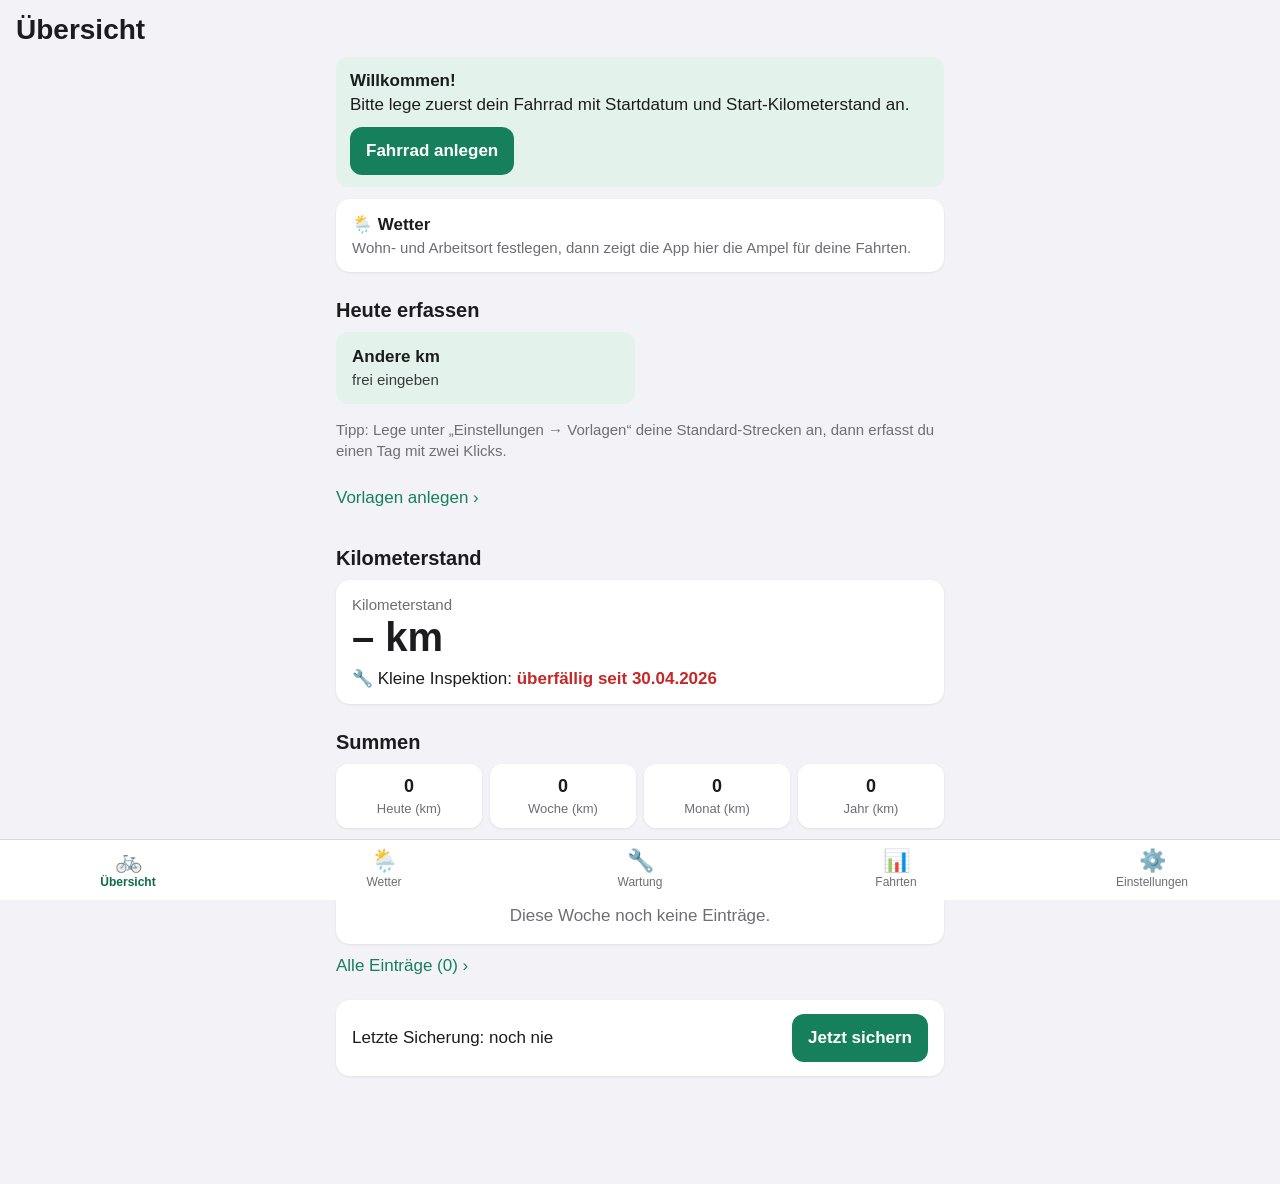
==== commit 150a6c99: "Release 5b, IA Schritt 1: neue Aufteilung der Reiter Übersicht: Wetter-Kachel direkt unter den Hinwe" ====
--- a/index.html
+++ b/index.html
@@ -17,375 +17,7 @@
 <link rel="apple-touch-icon" href="[data-uri]">
 <link rel="icon" type="image/png" href="[data-uri]">
 
-<style>
-/* =====================================================================
-   AUSSEHEN (CSS)
-   Farben stehen als Variablen oben. Für den Dunkelmodus werden nur die
-   Variablen ausgetauscht – das Betriebssystem entscheidet, welcher gilt.
-   ===================================================================== */
-:root {
-  --bg: #f2f2f7;
-  --karte: #ffffff;
-  --text: #1c1c1e;
-  --text2: #6e6e73;
-  --linie: #d8d8dd;
-  --akzent: #16805c;
-  --akzent-text: #ffffff;
-  --akzent-hell: #e3f3ec;
-  --rot: #c62828;
-  --rot-hell: #fdecea;
-  --orange: #b25e00;
-  --orange-hell: #fff3e0;
-  --feld: #ffffff;
-  --schatten: 0 1px 3px rgba(0,0,0,.08);
-  /* Diagramm: laufendes Jahr hervorgehoben, Vorjahr zurückgenommen (geprüft auf Farbsehschwächen) */
-  --diagramm-jahr: #16805c;
-  --diagramm-vorjahr: #8e8e93;
-  /* Aktiver Reiter: dunkleres Grün, Kontrast mind. 4,5:1 auf Weiß */
-  --reiter-aktiv: #0f6b4c;
-  /* Ampel der Fahrten (immer mit Farbwort daneben) und Stufen der amtlichen Warnungen */
-  --ampel-gruen: #1e9e6a;
-  --ampel-gelb: #e5b000;
-  --ampel-rot: #d32f2f;
-  --warnstufe-1: #e5c100;
-  --warnstufe-2: #f08c00;
-  --warnstufe-3: #d32f2f;
-  --warnstufe-4: #8e24aa;
-}
-@media (prefers-color-scheme: dark) {
-  :root {
-    --bg: #000000;
-    --karte: #1c1c1e;
-    --text: #f2f2f7;
-    --text2: #a1a1a6;
-    --linie: #3a3a3c;
-    --akzent: #34c38f;
-    --akzent-text: #04261a;
-    --akzent-hell: #12352a;
-    --rot: #ff6b6b;
-    --rot-hell: #3b1414;
-    --orange: #ffb547;
-    --orange-hell: #3a2a0f;
-    --feld: #2c2c2e;
-    --schatten: none;
-    --diagramm-jahr: #34c38f;
-    --diagramm-vorjahr: #6e6e73;
-    --reiter-aktiv: #34c38f;
-    --ampel-gruen: #34c38f;
-    --ampel-gelb: #ffd60a;
-    --ampel-rot: #ff5c5c;
-    --warnstufe-1: #ffd60a;
-    --warnstufe-2: #ff9f0a;
-    --warnstufe-3: #ff5c5c;
-    --warnstufe-4: #c77dff;
-  }
-}
-
-* { box-sizing: border-box; }
-html { -webkit-text-size-adjust: 100%; }
-body {
-  margin: 0;
-  background: var(--bg);
-  color: var(--text);
-  font: 17px/1.4 -apple-system, BlinkMacSystemFont, "Segoe UI", Roboto, sans-serif;
-  -webkit-tap-highlight-color: transparent;
-}
-
-header {
-  position: sticky; top: 0; z-index: 5;
-  background: var(--bg);
-  padding: calc(env(safe-area-inset-top) + 10px) 16px 8px;
-}
-header h1 { margin: 0; font-size: 28px; }
-
-main {
-  padding: 0 16px calc(env(safe-area-inset-bottom) + 96px);
-  max-width: 640px; margin: 0 auto;
-}
-
-h2 { font-size: 20px; margin: 24px 0 8px; }
-h3 { font-size: 17px; margin: 0 0 4px; }
-
-.karte {
-  background: var(--karte);
-  border-radius: 14px;
-  padding: 14px 16px;
-  margin-bottom: 12px;
-  box-shadow: var(--schatten);
-}
-.klein { font-size: 15px; color: var(--text2); }
-.zentriert { text-align: center; }
-
-/* Große Kilometerstand-Anzeige */
-.stand-zahl { font-size: 40px; font-weight: 700; line-height: 1.1; font-variant-numeric: tabular-nums; }
-
-/* Hinweise / Warnungen */
-.hinweis { border-radius: 12px; padding: 12px 14px; margin-bottom: 12px; }
-.hinweis.warn { background: var(--orange-hell); color: var(--orange); }
-.hinweis.fehler { background: var(--rot-hell); color: var(--rot); }
-.hinweis.info { background: var(--akzent-hell); color: var(--text); }
-.hinweis button { margin-top: 10px; }
-.hinweis button:not(.primaer) { background: var(--karte); }
-
-.status-rot { color: var(--rot); font-weight: 600; }
-.status-orange { color: var(--orange); font-weight: 600; }
-.status-gruen { color: var(--akzent); font-weight: 600; }
-
-/* Schaltflächen */
-button, .knopf {
-  font: inherit;
-  min-height: 48px;
-  padding: 10px 16px;
-  border-radius: 12px;
-  border: none;
-  background: var(--akzent-hell);
-  color: var(--text);
-  font-weight: 600;
-  cursor: pointer;
-  touch-action: manipulation;
-}
-button.primaer { background: var(--akzent); color: var(--akzent-text); }
-button.gefahr { background: var(--rot-hell); color: var(--rot); }
-button.leise { background: transparent; color: var(--akzent); }
-button.voll { width: 100%; }
-button:active { opacity: .7; }
-button:disabled { opacity: .4; }
-.knopfreihe { display: flex; gap: 8px; flex-wrap: wrap; margin-top: 12px; }
-.knopfreihe > button, .knopfreihe > .knopf { flex: 1 1 auto; }
-/* Link, der wie eine Schaltfläche aussieht ("In Karten zeigen") */
-a.knopf { display: flex; align-items: center; justify-content: center; box-sizing: border-box; text-decoration: none; text-align: center; }
-a.knopf.voll { width: 100%; }
-a.knopf:active { opacity: .7; }
-a.knopf[aria-disabled="true"] { opacity: .4; pointer-events: none; }
-
-/* Vorlagen-Schnellerfassung */
-.schnell { display: grid; grid-template-columns: 1fr 1fr; gap: 10px; }
-.schnell button { min-height: 72px; text-align: left; display: flex; flex-direction: column; justify-content: center; }
-.schnell .km { font-weight: 400; font-size: 15px; opacity: .85; }
-
-/* Summen-Kacheln */
-.summen { display: grid; grid-template-columns: repeat(4, 1fr); gap: 8px; }
-.summe { background: var(--karte); border-radius: 12px; padding: 10px 6px; text-align: center; box-shadow: var(--schatten); }
-.summe .wert { font-weight: 700; font-size: 18px; font-variant-numeric: tabular-nums; }
-.summe .titel { font-size: 13px; color: var(--text2); }
-
-/* Listen */
-.liste { background: var(--karte); border-radius: 14px; overflow: hidden; box-shadow: var(--schatten); }
-.zeile { display: flex; align-items: center; gap: 8px; border-bottom: 1px solid var(--linie); }
-.zeile:last-child { border-bottom: none; }
-.zeile .inhalt {
-  flex: 1; min-width: 0;
-  background: none; border-radius: 0; text-align: left; font-weight: 400;
-  padding: 10px 0 10px 16px; display: flex; gap: 10px; align-items: center;
-}
-.zeile .inhalt .text { flex: 1; min-width: 0; }
-.zeile .inhalt .text > div { overflow: hidden; text-overflow: ellipsis; white-space: nowrap; }
-.zeile .inhalt .text > div.umbrechen { white-space: normal; }
-.zeile .zahl { font-weight: 700; font-variant-numeric: tabular-nums; white-space: nowrap; }
-.zeile .symbol { background: none; min-width: 48px; padding: 0; color: var(--text2); font-size: 20px; }
-.zeile .pfeile { display: flex; }
-.leer { padding: 16px; color: var(--text2); text-align: center; }
-
-.zeile.gruppe .inhalt .titel { font-weight: 600; }
-/* Aufklapp-Pfeil: › zu, ⌄ (gedreht) offen; in der Textfarbe für guten Kontrast */
-.chevron {
-  width: 22px; height: 22px; flex: none;
-  fill: none; stroke: currentColor; stroke-width: 2.75; stroke-linecap: round; stroke-linejoin: round;
-  color: var(--text); transition: transform .15s ease;
-}
-[aria-expanded="true"] > .chevron { transform: rotate(90deg); }
-
-/* Fortschritt zum Jahresziel; der Strich markiert das zeitanteilige Soll */
-.balken { position: relative; height: 12px; border-radius: 99px; background: var(--linie); margin: 8px 0; overflow: hidden; }
-.balken-ist { height: 100%; border-radius: 99px; background: var(--akzent); }
-.balken-soll { position: absolute; top: 0; bottom: 0; width: 3px; margin-left: -1px; background: var(--text); }
-
-/* Einträge mit 0 km ("keine Fahrt") dezent */
-.zeile.keine-fahrt .inhalt { color: var(--text2); }
-.zeile.keine-fahrt .zahl { font-weight: 400; }
-
-/* Fahrtage ohne Eintrag (Startseite) */
-.luecke { display: flex; align-items: center; gap: 8px; margin-top: 8px; }
-.luecke span { flex: 1; font-weight: 600; }
-.hinweis .luecke button { margin-top: 0; min-height: 44px; padding: 8px 12px; }
-
-/* Auswahl der Fahrtage (Einstellungen) */
-.fahrtage { display: grid; grid-template-columns: repeat(7, 1fr); gap: 4px; }
-label.fahrtag { margin: 0; display: flex; flex-direction: column; align-items: center; gap: 6px; color: var(--text); font-size: 15px; }
-.fahrtag input { width: 26px; height: 26px; min-height: 26px; margin: 0; -webkit-appearance: checkbox; appearance: auto; }
-
-/* Statistik: Diagramm, Legende, Tabellen */
-.legende { display: flex; gap: 16px; font-size: 15px; color: var(--text2); margin-bottom: 6px; }
-.legende span { display: inline-flex; align-items: center; gap: 6px; }
-.farbe { display: inline-block; width: 12px; height: 12px; border-radius: 3px; }
-.farbe.jahr, .diagramm .jahr { background: var(--diagramm-jahr); fill: var(--diagramm-jahr); }
-.farbe.vorjahr, .diagramm .vorjahr { background: var(--diagramm-vorjahr); fill: var(--diagramm-vorjahr); }
-.diagramm { display: block; width: 100%; height: auto; }
-.diagramm .gitter { stroke: var(--linie); stroke-width: 1; }
-.diagramm text { fill: var(--text2); font-size: 11px; font-variant-numeric: tabular-nums; }
-.diagramm .gewaehlt { fill: var(--akzent-hell); }
-.diagramm .treffer { fill: transparent; cursor: pointer; }
-.monatswert { min-height: 44px; margin-top: 6px; }
-.tabelle { width: 100%; border-collapse: collapse; font-size: 15px; font-variant-numeric: tabular-nums; }
-.tabelle th { font-weight: 600; color: var(--text2); font-size: 13px; text-align: right; padding: 4px 3px; vertical-align: bottom; }
-.tabelle td { text-align: right; padding: 7px 3px; border-top: 1px solid var(--linie); }
-.tabelle th:first-child, .tabelle td:first-child { text-align: left; }
-.tabelle tr.summe-zeile td { font-weight: 700; }
-.aufklappen { background: none; border-radius: 0; width: 100%; padding: 10px 0 0; display: flex; gap: 8px; align-items: center; font-weight: 600; }
-
-/* Wetter: Ampel, Kachel, Zeitleiste der Abfahrt, Warnungen */
-.ampel { display: inline-block; width: 14px; height: 14px; border-radius: 50%; vertical-align: -2px; margin-right: 5px; flex: none; }
-.ampel.gruen, .slot.gruen { background: var(--ampel-gruen); }
-.ampel.gelb, .slot.gelb { background: var(--ampel-gelb); }
-.ampel.rot, .slot.rot { background: var(--ampel-rot); }
-.ampelzeile { margin: 4px 0 2px; }
-/* Wind je Teilstrecke unter der Zeile 🧭, eingerückt: Name klein, darunter weiter eingerückt der Wind */
-.wind-teile { padding-left: 1.6em; }
-.wind-teil { margin-top: 2px; }
-.wind-teil .wind-text { padding-left: 1em; }
-/* Nicht aktuelle oder vergangene Daten zurückgenommen */
-.veraltet .ampel, .veraltet .slot { opacity: .45; }
-.veraltet > :not(h3) { color: var(--text2); }
-.wetter-kachel { display: block; width: 100%; text-align: left; font-weight: 400; color: var(--text); }
-.wetter-kachel:not(.primaer) { background: var(--karte); }
-.kachel-ampeln { display: flex; gap: 18px; margin: 4px 0 2px; font-weight: 600; }
-.zeitleiste { display: flex; gap: 2px; margin-top: 10px; }
-.zeitleiste .slot { flex: 1; height: 16px; border-radius: 3px; }
-.slot.leer { background: var(--linie); }
-.slot.beste { box-shadow: inset 0 0 0 2px var(--text); }
-.zeitachse { display: flex; justify-content: space-between; font-size: 12px; color: var(--text2); font-variant-numeric: tabular-nums; margin-bottom: 4px; }
-.warnung { border-left: 4px solid var(--warnstufe-1); padding: 4px 0 4px 10px; margin: 10px 0; }
-.warnung.stufe-2 { border-color: var(--warnstufe-2); }
-.warnung.stufe-3 { border-color: var(--warnstufe-3); }
-.warnung.stufe-4 { border-color: var(--warnstufe-4); }
-/* Rückmeldung zur Kleidung, gespeichertes Wetter im Eintrag, Regeln in den Einstellungen, Ampelverteilung */
-.rueckmeldung { display: flex; gap: 6px; margin: 6px 0 4px; }
-.rueckmeldung button { flex: 1; min-height: 44px; padding: 6px 4px; }
-.eintrag-wetter { border-top: 1px solid var(--linie); padding: 8px 0; }
-/* Kleidung je Körperbereich im Reiter Wetter */
-.bereiche { display: grid; grid-template-columns: auto 1fr; gap: 2px 10px; margin: 2px 0 6px; }
-.bereiche dt { color: var(--text2); font-size: 15px; }
-.bereiche dd { margin: 0; }
-/* Umschalter "Wohnort / Aktueller Standort" (Wetter außerhalb der Fahrten) */
-.umschalter { display: flex; margin-top: 10px; border: 1px solid var(--linie); border-radius: 12px; overflow: hidden; }
-.umschalter button { flex: 1 1 0; min-height: 44px; border-radius: 0; background: transparent; color: var(--text); font-weight: 500; font-size: 15px; padding: 8px 6px; }
-.umschalter button + button { border-left: 1px solid var(--linie); }
-.umschalter button.aktiv { background: var(--akzent); color: var(--akzent-text); font-weight: 600; }
-input.kurzfeld { max-width: 140px; }
-.verteilung-zeile { display: flex; align-items: center; gap: 8px; margin: 6px 0; flex-wrap: wrap; }
-.verteilung-titel { width: 52px; font-size: 15px; }
-.verteilung { flex: 1 1 120px; display: flex; gap: 2px; height: 12px; border-radius: 6px; overflow: hidden; }
-.verteilung .gruen { background: var(--ampel-gruen); }
-.verteilung .gelb { background: var(--ampel-gelb); }
-.verteilung .rot { background: var(--ampel-rot); }
-.suchzeile { display: flex; gap: 8px; }
-.suchzeile input { flex: 1; min-width: 0; }
-.suchzeile button { flex: none; }
-
-/* Detailansicht (nur lesen) */
-.details { margin: 0; }
-.details dt { font-size: 15px; color: var(--text2); margin-top: 12px; }
-.details dd { margin: 2px 0 0; overflow-wrap: anywhere; }
-.umbrueche { white-space: pre-wrap; }
-
-/* Werkstatt: Positionen und Vorschläge eines Auftrags, Mängel mit Knöpfen */
-.positionen { margin-top: 10px; padding-top: 8px; border-top: 1px solid var(--linie); }
-.position { margin: 6px 0; overflow-wrap: anywhere; }
-.position-zeile { border-bottom: 1px solid var(--linie); padding: 4px 0 10px; }
-.position-zeile .knopfreihe { margin-top: 4px; }
-.position-zeile .knopfreihe button, .zeile.mit-knoepfen .knopfreihe button { min-height: 40px; padding: 6px 10px; font-size: 15px; }
-.vorschlag { margin-top: 10px; padding: 10px 12px; border-radius: 10px; background: var(--akzent-hell); overflow-wrap: anywhere; }
-.vorschlag button { display: block; margin-top: 8px; min-height: 40px; padding: 6px 12px; background: var(--karte); }
-.zeile.mit-knoepfen { flex-direction: column; align-items: stretch; gap: 0; }
-.zeile.mit-knoepfen .knopfreihe { margin: 0 12px 10px; }
-/* Mängel und Positionen zum Abhaken im Formular „Erledigt eintragen“ */
-.haken { display: flex; gap: 10px; align-items: flex-start; margin: 8px 0; color: var(--text); font-size: 17px; }
-.haken-zeile { display: flex; gap: 4px; align-items: flex-start; }
-.haken-zeile .haken { flex: 1; min-width: 0; }
-.haken-zeile .entfernen { flex: none; min-height: 40px; min-width: 40px; padding: 0; font-size: 22px; line-height: 1; }
-.suchzeile select { flex: 1; min-width: 0; }
-.haken input { width: 24px; min-height: 24px; height: 24px; margin: 0; flex: none; -webkit-appearance: checkbox; appearance: auto; }
-
-.abzeichen {
-  display: inline-block; font-size: 12px; font-weight: 700;
-  padding: 2px 8px; border-radius: 99px;
-  background: var(--orange-hell); color: var(--orange);
-  vertical-align: middle; margin-left: 4px;
-}
-
-/* Formulare */
-label { display: block; font-size: 15px; color: var(--text2); margin: 14px 0 4px; }
-input, select, textarea {
-  font: inherit; font-size: 17px; /* ≥16px verhindert das automatische Zoomen auf dem iPhone */
-  width: 100%;
-  min-height: 48px;
-  padding: 10px 12px;
-  border: 1px solid var(--linie);
-  border-radius: 10px;
-  background: var(--feld);
-  color: var(--text);
-  -webkit-appearance: none; appearance: none;
-}
-input[type="date"], input[type="time"] { display: block; }
-input:disabled { opacity: .45; }
-input::-webkit-date-and-time-value { text-align: left; }
-select {
-  background-image: linear-gradient(45deg, transparent 50%, var(--text2) 50%), linear-gradient(135deg, var(--text2) 50%, transparent 50%);
-  background-position: calc(100% - 20px) 50%, calc(100% - 14px) 50%;
-  background-size: 6px 6px; background-repeat: no-repeat;
-  padding-right: 36px;
-}
-textarea { min-height: 80px; resize: vertical; }
-.feldhinweis { font-size: 14px; color: var(--text2); margin-top: 4px; }
-.feldhinweis.warn { color: var(--orange); }
-
-/* Fenster (Dialoge) */
-dialog {
-  border: none; padding: 0;
-  width: calc(100% - 16px); max-width: 560px;
-  max-height: calc(100% - env(safe-area-inset-top) - 24px);
-  margin: calc(env(safe-area-inset-top) + 12px) auto auto;
-  border-radius: 16px;
-  background: var(--karte); color: var(--text);
-  overflow: auto;
-}
-dialog::backdrop { background: rgba(0,0,0,.45); }
-dialog .fensterinhalt { padding: 18px 16px 16px; }
-dialog h2 { margin-top: 0; }
-
-/* Untere Navigationsleiste */
-nav {
-  position: fixed; left: 0; right: 0; bottom: 0; z-index: 10;
-  display: flex;
-  background: var(--karte);
-  border-top: 1px solid var(--linie);
-  padding-bottom: env(safe-area-inset-bottom);
-}
-/* Reiter: aktiv grün und fett, sonst grau; in keinem Zustand eine Hintergrundfläche */
-nav button, nav button:active, nav button:focus {
-  flex: 1; background: transparent; border-radius: 0;
-  min-height: 60px; padding: 6px 2px;
-  display: flex; flex-direction: column; align-items: center; justify-content: center; gap: 2px;
-  font-size: 12px; font-weight: 500; color: var(--text2);
-}
-nav button:focus:not(:focus-visible) { outline: none; }
-nav button .ico { font-size: 22px; line-height: 1; }
-nav button.aktiv { color: var(--reiter-aktiv); font-weight: 700; }
-
-/* Kurze Bestätigung unten ("Gespeichert"), nach dem Löschen mit "Rückgängig" */
-#toast {
-  position: fixed; left: 50%; transform: translateX(-50%);
-  bottom: calc(env(safe-area-inset-bottom) + 76px);
-  width: max-content; max-width: calc(100% - 32px);
-  display: flex; align-items: center; gap: 12px;
-  background: var(--text); color: var(--bg);
-  padding: 10px 18px; border-radius: 24px; font-weight: 600;
-  opacity: 0; transition: opacity .2s; pointer-events: none; z-index: 20;
-}
-#toast.sichtbar { opacity: .95; }
-#toast.sichtbar.mit-knopf { opacity: 1; pointer-events: auto; padding-right: 8px; }
-#toast button { min-height: 40px; padding: 6px 14px; flex: none; background: var(--bg); color: var(--text); }
-</style>
+<link rel="stylesheet" href="css/app.css">
 </head>
 <body>
 
@@ -396,7 +28,7 @@
   <button type="button" data-action="tab" data-tab="uebersicht"><span class="ico">🚲</span>Übersicht</button>
   <button type="button" data-action="tab" data-tab="wetter"><span class="ico">🌦️</span>Wetter</button>
   <button type="button" data-action="tab" data-tab="wartung"><span class="ico">🔧</span>Wartung</button>
-  <button type="button" data-action="tab" data-tab="statistik"><span class="ico">📊</span>Statistik</button>
+  <button type="button" data-action="tab" data-tab="fahrten"><span class="ico">📊</span>Fahrten</button>
   <button type="button" data-action="tab" data-tab="einstellungen"><span class="ico">⚙️</span>Einstellungen</button>
 </nav>
 
@@ -406,5882 +38,20 @@
 <input type="file" id="importdatei" accept="application/json,.json" hidden>
 <input type="file" id="pruefdatei" accept="application/json,.json" hidden>
 
-<script>
-"use strict";
-
-/* =====================================================================
-   1. GRUNDEINSTELLUNGEN
-   ===================================================================== */
-
-// Testmodus (Aufruf mit "?test", nur für tests/test.html): eigene
-// Speicherplätze, damit die Tests die echten Daten nie berühren.
-const TESTMODUS = new URLSearchParams(location.search).has("test");
-// Unter diesem Namen liegen alle Daten im localStorage des Browsers.
-const SPEICHER_SCHLUESSEL = TESTMODUS ? "radkm-test-daten" : "radkm-daten";
-// Datum des letzten Exports (separat, damit ein Import es nicht verändert).
-const EXPORT_SCHLUESSEL = TESTMODUS ? "radkm-test-letzter-export" : "radkm-letzter-export";
-// Zuletzt geladene Wetterdaten (Zwischenspeicher, kein Teil der Daten und der Sicherung)
-const WETTER_SCHLUESSEL = TESTMODUS ? "radkm-test-wetter" : "radkm-wetter";
-// Version der App (wird in den Einstellungen und in der Sicherung angezeigt)
-const APP_VERSION = "5a.1";
-// Aktuelle Version des Datenmodells. Bei Änderungen am Aufbau erhöhen
-// und unten in MIGRATIONEN eine Umwandlung ergänzen.
-const DATEN_VERSION = 8;
-const EXPORT_ERINNERUNG_TAGE = 30;
-// Prognosen erst, wenn seit dem Startdatum so viele Tage vergangen sind
-const PROGNOSE_MIN_TAGE = 7;
-// So lange (ms) wird nach dem Löschen "Rückgängig" angeboten
-const RUECKGAENGIG_MS = 12000;
-// Übliche Fahrtage bei einer Neuinstallation: 1 = Montag … 7 = Sonntag
-const STANDARD_FAHRTAGE = [1, 2, 5];
-// Standard-Zuordnung einer Aufgabe: der nächste offene Auftrag einer Inspektion
-const NAECHSTE_INSPEKTION = "naechste-inspektion";
-// Merkt sich, dass die Wartungsarten nach der Umwandlung auf Version 8 noch
-// geprüft werden sollen (kein Teil der Daten und der Sicherung)
-const PRUEF_SCHLUESSEL = TESTMODUS ? "radkm-test-wartungsarten-pruefen" : "radkm-wartungsarten-pruefen";
-// Ab dieser Uhrzeit weist die Übersicht schon am selben Tag auf einen fehlenden Eintrag hin
-// (Schalter "Hinweis schon am selben Tag", Standard an)
-const STANDARD_HINWEIS_HEUTE_AB = "18:00";
-// Wetter außerhalb der Fahrten: am Wohnort oder am aktuellen Standort
-const ORT_AUSSERHALB = ["wohnort", "standort"];
-// Körperbereiche der Kleidung: [Schlüssel in den Daten, Bezeichnung]
-const BEREICHE = [["kopf", "Kopf"], ["hals", "Hals"], ["haende", "Hände"], ["oberkoerper", "Oberkörper"], ["beine", "Beine"], ["fuesse", "Füße"]];
-const BEREICH_SCHLUESSEL = BEREICHE.map(b => b[0]);
-const BEREICH_NAME = Object.fromEntries(BEREICHE);
-// Bei Regen gilt in diesen Bereichen das Zwiebelprinzip (eine Schicht weniger unter dem Regenzeug)
-const ZWIEBEL_BEREICHE = ["oberkoerper", "beine", "fuesse"];
-// Höchstens so viele Wegpunkte zwischen Wohn- und Arbeitsort
-const MAX_WEGPUNKTE = 3;
-
-/* =====================================================================
-   2. HILFSFUNKTIONEN: Datum, Zahlen, Text
-   Datumswerte werden intern immer als Text "JJJJ-MM-TT" gespeichert.
-   ===================================================================== */
-
-function zweistellig(n) { return String(n).padStart(2, "0"); }
-
-function isoAusDate(d) {
-  return d.getFullYear() + "-" + zweistellig(d.getMonth() + 1) + "-" + zweistellig(d.getDate());
-}
-function heute() { return isoAusDate(new Date()); }
-
-// "JJJJ-MM-TT" → Date (lokal, 12 Uhr mittags, um Sommerzeit-Probleme zu vermeiden)
-function dateAusIso(iso) {
-  const [j, m, t] = iso.split("-").map(Number);
-  return new Date(j, m - 1, t, 12);
-}
-function istGueltigesDatum(iso) {
-  if (typeof iso !== "string" || !/^\d{4}-\d{2}-\d{2}$/.test(iso)) return false;
-  return isoAusDate(dateAusIso(iso)) === iso;
-}
-// "2026-10-10" → "10.10.2026"
-function datumText(iso) {
-  if (!iso) return "–";
-  const [j, m, t] = iso.split("-");
-  return t + "." + m + "." + j;
-}
-const WOCHENTAGE = ["So", "Mo", "Di", "Mi", "Do", "Fr", "Sa"];
-function wochentag(iso) { return WOCHENTAGE[dateAusIso(iso).getDay()]; }
-// Wochentag nach ISO 8601: 1 = Montag … 7 = Sonntag (wie in den Einstellungen "fahrtage")
-function isoWochentag(iso) { return (dateAusIso(iso).getDay() + 6) % 7 + 1; }
-
-function plusTage(iso, tage) {
-  const d = dateAusIso(iso);
-  d.setDate(d.getDate() + tage);
-  return isoAusDate(d);
-}
-// Montag der Woche, in der das Datum liegt
-function montagDerWoche(iso) {
-  const tag = dateAusIso(iso).getDay(); // 0 = Sonntag
-  return plusTage(iso, -((tag + 6) % 7));
-}
-// Monate addieren; 31.01. + 1 Monat → 28./29.02.
-function plusMonate(iso, monate) {
-  const [j, m, t] = iso.split("-").map(Number);
-  const ziel = new Date(j, m - 1 + monate, 1, 12);
-  const letzterTag = new Date(ziel.getFullYear(), ziel.getMonth() + 1, 0).getDate();
-  ziel.setDate(Math.min(t, letzterTag));
-  return isoAusDate(ziel);
-}
-// "2026-10-10" → "10.10."
-function kurzDatum(iso) { return datumText(iso).slice(0, 6); }
-const MONATE = ["Januar", "Februar", "März", "April", "Mai", "Juni", "Juli", "August", "September", "Oktober", "November", "Dezember"];
-// Erster bzw. letzter Tag eines Monats (monat = 1 … 12)
-function monatsanfang(jahr, monat) { return jahr + "-" + zweistellig(monat) + "-01"; }
-function monatsende(jahr, monat) {
-  return jahr + "-" + zweistellig(monat) + "-" + zweistellig(new Date(jahr, monat, 0).getDate());
-}
-// Kalenderwoche nach ISO 8601: Die Woche gehört zu dem Jahr, in dem ihr Donnerstag liegt.
-function kalenderwoche(iso) {
-  const donnerstag = plusTage(montagDerWoche(iso), 3);
-  return Math.floor(tageZwischen(donnerstag.slice(0, 4) + "-01-01", donnerstag) / 7) + 1;
-}
-
-// Anzahl Tage von a nach b (positiv, wenn b später ist)
-function tageZwischen(a, b) {
-  const [j1, m1, t1] = a.split("-").map(Number);
-  const [j2, m2, t2] = b.split("-").map(Number);
-  return Math.round((Date.UTC(j2, m2 - 1, t2) - Date.UTC(j1, m1 - 1, t1)) / 86400000);
-}
-function tageText(n) { return n === 1 ? "1 Tag" : n + " Tagen"; }
-
-// Kilometer runden (2 Nachkommastellen), um Rechenungenauigkeiten zu vermeiden
-function runden(n) { return Math.round(n * 100) / 100; }
-// Prognosen: auf 10 km gerundet und immer mit "ca."
-function rund10(n) { return Math.round(n / 10) * 10; }
-function caKm(n) { return "ca. " + kmText(rund10(n)) + " km"; }
-// "2027-05-14" → "Mai 2027"
-function monatJahrText(iso) { return MONATE[Number(iso.slice(5, 7)) - 1] + " " + iso.slice(0, 4); }
-
-const zahlFormat = new Intl.NumberFormat("de-DE", { maximumFractionDigits: 2 });
-// 1234.5 → "1.234,5"
-function kmText(n) { return n === null || n === undefined ? "–" : zahlFormat.format(runden(n)); }
-// 12.5 → "12,5" (für Eingabefelder, ohne Tausenderpunkt)
-function kmFeld(n) { return n === null || n === undefined ? "" : String(runden(n)).replace(".", ","); }
-// Eingabe → Zahl. Erlaubt "12,5" und "12.5"; "1.234,5" wird zu 1234.5.
-// Gibt null zurück, wenn die Eingabe keine gültige Zahl ≥ 0 ist.
-function kmLesen(text) {
-  let s = String(text).trim().replace(/\s/g, "");
-  if (s === "") return null;
-  if (s.includes(",")) s = s.replace(/\./g, "").replace(",", ".");
-  if (!/^\d+(\.\d+)?$/.test(s)) return null;
-  return runden(Number(s));
-}
-
-// Koordinaten der Orte und Wegpunkte werden mit 4 Nachkommastellen (ca. 10 m)
-// gespeichert; Teilstrecken (Länge, Richtung, Wind) rechnen damit.
-function koordinateSpeichern(x) { return Math.round(x * 10000) / 10000; }
-// An die Wetterdienste (Vorhersage, Rückblick, Warnungen) gehen sie nur auf 3
-// Nachkommastellen gerundet (ca. 100 m).
-function koordinateSenden(x) { return Math.round(x * 1000) / 1000; }
-// Uhrzeit im Format "HH:MM"
-function istUhrzeit(t) { return typeof t === "string" && /^([01]\d|2[0-3]):[0-5]\d$/.test(t); }
-function minutenAus(t) { return Number(t.slice(0, 2)) * 60 + Number(t.slice(3, 5)); }
-function uhrzeitAus(minuten) {
-  const m = ((minuten % 1440) + 1440) % 1440;
-  return zweistellig(Math.floor(m / 60)) + ":" + zweistellig(m % 60);
-}
-
-// Zahl mit Komma oder Punkt, auch negativ ("-2,5" oder "−2,5"); null, wenn keine Zahl
-function zahlLesen(text) {
-  const s = String(text ?? "").trim().replace(/\s/g, "").replace("−", "-").replace(",", ".");
-  return /^-?\d+(\.\d+)?$/.test(s) ? Number(s) : null;
-}
-// 51.1 → "51,1" (für Eingabefelder, ohne Tausenderpunkt)
-function zahlFeld(n) { return n === null || n === undefined ? "" : String(n).replace(".", ","); }
-
-// Text sicher in HTML einsetzen (verhindert, dass z. B. "<" die Seite zerstört)
-function esc(text) {
-  return String(text ?? "").replace(/[&<>"']/g, z => ({ "&": "&amp;", "<": "&lt;", ">": "&gt;", '"': "&quot;", "'": "&#39;" }[z]));
-}
-function neueId() {
-  return Date.now().toString(36) + Math.random().toString(36).slice(2, 8);
-}
-
-/* =====================================================================
-   3. DATENMODELL: Laden, Prüfen, Umwandeln, Speichern
-   ===================================================================== */
-
-// Die Standard-Wartungsarten bei einer Neuinstallation (ab Version 8): Aufträge,
-// keine Aufgaben (die sind je Fahrrad zu verschieden).
-function standardWartungsarten() {
-  const auftrag = (id, name, intervallMonate, intervallKm, von, bis, einmalig = false) => ({
-    id, name, typ: "auftrag", intervallMonate, intervallKm, fensterVon: von, fensterBis: bis, gueltigAbJahr: null, einmalig, bauteil: null, zuordnung: null
-  });
-  return [
-    auftrag("erstinspektion", "Erstinspektion", 3, 300, null, null, true),
-    auftrag("kleine-inspektion", "Kleine Inspektion", null, null, 3, 4),
-    auftrag("grosse-inspektion", "Große Inspektion", 12, null, 10, 11),
-    auftrag("reparatur", "Reparatur", null, null, null, null),
-    auftrag("eigenleistung", "Eigenleistung", null, null, null, null)
-  ];
-}
-// Die Standard-Wartungsarten bis Version 7: mit jährlichem Zeitfenster
-// (mitFenster), ohne für die Umwandlung von Version-1-Daten.
-function wartungsartenVersion7(mitFenster = true) {
-  const art = (id, name, intervallMonate, von, bis) => ({
-    id, name, intervallMonate, intervallKm: null,
-    fensterVon: mitFenster ? von : null, fensterBis: mitFenster ? bis : null, gueltigAbJahr: null, einmalig: false
-  });
-  return [
-    art("grosse-inspektion", "Große Inspektion", 12, 10, 11),
-    art("kleine-inspektion", "Kleine Inspektion", null, 3, 4),
-    art("reparatur", "Reparatur", null, null, null)
-  ];
-}
-function standardEinstellungen() {
-  return { fahrtage: [...STANDARD_FAHRTAGE], jahresziele: [], hinweisHeuteAn: true, hinweisHeuteAb: STANDARD_HINWEIS_HEUTE_AB, wetter: standardWetter() };
-}
-// Grenzen der Ampel je Fahrt (Vorschlagswerte)
-function standardAmpel() {
-  return { rotBoeen: 60, rotStarkregen: 5, rotWarnstufe: 2, gelbRegenWahrscheinlichkeit: 50, gelbNiederschlag: 0.5,
-    gelbBoeen: 40, gelbTemperatur: 0, glaetteTemperatur: 1 };
-}
-// Kleidung je Körperbereich ("" = nichts), aus einem Objekt mit beliebigen Bereichen
-function bereicheAus(b = {}) {
-  return Object.fromEntries(BEREICH_SCHLUESSEL.map(k => [k, b[k] || ""]));
-}
-// Kleidung nach gefühlter Temperatur, von warm nach kalt, je Körperbereich. Eine
-// Stufe gilt ab ihrer Untergrenze "ab"; die letzte Stufe gilt darunter.
-// "haendeBeiRegen" ersetzt die Hände, sobald ein Regenzusatz greift. Der
-// Regenzusatz kommt ab der Regenwahrscheinlichkeit "ab" in seinen Bereichen dazu.
-// "rueckmeldung": Rückmeldung zur Kleidung nach der Fahrt anbieten.
-function standardKleidung() {
-  const b = (kopf, hals, haende, oberkoerper, beine, fuesse) => ({ kopf, hals, haende, oberkoerper, beine, fuesse });
-  const stufe = (id, ab, bereiche, haendeBeiRegen = null) => ({ id, ab, bereiche, haendeBeiRegen });
-  return {
-    stufen: [
-      stufe("stufe1", 20, b("", "", "", "T-Shirt", "kurze Hose", "Sneakersocken")),
-      stufe("stufe2", 15, b("", "", "", "T-Shirt, leichter Pullover", "Hose", "Sneakersocken")),
-      stufe("stufe3", 11, b("", "", "", "T-Shirt, warmer Pullover", "Hose", "Socken")),
-      stufe("stufe4", 7, b("leichte Mütze", "", "Unterziehhandschuhe", "2 T-Shirts, warmer Pullover", "Hose", "Socken"), "Übergangshandschuhe"),
-      stufe("stufe5", 3, b("mittlere Mütze", "Schal", "Übergangshandschuhe", "T-Shirt, leichter Pullover, warmer Pullover", "Hose", "Socken")),
-      stufe("stufe6", -1, b("warme Mütze", "Schal", "Unterziehhandschuhe, Übergangshandschuhe", "T-Shirt, leichter Pullover, Regenjacke als Windschutz", "Hose", "Socken")),
-      stufe("stufe7", -6, b("warme Mütze, leichte Mütze", "Schal, Tuch", "Winterhandschuhe", "2 T-Shirts, warmer Pullover, Regenjacke als Windschutz",
-        "Hose, Regenhose als Windschutz", "Socken, Gamaschen")),
-      stufe("stufe8", null, b("warme Mütze, mittlere Mütze", "Schal, Tuch", "Unterziehhandschuhe, Winterhandschuhe",
-        "2 T-Shirts, leichter Pullover, warmer Pullover, Regenjacke als Windschutz", "lange Unterhose, Hose, Regenhose als Windschutz", "2 Paar Socken, Gamaschen"))
-    ],
-    regen: [{ ab: 40, bereiche: b("", "", "", "Regenjacke", "", "") }, { ab: 60, bereiche: b("", "", "", "", "Regenhose", "Gamaschen") }],
-    rueckmeldung: true
-  };
-}
-// Die Standard-Kleidungsstufen aus Version 5 (Release 4b; für die Umwandlung auf Version 6)
-const KLEIDUNG_VERSION_5 = {
-  stufen: [
-    { id: "kurz", ab: 20, korrektur: 0, text: "kurz (T-Shirt, kurze Hose)" },
-    { id: "duenn", ab: 15, korrektur: 0, text: "lange Hose, Langarmshirt, dünne Jacke" },
-    { id: "jacke", ab: 11, korrektur: 0, text: "Jacke, lange Hose, leichter Pullover" },
-    { id: "kuehl", ab: 7, korrektur: 0, text: "Jacke, leichter Pullover, dünne Handschuhe, kleiner Schal" },
-    { id: "kalt", ab: 3, korrektur: 0, text: "Jacke, leichter und warmer Pullover, Mütze, kleiner Schal, warme Handschuhe" },
-    { id: "frost", ab: -2, korrektur: 0, text: "Thermojacke, warmer Pullover, Mütze, Schal, Winterhandschuhe" },
-    { id: "eis", ab: null, korrektur: 0, text: "Thermojacke, warmer Pullover, Mütze, Schal, Winterhandschuhe, Überschuhe, lange Unterhose" }
-  ],
-  regen: [{ ab: 40, text: "Regenjacke" }, { ab: 60, text: "Regenhose" }]
-};
-// Die Standard-Kleidungsstufen aus Version 4 (für die Umwandlung auf Version 5)
-const KLEIDUNG_VERSION_4 = {
-  stufen: [
-    { id: "kurz", ab: 18, korrektur: 0, text: "kurz" }, { id: "duenn", ab: 12, korrektur: 0, text: "lange dünne Kleidung" },
-    { id: "jacke", ab: 6, korrektur: 0, text: "Jacke, lange Hose" }, { id: "kalt", ab: 0, korrektur: 0, text: "Handschuhe, Stirnband, Thermojacke" },
-    { id: "frost", ab: null, korrektur: 0, text: "Winterhandschuhe, Mütze, Überschuhe" }
-  ],
-  regen: [{ ab: 40, text: "Regenjacke" }, { ab: 60, text: "Regenhose" }]
-};
-// Wetter: Orte, Wegpunkte (Wohnort → Arbeitsort) und je Teilstrecke, ob sie
-// für den Wind zählt, Ort für das Wetter außerhalb der Fahrten, Fahrzeiten
-// (Zeitraum, Schalter und Uhrzeit der üblichen Abfahrt, Dauer in Minuten), Ampel, Kleidung
-function standardWetter() {
-  const v4 = wetterVersion4();
-  return {
-    wohnort: null, arbeitsort: null, weitererOrt: null, wegpunkte: [], windTeilstrecken: [true], ortAusserhalb: "wohnort",
-    hinfahrt: fahrzeitMitSchalter(v4.hinfahrt, true), rueckfahrt: fahrzeitMitSchalter(v4.rueckfahrt, true), ampel: v4.ampel, kleidung: standardKleidung()
-  };
-}
-// Fahrzeit ab Version 7: { von, bis, abfahrtAn, abfahrt, dauer }; abfahrt ist immer eine Uhrzeit
-function fahrzeitMitSchalter(f, abfahrtAn, abfahrt = f.abfahrt) {
-  return { von: f.von, bis: f.bis, abfahrtAn, abfahrt, dauer: f.dauer };
-}
-// Übliche Abfahrt einer Fahrzeit oder null, wenn der Schalter aus ist
-function ueblicheAbfahrt(f) { return f.abfahrtAn ? f.abfahrt : null; }
-// Wetter-Einstellungen, wie die Umwandlung 3 → 4 sie anlegt (Aufbau von Version 4)
-function wetterVersion4() {
-  return {
-    wohnort: null, arbeitsort: null, weitererOrt: null,
-    hinfahrt: { von: "06:00", bis: "07:00", abfahrt: "06:00", dauer: 60 },
-    rueckfahrt: { von: "16:00", bis: "17:00", abfahrt: "16:00", dauer: 60 },
-    ampel: standardAmpel(),
-    kleidung: JSON.parse(JSON.stringify(KLEIDUNG_VERSION_4))
-  };
-}
-function leereDaten() {
-  return {
-    version: DATEN_VERSION,
-    fahrrad: null,
-    einstellungen: standardEinstellungen(),
-    vorlagen: [],
-    eintraege: [],
-    wartungsarten: standardWartungsarten(),
-    auftraege: [],
-    maengel: []
-  };
-}
-
-// Ergänzt in jedem Objekt einer Liste fehlende Felder; vorhandene bleiben unverändert
-function felderErgaenzen(liste, felder) {
-  return Array.isArray(liste)
-    ? liste.map(x => x && typeof x === "object" && !Array.isArray(x) ? Object.assign({}, felder, x) : x)
-    : liste;
-}
-
-// Umwandlungen für ältere Datenversionen. Jede Funktion hebt die Daten um
-// genau eine Version an und lässt alle vorhandenen Angaben unverändert.
-const MIGRATIONEN = {
-  // Version 1 → 2: Rahmennummer und Beschreibung beim Fahrrad, Zeitfenster
-  // bei den Wartungsarten (bleiben leer), neue Mängelliste.
-  1: alt => {
-    const d = Object.assign({}, alt, { version: 2 });
-    if (d.fahrrad && typeof d.fahrrad === "object") {
-      d.fahrrad = Object.assign({ rahmennummer: "", beschreibung: "" }, d.fahrrad);
-    }
-    // In Version 1 bedeutete eine fehlende Liste: die Standard-Wartungsarten (ohne Zeitfenster)
-    const arten = d.wartungsarten === undefined ? wartungsartenVersion7(false) : d.wartungsarten;
-    d.wartungsarten = Array.isArray(arten)
-      ? arten.map(a => a && typeof a === "object" ? Object.assign({ fensterVon: null, fensterBis: null, gueltigAbJahr: null }, a) : a)
-      : arten;
-    if (d.maengel === undefined) d.maengel = [];
-    return d;
-  },
-  // Version 2 → 3: Einstellungen (Fahrtage, Jahresziele), Merkmal "Arbeitsweg"
-  // bei Vorlagen und Einträgen, "einmalig" bei Wartungsarten – alle aus.
-  2: alt => {
-    const d = Object.assign({}, alt, { version: 3 });
-    if (d.einstellungen === undefined) d.einstellungen = { fahrtage: [...STANDARD_FAHRTAGE], jahresziele: [] };
-    d.vorlagen = felderErgaenzen(d.vorlagen, { arbeitsweg: false });
-    d.eintraege = felderErgaenzen(d.eintraege, { arbeitsweg: false });
-    d.wartungsarten = felderErgaenzen(d.wartungsarten, { einmalig: false });
-    return d;
-  },
-  // Version 3 → 4: Wetter in den Einstellungen (noch ohne Orte, Fahrzeiten,
-  // Ampel- und Kleidungsregeln mit Standardwerten), Wetter je Eintrag (leer).
-  // (Jede Umwandlung legt die Standardwerte ihrer Zielversion an, nicht die aktuellen.)
-  3: alt => {
-    const d = Object.assign({}, alt, { version: 4 });
-    const es = d.einstellungen;
-    if (es === undefined) d.einstellungen = { fahrtage: [...STANDARD_FAHRTAGE], jahresziele: [], wetter: wetterVersion4() };
-    else if (es && typeof es === "object" && !Array.isArray(es) && es.wetter === undefined) d.einstellungen = Object.assign({}, es, { wetter: wetterVersion4() });
-    d.eintraege = felderErgaenzen(d.eintraege, { wetter: null });
-    return d;
-  },
-  // Version 4 → 5: Uhrzeit für den Hinweis auf einen fehlenden Eintrag am selben
-  // Tag (18:00). Die Kleidungsstufen waren in Version 4 nicht änderbar; sind es
-  // noch genau die alten Standardwerte, kommen die neuen. Alles andere bleibt.
-  4: alt => {
-    const d = Object.assign({}, alt, { version: 5 });
-    if (istObjekt(d.einstellungen)) {
-      const es = Object.assign({}, d.einstellungen);
-      if (es.hinweisHeuteAb === undefined) es.hinweisHeuteAb = STANDARD_HINWEIS_HEUTE_AB;
-      if (istObjekt(es.wetter) && gleicherInhalt(es.wetter.kleidung, KLEIDUNG_VERSION_4)) es.wetter = Object.assign({}, es.wetter, { kleidung: JSON.parse(JSON.stringify(KLEIDUNG_VERSION_5)) });
-      d.einstellungen = es;
-    }
-    return d;
-  },
-  // Version 5 → 6: Kleidung nach Körperbereichen, Rückmeldung ohne Verschiebung
-  // der Grenzen, Wegpunkte. Bei jeder Fahrt mit Wetter wird festgehalten, was
-  // 4b empfohlen hat (Text der Stufe und Regenzusatz, im Feld Oberkörper).
-  5: alt => {
-    const d = Object.assign({}, alt, { version: 6 });
-    const es = istObjekt(d.einstellungen) ? d.einstellungen : null;
-    const w = es && istObjekt(es.wetter) ? es.wetter : null;
-    const k = w && istObjekt(w.kleidung) ? w.kleidung : null;
-    const stufen5 = k && Array.isArray(k.stufen) ? k.stufen : KLEIDUNG_VERSION_5.stufen;
-    const regen5 = k && Array.isArray(k.regen) ? k.regen : KLEIDUNG_VERSION_5.regen;
-    if (Array.isArray(d.eintraege)) d.eintraege = d.eintraege.map(e => istObjekt(e) && istObjekt(e.wetter)
-      ? Object.assign({}, e, { wetter: Object.assign({}, e.wetter, { hin: fahrtAusVersion5(e.wetter.hin, stufen5, regen5), rueck: fahrtAusVersion5(e.wetter.rueck, stufen5, regen5) }) })
-      : e);
-    if (w) {
-      const neu = Object.assign({}, w);
-      if (neu.wegpunkte === undefined) neu.wegpunkte = [];
-      if (neu.windTeilstrecken === undefined) neu.windTeilstrecken = [true];
-      if (k) neu.kleidung = kleidungAusVersion5(k);
-      d.einstellungen = Object.assign({}, es, { wetter: neu });
-    }
-    return d;
-  },
-  // Version 6 → 7: Schalter für den Hinweis am selben Tag und für die übliche
-  // Abfahrt (die Uhrzeitfelder lassen sich auf dem iPhone nicht leeren), Ort für
-  // das Wetter außerhalb der Fahrten (Wohnort). Eine Uhrzeit bedeutet "an", null
-  // "aus" mit einer Uhrzeit zum späteren Einschalten (18:00 bzw. Beginn der Fahrzeit).
-  6: alt => {
-    const d = Object.assign({}, alt, { version: 7 });
-    if (!istObjekt(d.einstellungen)) return d;
-    const es = Object.assign({}, d.einstellungen);
-    if (es.hinweisHeuteAn === undefined) {
-      if (es.hinweisHeuteAb === null) Object.assign(es, { hinweisHeuteAn: false, hinweisHeuteAb: STANDARD_HINWEIS_HEUTE_AB });
-      else es.hinweisHeuteAn = true;
-    }
-    if (istObjekt(es.wetter)) {
-      const w = Object.assign({}, es.wetter);
-      if (w.ortAusserhalb === undefined) w.ortAusserhalb = "wohnort";
-      ["hinfahrt", "rueckfahrt"].forEach(art => {
-        const f = w[art];
-        if (!istObjekt(f) || f.abfahrtAn !== undefined) return;
-        const aus = f.abfahrt === null || f.abfahrt === "";
-        w[art] = Object.assign({}, f, aus ? { abfahrtAn: false, abfahrt: f.von !== undefined ? f.von : wetterVersion4()[art].von } : { abfahrtAn: true });
-      });
-      es.wetter = w;
-    }
-    d.einstellungen = es;
-    return d;
-  },
-  // Version 7 → 8: Werkstatt. Wartungsarten werden Aufträge oder Aufgaben,
-  // Protokoll und Termine werden Aufträge mit Positionen (siehe wartungAusVersion7).
-  7: alt => {
-    const d = Object.assign({}, alt, { version: 8 }, wartungAusVersion7(alt));
-    delete d.wartungsprotokoll;
-    delete d.termine;
-    return d;
-  }
-};
-
-// Ist eine Wartungsart aus Version 7 ein Auftrag? Mit Zeitfenster, einmalig oder
-// mit „Inspektion“, „Reparatur“ bzw. „Eigenleistung“ im Namen; sonst eine Aufgabe.
-function istAuftragVersion7(a) {
-  return (a.fensterVon ?? null) !== null || a.einmalig === true || /inspektion|reparatur|eigenleistung/i.test(typeof a.name === "string" ? a.name : "");
-}
-// Hat eine Wartungsart eine Fälligkeit (Intervall, Zeitfenster oder einmalig)?
-function hatFaelligkeit(a) {
-  return (a.fensterVon ?? null) !== null || !!a.intervallMonate || !!a.intervallKm || a.einmalig === true;
-}
-
-// Umwandlung der Wartung aus Version 7. Alle Kennungen werden aus den alten
-// abgeleitet, damit eine umgewandelte Sicherung gleich bleibt.
-//   - Wartungsarten: Auftrag oder Aufgabe (istAuftragVersion7). Aufgaben bekommen
-//     kein Bauteil und die Standard-Zuordnung „nächste Inspektion“. Fehlen
-//     „Reparatur“ oder „Eigenleistung“ (Aufträge ohne Fälligkeit), kommen sie dazu.
-//   - Protokoll eines Auftrags → erledigter Auftrag (id des Protokolleintrags).
-//   - Protokoll einer Aufgabe → erledigte Position im erledigten Auftrag vom
-//     selben Datum, sonst in einer erledigten Reparatur dieses Datums. Damit die
-//     Fälligkeit gleich bleibt, nur bei gleichem Kilometerstand (beide berechnet
-//     oder beide gleich von Hand eingetragen); sonst eine eigene Reparatur. Eine
-//     abweichende Werkstatt steht in der Notiz der Position.
-//   - Mängel mit protokollId → erledigte Position im daraus entstandenen Auftrag.
-//   - Termin eines Auftrags → geplanter Auftrag. Termin einer Aufgabe → Position
-//     im geplanten Inspektions-Auftrag mit demselben Termin, sonst in einem neuen
-//     geplanten Auftrag der Inspektion, in deren Zeitfenster der Termin liegt,
-//     sonst in einer geplanten Reparatur mit diesem Termin.
-function wartungAusVersion7(alt) {
-  const fehler = msg => { throw new Error(msg); };
-  const liste = (v, name) => {
-    if (v === undefined) return [];
-    if (!Array.isArray(v)) fehler("„" + name + "“ muss eine Liste sein.");
-    return v.map((x, i) => istObjekt(x) ? x : fehler("„" + name + "“ Nr. " + (i + 1) + " ist kein Objekt."));
-  };
-  const arten7 = alt.wartungsarten === undefined ? wartungsartenVersion7(true) : alt.wartungsarten;
-  if (!Array.isArray(arten7)) return { wartungsarten: arten7, auftraege: [] }; // meldet die Prüfung
-  const protokoll = liste(alt.wartungsprotokoll, "wartungsprotokoll");
-  const termine = liste(alt.termine, "termine");
-  const maengel = alt.maengel === undefined ? [] : alt.maengel;
-
-  // Wartungsarten einordnen
-  const ids = new Set(arten7.filter(istObjekt).map(a => a.id));
-  const arten = arten7.map(a => {
-    if (!istObjekt(a)) return a;
-    return istAuftragVersion7(a)
-      ? Object.assign({}, a, { typ: "auftrag", bauteil: null, zuordnung: null })
-      : Object.assign({}, a, { typ: "aufgabe", bauteil: null, zuordnung: NAECHSTE_INSPEKTION });
-  });
-  const artVon = id => arten.find(a => istObjekt(a) && a.id === id) || null;
-  const ohneFaelligkeit = (muster) => arten.find(a => istObjekt(a) && a.typ === "auftrag" && muster.test(a.name || "") && !hatFaelligkeit(a));
-  const ergaenzen = (basis, name) => {
-    let id = basis, n = 2;
-    while (ids.has(id)) id = basis + "-" + n++;
-    ids.add(id);
-    const a = { id, name, typ: "auftrag", intervallMonate: null, intervallKm: null, fensterVon: null, fensterBis: null, gueltigAbJahr: null,
-      einmalig: false, bauteil: null, zuordnung: null };
-    arten.push(a);
-    return a;
-  };
-  const reparatur = ohneFaelligkeit(/reparatur/i) || ergaenzen("reparatur", "Reparatur");
-  if (!ohneFaelligkeit(/eigenleistung/i)) ergaenzen("eigenleistung", "Eigenleistung");
-  const istInspektion = a => istObjekt(a) && a.typ === "auftrag" && hatFaelligkeit(a);
-
-  // Mängel: fehlende Kennungen ergänzen, protokollId entfällt
-  const mangelListe = Array.isArray(maengel) ? maengel.map(m => istObjekt(m) && !(typeof m.id === "string" && m.id) ? Object.assign({}, m, { id: neueId() }) : m) : maengel;
-
-  // Protokoll prüfen (die übrigen Felder prüft die Prüfung der Aufträge)
-  const protIds = new Set();
-  const eintraege = protokoll.map((p, i) => {
-    const wo = "Wartungsprotokoll Nr. " + (i + 1);
-    if (!istGueltigesDatum(p.datum)) fehler(wo + ": Datum ist ungültig (Format JJJJ-MM-TT).");
-    if (!artVon(p.wartungsartId)) fehler(wo + " (" + datumText(p.datum) + "): unbekannte wartungsartId „" + p.wartungsartId + "“.");
-    const id = typeof p.id === "string" && p.id ? p.id : neueId();
-    if (protIds.has(id)) fehler(wo + ": id „" + id + "“ kommt doppelt vor.");
-    protIds.add(id);
-    const ks = p.kmStand ?? null;
-    const manuell = p.kmManuell === undefined ? ks !== null : p.kmManuell;
-    return Object.assign({}, p, { id, kmStand: ks, kmManuell: manuell, art: artVon(p.wartungsartId) });
-  });
-  if (Array.isArray(mangelListe)) mangelListe.forEach((m, i) => {
-    if (!istObjekt(m)) return;
-    const pid = m.protokollId ?? null;
-    if (pid !== null && !protIds.has(pid)) fehler("Mangel Nr. " + (i + 1) + (istGueltigesDatum(m.datum) ? " (" + datumText(m.datum) + ")" : "") + ": unbekannte protokollId „" + pid + "“.");
-  });
-
-  const auftraege = [];
-  const neuerAuftrag = (id, art, felder) => {
-    const a = Object.assign({ id, wartungsartId: art.id, status: "erledigt", termin: null, werkstatt: "", datum: null, kmStand: null, kmManuell: false,
-      notiz: "", positionen: [], ausgeschlossen: [] }, felder);
-    auftraege.push(a);
-    return a;
-  };
-  // Erledigte Mängel eines Protokolleintrags als Positionen
-  const maengelDazu = (auftrag, pid) => {
-    if (!Array.isArray(mangelListe)) return;
-    mangelListe.filter(m => istObjekt(m) && m.protokollId === pid && m.status === "erledigt")
-      .forEach(m => auftrag.positionen.push({ id: "pos-" + m.id, art: "mangel", mangelId: m.id, status: "erledigt", notiz: "" }));
-  };
-  // Aufträge zuerst, damit Aufgaben vom selben Datum dazukommen
-  const ausAuftraegen = [];
-  eintraege.filter(p => p.art.typ === "auftrag").forEach(p => {
-    const a = neuerAuftrag(p.id, p.art, { werkstatt: p.werkstatt, datum: p.datum, kmStand: p.kmStand, kmManuell: p.kmManuell, notiz: p.notiz });
-    ausAuftraegen.push(a);
-    maengelDazu(a, p.id);
-  });
-  const reparaturen = []; // erledigte Reparaturen aus Aufgaben
-  const gleicherKm = (a, p) => a.datum === p.datum && a.kmManuell === p.kmManuell && (!p.kmManuell || a.kmStand === p.kmStand);
-  eintraege.filter(p => p.art.typ === "aufgabe").forEach(p => {
-    let ziel = ausAuftraegen.find(a => gleicherKm(a, p)) || reparaturen.find(a => gleicherKm(a, p)) || null;
-    const zusatz = [];
-    if (!ziel) {
-      ziel = neuerAuftrag(p.id, reparatur, { werkstatt: p.werkstatt, datum: p.datum, kmStand: p.kmStand, kmManuell: p.kmManuell, notiz: "" });
-      reparaturen.push(ziel);
-    } else {
-      const w = typeof p.werkstatt === "string" ? p.werkstatt.trim() : "";
-      if (w && w !== (typeof ziel.werkstatt === "string" ? ziel.werkstatt.trim() : "")) zusatz.push("Werkstatt: " + w);
-    }
-    const notiz = typeof p.notiz === "string" ? p.notiz : "";
-    ziel.positionen.push({ id: "pos-" + p.id, art: "aufgabe", wartungsartId: p.art.id, status: "erledigt",
-      notiz: [notiz, ...zusatz].filter(Boolean).join("\n") });
-    maengelDazu(ziel, p.id);
-  });
-
-  // Termine
-  const terminArten = new Set();
-  const geplante = [];
-  termine.forEach((t, i) => {
-    const wo = "Termin Nr. " + (i + 1);
-    const art = artVon(t.wartungsartId);
-    if (!art) fehler(wo + ": unbekannte wartungsartId „" + t.wartungsartId + "“.");
-    if (terminArten.has(t.wartungsartId)) fehler(wo + ": pro Wartungsart ist nur ein geplanter Termin erlaubt.");
-    terminArten.add(t.wartungsartId);
-    if (!istGueltigesDatum(t.datum)) fehler(wo + ": Datum ist ungültig (Format JJJJ-MM-TT).");
-    geplante.push({ t, art });
-  });
-  const geplant = (id, art, t) => neuerAuftrag(id, art, { status: "geplant", termin: t.datum, werkstatt: t.werkstatt });
-  geplante.filter(x => x.art.typ === "auftrag").forEach(x => geplant("termin-" + x.art.id, x.art, x.t));
-  geplante.filter(x => x.art.typ === "aufgabe").forEach(({ t, art }) => {
-    const offen = auftraege.filter(a => a.status === "geplant");
-    let ziel = offen.find(a => a.termin === t.datum && istInspektion(artVon(a.wartungsartId)));
-    if (!ziel) {
-      const jahr = Number(t.datum.slice(0, 4));
-      const fenster = arten.find(a => istInspektion(a) && (a.fensterVon ?? null) !== null && Number.isInteger(a.fensterVon) && Number.isInteger(a.fensterBis) &&
-        t.datum >= monatsanfang(jahr, a.fensterVon) && t.datum <= monatsende(jahr, a.fensterBis) && !offen.some(o => o.wartungsartId === a.id));
-      ziel = geplant("termin-" + (fenster || art).id, fenster || reparatur, t);
-    }
-    ziel.positionen.push({ id: "pos-termin-" + art.id, art: "aufgabe", wartungsartId: art.id, status: "offen", notiz: "" });
-  });
-
-  // Erledigte Aufträge in der Reihenfolge des Protokolls, danach die geplanten
-  const stelle = new Map(eintraege.map((p, i) => [p.id, i]));
-  auftraege.sort((a, b) => (a.status === "geplant") - (b.status === "geplant") ||
-    (a.status === "erledigt" ? stelle.get(a.id) - stelle.get(b.id) : 0));
-  const ohneVerknuepfung = Array.isArray(mangelListe)
-    ? mangelListe.map(m => { if (!istObjekt(m)) return m; const { protokollId, ...rest } = m; return rest; })
-    : mangelListe;
-  return { wartungsarten: arten, auftraege, maengel: ohneVerknuepfung };
-}
-
-// Kleidungsregeln aus Version 5: Sind die Stufen (ohne die Verschiebungen aus
-// Rückmeldungen) noch die Standardwerte aus 4b, kommen die neuen Standardstufen;
-// die Verschiebungen gehörten zur alten Kleidung und entfallen. Sonst bleibt
-// jede Stufe mit ihrer id; ihr Text kommt nach Oberkörper, die Verschiebung in
-// die Grenze (die wirksame Grenze bleibt gleich). Beim Regenzusatz ebenso.
-function kleidungAusVersion5(k) {
-  const std = standardKleidung();
-  const ohneKorrektur = liste => liste.map(s => istObjekt(s) ? { id: s.id, ab: s.ab, text: s.text } : s);
-  const neu = {};
-  if (k.stufen !== undefined) {
-    if (Array.isArray(k.stufen) && gleicherInhalt(ohneKorrektur(k.stufen), ohneKorrektur(KLEIDUNG_VERSION_5.stufen))) neu.stufen = std.stufen;
-    else if (Array.isArray(k.stufen)) neu.stufen = k.stufen.map((s, i) => {
-      if (!istObjekt(s)) return s;
-      const korrektur = s.korrektur ?? 0;
-      if (!(Number.isInteger(korrektur) && Math.abs(korrektur) <= 5)) throw new Error("Wetter, Kleidung, Stufe " + (i + 1) + ": korrektur muss eine ganze Zahl von -5 bis 5 sein.");
-      return { id: s.id, ab: istEndlich(s.ab) ? s.ab + korrektur : s.ab, bereiche: { oberkoerper: s.text }, haendeBeiRegen: null };
-    });
-    else neu.stufen = k.stufen;
-  }
-  if (k.regen !== undefined) {
-    if (Array.isArray(k.regen) && gleicherInhalt(k.regen, KLEIDUNG_VERSION_5.regen)) neu.regen = std.regen;
-    else if (Array.isArray(k.regen)) neu.regen = k.regen.map(r => istObjekt(r) ? { ab: r.ab, bereiche: { oberkoerper: r.text } } : r);
-    else neu.regen = k.regen;
-  }
-  neu.rueckmeldung = true;
-  return neu;
-}
-// Eine Fahrt mit Wetter aus Version 5: empfohlene Kleidung festhalten, wie 4b
-// sie angezeigt hat ("Jacke, lange Hose + Regenjacke"), und ob Regenkleidung galt
-function fahrtAusVersion5(f, stufen5, regen5) {
-  if (!istObjekt(f)) return f;
-  const s = typeof f.kleidung === "string" ? stufen5.find(x => istObjekt(x) && x.id === f.kleidung) : null;
-  const p = istEndlich(f.regenWahrscheinlichkeit) ? f.regenWahrscheinlichkeit : null;
-  const regen = p === null ? [] : regen5.filter(r => istObjekt(r) && istEndlich(r.ab) && p >= r.ab && typeof r.text === "string").map(r => r.text.trim());
-  const text = s && typeof s.text === "string" ? s.text.trim() + (regen.length ? " + " + regen.join(", ") : "") : null;
-  return Object.assign({}, f, {
-    empfehlung: f.empfehlung !== undefined ? f.empfehlung : text ? bereicheAus({ oberkoerper: text }) : null,
-    regenkleidung: f.regenkleidung !== undefined ? f.regenkleidung : !!f.kleidung && regen.length > 0
-  });
-}
-
-function migrieren(roh) {
-  if (!roh || typeof roh !== "object" || Array.isArray(roh)) throw new Error("Die Datei enthält keine Rad-km-Daten.");
-  if (!Number.isInteger(roh.version) || roh.version < 1) throw new Error("Die Versionsnummer („version“) fehlt oder ist ungültig.");
-  if (roh.version > DATEN_VERSION) throw new Error("Die Daten stammen aus einer neueren App-Version (" + roh.version + "). Bitte die App aktualisieren.");
-  let d = roh;
-  while (d.version < DATEN_VERSION) {
-    const schritt = MIGRATIONEN[d.version];
-    if (!schritt) throw new Error("Keine Umwandlung für Version " + d.version + " vorhanden.");
-    d = schritt(d);
-  }
-  return d;
-}
-
-const istObjekt = v => !!v && typeof v === "object" && !Array.isArray(v);
-const istEndlich = v => typeof v === "number" && Number.isFinite(v);
-
-// Prüft die Wetter-Einstellungen (ab Version 4) und gibt eine bereinigte Kopie
-// zurück. Fehlende Teile bekommen die Standardwerte; Koordinaten werden auf 4
-// Nachkommastellen gerundet.
-function wetterPruefen(w, fehler) {
-  const std = standardWetter();
-  if (w === undefined || w === null) return std;
-  if (!istObjekt(w)) fehler("Einstellungen: „wetter“ muss ein Objekt sein.");
-
-  const ortLesen = (o, wo) => {
-    if (!istObjekt(o)) fehler(wo + ": muss ein Objekt oder null sein.");
-    if (typeof o.name !== "string" || !o.name.trim()) fehler(wo + ": Name fehlt.");
-    if (!(istEndlich(o.lat) && Math.abs(o.lat) <= 90)) fehler(wo + ": lat muss eine Zahl von -90 bis 90 sein.");
-    if (!(istEndlich(o.lon) && Math.abs(o.lon) <= 180)) fehler(wo + ": lon muss eine Zahl von -180 bis 180 sein.");
-    return { name: o.name.trim(), lat: koordinateSpeichern(o.lat), lon: koordinateSpeichern(o.lon) };
-  };
-  const ort = (feld, name) => {
-    const o = w[feld], wo = "Wetter, " + name;
-    if (o === undefined || o === null) return null;
-    const erg = ortLesen(o, wo);
-    if (feld === "weitererOrt") {
-      if (o.aktiv !== undefined && o.aktiv !== null && typeof o.aktiv !== "boolean") fehler(wo + " (aktiv): muss true oder false sein.");
-      erg.aktiv = o.aktiv === true;
-    }
-    return erg;
-  };
-
-  // Wegpunkte (höchstens 3, vom Wohnort zum Arbeitsort) und je Teilstrecke, ob sie für den Wind zählt
-  let wegpunkte = [];
-  if (w.wegpunkte !== undefined && w.wegpunkte !== null) {
-    if (!Array.isArray(w.wegpunkte)) fehler("Wetter: „wegpunkte“ muss eine Liste sein.");
-    if (w.wegpunkte.length > MAX_WEGPUNKTE) fehler("Wetter: Es sind höchstens " + MAX_WEGPUNKTE + " Wegpunkte möglich.");
-    wegpunkte = w.wegpunkte.map((o, i) => ortLesen(o, "Wetter, Wegpunkt " + (i + 1)));
-  }
-  let windTeilstrecken = wegpunkte.map(() => true).concat(true);
-  if (w.windTeilstrecken !== undefined && w.windTeilstrecken !== null) {
-    const t = w.windTeilstrecken;
-    if (!Array.isArray(t) || t.length !== wegpunkte.length + 1 || t.some(x => typeof x !== "boolean")) {
-      fehler("Wetter: „windTeilstrecken“ muss eine Liste mit " + (wegpunkte.length + 1) + " Werten true oder false sein (eine Teilstrecke mehr als Wegpunkte).");
-    }
-    windTeilstrecken = [...t];
-  }
-
-  // Fahrzeit: fehlende Felder bekommen den Standardwert; abfahrtAn false = keine übliche Abfahrt
-  const fahrt = (feld, name) => {
-    const f = w[feld], s = std[feld], wo = "Wetter, " + name;
-    if (f === undefined) return s;
-    if (!istObjekt(f)) fehler(wo + ": muss ein Objekt sein.");
-    const von = f.von === undefined ? s.von : f.von, bis = f.bis === undefined ? s.bis : f.bis;
-    if (!istUhrzeit(von) || !istUhrzeit(bis)) fehler(wo + ": von und bis müssen Uhrzeiten im Format HH:MM sein.");
-    if (von >= bis) fehler(wo + ": „von“ muss vor „bis“ liegen.");
-    const abfahrtAn = f.abfahrtAn === undefined ? s.abfahrtAn : f.abfahrtAn;
-    if (typeof abfahrtAn !== "boolean") fehler(wo + ": abfahrtAn muss true oder false sein.");
-    const abfahrt = f.abfahrt === undefined ? s.abfahrt : f.abfahrt;
-    if (!istUhrzeit(abfahrt)) fehler(wo + ": abfahrt muss eine Uhrzeit im Format HH:MM sein (ohne übliche Abfahrt: abfahrtAn false).");
-    const dauer = f.dauer === undefined ? s.dauer : f.dauer;
-    if (!(Number.isInteger(dauer) && dauer >= 5 && dauer <= 240)) fehler(wo + ": dauer muss eine ganze Zahl von 5 bis 240 (Minuten) sein.");
-    return { von, bis, abfahrtAn, abfahrt, dauer };
-  };
-  const ortAusserhalb = w.ortAusserhalb === undefined ? std.ortAusserhalb : w.ortAusserhalb;
-  if (!ORT_AUSSERHALB.includes(ortAusserhalb)) fehler("Wetter: „ortAusserhalb“ muss „wohnort“ oder „standort“ sein.");
-
-  let ampel = std.ampel;
-  if (w.ampel !== undefined) {
-    if (!istObjekt(w.ampel)) fehler("Wetter, Ampel: muss ein Objekt sein.");
-    const groesser0 = [v => istEndlich(v) && v > 0, "eine Zahl > 0"];
-    const regeln = {
-      rotBoeen: groesser0, rotStarkregen: groesser0, rotWarnstufe: [v => Number.isInteger(v) && v >= 1 && v <= 4, "eine Warnstufe von 1 bis 4"],
-      gelbRegenWahrscheinlichkeit: [v => istEndlich(v) && v >= 0 && v <= 100, "eine Zahl von 0 bis 100"], gelbNiederschlag: groesser0, gelbBoeen: groesser0,
-      gelbTemperatur: [istEndlich, "eine Zahl"], glaetteTemperatur: [istEndlich, "eine Zahl"]
-    };
-    ampel = {};
-    Object.keys(std.ampel).forEach(k => {
-      const v = w.ampel[k] === undefined ? std.ampel[k] : w.ampel[k];
-      if (!regeln[k][0](v)) fehler("Wetter, Ampel: " + k + " muss " + regeln[k][1] + " sein.");
-      ampel[k] = v;
-    });
-    if (!(ampel.gelbBoeen < ampel.rotBoeen)) fehler("Wetter, Ampel: gelbBoeen muss kleiner als rotBoeen sein.");
-    if (!(ampel.gelbNiederschlag < ampel.rotStarkregen)) fehler("Wetter, Ampel: gelbNiederschlag muss kleiner als rotStarkregen sein.");
-  }
-
-  let kleidung = std.kleidung;
-  if (w.kleidung !== undefined) {
-    const k = w.kleidung, wo = "Wetter, Kleidung";
-    if (!istObjekt(k)) fehler(wo + ": muss ein Objekt sein.");
-    let stufen = std.kleidung.stufen;
-    if (k.stufen !== undefined) {
-      if (!Array.isArray(k.stufen) || k.stufen.length < 2) fehler(wo + ": „stufen“ muss eine Liste mit mindestens zwei Stufen sein.");
-      const ids = new Set();
-      stufen = k.stufen.map((s, i) => {
-        const letzte = i === k.stufen.length - 1, wn = wo + ", Stufe " + (i + 1);
-        if (!istObjekt(s)) fehler(wn + ": ist kein Objekt.");
-        if (typeof s.id !== "string" || !s.id) fehler(wn + ": id fehlt.");
-        if (ids.has(s.id)) fehler(wn + ": id „" + s.id + "“ kommt doppelt vor.");
-        ids.add(s.id);
-        const ab = s.ab ?? null;
-        if (letzte && ab !== null) fehler(wn + ": Die letzte Stufe gilt unterhalb der vorigen und hat kein „ab“ (null).");
-        if (!letzte && !istEndlich(ab)) fehler(wn + ": ab muss eine Zahl (°C) sein.");
-        const bereiche = bereichePruefen(s.bereiche, wn, fehler);
-        const hr = s.haendeBeiRegen ?? null;
-        if (hr !== null && typeof hr !== "string") fehler(wn + ": haendeBeiRegen muss ein Text oder null sein.");
-        return { id: s.id, ab, bereiche, haendeBeiRegen: hr && hr.trim() ? hr.trim() : null };
-      });
-      for (let i = 1; i < stufen.length - 1; i++) {
-        if (!(stufen[i].ab < stufen[i - 1].ab)) fehler(wo + ": Die Untergrenzen der Stufen müssen von warm nach kalt abnehmen.");
-      }
-    }
-    let regen = std.kleidung.regen;
-    if (k.regen !== undefined) {
-      if (!Array.isArray(k.regen)) fehler(wo + ": „regen“ muss eine Liste sein.");
-      regen = k.regen.map((r, i) => {
-        const wn = wo + ", Regen Nr. " + (i + 1);
-        if (!istObjekt(r)) fehler(wn + ": ist kein Objekt.");
-        if (!(istEndlich(r.ab) && r.ab >= 0 && r.ab <= 100)) fehler(wn + ": ab muss eine Regenwahrscheinlichkeit von 0 bis 100 sein.");
-        return { ab: r.ab, bereiche: bereichePruefen(r.bereiche, wn, fehler) };
-      });
-      regen.forEach((r, i) => { if (i && !(r.ab > regen[i - 1].ab)) fehler(wo + ": Die Regenschwellen müssen aufsteigend sein."); });
-    }
-    const rueckmeldung = k.rueckmeldung ?? true;
-    if (typeof rueckmeldung !== "boolean") fehler(wo + ": rueckmeldung muss true oder false sein.");
-    kleidung = { stufen, regen, rueckmeldung };
-  }
-
-  return {
-    wohnort: ort("wohnort", "Wohnort"), arbeitsort: ort("arbeitsort", "Arbeitsort"), weitererOrt: ort("weitererOrt", "weiterer Ort"),
-    wegpunkte, windTeilstrecken, ortAusserhalb, hinfahrt: fahrt("hinfahrt", "Hinfahrt"), rueckfahrt: fahrt("rueckfahrt", "Rückfahrt"), ampel, kleidung
-  };
-}
-
-// Kleidung je Körperbereich prüfen: sechs Texte (fehlend = ""), mindestens einer ausgefüllt
-function bereichePruefen(b, wo, fehler, mindestensEiner = true, feld = "bereiche") {
-  if (!istObjekt(b)) fehler(wo + ": „" + feld + "“ muss ein Objekt sein (kopf, hals, haende, oberkoerper, beine, fuesse).");
-  const erg = {};
-  BEREICH_SCHLUESSEL.forEach(k => {
-    const v = b[k] ?? "";
-    if (typeof v !== "string") fehler(wo + ": " + k + " muss ein Text sein.");
-    erg[k] = v.trim();
-  });
-  if (mindestensEiner && !BEREICH_SCHLUESSEL.some(k => erg[k])) fehler(wo + ": Mindestens ein Bereich (Kopf, Hals, Hände, Oberkörper, Beine, Füße) muss ausgefüllt sein.");
-  return erg;
-}
-
-// Wetter der Hin- und Rückfahrt eines Tageseintrags (ab Version 4; null = keins)
-const AMPELFARBEN = ["gruen", "gelb", "rot"];
-const RUECKMELDUNGEN = ["zu-warm", "passte", "zu-kalt"];
-function eintragWetterPruefen(ew, wo, fehler) {
-  if (ew === undefined || ew === null) return null;
-  if (!istObjekt(ew)) fehler(wo + ": muss ein Objekt oder null sein.");
-  if (ew.quelle !== "vorhersage" && ew.quelle !== "rueckblick") fehler(wo + ": quelle muss „vorhersage“ oder „rueckblick“ sein.");
-  if (typeof ew.stand !== "string" || isNaN(Date.parse(ew.stand))) fehler(wo + ": stand muss ein Zeitpunkt sein (ISO 8601).");
-  const fahrt = (f, name) => {
-    if (f === undefined || f === null) return null;
-    const wn = wo + ", " + name;
-    if (!istObjekt(f)) fehler(wn + ": muss ein Objekt oder null sein.");
-    const zahl = (k, min) => { if (!(istEndlich(f[k]) && (min === undefined || f[k] >= min))) fehler(wn + ": " + k + " muss eine Zahl" + (min === undefined ? "" : " ≥ " + min) + " sein."); return f[k]; };
-    const w = f.regenWahrscheinlichkeit ?? null;
-    if (w !== null && !(istEndlich(w) && w >= 0 && w <= 100)) fehler(wn + ": regenWahrscheinlichkeit muss eine Zahl von 0 bis 100 oder null sein.");
-    if (!AMPELFARBEN.includes(f.ampel)) fehler(wn + ": ampel muss „gruen“, „gelb“ oder „rot“ sein.");
-    const kleidung = f.kleidung ?? null;
-    if (kleidung !== null && (typeof kleidung !== "string" || !kleidung)) fehler(wn + ": kleidung muss die id einer Kleidungsstufe oder null sein.");
-    const em = f.empfehlung ?? null;
-    const empfehlung = em === null ? null : bereichePruefen(em, wn, fehler, false, "empfehlung");
-    const regenkleidung = f.regenkleidung ?? false;
-    if (typeof regenkleidung !== "boolean") fehler(wn + ": regenkleidung muss true oder false sein.");
-    const rm = f.rueckmeldung ?? null;
-    if (rm !== null && !RUECKMELDUNGEN.includes(rm)) fehler(wn + ": rueckmeldung muss „zu-warm“, „passte“, „zu-kalt“ oder null sein.");
-    return { temperatur: zahl("temperatur"), gefuehlt: zahl("gefuehlt"), niederschlag: zahl("niederschlag", 0), regenWahrscheinlichkeit: w,
-      wind: zahl("wind", 0), boeen: zahl("boeen", 0), ampel: f.ampel, kleidung, empfehlung, regenkleidung, rueckmeldung: rm };
-  };
-  return { quelle: ew.quelle, stand: ew.stand, hin: fahrt(ew.hin, "hin"), rueck: fahrt(ew.rueck, "rueck") };
-}
-
-// Prüft die Daten vollständig und gibt eine bereinigte Kopie zurück.
-// Bei einem Fehler wird eine verständliche Meldung geworfen.
-function pruefen(d) {
-  const fehler = msg => { throw new Error(msg); };
-  const istText = v => typeof v === "string";
-  const istZahl = v => typeof v === "number" && Number.isFinite(v) && v >= 0;
-  const optText = (v, wo) => {
-    if (v === undefined || v === null) return "";
-    if (!istText(v)) fehler(wo + ": muss ein Text sein.");
-    return v;
-  };
-  // Ja/Nein-Merkmal; fehlt es, gilt "nein"
-  const jaNein = (v, wo) => {
-    if (v === undefined || v === null) return false;
-    if (typeof v !== "boolean") fehler(wo + ": muss true oder false sein.");
-    return v;
-  };
-  const liste = (v, name) => {
-    if (v === undefined) return [];
-    if (!Array.isArray(v)) fehler("„" + name + "“ muss eine Liste sein.");
-    return v;
-  };
-  const objekte = (v, name) => liste(v, name).map((x, i) => {
-    if (!x || typeof x !== "object" || Array.isArray(x)) fehler("„" + name + "“ Nr. " + (i + 1) + " ist kein Objekt.");
-    return x;
-  });
-
-  const erg = { version: DATEN_VERSION };
-
-  // Fahrrad
-  if (d.fahrrad === null || d.fahrrad === undefined) {
-    erg.fahrrad = null;
-  } else {
-    const f = d.fahrrad;
-    if (typeof f !== "object" || Array.isArray(f)) fehler("Fahrrad: muss ein Objekt oder null sein.");
-    if (!istText(f.name) || !f.name.trim()) fehler("Fahrrad: Name fehlt.");
-    if (!istGueltigesDatum(f.startdatum)) fehler("Fahrrad: Startdatum ist ungültig (Format JJJJ-MM-TT).");
-    if (!istZahl(f.startKm)) fehler("Fahrrad: Start-Kilometerstand muss eine Zahl ≥ 0 sein.");
-    erg.fahrrad = {
-      name: f.name.trim(),
-      startdatum: f.startdatum,
-      startKm: runden(f.startKm),
-      rahmennummer: optText(f.rahmennummer, "Fahrrad (rahmennummer)").trim(),
-      beschreibung: optText(f.beschreibung, "Fahrrad (beschreibung)").trim()
-    };
-  }
-
-  // Einstellungen (fehlen sie, gelten die Standardwerte). Die Reihenfolge der
-  // Listen bleibt unverändert; die App speichert sie aufsteigend sortiert.
-  const es = d.einstellungen ?? {};
-  if (typeof es !== "object" || Array.isArray(es)) fehler("„einstellungen“ muss ein Objekt sein.");
-  let fahrtage = [...STANDARD_FAHRTAGE];
-  if (es.fahrtage !== undefined) {
-    if (!Array.isArray(es.fahrtage)) fehler("Einstellungen: „fahrtage“ muss eine Liste sein.");
-    es.fahrtage.forEach(t => { if (!(Number.isInteger(t) && t >= 1 && t <= 7)) fehler("Einstellungen: Fahrtage müssen Zahlen von 1 (Montag) bis 7 (Sonntag) sein."); });
-    if (new Set(es.fahrtage).size !== es.fahrtage.length) fehler("Einstellungen: ein Fahrtag kommt doppelt vor.");
-    fahrtage = [...es.fahrtage];
-  }
-  const zielJahre = new Set();
-  const jahresziele = objekte(es.jahresziele, "jahresziele").map((z, i) => {
-    const wo = "Jahresziel Nr. " + (i + 1);
-    if (!(Number.isInteger(z.jahr) && z.jahr >= 1900 && z.jahr <= 9999)) fehler(wo + ": jahr muss eine Jahreszahl sein.");
-    if (zielJahre.has(z.jahr)) fehler(wo + ": Für " + z.jahr + " gibt es mehr als ein Jahresziel.");
-    zielJahre.add(z.jahr);
-    if (!(istZahl(z.km) && z.km > 0)) fehler(wo + " (" + z.jahr + "): km muss eine Zahl > 0 sein.");
-    return { jahr: z.jahr, km: runden(z.km) };
-  });
-  // Hinweis auf einen fehlenden Eintrag am selben Tag: Schalter und Uhrzeit (ab Version 7 immer eine Uhrzeit)
-  const hinweisHeuteAn = es.hinweisHeuteAn === undefined ? true : es.hinweisHeuteAn;
-  if (typeof hinweisHeuteAn !== "boolean") fehler("Einstellungen: „hinweisHeuteAn“ muss true oder false sein.");
-  const hinweisHeuteAb = es.hinweisHeuteAb === undefined ? STANDARD_HINWEIS_HEUTE_AB : es.hinweisHeuteAb;
-  if (!istUhrzeit(hinweisHeuteAb)) fehler("Einstellungen: „hinweisHeuteAb“ muss eine Uhrzeit im Format HH:MM sein (ohne Hinweis am selben Tag: hinweisHeuteAn false).");
-  erg.einstellungen = { fahrtage, jahresziele, hinweisHeuteAn, hinweisHeuteAb, wetter: wetterPruefen(es.wetter, fehler) };
-
-  // Vorlagen
-  erg.vorlagen = objekte(d.vorlagen, "vorlagen").map((v, i) => {
-    const wo = "Vorlage Nr. " + (i + 1);
-    if (!istText(v.name) || !v.name.trim()) fehler(wo + ": Name fehlt.");
-    if (!istZahl(v.km)) fehler(wo + " („" + v.name + "“): km muss eine Zahl ≥ 0 sein.");
-    return { id: istText(v.id) && v.id ? v.id : neueId(), name: v.name.trim(), km: runden(v.km), arbeitsweg: jaNein(v.arbeitsweg, wo + " (arbeitsweg)") };
-  });
-
-  // Einträge
-  const daten = new Set();
-  erg.eintraege = objekte(d.eintraege, "eintraege").map((e, i) => {
-    const wo = "Eintrag Nr. " + (i + 1);
-    if (!istGueltigesDatum(e.datum)) fehler(wo + ": Datum ist ungültig (Format JJJJ-MM-TT).");
-    if (daten.has(e.datum)) fehler("Doppeltes Datum " + datumText(e.datum) + ": pro Tag ist nur ein Eintrag erlaubt.");
-    daten.add(e.datum);
-    if (!istZahl(e.km)) fehler("Eintrag vom " + datumText(e.datum) + ": km muss eine Zahl ≥ 0 sein.");
-    const typ = e.typ === undefined ? "tag" : e.typ;
-    if (typ !== "tag" && typ !== "woche") fehler("Eintrag vom " + datumText(e.datum) + ": typ muss „tag“ oder „woche“ sein.");
-    const vorlage = optText(e.vorlage, "Eintrag vom " + datumText(e.datum) + " (vorlage)");
-    const wetter = eintragWetterPruefen(e.wetter, "Eintrag vom " + datumText(e.datum) + " (wetter)", fehler);
-    if (wetter && typ === "woche") fehler("Eintrag vom " + datumText(e.datum) + ": Eine Wochensumme hat kein Wetter (wetter: null).");
-    return {
-      id: istText(e.id) && e.id ? e.id : neueId(),
-      datum: e.datum,
-      km: runden(e.km),
-      vorlage: vorlage || null,
-      notiz: optText(e.notiz, "Eintrag vom " + datumText(e.datum) + " (notiz)"),
-      typ: typ,
-      arbeitsweg: jaNein(e.arbeitsweg, "Eintrag vom " + datumText(e.datum) + " (arbeitsweg)"),
-      wetter
-    };
-  });
-
-  // Wartungsarten: Aufträge (mit Zeitfenster, Intervall, einmalig oder ohne
-  // Fälligkeit) und Aufgaben (Intervall, Bauteil, Standard-Zuordnung)
-  const artIds = new Set();
-  const istMonat = v => Number.isInteger(v) && v >= 1 && v <= 12;
-  erg.wartungsarten = d.wartungsarten === undefined ? standardWartungsarten() : objekte(d.wartungsarten, "wartungsarten").map((a, i) => {
-    const wo = "Wartungsart Nr. " + (i + 1);
-    if (!istText(a.id) || !a.id) fehler(wo + ": id fehlt.");
-    if (artIds.has(a.id)) fehler(wo + ": id „" + a.id + "“ kommt doppelt vor.");
-    artIds.add(a.id);
-    if (!istText(a.name) || !a.name.trim()) fehler(wo + ": Name fehlt.");
-    const wn = wo + " („" + a.name + "“)";
-    if (a.typ !== "auftrag" && a.typ !== "aufgabe") fehler(wn + ": typ muss „auftrag“ oder „aufgabe“ sein.");
-    const aufgabe = a.typ === "aufgabe";
-    const im = a.intervallMonate ?? null;
-    if (im !== null && !(Number.isInteger(im) && im >= 1)) fehler(wn + ": intervallMonate muss eine ganze Zahl ≥ 1 oder null sein.");
-    const ik = a.intervallKm ?? null;
-    if (ik !== null && !(istZahl(ik) && ik > 0)) fehler(wn + ": intervallKm muss eine Zahl > 0 oder null sein.");
-    const von = a.fensterVon ?? null, bis = a.fensterBis ?? null;
-    if ((von === null) !== (bis === null)) fehler(wn + ": fensterVon und fensterBis müssen beide gesetzt oder beide null sein.");
-    if (von !== null && !(istMonat(von) && istMonat(bis))) fehler(wn + ": fensterVon und fensterBis müssen Monate von 1 bis 12 sein.");
-    if (von !== null && von > bis) fehler(wn + ": Das Zeitfenster darf nicht über den Jahreswechsel gehen (fensterVon ≤ fensterBis).");
-    if (von !== null && aufgabe) fehler(wn + ": Eine Aufgabe kann kein Zeitfenster haben.");
-    const ab = a.gueltigAbJahr ?? null;
-    if (ab !== null && !(Number.isInteger(ab) && ab >= 1900 && ab <= 9999)) fehler(wn + ": gueltigAbJahr muss eine Jahreszahl oder null sein.");
-    if (ab !== null && von === null) fehler(wn + ": gueltigAbJahr ist nur mit Zeitfenster erlaubt.");
-    const einmalig = jaNein(a.einmalig, wn + " (einmalig)");
-    if (einmalig && von !== null) fehler(wn + ": Eine einmalige Wartung kann kein jährliches Zeitfenster haben.");
-    if (einmalig && aufgabe) fehler(wn + ": Eine Aufgabe kann nicht einmalig sein.");
-    const bauteil = optText(a.bauteil, wn + " (bauteil)").trim() || null;
-    if (bauteil !== null && !aufgabe) fehler(wn + ": Ein Bauteil gibt es nur bei Aufgaben.");
-    const zu = a.zuordnung ?? null;
-    if (aufgabe ? !istText(zu) || !zu : zu !== null) fehler(wn + ": zuordnung muss bei Aufgaben „" + NAECHSTE_INSPEKTION + "“ oder die id eines Auftrags sein, bei Aufträgen null.");
-    return {
-      id: a.id, name: a.name.trim(), typ: a.typ, intervallMonate: im, intervallKm: ik === null ? null : runden(ik),
-      fensterVon: von, fensterBis: bis, gueltigAbJahr: ab, einmalig, bauteil, zuordnung: zu
-    };
-  });
-  const artVon = id => erg.wartungsarten.find(a => a.id === id) || null;
-  erg.wartungsarten.forEach((a, i) => {
-    if (a.typ === "aufgabe" && a.zuordnung !== NAECHSTE_INSPEKTION && !(artVon(a.zuordnung) && artVon(a.zuordnung).typ === "auftrag")) {
-      fehler("Wartungsart Nr. " + (i + 1) + " („" + a.name + "“): zuordnung „" + a.zuordnung + "“ ist kein Auftrag.");
-    }
-  });
-
-  // Mängel
-  const mangelIds = new Set();
-  erg.maengel = objekte(d.maengel, "maengel").map((m, i) => {
-    const wo = "Mangel Nr. " + (i + 1);
-    if (!istGueltigesDatum(m.datum)) fehler(wo + ": Datum ist ungültig (Format JJJJ-MM-TT).");
-    if (!istText(m.beschreibung) || !m.beschreibung.trim()) fehler(wo + " (" + datumText(m.datum) + "): Beschreibung fehlt.");
-    const status = m.status === undefined ? "offen" : m.status;
-    if (status !== "offen" && status !== "erledigt") fehler(wo + " (" + datumText(m.datum) + "): status muss „offen“ oder „erledigt“ sein.");
-    const am = m.erledigtAm ?? null;
-    if (am !== null && !istGueltigesDatum(am)) fehler(wo + " (" + datumText(m.datum) + "): erledigtAm ist ungültig (Format JJJJ-MM-TT).");
-    const id = istText(m.id) && m.id ? m.id : neueId();
-    if (mangelIds.has(id)) fehler(wo + ": id „" + id + "“ kommt doppelt vor.");
-    mangelIds.add(id);
-    return {
-      id,
-      datum: m.datum,
-      beschreibung: m.beschreibung.trim(),
-      status,
-      // Bei offenen Mängeln gibt es kein Erledigt-Datum
-      erledigtAm: status === "erledigt" ? am : null
-    };
-  });
-  const mangelVon = id => erg.maengel.find(m => m.id === id) || null;
-
-  // Aufträge: geplant (Termin, Positionen offen) oder erledigt (Datum,
-  // Kilometerstand, Positionen erledigt bzw. nicht gemacht)
-  const auftragIds = new Set(), posIds = new Set();
-  const geplanteArten = new Set(), geplanteAufgaben = new Set(), geplanteMaengel = new Set(), erledigteMaengel = new Set();
-  erg.auftraege = objekte(d.auftraege, "auftraege").map((x, i) => {
-    let wo = "Auftrag Nr. " + (i + 1);
-    const art = artVon(x.wartungsartId);
-    if (!art || art.typ !== "auftrag") fehler(wo + ": wartungsartId „" + x.wartungsartId + "“ ist kein Auftrag.");
-    wo += " („" + art.name + "“)";
-    const id = istText(x.id) && x.id ? x.id : neueId();
-    if (auftragIds.has(id)) fehler(wo + ": id „" + id + "“ kommt doppelt vor.");
-    auftragIds.add(id);
-    if (x.status !== "geplant" && x.status !== "erledigt") fehler(wo + ": status muss „geplant“ oder „erledigt“ sein.");
-    const erledigt = x.status === "erledigt";
-    const termin = x.termin ?? null;
-    if (termin !== null && (erledigt || !istGueltigesDatum(termin))) fehler(wo + ": termin muss bei geplanten Aufträgen ein Datum (JJJJ-MM-TT) oder null sein, bei erledigten null.");
-    const datum = x.datum ?? null;
-    if (erledigt ? !istGueltigesDatum(datum) : datum !== null) fehler(wo + ": datum muss bei erledigten Aufträgen ein gültiges Datum (JJJJ-MM-TT) sein, bei geplanten null.");
-    if (erledigt) wo += " vom " + datumText(datum);
-    const ks = x.kmStand ?? null;
-    if (ks !== null && (!erledigt || !istZahl(ks))) fehler(wo + ": kmStand muss eine Zahl ≥ 0 oder null sein (nur bei erledigten Aufträgen).");
-    let manuell = x.kmManuell;
-    if (manuell === undefined) manuell = ks !== null; // fehlt die Angabe, gilt ein vorhandener Wert als von Hand eingetragen
-    if (typeof manuell !== "boolean") fehler(wo + ": kmManuell muss true oder false sein.");
-    if (!erledigt) {
-      if (hatFaelligkeit(art) && geplanteArten.has(art.id)) fehler(wo + ": Für einen Auftrag mit Intervall, Zeitfenster oder einmalig ist nur ein geplanter Auftrag erlaubt.");
-      geplanteArten.add(art.id);
-    }
-    const aufgabenHier = new Set(), maengelHier = new Set();
-    const positionen = liste(x.positionen, "positionen").map((p, j) => {
-      const wp = wo + ", Position Nr. " + (j + 1);
-      if (!istObjekt(p)) fehler(wp + ": ist kein Objekt.");
-      const pid = istText(p.id) && p.id ? p.id : neueId();
-      if (posIds.has(pid)) fehler(wp + ": id „" + pid + "“ kommt doppelt vor.");
-      posIds.add(pid);
-      const status = p.status;
-      if (erledigt ? status !== "erledigt" && status !== "nicht-gemacht" : status !== "offen") {
-        fehler(wp + ": status muss " + (erledigt ? "„erledigt“ oder „nicht-gemacht“" : "„offen“") + " sein.");
-      }
-      const notiz = optText(p.notiz, wp + " (notiz)");
-      if (p.art === "aufgabe") {
-        const a = artVon(p.wartungsartId);
-        if (!a || a.typ !== "aufgabe") fehler(wp + ": wartungsartId „" + p.wartungsartId + "“ ist keine Aufgabe.");
-        if (aufgabenHier.has(a.id)) fehler(wp + ": Die Aufgabe „" + a.name + "“ steht doppelt im Auftrag.");
-        aufgabenHier.add(a.id);
-        if (!erledigt) {
-          if (geplanteAufgaben.has(a.id)) fehler(wp + ": Die Aufgabe „" + a.name + "“ steht schon in einem anderen geplanten Auftrag.");
-          geplanteAufgaben.add(a.id);
-        }
-        return { id: pid, art: "aufgabe", wartungsartId: a.id, status, notiz };
-      }
-      if (p.art === "mangel") {
-        const m = mangelVon(p.mangelId);
-        if (!m) fehler(wp + ": unbekannte mangelId „" + p.mangelId + "“.");
-        if (maengelHier.has(m.id)) fehler(wp + ": Der Mangel „" + m.beschreibung + "“ steht doppelt im Auftrag.");
-        maengelHier.add(m.id);
-        if (!erledigt) {
-          if (m.status !== "offen") fehler(wp + ": Der Mangel „" + m.beschreibung + "“ ist erledigt und kann nicht in einem geplanten Auftrag stehen.");
-          if (geplanteMaengel.has(m.id)) fehler(wp + ": Der Mangel „" + m.beschreibung + "“ steht schon in einem anderen geplanten Auftrag.");
-          geplanteMaengel.add(m.id);
-        } else if (status === "erledigt") {
-          if (m.status !== "erledigt") fehler(wp + ": Der Mangel „" + m.beschreibung + "“ ist als erledigt eingetragen, aber noch offen.");
-          if (erledigteMaengel.has(m.id)) fehler(wp + ": Der Mangel „" + m.beschreibung + "“ ist schon mit einem anderen Auftrag erledigt.");
-          erledigteMaengel.add(m.id);
-        }
-        return { id: pid, art: "mangel", mangelId: m.id, status, notiz };
-      }
-      fehler(wp + ": art muss „aufgabe“ oder „mangel“ sein.");
-    });
-    const ausgeschlossen = liste(x.ausgeschlossen, "ausgeschlossen").map(aid => {
-      const a = artVon(aid);
-      if (erledigt || !a || a.typ !== "aufgabe" || aufgabenHier.has(aid)) fehler(wo + ": ausgeschlossen darf nur bei geplanten Aufträgen Aufgaben enthalten, die nicht im Auftrag stehen.");
-      return aid;
-    });
-    if (new Set(ausgeschlossen).size !== ausgeschlossen.length) fehler(wo + ": ausgeschlossen enthält eine Aufgabe doppelt.");
-    return {
-      id, wartungsartId: art.id, status: x.status, termin, werkstatt: optText(x.werkstatt, wo + " (werkstatt)"),
-      datum, kmStand: ks === null ? null : runden(ks), kmManuell: manuell && ks !== null, notiz: optText(x.notiz, wo + " (notiz)"),
-      positionen, ausgeschlossen
-    };
-  });
-
-  return erg;
-}
-
-// JSON-Text (aus dem Speicher oder einer Datei) → geprüfte Daten der aktuellen Version
-function datenEinlesen(text) {
-  let roh;
-  try { roh = JSON.parse(text); } catch (e) { throw new Error("Die Datei ist keine gültige JSON-Datei."); }
-  return pruefen(migrieren(roh));
-}
-
-// Die Daten der App – alles, was angezeigt wird, kommt von hier.
-let daten = leereDaten();
-let ladeFehler = null;
-
-function laden() {
-  let text;
-  try {
-    text = localStorage.getItem(SPEICHER_SCHLUESSEL);
-  } catch (e) {
-    ladeFehler = "Der Speicher des Browsers ist nicht verfügbar (privater Modus?). Daten können nicht gespeichert werden.";
-    return;
-  }
-  if (!text) return; // erster Start
-  try {
-    daten = datenEinlesen(text);
-    // Nach der Umwandlung auf Version 8 die Wartungsarten prüfen lassen
-    if (JSON.parse(text).version < 8) pruefungVormerken(true);
-  } catch (e) {
-    // Defekte Daten nicht überschreiben, sondern beiseitelegen
-    try { localStorage.setItem(SPEICHER_SCHLUESSEL + "-defekt-" + Date.now(), text); } catch (_) {}
-    ladeFehler = "Die gespeicherten Daten konnten nicht gelesen werden (" + e.message + "). Eine Kopie wurde beiseitegelegt. Bitte eine Sicherung importieren.";
-    daten = leereDaten();
-  }
-}
-
-function speichern() {
-  // Jede Änderung beendet ein offenes "Rückgängig" (es würde sie sonst überschreiben)
-  rueckgaengigVerwerfen();
-  aktualisiereAuftragKm();
-  try {
-    localStorage.setItem(SPEICHER_SCHLUESSEL, JSON.stringify(daten));
-    return true;
-  } catch (e) {
-    alert("Speichern fehlgeschlagen: " + e.message);
-    return false;
-  }
-}
-
-// Hinweis „Bitte Wartungsarten prüfen“ (nach der Umwandlung auf Version 8)
-function pruefungVorgemerkt() {
-  try { return localStorage.getItem(PRUEF_SCHLUESSEL) === "ja"; } catch (e) { return false; }
-}
-function pruefungVormerken(an) {
-  try { if (an) localStorage.setItem(PRUEF_SCHLUESSEL, "ja"); else localStorage.removeItem(PRUEF_SCHLUESSEL); } catch (e) {}
-}
-
-function letzterExport() {
-  try { return localStorage.getItem(EXPORT_SCHLUESSEL); } catch (e) { return null; }
-}
-
-/* =====================================================================
-   4. BERECHNUNGEN
-   ===================================================================== */
-
-function eintragAm(iso) { return daten.eintraege.find(e => e.datum === iso) || null; }
-
-function summe(filter) {
-  return runden(daten.eintraege.filter(filter).reduce((s, e) => s + e.km, 0));
-}
-
-// Kilometerstand am Ende des Tages "iso". null, wenn kein Fahrrad angelegt
-// ist oder das Datum vor dem Startdatum liegt.
-function kmStandAm(iso) {
-  const f = daten.fahrrad;
-  if (!f || iso < f.startdatum) return null;
-  return runden(f.startKm + summe(e => e.datum >= f.startdatum && e.datum <= iso));
-}
-
-// Aktueller Kilometerstand = Start + alle Einträge ab dem Startdatum
-function aktuellerKmStand() {
-  const f = daten.fahrrad;
-  if (!f) return null;
-  return runden(f.startKm + summe(e => e.datum >= f.startdatum));
-}
-
-// ---------- Prognosen ----------
-// Grundlage aller Prognosen: durchschnittliche km pro Kalendertag der letzten
-// 365 Tage bis gestern; liegt das Startdatum später, ab dem Startdatum.
-// Einträge vor dem Startdatum zählen nicht. null = zu wenige Tage.
-function prognoseGrundlage(h = heute()) {
-  const f = daten.fahrrad;
-  if (!f) return null;
-  const bis = plusTage(h, -1);
-  const von = f.startdatum > plusTage(bis, -364) ? f.startdatum : plusTage(bis, -364);
-  const tage = tageZwischen(von, bis) + 1;
-  if (tage < PROGNOSE_MIN_TAGE) return null;
-  const km = summe(e => e.datum >= von && e.datum <= bis);
-  return { von, bis, tage, km, rate: km / tage };
-}
-
-// Erwarteter Kilometerstand am Ende des Tages "datum" (nach "h"):
-// Kilometerstand heute + Rate × Tage bis dahin. null ohne Grundlage.
-function kmPrognose(datum, h = heute()) {
-  const g = prognoseGrundlage(h);
-  const stand = kmStandAm(h);
-  if (!g || stand === null || datum <= h) return null;
-  return stand + g.rate * tageZwischen(h, datum);
-}
-
-// Jahresprognose: km des laufenden Jahres bis heute + Rate × restliche Tage
-function jahresPrognose(h = heute()) {
-  const g = prognoseGrundlage(h);
-  if (!g) return null;
-  const jahr = h.slice(0, 4);
-  return summe(e => e.datum.slice(0, 4) === jahr && e.datum <= h) + g.rate * tageZwischen(h, jahr + "-12-31");
-}
-
-// Jahresziel des laufenden Jahres: Fortschritt und zeitanteiliges Soll bis heute
-function jahreszielStand(h = heute()) {
-  const jahr = Number(h.slice(0, 4));
-  const ziel = daten.einstellungen.jahresziele.find(z => z.jahr === jahr);
-  const ist = summe(e => e.datum.slice(0, 4) === String(jahr) && e.datum <= h);
-  if (!ziel) return { jahr, ziel: null, ist };
-  const tageImJahr = tageZwischen(jahr + "-01-01", (jahr + 1) + "-01-01");
-  const soll = ziel.km * (tageZwischen(jahr + "-01-01", h) + 1) / tageImJahr;
-  return { jahr, ziel: ziel.km, ist, soll, vorsprung: ist - soll, anteil: ist / ziel.km };
-}
-
-// ---------- Fahrtage und Statistik ----------
-// Radtag = Tages-Eintrag mit mehr als 0 km. Wochensummen zählen nicht, weil
-// unbekannt ist, an welchen Tagen gefahren wurde.
-function istRadtag(e) { return e.typ === "tag" && e.km > 0; }
-
-// Minuten seit Mitternacht (Ortszeit)
-function minutenJetzt(d = new Date()) { return d.getHours() * 60 + d.getMinutes(); }
-
-// Eingestellte Fahrtage der letzten 14 Tage (bis gestern) ohne Eintrag, ab dem
-// Startdatum; der heutige Tag ab der Uhrzeit "hinweisHeuteAb" (Standard 18:00),
-// wenn der Schalter "Hinweis schon am selben Tag" (hinweisHeuteAn) an ist.
-// "minuten" ist die Uhrzeit am Stichtag; ohne Angabe die aktuelle, wenn der
-// Stichtag heute ist, sonst 0:00. Ein Eintrag mit 0 km ("keine Fahrt") und eine
-// Wochensumme in derselben Woche gelten als erfasst.
-function fehlendeFahrtage(h = heute(), minuten = h === heute() ? minutenJetzt() : 0) {
-  const f = daten.fahrrad;
-  if (!f) return [];
-  const fahrtage = new Set(daten.einstellungen.fahrtage);
-  const wochen = new Set(daten.eintraege.filter(e => e.typ === "woche").map(e => montagDerWoche(e.datum)));
-  const es = daten.einstellungen;
-  const bis = es.hinweisHeuteAn && minuten >= minutenAus(es.hinweisHeuteAb) ? h : plusTage(h, -1);
-  const tage = [];
-  for (let d = plusTage(h, -14); d <= bis; d = plusTage(d, 1)) {
-    if (d >= f.startdatum && fahrtage.has(isoWochentag(d)) && !eintragAm(d) && !wochen.has(montagDerWoche(d))) tage.push(d);
-  }
-  return tage;
-}
-
-// Längste Serie aufeinanderfolgender Fahrtage mit Fahrt (Radtag) von "von" bis
-// "bis". Nur die eingestellten Fahrtage zählen; andere Wochentage unterbrechen
-// die Serie nicht und verlängern sie nicht.
-function laengsteSerie(von, bis) {
-  const fahrtage = new Set(daten.einstellungen.fahrtage);
-  const gefahren = new Set(daten.eintraege.filter(istRadtag).map(e => e.datum));
-  let laengste = 0, lauf = 0;
-  if (!fahrtage.size) return 0;
-  for (let d = von; d <= bis; d = plusTage(d, 1)) {
-    if (!fahrtage.has(isoWochentag(d))) continue;
-    lauf = gefahren.has(d) ? lauf + 1 : 0;
-    if (lauf > laengste) laengste = lauf;
-  }
-  return laengste;
-}
-
-// km je Monat eines Jahres (alle Einträge einschließlich Wochensummen); Index 0 = Januar
-function monatsSummen(jahr) {
-  const s = Array(12).fill(0);
-  daten.eintraege.forEach(e => { if (e.datum.slice(0, 4) === String(jahr)) s[Number(e.datum.slice(5, 7)) - 1] += e.km; });
-  return s.map(runden);
-}
-
-// Kennzahlen eines Zeitraums bis zum Stichtag: km (alle Einträge), Radtage,
-// Durchschnitt pro Radtag, Arbeitstage (Radtage mit Merkmal Arbeitsweg),
-// längste Serie und die nicht als Radtage gezählten Wochensummen
-function kennzahlen(liste, von, bis) {
-  const radtage = liste.filter(istRadtag);
-  const wochen = liste.filter(e => e.typ === "woche");
-  return {
-    km: runden(liste.reduce((s, e) => s + e.km, 0)),
-    radtage: radtage.length,
-    schnitt: radtage.length ? radtage.reduce((s, e) => s + e.km, 0) / radtage.length : null,
-    arbeitstage: radtage.filter(e => e.arbeitsweg).length,
-    serie: laengsteSerie(von, bis),
-    wochensummen: wochen.length,
-    wochenKm: runden(wochen.reduce((s, e) => s + e.km, 0))
-  };
-}
-// Je Kalenderjahr (neueste zuerst) und gesamt; Einträge nach dem Stichtag zählen nicht
-function jahresKennzahlen(h = heute()) {
-  const bisher = daten.eintraege.filter(e => e.datum <= h);
-  const jahre = [...new Set(bisher.map(e => e.datum.slice(0, 4)))].sort().reverse();
-  const erstes = bisher.reduce((m, e) => e.datum < m ? e.datum : m, h);
-  return {
-    jahre: jahre.map(j => Object.assign({ jahr: Number(j) },
-      kennzahlen(bisher.filter(e => e.datum.slice(0, 4) === j), j + "-01-01", j + "-12-31" < h ? j + "-12-31" : h))),
-    gesamt: kennzahlen(bisher, erstes, h)
-  };
-}
-
-// Nicht von Hand überschriebene Kilometerstände erledigter Aufträge neu berechnen
-function aktualisiereAuftragKm() {
-  daten.auftraege.forEach(a => {
-    if (a.status === "erledigt" && !a.kmManuell) a.kmStand = kmStandAm(a.datum);
-  });
-}
-
-function wochenEintragInWoche(iso, ausserId) {
-  const montag = montagDerWoche(iso);
-  return daten.eintraege.find(e => e.typ === "woche" && e.id !== ausserId && montagDerWoche(e.datum) === montag) || null;
-}
-
-function artName(id) {
-  const a = daten.wartungsarten.find(a => a.id === id);
-  return a ? a.name : "(unbekannt)";
-}
-
-function hatZeitfenster(art) { return art.fensterVon !== null && art.fensterVon !== undefined; }
-// Erster bzw. letzter Tag des Zeitfensters einer Wartungsart im Jahr "jahr"
-function fensterBeginn(art, jahr) { return monatsanfang(jahr, art.fensterVon); }
-function fensterEnde(art, jahr) { return monatsende(jahr, art.fensterBis); }
-// "Oktober–November" bzw. "Mai"
-function fensterText(art) {
-  return art.fensterVon === art.fensterBis ? MONATE[art.fensterVon - 1] : MONATE[art.fensterVon - 1] + "–" + MONATE[art.fensterBis - 1];
-}
-
-// Fälligkeit einer Wartungsart mit jährlichem Zeitfenster.
-//   durchfuehrungen: Datumswerte aus dem Wartungsprotokoll für diese Art
-//   startdatum: Startdatum des Fahrrads oder null
-//   h: Stichtag ("heute")
-// Regeln: Pro Jahr ist die Wartung im Fenster fällig. Zählt ein Fenster und
-// gibt es ab seinem Beginn keine Durchführung, ist die Wartung ab dem Tag nach
-// dem Fensterende überfällig – auch über den Jahreswechsel, bis sie
-// durchgeführt wird. Eine Durchführung nach dem Fensterende ist eine
-// Nachholung. Eine Durchführung vor dem Fenster zählt nicht für dieses Fenster.
-// Ein Fenster zählt ab "gueltigAbJahr" und nur, wenn es nicht vor dem
-// Startdatum des Fahrrads endet (ohne Fahrrad: ab dem laufenden Jahr).
-function saisonStatus(art, durchfuehrungen, startdatum, h) {
-  const jahr = Number(h.slice(0, 4));
-  const ab = art.gueltigAbJahr ?? null;
-  if (ab !== null && jahr < ab) {
-    return { text: "noch nicht fällig (gültig ab " + ab + ")", klasse: "", datum: null };
-  }
-  const bisher = durchfuehrungen.filter(d => d <= h).sort();
-  const letzte = bisher.length ? bisher[bisher.length - 1] : null;
-  const zaehlt = j => (ab === null || j >= ab) && (startdatum ? fensterEnde(art, j) >= startdatum : j >= jahr);
-  const imFenster = j => bisher.some(d => d >= fensterBeginn(art, j) && d <= fensterEnde(art, j));
-
-  // Ältestes versäumtes Fenster suchen
-  const erstesJahr = ab !== null ? ab : startdatum ? Number(startdatum.slice(0, 4)) : jahr;
-  for (let j = erstesJahr; j <= jahr; j++) {
-    const ende = fensterEnde(art, j);
-    if (zaehlt(j) && ende < h && (letzte === null || letzte < fensterBeginn(art, j))) {
-      return { text: "überfällig seit " + datumText(ende), klasse: "status-rot", datum: ende };
-    }
-  }
-
-  const beginn = fensterBeginn(art, jahr), ende = fensterEnde(art, jahr), naechster = fensterBeginn(art, jahr + 1);
-  if (h < beginn) {
-    // Vor dem Fenster: Wurde das Vorjahr erst nach dem Fenster nachgeholt, das anzeigen
-    if (letzte && zaehlt(jahr - 1) && letzte > fensterEnde(art, jahr - 1) && !imFenster(jahr - 1)) {
-      return { text: "erledigt (nachgeholt), nächste ab " + datumText(beginn), klasse: "status-gruen", datum: beginn };
-    }
-    return { text: "fällig ab " + kurzDatum(beginn), klasse: tageZwischen(h, beginn) <= 30 ? "status-orange" : "status-gruen", datum: beginn };
-  }
-  if (letzte && letzte >= beginn) {
-    return { text: (imFenster(jahr) ? "erledigt" : "erledigt (nachgeholt)") + ", nächste ab " + datumText(naechster), klasse: "status-gruen", datum: naechster };
-  }
-  if (h <= ende) return { text: "fällig bis " + kurzDatum(ende), klasse: "status-orange", datum: ende };
-  // Fenster dieses Jahres zählt nicht (z. B. Fahrrad erst danach angelegt)
-  return { text: "fällig ab " + datumText(naechster), klasse: "status-gruen", datum: naechster };
-}
-
-// Gefahrene km seit der Durchführung "letzte" bis einschließlich "h"; ohne
-// Durchführung seit dem Startdatum. null, wenn es sich nicht berechnen lässt.
-function kmSeit(letzte, h) {
-  const stand = kmStandAm(h);
-  if (letzte) {
-    if (letzte.kmStand !== null && stand !== null) return runden(stand - letzte.kmStand);
-    return summe(e => e.datum > letzte.datum && e.datum <= h);
-  }
-  const f = daten.fahrrad;
-  return f && stand !== null ? runden(stand - f.startKm) : null;
-}
-
-// Tag, an dem seit der Durchführung (bzw. dem Startdatum) "intervallKm" erreicht
-// wurden. "seit" = km bis heute; der Unterschied zur Summe der Einträge stammt
-// aus einem von Hand eingetragenen Kilometerstand und wird vorab angerechnet.
-function kmGrenzeErreichtAm(letzte, intervallKm, seit, h) {
-  const basis = letzte ? letzte.datum : daten.fahrrad.startdatum;
-  const liste = daten.eintraege
-    .filter(e => (letzte ? e.datum > basis : e.datum >= basis) && e.datum <= h)
-    .sort((a, b) => a.datum.localeCompare(b.datum));
-  let kum = seit - liste.reduce((s, e) => s + e.km, 0);
-  if (runden(kum) >= intervallKm) return basis;
-  for (const e of liste) {
-    kum += e.km;
-    if (runden(kum) >= intervallKm) return e.datum;
-  }
-  return h;
-}
-
-// Fälligkeit nach Intervall in Monaten und/oder km (ohne Zeitfenster). Fällig
-// ist, was zuerst erreicht wird. Grundlage ist die letzte Durchführung, ohne
-// Durchführung das Startdatum mit dem Start-Kilometerstand. Den Tag, an dem
-// die km-Grenze erreicht wird, schätzt die Prognose (kmGeschaetzt).
-function intervallStatus(art, letzte, h) {
-  const st = { text: "", klasse: "", datum: null, nochNie: false, restKm: null, grenzeKm: null, abStart: false, kmGeschaetzt: false };
-  if (!art.intervallMonate && !art.intervallKm) return Object.assign(st, { text: "ohne Intervall" });
-  const f = daten.fahrrad;
-  if (!letzte && !f) return Object.assign(st, { text: "noch nicht durchgeführt", klasse: "status-orange", nochNie: true });
-  const basis = letzte ? letzte.datum : f.startdatum;
-  st.abStart = !letzte;
-
-  const nachMonaten = art.intervallMonate ? plusMonate(basis, art.intervallMonate) : null;
-  let nachKm = null, geschaetzt = false;
-  if (art.intervallKm) {
-    const seit = kmSeit(letzte, h);
-    if (seit !== null) {
-      st.restKm = runden(art.intervallKm - seit);
-      const stand = kmStandAm(h);
-      st.grenzeKm = stand === null ? null : runden(stand + st.restKm);
-      if (st.restKm <= 0) {
-        nachKm = kmGrenzeErreichtAm(letzte, art.intervallKm, seit, h);
-      } else {
-        const g = prognoseGrundlage(h);
-        if (g && g.rate > 0) { nachKm = plusTage(h, Math.ceil(st.restKm / g.rate)); geschaetzt = true; }
-      }
-    }
-  }
-
-  if (nachKm !== null && (nachMonaten === null || nachKm < nachMonaten)) {
-    st.datum = nachKm;
-    st.kmGeschaetzt = geschaetzt;
-    if (geschaetzt) {
-      st.text = "fällig ca. im " + monatJahrText(nachKm) + (st.grenzeKm !== null ? " bei " + caKm(st.grenzeKm) : "");
-      st.klasse = tageZwischen(h, nachKm) <= 30 ? "status-orange" : "status-gruen";
-    } else {
-      const grenze = st.grenzeKm !== null ? " (" + kmText(st.grenzeKm) + " km)" : "";
-      st.text = nachKm === h ? "heute fällig (km-Grenze" + grenze + " erreicht)"
-        : st.restKm < 0 ? "überfällig: km-Grenze" + grenze + " um " + kmText(-st.restKm) + " km überschritten"
-        : "überfällig: km-Grenze" + grenze + " erreicht";
-      st.klasse = "status-rot";
-    }
-    return st;
-  }
-  if (nachMonaten === null) {
-    // Nur km-Intervall, aber keine Schätzung möglich (zu wenige Daten oder keine Fahrten)
-    st.text = st.grenzeKm !== null ? "fällig bei " + caKm(st.grenzeKm) : "fällig nach " + kmText(art.intervallKm) + " km";
-    st.klasse = "status-gruen";
-    return st;
-  }
-  const t = tageZwischen(h, nachMonaten);
-  st.datum = nachMonaten;
-  if (t > 0) Object.assign(st, { text: "fällig in " + tageText(t) + " (" + datumText(nachMonaten) + ")", klasse: t <= 30 ? "status-orange" : "status-gruen" });
-  else if (t === 0) Object.assign(st, { text: "heute fällig", klasse: "status-rot" });
-  else Object.assign(st, { text: "überfällig seit " + tageText(-t) + " (" + datumText(nachMonaten) + ")", klasse: "status-rot" });
-  return st;
-}
-
-// ---------- Werkstatt: Aufträge, Aufgaben, Positionen ----------
-
-function artVon(id) { return daten.wartungsarten.find(a => a.id === id) || null; }
-const istAufgabe = art => !!art && art.typ === "aufgabe";
-// Inspektion = Auftrag mit Fälligkeit (Intervall, Zeitfenster oder einmalig), z. B. nicht die Reparatur
-const istInspektion = art => !!art && art.typ === "auftrag" && hatFaelligkeit(art);
-const aufgabenArten = () => daten.wartungsarten.filter(istAufgabe);
-const auftragsArten = () => daten.wartungsarten.filter(a => a.typ === "auftrag");
-
-// Erledigte Aufträge einer Auftragsart, der neueste zuerst
-function erledigteAuftraege(artId) {
-  return daten.auftraege.filter(a => a.status === "erledigt" && a.wartungsartId === artId).sort((a, b) => b.datum.localeCompare(a.datum));
-}
-// Letzte Erledigung einer Aufgabe: { datum, kmStand, werkstatt, auftrag } oder null
-function letzteErledigung(aufgabeId) {
-  let letzte = null;
-  daten.auftraege.forEach(a => {
-    if (a.status === "erledigt" && a.positionen.some(p => p.art === "aufgabe" && p.wartungsartId === aufgabeId && p.status === "erledigt") &&
-      (!letzte || a.datum > letzte.datum)) letzte = { datum: a.datum, kmStand: a.kmStand, werkstatt: a.werkstatt, auftrag: a };
-  });
-  return letzte;
-}
-// Anzahl der Positionen als Text: "1 Position", "3 Positionen"
-function positionenText(n) { return n === 1 ? "1 Position" : n + " Positionen"; }
-// "3 erledigte Aufträge, 1 geplanter Auftrag"
-function auftraegeText(liste) {
-  const e = liste.filter(a => a.status === "erledigt").length, g = liste.length - e;
-  return (e === 1 ? "1 erledigter Auftrag" : e + " erledigte Aufträge") + ", " + (g === 1 ? "1 geplanter Auftrag" : g + " geplante Aufträge");
-}
-
-// Fälligkeit einer Auftragsart nach ihren erledigten Aufträgen (ohne Termin).
-// Mit Zeitfenster gilt das Fenster; ein km-Intervall gibt dann nur einen Hinweis
-// (kmHinweis), wenn die km-Grenze vor dem maßgeblichen Datum erreicht wird.
-// Einmalige Aufträge sind nach der ersten Erledigung erledigt.
-function auftragsartStatus(art, h = heute()) {
-  const erledigte = erledigteAuftraege(art.id).filter(a => a.datum <= h);
-  const letzte = erledigte[0] || null;
-  if (art.einmalig && letzte) {
-    const erste = erledigte[erledigte.length - 1];
-    return { erledigt: true, letzte, erste, datum: null, text: "erledigt am " + datumText(erste.datum), klasse: "status-gruen", nochNie: false,
-      restKm: null, abStart: false, kmGeschaetzt: false, kmHinweis: null, seitKm: null };
-  }
-  if (!hatFaelligkeit(art)) {
-    return { erledigt: false, letzte, datum: null, text: "ohne Intervall", klasse: "", nochNie: false, restKm: null, abStart: false, kmGeschaetzt: false,
-      kmHinweis: null, seitKm: letzte ? kmSeit(letzte, h) : null };
-  }
-  let st;
-  if (hatZeitfenster(art)) {
-    st = Object.assign({ nochNie: false, restKm: null, abStart: false, kmGeschaetzt: false },
-      saisonStatus(art, erledigte.map(a => a.datum), daten.fahrrad ? daten.fahrrad.startdatum : null, h));
-    st.kmHinweis = null;
-    if (art.intervallKm) {
-      const km = intervallStatus(Object.assign({}, art, { intervallMonate: null }), letzte, h);
-      if (km.datum && km.datum < regelZiel(art, Object.assign({}, st, { erledigt: false }), h)) {
-        st.kmHinweis = km.restKm <= 0
-          ? "km-Grenze" + (km.grenzeKm !== null ? " (" + kmText(km.grenzeKm) + " km)" : "") + " schon erreicht"
-          : "km-Grenze (" + (km.grenzeKm !== null ? caKm(km.grenzeKm) : kmText(art.intervallKm) + " km") + ") voraussichtlich schon im " + monatJahrText(km.datum) + " erreicht";
-      }
-    }
-  } else {
-    st = Object.assign({ kmHinweis: null }, intervallStatus(art, letzte, h));
-  }
-  return Object.assign(st, { erledigt: false, letzte, seitKm: letzte ? kmSeit(letzte, h) : null });
-}
-
-// Fälligkeit einer Aufgabe ab ihrer letzten Erledigung (Datum und Kilometerstand
-// des Auftrags), ohne Erledigung ab Startdatum und Start-Kilometerstand
-function aufgabeStatus(art, h = heute()) {
-  const l = letzteErledigung(art.id);
-  const letzte = l && l.datum <= h ? l : null;
-  const st = intervallStatus(art, letzte, h);
-  return Object.assign(st, { letzte, seitKm: letzte ? kmSeit(letzte, h) : null });
-}
-
-// Text zum Termin eines geplanten Auftrags
-function terminText(termin, werkstatt, h) {
-  const t = tageZwischen(h, termin);
-  return "Termin am " + datumText(termin) + (werkstatt ? " bei " + werkstatt : "") +
-    (t > 0 ? " (in " + tageText(t) + ")" : t === 0 ? " (heute)" : " (vor " + tageText(-t) + ", noch nicht als erledigt eingetragen)");
-}
-
-// Ziel einer Fälligkeit für die Positionen: Ende des Zeitfensters bzw.
-// Fälligkeitsdatum; liegt es vor heute oder fehlt es, gilt heute.
-function regelZiel(art, regel, h) {
-  if (!regel || regel.erledigt) return h;
-  if (hatZeitfenster(art)) {
-    const jahr = regel.datum ? Number(regel.datum.slice(0, 4)) : art.gueltigAbJahr;
-    if (regel.datum && regel.datum < h) return h;
-    return jahr ? fensterEnde(art, jahr) : h;
-  }
-  return regel.datum && regel.datum > h ? regel.datum : h;
-}
-
-// Lage der Werkstatt am Tag h: offene Aufträge (gespeicherte und vorgemerkte)
-// mit Fälligkeit, Zieldatum und Positionen, Aufgaben mit Fälligkeit und Auftrag,
-// Vorschläge und Mängel ohne Auftrag. Rechnet nur, verändert nichts.
-//   Vorgemerkter Auftrag: Hat eine Auftragsart mit Fälligkeit keinen geplanten
-//   Auftrag, gilt der nächste als offen (ohne Termin); gespeichert wird er erst
-//   bei der ersten Änderung.
-//   Standard-Zuordnung (nur berechnet): Eine Aufgabe, die in keinem geplanten
-//   Auftrag steht, gehört zum Auftrag ihrer Zuordnung („nächste Inspektion“ = der
-//   früheste offene Auftrag einer Inspektion), wenn sie bis zu dessen Zieldatum
-//   fällig wird und dort nicht entfernt wurde.
-function werkstattLage(h = heute()) {
-  const offene = [];
-  daten.auftraege.filter(a => a.status === "geplant").forEach(a => offene.push(offenerAuftrag(a, artVon(a.wartungsartId), false, h)));
-  auftragsArten().forEach(art => {
-    if (!hatFaelligkeit(art) || offene.some(o => o.art.id === art.id)) return;
-    const regel = auftragsartStatus(art, h);
-    if (regel.erledigt) return;
-    offene.push(offenerAuftrag({ id: null, wartungsartId: art.id, status: "geplant", termin: null, werkstatt: "", datum: null, kmStand: null,
-      kmManuell: false, notiz: "", positionen: [], ausgeschlossen: [] }, art, true, h, regel));
-  });
-  // Reihenfolge: überfällig, mit Datum, ohne Datum (km ohne Schätzung), ohne Fälligkeit
-  const reihenfolge = new Map(daten.wartungsarten.map((a, i) => [a.id, i]));
-  offene.sort((a, b) => a.gruppe - b.gruppe || (a.gruppe <= 2 ? a.datum.localeCompare(b.datum) : 0) ||
-    reihenfolge.get(a.art.id) - reihenfolge.get(b.art.id));
-
-  // Aufgaben mit Fälligkeit
-  const aufgaben = aufgabenArten().map((art, i) => ({ art, i, st: aufgabeStatus(art, h), offen: null, berechnet: false }));
-  const aufgabeVon = id => aufgaben.find(x => x.art.id === id);
-  const faelligBis = (x, ziel) => !!x.st.datum && x.st.datum <= ziel;
-  // Ausdrücklich zugeordnet
-  offene.forEach(o => o.auftrag.positionen.forEach(p => {
-    if (p.art === "aufgabe" && aufgabeVon(p.wartungsartId)) Object.assign(aufgabeVon(p.wartungsartId), { offen: o, berechnet: false });
-  }));
-  // Nach der Standard-Zuordnung (Kandidaten nach Zieldatum)
-  const nachZiel = [...offene].sort((a, b) => a.ziel.localeCompare(b.ziel) || offene.indexOf(a) - offene.indexOf(b));
-  aufgaben.forEach(x => {
-    if (x.offen) return;
-    const passt = o => (x.art.zuordnung === NAECHSTE_INSPEKTION ? istInspektion(o.art) : o.art.id === x.art.zuordnung) &&
-      !o.auftrag.ausgeschlossen.includes(x.art.id) && faelligBis(x, o.ziel);
-    const o = nachZiel.find(passt);
-    if (o) Object.assign(x, { offen: o, berechnet: true });
-  });
-  aufgaben.sort((a, b) => (a.st.datum ? 0 : 1) - (b.st.datum ? 0 : 1) || (a.st.datum && b.st.datum ? a.st.datum.localeCompare(b.st.datum) : 0) || a.i - b.i);
-
-  // Positionen und Vorschläge je offenem Auftrag
-  offene.forEach(o => {
-    o.positionen = o.auftrag.positionen.map(p => Object.assign({}, p, { berechnet: false }))
-      .concat(aufgaben.filter(x => x.offen === o && x.berechnet)
-        .map(x => ({ id: null, art: "aufgabe", wartungsartId: x.art.id, status: "offen", notiz: "", berechnet: true })));
-    o.vorschlaege = aufgaben.filter(x => x.offen !== o && faelligBis(x, o.ziel) && !o.auftrag.ausgeschlossen.includes(x.art.id) &&
-      (!x.offen || (x.berechnet && x.offen.ziel > o.ziel)));
-  });
-
-  const imAuftrag = new Set(offene.flatMap(o => o.auftrag.positionen.filter(p => p.art === "mangel").map(p => p.mangelId)));
-  return {
-    offene,
-    aufgaben,
-    aufgabeVon,
-    maengelOhneAuftrag: offeneMaengel().filter(m => !imAuftrag.has(m.id)),
-    mangelAuftrag: id => offene.find(o => o.auftrag.positionen.some(p => p.art === "mangel" && p.mangelId === id)) || null
-  };
-}
-
-// Offener Auftrag mit Fälligkeit: "datum" ist das maßgebliche Datum (Termin,
-// sonst Fälligkeit), "ziel" das Zieldatum für Positionen und Vorschläge (Termin,
-// sonst Ende des Zeitfensters bzw. Fälligkeit; frühestens heute). "erwartet" =
-// erwarteter Kilometerstand zum Termin bzw. zur Fälligkeit.
-function offenerAuftrag(auftrag, art, vorgemerkt, h, regel = hatFaelligkeit(art) ? auftragsartStatus(art, h) : null) {
-  const o = { auftrag, art, vorgemerkt, regel, termin: auftrag.termin, datum: null, text: "", klasse: "" };
-  if (auftrag.termin) {
-    o.datum = auftrag.termin;
-    o.text = terminText(auftrag.termin, auftrag.werkstatt, h);
-    o.klasse = auftrag.termin < h ? "status-orange" : "status-gruen";
-  } else if (regel) {
-    Object.assign(o, { datum: regel.datum, text: regel.text, klasse: regel.klasse });
-  } else {
-    o.text = "noch kein Termin";
-  }
-  const zielTermin = auftrag.termin && auftrag.termin > h ? auftrag.termin : auftrag.termin ? h : null;
-  o.ziel = zielTermin || regelZiel(art, regel, h);
-  o.gruppe = o.datum ? (o.datum < h ? 1 : 2) : regel && !regel.erledigt && (art.intervallMonate || art.intervallKm) && !hatZeitfenster(art) ? 3 : 4;
-  // Steht der km-Wert schon im Text ("fällig ca. im Mai 2027 bei ca. 7.500 km"), entfällt er hier
-  const zielKm = auftrag.termin ? auftrag.termin : regel && regel.kmGeschaetzt ? null : o.datum;
-  const km = zielKm && zielKm > h ? kmPrognose(zielKm, h) : null;
-  o.erwartet = km === null ? null : { datum: zielKm, km };
-  return o;
-}
-
-// Nächster fälliger Auftrag für die Übersicht: der erste überfällige bzw. anstehende
-function naechsterAuftrag(lage, h = heute()) {
-  return lage.offene.find(o => o.gruppe <= 3) || null;
-}
-
-function offeneMaengel() {
-  return daten.maengel.filter(m => m.status === "offen").sort((a, b) => b.datum.localeCompare(a.datum));
-}
-function maengelText(n) { return n === 1 ? "1 offener Mangel" : n + " offene Mängel"; }
-
-// ---------- Zusammenfassung der Einträge (nur Anzeige) ----------
-// Eine Woche (Mo–So) ist ab dem folgenden Montag abgeschlossen. Ein Monat bzw.
-// ein Jahr ist abgeschlossen, wenn die Woche abgeschlossen ist, die seinen
-// letzten Tag enthält. Summen zählen nach Kalenderdatum; eine Woche über
-// einen Monatswechsel erscheint in jedem Monat als Teilwoche.
-function abgeschlossenBis(letzterTag, stichtag) {
-  return stichtag >= plusTage(montagDerWoche(letzterTag), 7);
-}
-
-// Liefert die Zeilen der obersten Ebene, neueste zuerst. Jede Gruppe hat
-//   { art: "jahr" | "monat" | "woche", schluessel, titel, von, bis, km, anzahl, kinder }
-// und jede Eintragszeile { art: "eintrag", schluessel, eintrag }.
-function gruppieren(eintraege, stichtag) {
-  const absteigend = (a, b) => b.localeCompare(a);
-  const nachSchluessel = (liste, f) => {
-    const m = new Map();
-    liste.forEach(e => { const k = f(e); if (!m.has(k)) m.set(k, []); m.get(k).push(e); });
-    return [...m.keys()].sort(absteigend).map(k => [k, m.get(k)]);
-  };
-  const eintragsZeilen = liste => [...liste].sort((a, b) => absteigend(a.datum, b.datum))
-    .map(e => ({ art: "eintrag", schluessel: "e" + e.id, eintrag: e }));
-  const gruppe = (art, schluessel, titel, von, bis, liste, kinder) => ({
-    art, schluessel, titel, von, bis, kinder,
-    km: runden(liste.reduce((s, e) => s + e.km, 0)), anzahl: liste.length
-  });
-
-  // Wochen innerhalb eines Monats (am Monatsrand als Teilwoche)
-  const wochenDesMonats = (ym, liste) => {
-    const [j, m] = ym.split("-").map(Number);
-    const anfang = monatsanfang(j, m), ende = monatsende(j, m);
-    return nachSchluessel(liste, e => montagDerWoche(e.datum)).map(([montag, wl]) => {
-      const sonntag = plusTage(montag, 6);
-      const teil = montag < anfang || sonntag > ende;
-      const von = montag < anfang ? anfang : montag, bis = sonntag > ende ? ende : sonntag;
-      return { montag, liste: wl, knoten: () => gruppe("woche", "w" + ym + "|" + montag,
-        "KW " + kalenderwoche(montag) + (teil ? " (Teil)" : ""), von, bis, wl, eintragsZeilen(wl)) };
-    });
-  };
-  const monatsKnoten = (ym, liste) => {
-    const [j, m] = ym.split("-").map(Number);
-    return gruppe("monat", "m" + ym, MONATE[m - 1] + " " + j, monatsanfang(j, m), monatsende(j, m), liste,
-      wochenDesMonats(ym, liste).map(w => w.knoten()));
-  };
-
-  const zeilen = [];
-  nachSchluessel(eintraege, e => e.datum.slice(0, 4)).forEach(([jahr, jl]) => {
-    const monate = nachSchluessel(jl, e => e.datum.slice(0, 7));
-    if (abgeschlossenBis(jahr + "-12-31", stichtag)) {
-      zeilen.push(gruppe("jahr", "j" + jahr, jahr, jahr + "-01-01", jahr + "-12-31", jl, monate.map(([ym, ml]) => monatsKnoten(ym, ml))));
-      return;
-    }
-    monate.forEach(([ym, ml]) => {
-      const [j, m] = ym.split("-").map(Number);
-      if (abgeschlossenBis(monatsende(j, m), stichtag)) { zeilen.push(monatsKnoten(ym, ml)); return; }
-      wochenDesMonats(ym, ml).forEach(w => {
-        if (abgeschlossenBis(plusTage(w.montag, 6), stichtag)) zeilen.push(w.knoten());
-        else zeilen.push(...eintragsZeilen(w.liste));
-      });
-    });
-  });
-  return zeilen;
-}
-
-/* =====================================================================
-   5. WETTER: Abruf, Zwischenspeicher, Ampel, Kleidung, Abfahrt, Wind
-   Vorhersage von Open-Meteo (Modell ICON des Deutschen Wetterdienstes, in
-   Deutschland im 15-Minuten-Raster). Amtliche Warnungen vom GeoServer des
-   DWD, bei dessen Ausfall über Bright Sky (dieselben Warnungen des DWD).
-   Gesendet werden nur die auf 3 Nachkommastellen gerundeten Koordinaten. Die geladenen Daten
-   liegen in einem eigenen Zwischenspeicher; der Abruf verändert die Daten
-   der App nie. Zeitpunkte sind Millisekunden, Fahrzeiten gelten in Ortszeit.
-   ===================================================================== */
-
-const OPEN_METEO_URL = "https://api.open-meteo.com/v1/forecast";
-const ORTSSUCHE_URL = "https://geocoding-api.open-meteo.com/v1/search";
-const DWD_URL = "https://maps.dwd.de/geoserver/dwd/ows";
-const BRIGHT_SKY_URL = "https://api.brightsky.dev/alerts";
-const RUECKBLICK_URL = "https://historical-forecast-api.open-meteo.com/v1/forecast";
-// Apple Karten: nur beim Antippen von "In Karten zeigen", keine eingebettete Karte
-const KARTEN_URL = "https://maps.apple.com/";
-// Der Rückblick reicht etwa bis 2022 zurück; abgefragt wird in Abschnitten von höchstens so vielen Tagen
-const RUECKBLICK_AB = "2022-01-01";
-const RUECKBLICK_TAGE = 31;
-const WERTE_15_MIN = ["temperature_2m", "apparent_temperature", "precipitation", "weather_code", "wind_speed_10m", "wind_direction_10m", "wind_gusts_10m"];
-const WERTE_STUENDLICH = ["precipitation_probability", "soil_temperature_0cm"];
-const DWD_FELDER = ["IDENTIFIER", "STATUS", "MSGTYPE", "CATEGORY", "EVENT", "EC_GROUP", "SEVERITY", "ONSET", "EXPIRES", "HEADLINE", "DESCRIPTION", "NAME"];
-const MINUTE_MS = 60 * 1000, VIERTELSTUNDE_MS = 15 * MINUTE_MS, STUNDE_MS = 60 * MINUTE_MS;
-// Neu laden, wenn Vorhersage bzw. Warnungen älter sind; noch ältere gelten als nicht aktuell
-const VORHERSAGE_NEU_MS = 15 * MINUTE_MS;
-const WARNUNGEN_NEU_MS = 10 * MINUTE_MS;
-const NICHT_AKTUELL_MS = 2 * STUNDE_MS;
-const ABRUF_ZEITLIMIT_MS = 10000;
-// Wettercodes (WMO): Gewitter; gefrierender Sprühregen bzw. Regen
-const GEWITTER_CODES = [95, 96, 99];
-const GEFRIEREND_CODES = [56, 57, 66, 67];
-// "Nasse Straße" für die Glätte: Niederschlag in so vielen Stunden vor der Fahrt
-const NASS_STUNDEN = 6;
-// Darunter (km/h) gilt der Wind als schwach
-const WIND_SCHWACH = 10;
-// Spontane Runde außerhalb der Fahrten: Abfahrten von jetzt bis so viele Minuten später
-const JETZT_ABFAHRT_MIN = 60;
-// Aktueller Standort: eine Ortung darf so alt sein; neu abgerufen wird das Wetter
-// erst, wenn sich der Standort um mehr als so viele km geändert hat (oder es zu alt ist)
-const STANDORT_ALTER_MS = 5 * MINUTE_MS;
-const STANDORT_NEU_KM = 1;
-const STANDORT_ZEITLIMIT_MS = 15000;
-const WARNSTUFEN = { minor: 1, moderate: 2, severe: 3, extreme: 4 };
-const FARBWORT = { gruen: "grün", gelb: "gelb", rot: "rot" };
-const ORT_TITEL = { wohnort: "Wohnort", arbeitsort: "Arbeitsort", weitererOrt: "Weiterer Ort" };
-const QUELLEN_NAME = { dwd: "Deutscher Wetterdienst", brightsky: "Bright Sky (Ersatz, Daten des DWD)" };
-
-// ---------- Orte und Adressen ----------
-
-// Orte, für die das Wetter geladen wird: der weitere Ort, wenn er aktiv ist, sonst die Strecke
-function wetterOrte(w = daten.einstellungen.wetter) {
-  if (w.weitererOrt && w.weitererOrt.aktiv) return [{ rolle: "weitererOrt", titel: ORT_TITEL.weitererOrt, ort: w.weitererOrt }];
-  return streckenOrte(w);
-}
-// Orte der Fahrten zur Arbeit: Wohnort, Wegpunkte, Arbeitsort. Wegpunkte zählen
-// nur, wenn Wohn- und Arbeitsort festgelegt sind.
-function streckenOrte(w = daten.einstellungen.wetter) {
-  const orte = [];
-  if (w.wohnort) orte.push({ rolle: "wohnort", titel: ORT_TITEL.wohnort, ort: w.wohnort });
-  if (w.wohnort && w.arbeitsort) w.wegpunkte.forEach((o, i) => orte.push({ rolle: "wegpunkt", titel: wegpunktTitel(i), ort: o }));
-  if (w.arbeitsort) orte.push({ rolle: "arbeitsort", titel: ORT_TITEL.arbeitsort, ort: w.arbeitsort });
-  return orte;
-}
-function wegpunktTitel(i) { return "Wegpunkt " + (i + 1); }
-// Teilstrecken Wohnort → Wegpunkte → Arbeitsort: Länge (km, Luftlinie), Richtung
-// hin und zurück, ob sie für den Wind zählt, und die Nummern ihrer beiden Orte
-// in streckenOrte (dieselbe Reihenfolge wie in der Vorhersage). [] ohne Strecke.
-function teilstrecken(w = daten.einstellungen.wetter) {
-  const orte = streckenOrte(w);
-  if (!w.wohnort || !w.arbeitsort) return [];
-  return orte.slice(1).map((b, i) => {
-    const a = orte[i];
-    return { von: a, bis: b, a: i, b: i + 1, laenge: entfernungKm(a.ort, b.ort), kursHin: kursZwischen(a.ort, b.ort), kursRueck: kursZwischen(b.ort, a.ort),
-      wind: w.windTeilstrecken[i] !== false };
-  });
-}
-// "Wohnort → Brücke"
-function teilstreckeTitel(t, rueck) { return rueck ? t.bis.ort.name + " → " + t.von.ort.name : t.von.ort.name + " → " + t.bis.ort.name; }
-// Koordinate für die Adressen der Wetterdienste: immer auf 3 Stellen gerundet, "51.100".
-// Auch die Schlüssel des Zwischenspeichers nutzen sie.
-function koordinate(x) { return koordinateSenden(x).toFixed(3); }
-function ortSchluessel(o) { return koordinate(o.lat) + "," + koordinate(o.lon); }
-// Anzeige und Eingabefeld mit 4 Stellen: "51,1000"
-function koordinateFeld(x) { return koordinateSpeichern(x).toFixed(4).replace(".", ","); }
-// Anzeige: "51,1000 / 10,2000"
-function koordinatenText(o) { return koordinateFeld(o.lat) + " / " + koordinateFeld(o.lon); }
-
-function wetterParameter(orte) {
-  return "?latitude=" + orte.map(o => koordinate(o.lat)).join(",") + "&longitude=" + orte.map(o => koordinate(o.lon)).join(",") +
-    "&models=icon_seamless&minutely_15=" + WERTE_15_MIN.join(",") + "&hourly=" + WERTE_STUENDLICH.join(",") + "&timeformat=unixtime&timezone=auto";
-}
-function vorhersageUrl(orte) { return OPEN_METEO_URL + wetterParameter(orte) + "&past_days=1&forecast_days=8"; }
-// Rückblick: archivierte Vorhersagen (die ersten Stunden jedes Laufs), gleiches Format, Tage "von" bis "bis"
-function rueckblickUrl(orte, von, bis) { return RUECKBLICK_URL + wetterParameter(orte) + "&start_date=" + von + "&end_date=" + bis; }
-// GeoServer des DWD (WFS): Objekte der Ebene, deren Fläche den Punkt enthält (Reihenfolge lat lon)
-function dwdUrl(ebene, felder, geometrie, o) {
-  return DWD_URL + "?service=WFS&version=2.0.0&request=GetFeature&typeName=dwd:" + ebene + "&outputFormat=application/json" +
-    "&propertyName=" + felder.join(",") + "&CQL_FILTER=" + encodeURIComponent("CONTAINS(" + geometrie + ",POINT(" + koordinate(o.lat) + " " + koordinate(o.lon) + "))");
-}
-function brightSkyUrl(o) { return BRIGHT_SKY_URL + "?lat=" + koordinate(o.lat) + "&lon=" + koordinate(o.lon); }
-// Apple Karten an dieser Stelle: Koordinaten mit 4 Nachkommastellen, der Name als
-// Beschriftung der Markierung (q gilt als Beschriftung, wenn ll gesetzt ist)
-function kartenUrl(o) {
-  return KARTEN_URL + "?ll=" + koordinateSpeichern(o.lat).toFixed(4) + "," + koordinateSpeichern(o.lon).toFixed(4) + "&q=" + encodeURIComponent(o.name);
-}
-function ortssucheUrl(text) { return ORTSSUCHE_URL + "?name=" + encodeURIComponent(text) + "&count=8&language=de&format=json"; }
-
-// Holt JSON. Wirft einen Fehler mit kurzer Begründung (keine Verbindung, Zeitüberschreitung, Fehler 503 …).
-async function jsonAbrufen(url) {
-  const abbruch = typeof AbortController === "function" ? new AbortController() : null;
-  const timer = abbruch && setTimeout(() => abbruch.abort(), ABRUF_ZEITLIMIT_MS);
-  try {
-    let antwort;
-    try {
-      antwort = await fetch(url, { credentials: "omit", signal: abbruch ? abbruch.signal : undefined });
-    } catch (e) {
-      throw new Error(e && e.name === "AbortError" ? "keine Antwort (Zeitüberschreitung)" : "keine Verbindung");
-    }
-    let inhalt = null;
-    try { inhalt = await antwort.json(); } catch (e) { /* kein JSON */ }
-    if (!antwort.ok) {
-      const f = new Error("Fehler " + antwort.status);
-      f.status = antwort.status;
-      throw f;
-    }
-    if (inhalt === null || typeof inhalt !== "object") throw new Error("unerwartete Antwort");
-    return inhalt;
-  } finally {
-    clearTimeout(timer);
-  }
-}
-
-// ---------- Antworten der Dienste lesen ----------
-
-// Open-Meteo → je Ort { m15: {zeit, temperatur, …}, stunde: {zeit, wahrscheinlichkeit, boden} }
-function vorhersageLesen(antwort, anzahl) {
-  const liste = Array.isArray(antwort) ? antwort : [antwort];
-  if (liste.length !== anzahl) throw new Error("unerwartete Antwort");
-  return liste.map(o => {
-    const m = o && o.minutely_15, s = o && o.hourly;
-    if (!m || !s || !Array.isArray(m.time) || !Array.isArray(s.time)) throw new Error("unerwartete Antwort");
-    const spalte = (q, name) => Array.isArray(q[name]) && q[name].length === q.time.length ? q[name] : q.time.map(() => null);
-    return {
-      m15: {
-        zeit: m.time.map(t => t * 1000), temperatur: spalte(m, "temperature_2m"), gefuehlt: spalte(m, "apparent_temperature"),
-        niederschlag: spalte(m, "precipitation"), code: spalte(m, "weather_code"), wind: spalte(m, "wind_speed_10m"),
-        richtung: spalte(m, "wind_direction_10m"), boeen: spalte(m, "wind_gusts_10m")
-      },
-      stunde: { zeit: s.time.map(t => t * 1000), wahrscheinlichkeit: spalte(s, "precipitation_probability"), boden: spalte(s, "soil_temperature_0cm") }
-    };
-  });
-}
-
-// Art einer Warnung nach Ereignis ("STARKES GEWITTER") und Gruppe ("THUNDERSTORM;WIND")
-function warnungsArt(text) {
-  const t = text.toUpperCase();
-  if (/GEWITTER|THUNDERSTORM/.test(t)) return "gewitter";
-  if (/GLÄTTE|GLATTEIS|GLAZE/.test(t)) return "glaette";
-  if (/HITZE|HEAT|(^|[^A-ZÄÖÜ])UV([^A-ZÄÖÜ]|$)/.test(t)) return "gesundheit";
-  return "sonst";
-}
-// Einheitliche Warnung aus DWD oder Bright Sky; Stufe 1–4 aus minor … extreme
-function warnungAus(r) {
-  const zeit = t => { const ms = t ? Date.parse(t) : NaN; return isNaN(ms) ? null : ms; };
-  const ereignis = String(r.ereignis || "WARNUNG").trim();
-  return {
-    id: String(r.id || ""), ereignis, stufe: WARNSTUFEN[String(r.schwere || "").toLowerCase()] || 1,
-    beginn: zeit(r.beginn), ende: zeit(r.ende), titel: String(r.titel || ""), text: String(r.text || ""),
-    art: String(r.kategorie || "").toLowerCase() === "health" ? "gesundheit" : warnungsArt(ereignis + " " + (r.gruppe || ""))
-  };
-}
-// GeoServer des DWD → { abgedeckt, gebiet, warnungen }. Ohne Warnung ist offen, ob der Ort im Warngebiet liegt (abgedeckt null).
-function dwdWarnungenLesen(antwort) {
-  if (!antwort || !Array.isArray(antwort.features)) throw new Error("unerwartete Antwort");
-  const p = antwort.features.map(f => (f && f.properties) || {});
-  return {
-    abgedeckt: p.length ? true : null,
-    gebiet: p.length && p[0].NAME ? String(p[0].NAME) : null,
-    warnungen: p.filter(x => String(x.STATUS).toLowerCase() === "actual" && String(x.MSGTYPE).toLowerCase() !== "cancel")
-      .map(x => warnungAus({ id: x.IDENTIFIER, ereignis: x.EVENT, gruppe: x.EC_GROUP, kategorie: x.CATEGORY, schwere: x.SEVERITY,
-        beginn: x.ONSET, ende: x.EXPIRES, titel: x.HEADLINE, text: x.DESCRIPTION }))
-  };
-}
-function brightSkyLesen(antwort) {
-  if (!antwort || !Array.isArray(antwort.alerts)) throw new Error("unerwartete Antwort");
-  return {
-    abgedeckt: true,
-    gebiet: antwort.location && antwort.location.name ? String(antwort.location.name) : null,
-    warnungen: antwort.alerts.filter(a => a && String(a.status).toLowerCase() === "actual")
-      .map(a => warnungAus({ id: a.alert_id, ereignis: a.event_de, kategorie: a.category, schwere: a.severity,
-        beginn: a.onset, ende: a.expires, titel: a.headline_de, text: a.description_de }))
-  };
-}
-// Ortssuche → Treffer, Koordinaten sofort auf 4 Nachkommastellen gerundet
-function ortsTrefferLesen(antwort) {
-  return (antwort && Array.isArray(antwort.results) ? antwort.results : [])
-    .filter(r => r && r.name && istEndlich(r.latitude) && istEndlich(r.longitude))
-    .map(r => ({ name: String(r.name), zusatz: [r.admin1, r.country].filter(Boolean).join(", "), lat: koordinateSpeichern(r.latitude), lon: koordinateSpeichern(r.longitude) }));
-}
-
-// ---------- Laden und Zwischenspeicher ----------
-
-// vorhersage / warnungen: { schluessel (Koordinaten der Orte), stand, orte, … }; gebiete: Warngebiet je Ort.
-// Ändert sich der Aufbau, WETTER_SPEICHER_VERSION erhöhen: ein alter Zwischenspeicher wird dann verworfen.
-const WETTER_SPEICHER_VERSION = 1;
-let wetter = { vorhersage: null, warnungen: null, gebiete: {} };
-// Fehler des letzten Abrufs (nur solange die App geöffnet ist)
-const wetterStatus = { laeuft: false, fehlerVorhersage: null, fehlerWarnungen: null };
-
-function wetterSpeicherLaden() {
-  try {
-    const c = JSON.parse(localStorage.getItem(WETTER_SCHLUESSEL) || "null");
-    if (istObjekt(c) && c.version === WETTER_SPEICHER_VERSION) {
-      wetter = { vorhersage: c.vorhersage || null, warnungen: c.warnungen || null, gebiete: istObjekt(c.gebiete) ? c.gebiete : {} };
-    }
-  } catch (e) { /* kein oder unlesbarer Zwischenspeicher: wird neu geladen */ }
-}
-function wetterSpeicherSchreiben() {
-  try { localStorage.setItem(WETTER_SCHLUESSEL, JSON.stringify(Object.assign({ version: WETTER_SPEICHER_VERSION }, wetter))); }
-  catch (e) { /* Speicher voll: dann ohne Zwischenspeicher */ }
-}
-
-// Amtliche Warnungen aller Orte: vom DWD, bei einem Fehler von Bright Sky.
-// "gebiete" merkt sich je Ort, ob er im Warngebiet liegt (für den aktuellen
-// Standort ein eigener, nicht gespeicherter Speicher).
-async function warnungenLaden(orte, gebiete = wetter.gebiete) {
-  try {
-    return { quelle: "dwd", orte: await Promise.all(orte.map(o => dwdWarnungenOrt(o, gebiete))) };
-  } catch (e) {
-    try {
-      return { quelle: "brightsky", dwdFehler: e.message, orte: await Promise.all(orte.map(brightSkyWarnungenOrt)) };
-    } catch (e2) {
-      throw new Error("DWD: " + e.message + "; Bright Sky: " + e2.message);
-    }
-  }
-}
-async function dwdWarnungenOrt(o, gebiete = wetter.gebiete) {
-  const erg = dwdWarnungenLesen(await jsonAbrufen(dwdUrl("Warnungen_Gemeinden", DWD_FELDER, "THE_GEOM", o)));
-  if (erg.abgedeckt) return erg;
-  // Keine Warnung: einmal je Ort nachsehen, ob er im Warngebiet des DWD liegt (z. B. Urlaub im Ausland)
-  const k = ortSchluessel(o);
-  if (!gebiete[k]) {
-    const g = await jsonAbrufen(dwdUrl("Warngebiete_Gemeinden", ["WARNCELLID", "NAME"], "SHAPE", o));
-    if (!Array.isArray(g.features)) throw new Error("unerwartete Antwort");
-    const p = g.features.length ? g.features[0].properties || {} : null;
-    gebiete[k] = { abgedeckt: !!p, gebiet: p && p.NAME ? String(p.NAME) : null };
-  }
-  return Object.assign({ warnungen: [] }, gebiete[k]);
-}
-async function brightSkyWarnungenOrt(o) {
-  try {
-    return brightSkyLesen(await jsonAbrufen(brightSkyUrl(o)));
-  } catch (e) {
-    // 404: Ort liegt nicht im Warngebiet des DWD
-    if (e.status === 404) return { abgedeckt: false, gebiet: null, warnungen: [] };
-    throw e;
-  }
-}
-
-// Lädt Vorhersage und Warnungen neu, wenn sie fehlen, zu alt sind, zu anderen
-// Orten gehören oder der letzte Versuch fehlschlug. Verändert nur den
-// Zwischenspeicher, nie die Daten der App.
-async function wetterAktualisieren(erzwingen = false, jetzt = Date.now()) {
-  const orte = wetterOrte().map(x => x.ort);
-  if (!orte.length || wetterStatus.laeuft) return;
-  const schluessel = orte.map(ortSchluessel).join(";");
-  const faellig = (teil, fehler, ms) => erzwingen || !!fehler || !teil || teil.schluessel !== schluessel || !(jetzt - teil.stand < ms);
-  const vorhersage = faellig(wetter.vorhersage, wetterStatus.fehlerVorhersage, VORHERSAGE_NEU_MS);
-  const warnungen = faellig(wetter.warnungen, wetterStatus.fehlerWarnungen, WARNUNGEN_NEU_MS);
-  if (!vorhersage && !warnungen) return;
-  wetterStatus.laeuft = true;
-  if (erzwingen) wetterNeuZeichnen();
-  await Promise.all([
-    vorhersage && jsonAbrufen(vorhersageUrl(orte)).then(a => {
-      wetter.vorhersage = { schluessel, stand: jetzt, orte: vorhersageLesen(a, orte.length) };
-      wetterStatus.fehlerVorhersage = null;
-    }).catch(e => { wetterStatus.fehlerVorhersage = e.message; }),
-    warnungen && warnungenLaden(orte).then(w => {
-      wetter.warnungen = Object.assign({ schluessel, stand: jetzt }, w);
-      wetterStatus.fehlerWarnungen = null;
-    }).catch(e => { wetterStatus.fehlerWarnungen = e.message; })
-  ]);
-  wetterStatus.laeuft = false;
-  wetterSpeicherSchreiben();
-  wetterNeuZeichnen();
-  // Orte während des Abrufs geändert: für die neuen Orte gleich nachladen
-  if (wetterOrte().map(x => ortSchluessel(x.ort)).join(";") !== schluessel) await wetterAktualisieren(erzwingen, Date.now());
-}
-// Nach dem Laden neu zeichnen, aber kein geöffnetes Formular stören
-function wetterNeuZeichnen() {
-  if (!fenster.open && (aktiverTab === "wetter" || aktiverTab === "uebersicht")) zeichnen();
-}
-// Beim Start, beim Wechsel in Übersicht oder Wetter und beim Zurückkehren in die App
-// (im Testmodus nicht: die Tests rufen wetterAktualisieren selbst auf). Den Standort
-// nur, wenn die Ansicht "Jetzt" mit dem aktuellen Standort gerade angezeigt wird.
-function wetterBeiBedarf() { if (!TESTMODUS) { wetterAktualisieren(); standortBeiBedarf(); } }
-
-// ---------- Aktueller Standort (Wetter außerhalb der Fahrten) ----------
-
-// Nur im Arbeitsspeicher: weder in den Daten noch im Zwischenspeicher. Die
-// Koordinaten werden sofort auf 3 Nachkommastellen gerundet (so gehen sie an
-// Open-Meteo und den DWD). "abgelehnt": keine Freigabe – dann fragt die App in
-// dieser Sitzung erst beim Umschalten oder bei "Aktualisieren" wieder.
-const standort = {
-  ort: null, zeit: 0, ortung: false, fehler: null, abgelehnt: false,
-  vorhersage: null, warnungen: null, gebiete: {}, laeuft: false, fehlerVorhersage: null, fehlerWarnungen: null
-};
-// Ist gerade die Ansicht "Jetzt" dran (außerhalb der Fahrten, kein weiterer Ort aktiv)?
-function jetztZustand(jetzt = Date.now(), w = daten.einstellungen.wetter) {
-  const orte = wetterOrte(w);
-  return orte.length > 0 && orte[0].rolle !== "weitererOrt" && !wetterTag(jetzt, w).fahrtag;
-}
-// … und wird sie mit dem aktuellen Standort in der Übersicht oder im Reiter Wetter angezeigt?
-function jetztMitStandortSichtbar(jetzt = Date.now()) {
-  return (aktiverTab === "uebersicht" || aktiverTab === "wetter") && daten.einstellungen.wetter.ortAusserhalb === "standort" && jetztZustand(jetzt);
-}
-function standortBeiBedarf(erzwingen = false, jetzt = Date.now()) {
-  return jetztMitStandortSichtbar(jetzt) ? standortBestimmen(erzwingen) : Promise.resolve();
-}
-// Standort über die Geolocation-API bestimmen (das iPhone fragt beim ersten Mal nach
-// der Freigabe) und das Wetter dort laden. Das Promise ist nach Ortung und Laden erfüllt.
-function standortBestimmen(erzwingen = false, jetzt = null) {
-  const zeit = () => jetzt ?? Date.now();
-  if (standort.ortung || (standort.abgelehnt && !erzwingen)) return Promise.resolve();
-  if (!erzwingen && standort.ort && !standort.fehler && zeit() - standort.zeit < STANDORT_ALTER_MS) return standortWetterLaden(false, zeit());
-  const geo = navigator.geolocation;
-  if (!geo) { Object.assign(standort, { fehler: "auf diesem Gerät nicht verfügbar", abgelehnt: false }); wetterNeuZeichnen(); return Promise.resolve(); }
-  standort.ortung = true;
-  wetterNeuZeichnen();
-  return new Promise(fertig => {
-    geo.getCurrentPosition(pos => {
-      const neu = { lat: koordinateSenden(pos.coords.latitude), lon: koordinateSenden(pos.coords.longitude) };
-      // Kaum bewegt: dieselbe Stelle, kein neuer Abruf nötig
-      if (!standort.ort || entfernungKm(standort.ort, neu) > STANDORT_NEU_KM) {
-        Object.assign(standort, { ort: neu, vorhersage: null, warnungen: null, fehlerVorhersage: null, fehlerWarnungen: null });
-      }
-      Object.assign(standort, { ortung: false, fehler: null, abgelehnt: false, zeit: zeit() });
-      standortWetterLaden(erzwingen, zeit()).then(fertig, fertig);
-    }, err => {
-      const code = err && err.code;
-      Object.assign(standort, { ortung: false, fehler: code === 1 ? "nicht freigegeben" : code === 3 ? "Zeitüberschreitung" : "nicht bestimmbar", abgelehnt: code === 1 });
-      wetterNeuZeichnen();
-      fertig();
-    }, { enableHighAccuracy: false, timeout: STANDORT_ZEITLIMIT_MS, maximumAge: STANDORT_ALTER_MS });
-  });
-}
-// Vorhersage und Warnungen am Standort (ein Ort), neu, wenn sie fehlen, zu alt
-// sind oder der letzte Versuch fehlschlug. Der Ortsname kommt aus der Gemeinde des DWD.
-async function standortWetterLaden(erzwingen = false, jetzt = Date.now()) {
-  const o = standort.ort;
-  if (!o || standort.laeuft) return;
-  const schluessel = ortSchluessel(o);
-  const faellig = (teil, fehler, ms) => erzwingen || !!fehler || !teil || teil.schluessel !== schluessel || !(jetzt - teil.stand < ms);
-  const vorhersage = faellig(standort.vorhersage, standort.fehlerVorhersage, VORHERSAGE_NEU_MS);
-  const warnungen = faellig(standort.warnungen, standort.fehlerWarnungen, WARNUNGEN_NEU_MS);
-  if (!vorhersage && !warnungen) { wetterNeuZeichnen(); return; }
-  standort.laeuft = true;
-  wetterNeuZeichnen();
-  await Promise.all([
-    vorhersage && jsonAbrufen(vorhersageUrl([o])).then(a => {
-      standort.vorhersage = { schluessel, stand: jetzt, orte: vorhersageLesen(a, 1) };
-      standort.fehlerVorhersage = null;
-    }).catch(e => { standort.fehlerVorhersage = e.message; }),
-    warnungen && warnungenLaden([o], standort.gebiete).then(w => {
-      standort.warnungen = Object.assign({ schluessel, stand: jetzt }, w);
-      standort.fehlerWarnungen = null;
-    }).catch(e => { standort.fehlerWarnungen = e.message; })
-  ]);
-  standort.laeuft = false;
-  wetterNeuZeichnen();
-}
-
-// ---------- Zeiten ----------
-
-// Zeitpunkt "minuten" nach Mitternacht (Ortszeit) am Tag "datum"; auch an Tagen mit Zeitumstellung
-function zeitpunktAm(datum, minuten) {
-  const [j, m, t] = datum.split("-").map(Number);
-  return new Date(j, m - 1, t, 0, minuten).getTime();
-}
-function uhrzeit(ms) { const d = new Date(ms); return zweistellig(d.getHours()) + ":" + zweistellig(d.getMinutes()); }
-function tagTitel(datum, h) { return datum === h ? "Heute" : datum === plusTage(h, 1) ? "Morgen" : wochentag(datum) + " " + kurzDatum(datum); }
-// "20:15 Uhr", "gestern, 20:15 Uhr" bzw. "Fr 23.10., 20:15 Uhr"
-function standText(ms, jetzt) {
-  const datum = isoAusDate(new Date(ms)), h = isoAusDate(new Date(jetzt));
-  const tag = datum === h ? "" : datum === plusTage(h, -1) ? "gestern, " : wochentag(datum) + " " + kurzDatum(datum) + ", ";
-  return tag + uhrzeit(ms) + " Uhr";
-}
-
-// Angezeigter Tag: heute bis zum Ende der Rückfahrt (Standard 17 Uhr), danach
-// morgen. Hin- und Rückfahrt gibt es nur, wenn dieser Tag ein Fahrtag ist, also
-// für einen Fahrtag erst ab dem Ende der Rückfahrt am Vortag. Sonst nennt
-// "naechster" den nächsten Fahrtag und "empfehlungAb" den Vortag, ab dem es sie gibt.
-function wetterTag(jetzt, w = daten.einstellungen.wetter, fahrtage = daten.einstellungen.fahrtage) {
-  const d = new Date(jetzt), h = isoAusDate(d);
-  const datum = d.getHours() * 60 + d.getMinutes() >= minutenAus(w.rueckfahrt.bis) ? plusTage(h, 1) : h;
-  const fahrtag = fahrtage.includes(isoWochentag(datum));
-  let naechster = null;
-  if (!fahrtag && fahrtage.length) {
-    naechster = plusTage(datum, 1);
-    while (!fahrtage.includes(isoWochentag(naechster))) naechster = plusTage(naechster, 1);
-  }
-  return { datum, heute: datum === h, fahrtag, titel: tagTitel(datum, h), naechster, empfehlungAb: naechster && plusTage(naechster, -1) };
-}
-// "Empfehlung für Mo 02.11. ab So 17:00" bzw. "… ab heute 17:00"
-function empfehlungAbText(tag, h, w = daten.einstellungen.wetter) {
-  if (!tag.naechster) return null;
-  return "Empfehlung für " + wochentag(tag.naechster) + " " + kurzDatum(tag.naechster) + " ab " +
-    (tag.empfehlungAb === h ? "heute" : wochentag(tag.empfehlungAb)) + " " + w.rueckfahrt.bis;
-}
-
-// ---------- Werte eines Zeitraums ----------
-
-// Erster Index mit zeit[i] >= t (Zeiten aufsteigend)
-function ersterIndex(zeit, t) {
-  let a = 0, b = zeit.length;
-  while (a < b) { const m = (a + b) >> 1; if (zeit[m] < t) a = m + 1; else b = m; }
-  return a;
-}
-// Werte eines Orts für den Zeitraum [von, bis) als Reihen { t, v }.
-// Momentwerte (Temperatur, Wind, Wettercode) zählen zu Zeitpunkten von ≤ t < bis.
-// Niederschlag und Böen gelten für die 15 Minuten vor t, zählen also für
-// von < t ≤ bis; t in der Reihe ist der Beginn dieser 15 Minuten. Die
-// stündliche Regenwahrscheinlichkeit gilt für die Stunde vor t.
-function ortWerte(d, von, bis) {
-  const m = d.m15, s = d.stunde;
-  const r = { temperatur: [], gefuehlt: [], code: [], wind: [], niederschlag: [], boeen: [], vorher: [], wahrscheinlichkeit: [], boden: [] };
-  const neu = (reihe, t, v) => { if (typeof v === "number") reihe.push({ t, v }); };
-  for (let i = ersterIndex(m.zeit, von - NASS_STUNDEN * STUNDE_MS); i < m.zeit.length && m.zeit[i] <= bis; i++) {
-    const t = m.zeit[i];
-    if (t >= von && t < bis) {
-      neu(r.temperatur, t, m.temperatur[i]); neu(r.gefuehlt, t, m.gefuehlt[i]); neu(r.code, t, m.code[i]);
-      if (typeof m.wind[i] === "number" && typeof m.richtung[i] === "number") r.wind.push({ v: m.wind[i], r: m.richtung[i] });
-    }
-    if (t > von && t <= bis) {
-      neu(r.niederschlag, Math.max(von, t - VIERTELSTUNDE_MS), m.niederschlag[i]);
-      neu(r.boeen, Math.max(von, t - VIERTELSTUNDE_MS), m.boeen[i]);
-    }
-    if (t > von - NASS_STUNDEN * STUNDE_MS && t <= von) neu(r.vorher, t, m.niederschlag[i]);
-  }
-  for (let i = ersterIndex(s.zeit, von - STUNDE_MS); i < s.zeit.length && s.zeit[i] < bis + STUNDE_MS; i++) {
-    const t = s.zeit[i];
-    if (t > von) neu(r.wahrscheinlichkeit, Math.max(von, t - STUNDE_MS), s.wahrscheinlichkeit[i]);
-    if (t > von - STUNDE_MS) neu(r.boden, t, s.boden[i]);
-  }
-  return r;
-}
-const summeVon = reihe => reihe.reduce((x, p) => x + p.v, 0);
-// Frühester Zeitpunkt, an dem die Bedingung erfüllt ist (null = nie)
-function erstesMal(reihe, bedingung) {
-  return reihe.reduce((t, p) => bedingung(p.v) && (t === null || p.t < t) ? p.t : t, null);
-}
-
-// ---------- Ampel je Fahrt ----------
-
-const zahl0 = new Intl.NumberFormat("de-DE", { maximumFractionDigits: 0 });
-const zahl1 = new Intl.NumberFormat("de-DE", { maximumFractionDigits: 1 });
-// Negative Zahlen mit echtem Minuszeichen
-const minus = text => text.replace("-", "−");
-function gradText(t, stellen = 0) {
-  const f = 10 ** stellen;
-  return minus((stellen ? zahl1 : zahl0).format(Math.round(t * f) / f || 0)) + " °C";
-}
-function kmhText(v) { return zahl0.format(Math.round(v)) + " km/h"; }
-function mmhText(v) { return zahl1.format(Math.round(v * 10) / 10) + " mm/h"; }
-function grundText(g) { return g.text + (g.zeit ? " ab " + uhrzeit(g.zeit) : ""); }
-
-// Glätte aus der Vorhersage: gefrierender Regen, oder kalt (Luft ≤ Grenze bzw.
-// Boden ≤ 0 °C) und nass (Niederschlag während der Fahrt oder in den Stunden davor)
-function glaetteErkennen(orte, g) {
-  let erg = null;
-  orte.forEach(o => {
-    const gefrierend = erstesMal(o.code, v => GEFRIEREND_CODES.includes(v));
-    const kaltLuft = erstesMal(o.temperatur, v => v <= g.glaetteTemperatur);
-    const kaltBoden = o.boden.some(p => p.v <= 0);
-    const nassVorher = summeVon(o.vorher) >= 0.1;
-    const regen = erstesMal(o.niederschlag, v => v > 0);
-    let fund = null;
-    if (gefrierend !== null) fund = { text: "Glätte (gefrierender Regen)", zeit: gefrierend };
-    else if ((kaltLuft !== null || kaltBoden) && (nassVorher || regen !== null)) {
-      fund = { text: nassVorher ? "Glätte (nasse Straße)" : "Glätte", zeit: nassVorher ? kaltLuft : regen };
-    }
-    if (fund && (!erg || (fund.zeit ?? 0) < (erg.zeit ?? 0))) erg = fund;
-  });
-  return erg;
-}
-
-// Bewertet eine Fahrt im Zeitraum [von, bis) an allen Orten (es gilt jeweils der
-// ungünstigere Wert). Liefert { farbe, gruende, text, werte } oder null, wenn
-// für den Zeitraum keine Vorhersage vorliegt.
-function fahrtBewerten(orteDaten, warnungen, von, bis, g = daten.einstellungen.wetter.ampel) {
-  const orte = orteDaten.map(d => ortWerte(d, von, bis));
-  if (orte.some(o => !o.temperatur.length || !o.gefuehlt.length || !o.niederschlag.length)) return null;
-  const alle = feld => orte.flatMap(o => o[feld]);
-  const groesster = feld => Math.max(...alle(feld).map(p => p.v));
-  const werte = {
-    temperatur: Math.min(...alle("temperatur").map(p => p.v)),
-    gefuehlt: Math.min(...alle("gefuehlt").map(p => p.v)),
-    niederschlag: Math.round(Math.max(...orte.map(o => summeVon(o.niederschlag))) * 10) / 10,
-    intensitaet: groesster("niederschlag") * 4,
-    regenWahrscheinlichkeit: alle("wahrscheinlichkeit").length ? groesster("wahrscheinlichkeit") : null,
-    boeen: alle("boeen").length ? groesster("boeen") : 0,
-    windProben: alle("wind"),
-    windJeOrt: orte.map(o => o.wind)
-  };
-  const gruende = [];
-  const grund = (farbe, art, text, zeit) => gruende.push({ farbe, art, text, zeit: zeit !== null && zeit > von ? zeit : null });
-
-  // Amtliche Warnungen zuerst: Gewitter und Glätte immer rot, sonst ab der Stufe für Rot; Hitze und UV nur zur Info
-  const gesehen = new Set();
-  warnungen.filter(wn => wn.art !== "gesundheit" && warnungImZeitraum(wn, von, bis)).forEach(wn => {
-    if (gesehen.has(wn.ereignis)) return;
-    gesehen.add(wn.ereignis);
-    const rot = wn.art === "gewitter" || wn.art === "glaette" || wn.stufe >= g.rotWarnstufe;
-    grund(rot ? "rot" : "gelb", "warnung", "Warnung " + wn.ereignis + " (Stufe " + wn.stufe + ")", wn.beginn);
-  });
-  // Rot aus der Vorhersage
-  const gewitter = erstesMal(alle("code"), v => GEWITTER_CODES.includes(v));
-  if (gewitter !== null) grund("rot", "gewitter", "Gewitter", gewitter);
-  const glaette = glaetteErkennen(orte, g);
-  if (glaette) grund("rot", "glaette", glaette.text, glaette.zeit);
-  if (werte.boeen >= g.rotBoeen) grund("rot", "boeen", "Böen " + kmhText(werte.boeen), erstesMal(alle("boeen"), v => v >= g.rotBoeen));
-  if (werte.intensitaet >= g.rotStarkregen) grund("rot", "regen", "Starkregen " + mmhText(werte.intensitaet), erstesMal(alle("niederschlag"), v => v * 4 >= g.rotStarkregen));
-  // Gelb
-  const regenZeit = erstesMal(alle("niederschlag"), v => v > 0);
-  const wahrscheinlich = werte.regenWahrscheinlichkeit !== null && werte.regenWahrscheinlichkeit >= g.gelbRegenWahrscheinlichkeit;
-  const regnerisch = werte.intensitaet >= g.gelbNiederschlag && werte.intensitaet < g.rotStarkregen;
-  if (wahrscheinlich) {
-    grund("gelb", "regen", werte.regenWahrscheinlichkeit + " % Regen", regenZeit ?? erstesMal(alle("wahrscheinlichkeit"), v => v >= g.gelbRegenWahrscheinlichkeit));
-  } else if (regnerisch) {
-    grund("gelb", "regen", "Regen " + mmhText(werte.intensitaet), erstesMal(alle("niederschlag"), v => v * 4 >= g.gelbNiederschlag));
-  }
-  if (werte.boeen >= g.gelbBoeen && werte.boeen < g.rotBoeen) grund("gelb", "boeen", "Böen " + kmhText(werte.boeen), erstesMal(alle("boeen"), v => v >= g.gelbBoeen));
-  if (werte.temperatur < g.gelbTemperatur) grund("gelb", "frost", "Frost (" + gradText(werte.temperatur, 1) + ")", erstesMal(alle("temperatur"), v => v < g.gelbTemperatur));
-
-  const farbe = gruende.some(x => x.farbe === "rot") ? "rot" : gruende.length ? "gelb" : "gruen";
-  // Rote Gründe zuerst, sonst in der Reihenfolge oben (Warnungen, Gewitter, Glätte, Böen, Regen, …)
-  gruende.sort((a, b) => (a.farbe === "rot" ? 0 : 1) - (b.farbe === "rot" ? 0 : 1));
-  // Grün: Böen stehen in der Zeile zum Wind; in der Begründung nur, wenn sie Gelb oder Rot auslösen
-  const ruhig = werte.niederschlag > 0 ? "kaum Regen" : "trocken";
-  return { farbe, gruende, werte, text: FARBWORT[farbe] + ": " + (gruende.length ? gruende.slice(0, 3).map(grundText).join(", ") : ruhig) };
-}
-
-// Warnungen aller Orte ohne Doppelte (gleiches Ereignis, gleiche Stufe und Zeit), mit den betroffenen Orten
-function warnungenZusammen(teil, orte) {
-  const m = new Map();
-  teil.orte.forEach((o, i) => o.warnungen.forEach(wn => {
-    const k = [wn.ereignis, wn.stufe, wn.beginn, wn.ende].join("|");
-    if (!m.has(k)) m.set(k, Object.assign({}, wn, { orte: [] }));
-    if (!m.get(k).orte.includes(orte[i].titel)) m.get(k).orte.push(orte[i].titel);
-  }));
-  return [...m.values()].sort((a, b) => b.stufe - a.stufe || (a.beginn ?? 0) - (b.beginn ?? 0));
-}
-function warnungImZeitraum(wn, von, bis) { return (wn.beginn === null || wn.beginn < bis) && (wn.ende === null || wn.ende > von); }
-
-// ---------- Kleidung ----------
-
-// Teile einer Kleidung ("T-Shirt, warmer Pullover" → ["T-Shirt", "warmer Pullover"])
-function teileVon(text) { return String(text || "").split(",").map(t => t.trim()).filter(Boolean); }
-// Steht das Teil schon in der Kleidung? ("Regenjacke als Windschutz" enthält "Regenjacke")
-function enthaelt(text, teil) { return String(text || "").toLowerCase().includes(teil.toLowerCase()); }
-// Empfehlung in einer Zeile, leere Bereiche weggelassen: "leichte Mütze · Socken"
-function empfehlungText(bereiche) { return BEREICH_SCHLUESSEL.map(b => bereiche[b]).filter(Boolean).join(" · "); }
-
-// Kleidung je Körperbereich nach der niedrigsten gefühlten Temperatur (Stufe:
-// die erste, deren Untergrenze erreicht ist) und der Regenwahrscheinlichkeit
-// (Regenzusatz). Bei Regen gilt das Zwiebelprinzip:
-// - Kopf und Hals wie in der Stufe; Hände ebenso, außer die Stufe nennt
-//   "Hände bei Regen" (gilt, sobald ein Regenzusatz greift).
-// - Oberkörper, Beine, Füße: Kommt Regenzeug dazu, das noch nicht in der
-//   Kleidung der Stufe steht, wird es angehängt. Besteht der Bereich dabei aus
-//   mehreren Teilen, gilt die Kleidung der nächstwärmeren Stufe (eine Schicht
-//   weniger); bei einem Teil und in der wärmsten Stufe bleibt er.
-// - Regenzeug für Kopf, Hals oder Hände wird nur angehängt.
-function kleidungFuer(gefuehlt, wahrscheinlichkeit, k = daten.einstellungen.wetter.kleidung) {
-  let i = k.stufen.findIndex(s => s.ab !== null && gefuehlt >= s.ab);
-  if (i < 0) i = k.stufen.length - 1;
-  const stufe = k.stufen[i], waermer = i > 0 ? k.stufen[i - 1] : null;
-  const zusaetze = wahrscheinlichkeit === null ? [] : k.regen.filter(r => wahrscheinlichkeit >= r.ab);
-  const mitRegen = zusaetze.length > 0;
-  const bereiche = {}, regenBereiche = [];
-  BEREICH_SCHLUESSEL.forEach(b => {
-    let eigen = stufe.bereiche[b], geaendert = false;
-    if (b === "haende" && mitRegen && stufe.haendeBeiRegen) { eigen = stufe.haendeBeiRegen; geaendert = eigen !== stufe.bereiche[b]; }
-    const neu = [...new Set(zusaetze.flatMap(r => teileVon(r.bereiche[b])))].filter(t => !enthaelt(eigen, t));
-    let text = eigen;
-    if (neu.length) {
-      const basis = ZWIEBEL_BEREICHE.includes(b) && waermer && teileVon(eigen).length > 1 ? waermer.bereiche[b] : eigen;
-      text = teileVon(basis).concat(neu.filter(t => !enthaelt(basis, t))).join(", ");
-      geaendert = true;
-    }
-    bereiche[b] = text;
-    if (geaendert) regenBereiche.push(b);
-  });
-  return { index: i, stufe, mitRegen, bereiche, regenBereiche, text: empfehlungText(bereiche) };
-}
-// Hinweis, wenn die Rückfahrt andere Kleidung braucht als die Hinfahrt, z. B.
-// "Für die Rückfahrt einpacken: Regenhose, Gamaschen; nicht mehr nötig: Schal."
-function kleidungsHinweis(hin, rueck) {
-  if (!hin || !rueck) return null;
-  const dazu = new Set(), weg = new Set();
-  BEREICH_SCHLUESSEL.forEach(b => {
-    const h = hin.bereiche[b], r = rueck.bereiche[b];
-    teileVon(r).filter(t => !enthaelt(h, t)).forEach(t => dazu.add(t));
-    teileVon(h).filter(t => !enthaelt(r, t)).forEach(t => weg.add(t));
-  });
-  const teile = [];
-  if (dazu.size) teile.push("einpacken: " + [...dazu].join(", "));
-  if (weg.size) teile.push("nicht mehr nötig: " + [...weg].join(", "));
-  return teile.length ? "Für die Rückfahrt " + teile.join("; ") + "." : null;
-}
-
-// ---------- Wind relativ zur Strecke ----------
-
-// Richtung (Grad, 0 = Nord) von a nach b auf dem Großkreis
-function kursZwischen(a, b) {
-  const r = x => x * Math.PI / 180;
-  const y = Math.sin(r(b.lon - a.lon)) * Math.cos(r(b.lat));
-  const x = Math.cos(r(a.lat)) * Math.sin(r(b.lat)) - Math.sin(r(a.lat)) * Math.cos(r(b.lat)) * Math.cos(r(b.lon - a.lon));
-  return (Math.atan2(y, x) * 180 / Math.PI + 360) % 360;
-}
-// Entfernung (km, Luftlinie auf der Kugel) zwischen zwei Orten
-function entfernungKm(a, b) {
-  const r = x => x * Math.PI / 180;
-  const h = Math.sin(r(b.lat - a.lat) / 2) ** 2 + Math.cos(r(a.lat)) * Math.cos(r(b.lat)) * Math.sin(r(b.lon - a.lon) / 2) ** 2;
-  return 2 * 6371 * Math.asin(Math.min(1, Math.sqrt(h)));
-}
-const HIMMELSRICHTUNGEN = ["Nord", "Nordost", "Ost", "Südost", "Süd", "Südwest", "West", "Nordwest"];
-// Relative Richtung des Winds zur Fahrtrichtung in acht Abschnitten zu je 45°:
-// [Grenze (Grad), Name von links, Name von rechts]. Ein Winkel genau auf einer
-// Grenze zählt zum Abschnitt weiter vorn (dem ungünstigeren).
-const WIND_ABSCHNITTE = [
-  [22.5, "Gegenwind", "Gegenwind"],
-  [67.5, "schräg von vorn links", "schräg von vorn rechts"],
-  [112.5, "von links", "von rechts"],
-  [157.5, "schräg von hinten links", "schräg von hinten rechts"],
-  [180, "Rückenwind", "Rückenwind"]
-];
-// Winkel auf 1/1000 Grad gerundet (damit die Grenzen trotz Rechenungenauigkeit
-// eindeutig sind), 0 ≤ x < 360
-const winkelRunden = x => (Math.round(x * 1000) / 1000 % 360 + 360) % 360;
-// Mittlerer Wind: Geschwindigkeit (Mittel der Werte) und Richtung, aus der er weht
-// (Grad, 0 = Nord, Mittel der Windvektoren); null ohne Werte
-function windMittel(proben) {
-  if (!proben.length) return null;
-  let x = 0, y = 0, summe = 0;
-  proben.forEach(p => { x += p.v * Math.sin(p.r * Math.PI / 180); y += p.v * Math.cos(p.r * Math.PI / 180); summe += p.v; });
-  return { kmh: summe / proben.length, grad: (Math.atan2(x, y) * 180 / Math.PI + 360) % 360 };
-}
-// Der angezeigte (gerundete) Wert entscheidet: 0 = windstill, unter WIND_SCHWACH schwach
-function windStaerke(kmh) {
-  const gerundet = Math.round(kmh);
-  return { kmh: gerundet, windstill: gerundet === 0, schwach: gerundet > 0 && gerundet < WIND_SCHWACH };
-}
-// Abschnitt zum Winkel zwischen Windrichtung (aus der er weht) und Fahrtrichtung;
-// positiv = von rechts
-function windAbschnitt(winkel) {
-  let d = winkelRunden(winkel);
-  if (d > 180) d -= 360;
-  const [, links, rechts] = WIND_ABSCHNITTE.find(([grenze]) => Math.abs(d) <= grenze);
-  return d > 0 ? rechts : links;
-}
-// Wind relativ zu einer Fahrtrichtung "kurs": "Gegenwind 14 km/h", "von links
-// 4 km/h (schwach)", "windstill"; null ohne Werte
-function windRelativ(proben, kurs) {
-  const m = windMittel(proben);
-  if (!m) return null;
-  const s = windStaerke(m.kmh), abschnitt = s.windstill ? null : windAbschnitt(m.grad - kurs);
-  return Object.assign(s, { abschnitt, text: s.windstill ? "windstill" : abschnitt + " " + kmhText(m.kmh) + (s.schwach ? " (schwach)" : "") });
-}
-// Wind je Teilstrecke, die für den Wind zählt: mit ihrer eigenen Fahrtrichtung
-// und dem Wind an ihren beiden Enden. Die Rückfahrt in umgekehrter Richtung und
-// Reihenfolge. Teilstrecken, die nicht zählen, ohne Länge (keine Richtung) oder
-// ohne Winddaten entfallen.
-function windJeTeilstrecke(windJeOrt, strecken, rueck) {
-  const reihe = rueck ? [...strecken].reverse() : strecken;
-  return reihe.filter(t => t.wind && t.laenge > 0).map(t => {
-    const r = windRelativ((windJeOrt[t.a] || []).concat(windJeOrt[t.b] || []), rueck ? t.kursRueck : t.kursHin);
-    return r && Object.assign({ titel: teilstreckeTitel(t, rueck) }, r);
-  }).filter(Boolean);
-}
-// Erste Zeile des Winds: mittlerer Wind mit Himmelsrichtung, aus der er kommt,
-// und Böen, z. B. "Wind 15 km/h aus Südwest, Böen bis 36 km/h", "Wind 4 km/h aus
-// Südwest (schwach), Böen bis 12 km/h", "Windstill, Böen bis 5 km/h". "teile"
-// (Wind je Teilstrecke) setzt die Fahrt dazu. null ohne Werte.
-function windAllgemein(proben, boeen) {
-  const m = windMittel(proben);
-  if (!m) return null;
-  const s = windStaerke(m.kmh), richtung = HIMMELSRICHTUNGEN[Math.round(winkelRunden(m.grad) / 45) % 8];
-  return Object.assign(s, { grad: m.grad, richtung, boeen, teile: [],
-    text: (s.windstill ? "Windstill" : "Wind " + kmhText(m.kmh) + " aus " + richtung + (s.schwach ? " (schwach)" : "")) + ", Böen bis " + kmhText(boeen) });
-}
-
-// ---------- Bestes Abfahrtsfenster ----------
-
-function abfahrtKosten(b) {
-  const w = b.werte;
-  return Math.round({ gruen: 0, gelb: 100, rot: 1000 }[b.farbe] + w.niederschlag * 20 + Math.max(0, w.boeen - 30) + (w.regenWahrscheinlichkeit || 0) / 10);
-}
-// Abfahrten im 15-Minuten-Raster von 30 Minuten vor bis 30 Minuten nach der
-// Fahrzeit (mit der Dauer der Fahrt). "felder" sind die Viertelstunden für die
-// Zeitleiste. Mit üblicher Abfahrt: "Abfahrt 15:45 statt 16:00: …", sonst die
-// beste Abfahrt und die zu meidende Zeit. Heute zählen nur kommende Abfahrten.
-function abfahrtsfenster(orteDaten, warnungen, datum, f, g, jetzt = null) {
-  const von = minutenAus(f.von), bis = minutenAus(f.bis), ab = ueblicheAbfahrt(f);
-  return abfahrtenPruefen(orteDaten, warnungen, datum, g, { erste: von - 30, letzte: bis + 30 - f.dauer, fahrVon: von, fahrBis: bis, dauer: f.dauer,
-    ueblich: ab === null ? null : minutenAus(ab), ueblichJetzt: false, jetzt });
-}
-// Spontane Runde: Abfahrten von der laufenden Viertelstunde ("jetzt", Minuten
-// nach Mitternacht am Tag "datum") bis eine Stunde später, verglichen mit "jetzt",
-// z. B. "Abfahrt 18:30 statt jetzt: trocken, Regen nur bis 18:30"
-function jetztAbfahrtsfenster(orteDaten, warnungen, datum, vonMin, dauer, g) {
-  return abfahrtenPruefen(orteDaten, warnungen, datum, g, { erste: vonMin, letzte: vonMin + JETZT_ABFAHRT_MIN, fahrVon: vonMin, fahrBis: vonMin + dauer, dauer,
-    ueblich: vonMin, ueblichJetzt: true, jetzt: null });
-}
-// Abfahrten "erste" … "letzte" (Minuten nach Mitternacht am Tag "datum") mit der
-// Dauer "dauer"; "fahrVon"/"fahrBis" ist die eigentliche Fahrzeit, "ueblich" die
-// übliche Abfahrt (null = keine). Mit "jetzt" zählen nur kommende Abfahrten.
-function abfahrtenPruefen(orteDaten, warnungen, datum, g, r) {
-  const t = m => zeitpunktAm(datum, m);
-  const kommend = m => r.jetzt === null || t(m) >= r.jetzt;
-  const bewerten = m => { const b = fahrtBewerten(orteDaten, warnungen, t(m), t(m + r.dauer), g); return b && { minuten: m, bewertung: b, kosten: abfahrtKosten(b) }; };
-  const kandidaten = [];
-  for (let m = r.erste; m <= r.letzte; m += 15) { if (kommend(m)) { const k = bewerten(m); if (k) kandidaten.push(k); } }
-  if (!kandidaten.length) return null;
-  const felder = [];
-  for (let m = r.erste; m < r.letzte + r.dauer; m += 15) {
-    const b = fahrtBewerten(orteDaten, warnungen, t(m), t(m + 15), g);
-    felder.push({ minuten: m, farbe: b ? b.farbe : null, grund: b && b.gruende.length ? b.gruende[0] : null });
-  }
-  const von = r.fahrVon, bis = r.fahrBis, ueblichMin = r.ueblich;
-  const ueblich = ueblichMin !== null && kommend(ueblichMin) ? kandidaten.find(k => k.minuten === ueblichMin) || bewerten(ueblichMin) : null;
-  const nah = m => Math.abs(m - (ueblichMin ?? von));
-  const beste = kandidaten.reduce((x, y) => y.kosten < x.kosten || (y.kosten === x.kosten && nah(y.minuten) < nah(x.minuten)) ? y : x);
-  // Zu meiden: zusammenhängende Viertelstunden mit der schlechtesten Farbe
-  const schlimmste = felder.some(x => x.farbe === "rot") ? "rot" : felder.some(x => x.farbe === "gelb") ? "gelb" : null;
-  const meiden = [];
-  felder.forEach(x => {
-    if (!schlimmste || x.farbe !== schlimmste) return;
-    const letzte = meiden[meiden.length - 1];
-    if (letzte && letzte.bis === x.minuten) letzte.bis += 15;
-    else meiden.push({ von: x.minuten, bis: x.minuten + 15, grund: x.grund });
-  });
-  const zeigen = felder.some(x => x.minuten >= von && x.minuten < bis && x.farbe && x.farbe !== "gruen") || (!!ueblich && ueblich.bewertung.farbe !== "gruen");
-  const zustand = k => k.bewertung.farbe === "gruen" ? (k.bewertung.werte.niederschlag > 0 ? "kaum Regen" : "trocken")
-    : k.bewertung.gruende.slice(0, 2).map(grundText).join(", ");
-  let text = null;
-  if (ueblich) {
-    if (beste.minuten !== ueblich.minuten && beste.kosten < ueblich.kosten) {
-      const ende = beste.minuten + r.dauer;
-      const stoerung = meiden.find(x => x.von < ueblich.minuten + r.dauer && x.bis > ueblich.minuten);
-      const nachher = stoerung && stoerung.grund ? (stoerung.von >= ende ? ", " + stoerung.grund.text + " erst ab " + uhrzeitAus(stoerung.von)
-        : stoerung.bis <= beste.minuten ? ", " + stoerung.grund.text + " nur bis " + uhrzeitAus(stoerung.bis) : "") : "";
-      text = "Abfahrt " + uhrzeitAus(beste.minuten) + " statt " + (r.ueblichJetzt ? "jetzt" : uhrzeitAus(ueblich.minuten)) + ": " + zustand(beste) + nachher;
-    } else if (ueblich.bewertung.farbe !== "gruen") {
-      text = r.ueblichJetzt ? "Keine bessere Abfahrt bis " + uhrzeitAus(kandidaten[kandidaten.length - 1].minuten) + "."
-        : "Keine bessere Abfahrt zwischen " + uhrzeitAus(kandidaten[0].minuten) + " und " + uhrzeitAus(kandidaten[kandidaten.length - 1].minuten) + ".";
-    }
-  } else {
-    text = "Beste Abfahrt " + uhrzeitAus(beste.minuten) + ": " + zustand(beste) +
-      (meiden.length ? " · meiden: " + meiden.map(r => uhrzeitAus(r.von) + "–" + uhrzeitAus(r.bis) + (r.grund ? " (" + r.grund.text + ")" : "")).join(", ") : "");
-  }
-  return { felder, kandidaten, beste, ueblich, meiden, zeigen: zeigen && !!text, text };
-}
-
-// ---------- Alles für Reiter und Kachel ----------
-
-function quellenStand(teil, fehler, jetzt) {
-  return { vorhanden: !!teil, stand: teil ? teil.stand : null, fehler, aktuell: !!teil && !fehler && jetzt - teil.stand < NICHT_AKTUELL_MS };
-}
-function tagesWerte(orteDaten, von, bis) {
-  const orte = orteDaten.map(d => ortWerte(d, von, bis));
-  if (orte.some(o => !o.temperatur.length)) return null;
-  const alle = feld => orte.flatMap(o => o[feld]).map(p => p.v);
-  const gefuehlt = alle("gefuehlt"), wind = orte.flatMap(o => o.wind).map(p => p.v);
-  return {
-    tmin: Math.min(...alle("temperatur")), tmax: Math.max(...alle("temperatur")),
-    gefuehltMin: gefuehlt.length ? Math.min(...gefuehlt) : null, gefuehltMax: gefuehlt.length ? Math.max(...gefuehlt) : null,
-    niederschlag: Math.round(Math.max(...orte.map(o => summeVon(o.niederschlag))) * 10) / 10,
-    regenWahrscheinlichkeit: alle("wahrscheinlichkeit").length ? Math.max(...alle("wahrscheinlichkeit")) : null,
-    wind: wind.length ? Math.max(...wind) : null,
-    boeen: alle("boeen").length ? Math.max(...alle("boeen")) : 0,
-    gewitter: alle("code").some(c => GEWITTER_CODES.includes(c))
-  };
-}
-function tagesAnsicht(orteDaten, warnungen, datum, h) {
-  const von = zeitpunktAm(datum, 0), bis = zeitpunktAm(plusTage(datum, 1), 0);
-  return { datum, titel: tagTitel(datum, h), werte: orteDaten ? tagesWerte(orteDaten, von, bis) : null, warnungen: warnungen.filter(wn => warnungImZeitraum(wn, von, bis)) };
-}
-function fahrtAnsicht(art, name, strecken, tag, orteDaten, warnungen, jetzt, w) {
-  const f = w[art];
-  const von = zeitpunktAm(tag.datum, minutenAus(f.von)), bis = zeitpunktAm(tag.datum, minutenAus(f.bis));
-  const a = { art, name, fahrt: f, von, bis, vorbei: tag.heute && jetzt >= bis, bewertung: null, kleidung: null, wind: null, abfahrt: null };
-  if (!orteDaten) return a;
-  a.bewertung = fahrtBewerten(orteDaten, warnungen, von, bis, w.ampel);
-  if (!a.bewertung) return a;
-  a.kleidung = kleidungFuer(a.bewertung.werte.gefuehlt, a.bewertung.werte.regenWahrscheinlichkeit, w.kleidung);
-  // Wind: erste Zeile mit Himmelsrichtung und Böen, darunter je Teilstrecke, die zählt
-  const wv = a.bewertung.werte;
-  a.wind = windAllgemein(wv.windProben, wv.boeen);
-  if (a.wind && strecken) a.wind.teile = windJeTeilstrecke(wv.windJeOrt, strecken, art === "rueckfahrt");
-  if (!a.vorbei) a.abfahrt = abfahrtsfenster(orteDaten, warnungen, tag.datum, f, w.ampel, tag.heute ? jetzt : null);
-  return a;
-}
-// Ansicht für den Zeitpunkt "jetzt" aus den Einstellungen und dem Zwischenspeicher
-function wetterAnsicht(jetzt = Date.now()) {
-  const w = daten.einstellungen.wetter;
-  const orte = wetterOrte(w);
-  const a = { orte, leer: !orte.length, laeuft: wetterStatus.laeuft };
-  if (a.leer) return a;
-  const schluessel = orte.map(x => ortSchluessel(x.ort)).join(";");
-  const passend = teil => teil && teil.schluessel === schluessel && Array.isArray(teil.orte) && teil.orte.length === orte.length ? teil : null;
-  const v = passend(wetter.vorhersage), wa = passend(wetter.warnungen);
-  a.quellen = {
-    vorhersage: quellenStand(v, wetterStatus.fehlerVorhersage, jetzt),
-    warnungen: Object.assign(quellenStand(wa, wetterStatus.fehlerWarnungen, jetzt), wa ? {
-      quelle: wa.quelle, dwdFehler: wa.dwdFehler || null,
-      gebiete: wa.orte.map((o, i) => ({ rolle: orte[i].rolle, titel: orte[i].titel, name: orte[i].ort.name, abgedeckt: o.abgedeckt, gebiet: o.gebiet }))
-    } : {})
-  };
-  const orteDaten = v ? v.orte : null;
-  const warnungen = wa ? warnungenZusammen(wa, orte) : [];
-  const h = isoAusDate(new Date(jetzt));
-  a.weitererOrt = orte[0].rolle === "weitererOrt";
-  if (a.weitererOrt) {
-    a.tage = [h, plusTage(h, 1)].map(datum => tagesAnsicht(orteDaten, warnungen, datum, h));
-    return a;
-  }
-  a.tag = wetterTag(jetzt, w);
-  const tagWarnungen = tagesAnsicht(null, warnungen, a.tag.datum, h).warnungen;
-  a.warnungen = tagWarnungen;
-  if (!a.tag.fahrtag) {
-    // Außerhalb der Fahrten (vom Ende der Rückfahrt am Vortag bis zum Ende der
-    // Rückfahrt am Fahrtag gibt es Hin- und Rückfahrt): eine Fahrt ab jetzt
-    a.jetzt = jetztAnsicht(a, w, v, wa, jetzt, h);
-    a.empfehlungAb = empfehlungAbText(a.tag, h, w);
-    return a;
-  }
-  // Wind je Teilstrecke; ohne Strecke (z. B. nur Wohnort) nur mit Himmelsrichtung
-  const strecken = teilstrecken(w);
-  const mitStrecke = strecken.some(t => t.laenge > 0) ? strecken : null;
-  a.fahrten = [
-    fahrtAnsicht("hinfahrt", "Hinfahrt", mitStrecke, a.tag, orteDaten, warnungen, jetzt, w),
-    fahrtAnsicht("rueckfahrt", "Rückfahrt", mitStrecke, a.tag, orteDaten, warnungen, jetzt, w)
-  ];
-  const [hin, rueck] = a.fahrten;
-  a.kleidungsHinweis = !hin.vorbei ? kleidungsHinweis(hin.kleidung, rueck.kleidung) : null;
-  return a;
-}
-
-// Wetter außerhalb der Fahrten ("Jetzt"): eine Fahrt ab der laufenden Viertelstunde
-// mit der Dauer der Hinfahrt, am Wohnort oder am aktuellen Standort (Einstellung
-// "ortAusserhalb"). Ohne Freigabe, Ortung oder Wetter am Standort gilt der Wohnort
-// (ohne Wohnort der erste Ort der Strecke), mit kurzem Hinweis. Die amtlichen
-// Warnungen gelten für den angezeigten Ort, von jetzt bis zum Ende des Tages (bei
-// einer Fahrt über Mitternacht bis zu deren Ende). Setzt a.quellen und a.warnungen.
-function jetztAnsicht(a, w, v, wa, jetzt, h) {
-  const heim = a.orte[0], s = standort;
-  const j = { wahl: w.ortAusserhalb, heimTitel: heim.titel, standort: false, hinweis: null, kurz: null,
-    heute: { datum: h, fahrtag: daten.einstellungen.fahrtage.includes(isoWochentag(h)) } };
-  const sk = s.ort && ortSchluessel(s.ort);
-  const sv = s.vorhersage && s.vorhersage.schluessel === sk ? s.vorhersage : null;
-  const sw = s.warnungen && s.warnungen.schluessel === sk ? s.warnungen : null;
-  let orteDaten, teil;
-  if (w.ortAusserhalb === "standort" && sv && !s.fehler && !s.fehlerVorhersage) {
-    // Ortsname aus der Gemeinde des DWD (Warnzellen-Abfrage); außerhalb Deutschlands oder unbekannt: "Aktueller Standort"
-    const g = sw ? sw.orte[0] : null, gemeinde = g && g.abgedeckt !== false && g.gebiet ? g.gebiet : null;
-    Object.assign(j, { standort: true, ort: { titel: "aktueller Standort", text: gemeinde ? gemeinde + " (aktueller Standort)" : "Aktueller Standort" } });
-    orteDaten = sv.orte;
-    teil = sw;
-    a.quellen = {
-      vorhersage: quellenStand(sv, s.fehlerVorhersage, jetzt),
-      warnungen: Object.assign(quellenStand(sw, s.fehlerWarnungen, jetzt), sw ? {
-        quelle: sw.quelle, dwdFehler: sw.dwdFehler || null, gebiete: [{ rolle: "standort", titel: "aktueller Standort", name: "den aktuellen Standort", abgedeckt: g.abgedeckt, gebiet: g.gebiet }]
-      } : {})
-    };
-  } else {
-    j.ort = { titel: heim.titel, text: heim.ort.name + " (" + heim.titel + ")" };
-    orteDaten = v ? [v.orte[0]] : null;
-    teil = wa;
-    const q = a.quellen.warnungen;
-    if (q.gebiete) a.quellen.warnungen = Object.assign({}, q, { gebiete: q.gebiete.slice(0, 1) });
-    if (w.ortAusserhalb === "standort") {
-      const am = " – angezeigt wird das Wetter am " + heim.titel + ".", bisDahin = " – bis dahin das Wetter am " + heim.titel + ".";
-      const [kurz, lang] = s.ortung ? ["Standort wird bestimmt …", "Standort wird bestimmt …" + bisDahin]
-        : s.fehler ? (s.abgelehnt ? ["Standort nicht freigegeben", "Standort nicht freigegeben" + am] : ["Standort nicht verfügbar", "Standort nicht verfügbar (" + s.fehler + ")" + am])
-        : s.fehlerVorhersage ? ["Wetter am Standort nicht erreichbar", "Wetter am Standort nicht erreichbar (" + s.fehlerVorhersage + ")" + am]
-        : s.laeuft ? ["Wetter am Standort wird geladen …", "Wetter am Standort wird geladen …" + bisDahin]
-        : ["Standort noch nicht bestimmt", "Standort noch nicht bestimmt" + am];
-      Object.assign(j, { kurz, hinweis: lang });
-    }
-  }
-  a.laeuft = wetterStatus.laeuft || (w.ortAusserhalb === "standort" && (s.laeuft || s.ortung));
-  // Nur Warnungen, die noch gelten (die Fahrt beginnt mit der laufenden Viertelstunde)
-  const warnungen = teil ? warnungenZusammen({ orte: [teil.orte[0]] }, [{ titel: j.ort.titel }]).filter(wn => wn.ende === null || wn.ende > jetzt) : [];
-  // Fahrt ab der laufenden Viertelstunde (Minuten nach Mitternacht, Ortszeit), Dauer wie die Hinfahrt
-  const d = new Date(jetzt), dauer = w.hinfahrt.dauer;
-  const vonMin = d.getHours() * 60 + d.getMinutes() - d.getMinutes() % 15;
-  const von = zeitpunktAm(h, vonMin), bis = zeitpunktAm(h, vonMin + dauer);
-  const f = { art: "jetzt", name: "Jetzt", fahrt: { von: uhrzeit(von), bis: uhrzeit(bis), dauer }, von, bis, vorbei: false, bewertung: null, kleidung: null, wind: null, abfahrt: null };
-  if (orteDaten) {
-    f.bewertung = fahrtBewerten(orteDaten, warnungen, von, bis, w.ampel);
-    if (f.bewertung) {
-      f.kleidung = kleidungFuer(f.bewertung.werte.gefuehlt, f.bewertung.werte.regenWahrscheinlichkeit, w.kleidung);
-      // Die Fahrtrichtung ist unbekannt: nur die erste Zeile (Wind mit Himmelsrichtung und Böen)
-      f.wind = windAllgemein(f.bewertung.werte.windProben, f.bewertung.werte.boeen);
-      f.abfahrt = jetztAbfahrtsfenster(orteDaten, warnungen, h, vonMin, dauer, w.ampel);
-    }
-  }
-  j.fahrt = f;
-  const listeBis = Math.max(zeitpunktAm(plusTage(h, 1), 0), zeitpunktAm(h, vonMin + JETZT_ABFAHRT_MIN + dauer));
-  a.warnungen = warnungen.filter(wn => warnungImZeitraum(wn, jetzt, listeBis));
-  return j;
-}
-
-// ---------- Wetter je Eintrag (nur Arbeitsweg) ----------
-
-// Bekommt der Eintrag Wetter? Nur Tages-Einträge mit Merkmal "Arbeitsweg" und mehr als 0 km
-function mitWetter(e) { return e.typ === "tag" && e.arbeitsweg && e.km > 0; }
-// Wohnort, Wegpunkte und Arbeitsort (die Orte der Fahrten zur Arbeit)
-function arbeitswegOrte(w = daten.einstellungen.wetter) { return streckenOrte(w).map(x => x.ort); }
-// Hin- und Rückfahrt am Tag "datum" aus Vorhersage- oder Rückblickdaten. Die
-// Ampel kommt nur aus den Wetterwerten, ohne amtliche Warnungen (die gibt es
-// im Rückblick nicht). null, wenn keine der Fahrten abgedeckt ist.
-function fahrtenWetter(orteDaten, datum, quelle, stand) {
-  const w = daten.einstellungen.wetter;
-  const r1 = x => Math.round(x * 10) / 10;
-  const fahrt = f => {
-    const b = fahrtBewerten(orteDaten, [], zeitpunktAm(datum, minutenAus(f.von)), zeitpunktAm(datum, minutenAus(f.bis)), w.ampel);
-    if (!b) return null;
-    const v = b.werte;
-    const wind = v.windProben.length ? v.windProben.reduce((x, p) => x + p.v, 0) / v.windProben.length : 0;
-    const kl = kleidungFuer(v.gefuehlt, v.regenWahrscheinlichkeit, w.kleidung);
-    return { temperatur: r1(v.temperatur), gefuehlt: r1(v.gefuehlt), niederschlag: v.niederschlag, regenWahrscheinlichkeit: v.regenWahrscheinlichkeit,
-      wind: r1(wind), boeen: r1(v.boeen), ampel: b.farbe, kleidung: kl.stufe.id, empfehlung: Object.assign({}, kl.bereiche), regenkleidung: kl.mitRegen, rueckmeldung: null };
-  };
-  const hin = fahrt(w.hinfahrt), rueck = fahrt(w.rueckfahrt);
-  return hin || rueck ? { quelle, stand: new Date(stand).toISOString(), hin, rueck } : null;
-}
-// Wetter für den Tag "datum" aus der zuletzt geladenen Vorhersage (nur, wenn sie zu Wohn- und Arbeitsort gehört)
-function wetterAusVorhersage(datum) {
-  const orte = arbeitswegOrte(), v = wetter.vorhersage;
-  if (!orte.length || !v || v.schluessel !== orte.map(ortSchluessel).join(";") || !Array.isArray(v.orte) || v.orte.length !== orte.length) return null;
-  try { return fahrtenWetter(v.orte, datum, "vorhersage", v.stand); } catch (e) { return null; }
-}
-// Beim Speichern eines Eintrags: Arbeitsweg bekommt das Wetter (falls noch keins
-// gespeichert ist und die Vorhersage den Tag abdeckt), alle anderen keins
-function eintragWetterSetzen(e) {
-  if (!mitWetter(e)) e.wetter = null;
-  else if (!e.wetter) e.wetter = wetterAusVorhersage(e.datum);
-}
-// Vergangene Fahrten zur Arbeit ohne Wetter oder mit dem Wetter aus der Vorhersage (ab Beginn des Rückblicks)
-function rueckblickKandidaten(h = heute()) {
-  return daten.eintraege.filter(e => mitWetter(e) && e.datum < h && e.datum >= RUECKBLICK_AB && (!e.wetter || e.wetter.quelle === "vorhersage"))
-    .sort((a, b) => a.datum.localeCompare(b.datum));
-}
-// Abschnitte für die Abfragen: aufeinanderfolgende Daten, je höchstens RUECKBLICK_TAGE Tage
-function rueckblickAbschnitte(liste) {
-  const abschnitte = [];
-  liste.forEach(e => {
-    const a = abschnitte[abschnitte.length - 1];
-    if (a && tageZwischen(a.von, e.datum) < RUECKBLICK_TAGE) { a.bis = e.datum; a.eintraege.push(e); }
-    else abschnitte.push({ von: e.datum, bis: e.datum, eintraege: [e] });
-  });
-  return abschnitte;
-}
-
-// Wetter-Kennzahlen je Jahr: nur Fahrten zur Arbeit. km bei Regen = km der Tage,
-// an denen auf einer der Fahrten mindestens 0,1 mm fiel; Tage unter 0 °C =
-// Tage, an denen auf einer der Fahrten die Temperatur unter 0 °C lag.
-function wetterKennzahlen(h = heute()) {
-  const arbeit = daten.eintraege.filter(e => mitWetter(e) && e.datum <= h);
-  const zaehlen = liste => {
-    const mit = liste.filter(e => e.wetter);
-    const fahrten = e => [e.wetter.hin, e.wetter.rueck].filter(Boolean);
-    const regen = mit.filter(e => fahrten(e).some(f => f.niederschlag >= 0.1));
-    const alle = mit.flatMap(fahrten);
-    return {
-      tage: liste.length, mitWetter: mit.length, kmRegen: runden(regen.reduce((x, e) => x + e.km, 0)), tageRegen: regen.length,
-      tageFrost: mit.filter(e => fahrten(e).some(f => f.temperatur < 0)).length,
-      ampel: { gruen: alle.filter(f => f.ampel === "gruen").length, gelb: alle.filter(f => f.ampel === "gelb").length, rot: alle.filter(f => f.ampel === "rot").length }
-    };
-  };
-  const jahre = [...new Set(arbeit.map(e => e.datum.slice(0, 4)))].sort().reverse();
-  return { jahre: jahre.map(j => Object.assign({ jahr: Number(j) }, zaehlen(arbeit.filter(e => e.datum.slice(0, 4) === j)))), gesamt: zaehlen(arbeit) };
-}
-
-/* =====================================================================
-   6. KLEINE BAUSTEINE DER OBERFLÄCHE: Fenster, Rückfrage, Meldung
-   ===================================================================== */
-
-const fenster = document.getElementById("fenster");
-const fensterInhalt = document.getElementById("fensterinhalt");
-
-function fensterOeffnen(html) {
-  fensterInhalt.innerHTML = html;
-  if (!fenster.open) fenster.showModal();
-  fenster.scrollTop = 0;
-}
-function fensterSchliessen() { if (fenster.open) fenster.close(); }
-
-// Rückfrage mit zwei Schaltflächen. Liefert true (Ja) oder false (Nein/Abbrechen).
-function frage(text, jaText = "OK", neinText = "Abbrechen", gefaehrlich = false) {
-  const dlg = document.getElementById("frage");
-  document.getElementById("frageinhalt").innerHTML =
-    '<p style="margin-top:0">' + text + '</p>' +
-    '<div class="knopfreihe">' +
-    '<button type="button" data-antwort="nein">' + esc(neinText) + '</button>' +
-    '<button type="button" data-antwort="ja" class="' + (gefaehrlich ? "gefahr" : "primaer") + '">' + esc(jaText) + '</button>' +
-    '</div>';
-  return new Promise(fertig => {
-    const klick = ev => {
-      const b = ev.target.closest("[data-antwort]");
-      if (!b) return;
-      dlg.removeEventListener("click", klick);
-      dlg.close();
-      fertig(b.dataset.antwort === "ja");
-    };
-    dlg.addEventListener("click", klick);
-    dlg.addEventListener("cancel", () => { dlg.removeEventListener("click", klick); fertig(false); }, { once: true });
-    dlg.showModal();
-  });
-}
-
-let toastTimer;
-// Datenstand (JSON) vor dem letzten Löschen, solange "Rückgängig" angeboten wird
-let rueckgaengigStand = null;
-
-// Kurze Meldung unten. { rueckgaengig: true } zeigt daneben "Rückgängig";
-// jede andere Meldung beendet ein noch offenes Rückgängig-Angebot.
-function meldung(text, optionen = {}) {
-  const t = document.getElementById("toast");
-  const mitKnopf = !!optionen.rueckgaengig;
-  if (!mitKnopf) rueckgaengigStand = null;
-  document.getElementById("toast-text").textContent = text;
-  document.getElementById("toast-knopf").hidden = !mitKnopf;
-  t.classList.toggle("mit-knopf", mitKnopf);
-  t.classList.add("sichtbar");
-  clearTimeout(toastTimer);
-  toastTimer = setTimeout(meldungAus, optionen.dauer || (mitKnopf ? RUECKGAENGIG_MS : 1800));
-}
-function meldungAus() {
-  clearTimeout(toastTimer);
-  document.getElementById("toast").classList.remove("sichtbar", "mit-knopf");
-  document.getElementById("toast-knopf").hidden = true;
-  rueckgaengigStand = null;
-}
-function rueckgaengigVerwerfen() {
-  rueckgaengigStand = null;
-  if (!document.getElementById("toast-knopf").hidden) meldungAus();
-}
-
-// Änderung mit "Rückgängig" (Löschen, "Keine Fahrt"). Gemerkt wird der ganze
-// Datenstand vorher, damit auch Verknüpfungen (z. B. die Mängel eines
-// Protokoll-Eintrags) zurückkommen.
-// "text" darf eine Funktion sein (Text erst nach der Änderung); "nachher" ersetzt
-// das Schließen des Fensters (z. B. Detailansicht neu zeigen).
-function mitRueckgaengig(aenderung, text, nachher) {
-  const vorher = JSON.stringify(daten);
-  aenderung();
-  if (!speichern()) return;
-  if (nachher) nachher(); else fensterSchliessen();
-  zeichnen();
-  rueckgaengigStand = vorher;
-  meldung(typeof text === "function" ? text() : text, { rueckgaengig: true });
-}
-function rueckgaengig() {
-  if (!rueckgaengigStand) return;
-  daten = JSON.parse(rueckgaengigStand);
-  if (speichern()) { zeichnen(); meldung("Wiederhergestellt"); }
-}
-
-// Datei als Text lesen (ältere Browser ohne File.text() über FileReader)
-function dateiLesen(datei) {
-  if (typeof datei.text === "function") return datei.text();
-  return new Promise((fertig, fehler) => {
-    const r = new FileReader();
-    r.onload = () => fertig(r.result);
-    r.onerror = () => fehler(r.error);
-    r.readAsText(datei);
-  });
-}
-
-function wert(id) { return document.getElementById(id).value; }
-
-/* =====================================================================
-   7. BILDSCHIRME
-   Jeder Bildschirm ist eine Funktion, die HTML-Text erzeugt.
-   Nach jeder Änderung wird der aktuelle Bildschirm neu gezeichnet.
-   ===================================================================== */
-
-let aktiverTab = "uebersicht";
-// Aufgeklappte Zeilen der Eintragsliste (nur solange die App geöffnet ist)
-const offeneGruppen = new Set();
-let erledigteMaengelOffen = false;
-
-const TITEL = { uebersicht: "Übersicht", wetter: "Wetter", wartung: "Wartung", statistik: "Statistik", einstellungen: "Einstellungen" };
-
-function zeichnen() {
-  document.getElementById("seitentitel").textContent = TITEL[aktiverTab];
-  document.querySelectorAll("nav button").forEach(b => b.classList.toggle("aktiv", b.dataset.tab === aktiverTab));
-  const bildschirme = { uebersicht: bildUebersicht, wetter: bildWetter, wartung: bildWartung, statistik: bildStatistik, einstellungen: bildEinstellungen };
-  let html = ladeFehler ? '<div class="hinweis fehler">' + esc(ladeFehler) + '</div>' : "";
-  if (neueVersion) {
-    html += '<div class="hinweis info"><strong>Neue Version verfügbar</strong><br>Deine Daten bleiben dabei unverändert.' +
-      '<br><button type="button" class="primaer" data-action="neu-laden">Neu laden</button></div>';
-  }
-  html += bildschirme[aktiverTab]();
-  document.getElementById("inhalt").innerHTML = html;
-}
-
-// Aufklapp-Pfeil; dreht sich über aria-expanded der Schaltfläche (siehe CSS)
-const CHEVRON = '<svg class="chevron" viewBox="0 0 24 24" aria-hidden="true"><path d="M9 5l7 7-7 7"/></svg>';
-
-// Detailansicht (nur lesen): Liste aus [Bezeichnung, HTML-Wert]; leere Werte entfallen
-function detailListe(felder) {
-  return '<dl class="details">' + felder.filter(f => f[1] !== "" && f[1] !== null && f[1] !== undefined)
-    .map(f => '<dt>' + f[0] + '</dt><dd>' + f[1] + '</dd>').join("") + '</dl>';
-}
-
-/* ---------- Übersicht ---------- */
-function bildUebersicht() {
-  const h = heute();
-  let html = "";
-
-  if (!daten.fahrrad) {
-    html += '<div class="hinweis info"><strong>Willkommen!</strong><br>Bitte lege zuerst dein Fahrrad mit Startdatum und Start-Kilometerstand an.' +
-      '<br><button type="button" class="primaer" data-action="fahrrad-aendern">Fahrrad anlegen</button></div>';
-  }
-
-  // Erinnerung an die Datensicherung
-  const le = letzterExport();
-  const exportAlter = le ? tageZwischen(le, h) : null;
-  if (daten.fahrrad && (le === null || exportAlter > EXPORT_ERINNERUNG_TAGE)) {
-    html += '<div class="hinweis warn"><strong>⚠️ Datensicherung fällig</strong><br>' +
-      (le === null ? "Du hast noch nie gesichert." : "Letzte Sicherung vor " + tageText(exportAlter) + " (" + datumText(le) + ").") +
-      ' Die Daten liegen nur auf diesem Gerät.<br><button type="button" class="primaer" data-action="sichern">Jetzt sichern</button></div>';
-  }
-
-  // Kilometerstand, nächste Wartung und offene Mängel
-  html += '<div class="karte"><div class="klein">' + esc(daten.fahrrad ? daten.fahrrad.name : "Kilometerstand") + '</div>' +
-    '<div class="stand-zahl">' + kmText(aktuellerKmStand()) + ' km</div>';
-  const lage = werkstattLage(h);
-  const nw = naechsterAuftrag(lage, h);
-  if (nw) {
-    html += '<div style="margin-top:8px">🔧 ' + esc(nw.art.name) + ': <span class="' + nw.klasse + '">' + esc(nw.text) + '</span>' +
-      (nw.erwartet ? ' <span class="klein">(' + caKm(nw.erwartet.km) + ')</span>' : "") +
-      (nw.positionen.length ? ' · ' + positionenText(nw.positionen.length) : "") + '</div>';
-  } else {
-    html += '<div class="klein" style="margin-top:8px">🔧 Keine Wartung fällig</div>';
-  }
-  // Überfällige Aufgaben ohne Auftrag als Hinweis
-  lage.aufgaben.filter(x => !x.offen && x.st.klasse === "status-rot").forEach(x => {
-    html += '<div class="status-rot" style="margin-top:4px">⚠️ ' + esc(x.art.name) + ' ' + esc(aufgabeKurz(x.st)) + ' – keinem Auftrag zugeordnet</div>';
-  });
-  const anzahlMaengel = offeneMaengel().length;
-  if (anzahlMaengel) {
-    html += '<div class="status-orange" style="margin-top:4px">⚠️ ' + maengelText(anzahlMaengel) + '</div>';
-  }
-  html += '</div>';
-
-  html += wetterKachel(Date.now());
-  html += lueckenHinweis(h);
-
-  // Schnellerfassung
-  const eHeute = eintragAm(h);
-  html += '<h2>Heute erfassen</h2>';
-  if (eHeute) {
-    html += '<div class="hinweis info">✓ Heute erfasst: <strong>' + (eHeute.km === 0 ? "keine Fahrt" : kmText(eHeute.km) + ' km') + '</strong>' +
-      (eHeute.vorlage ? " (" + esc(eHeute.vorlage) + ")" : "") +
-      '<br><button type="button" data-action="eintrag-ansehen" data-id="' + eHeute.id + '">Anzeigen</button></div>';
-  }
-  html += '<div class="schnell">';
-  daten.vorlagen.forEach(v => {
-    html += '<button type="button" class="primaer" data-action="vorlage-erfassen" data-id="' + v.id + '">' +
-      '<span>' + esc(v.name) + '</span><span class="km">' + kmText(v.km) + ' km</span></button>';
-  });
-  html += '<button type="button" data-action="eintrag-neu"><span>Andere km</span><span class="km">frei eingeben</span></button>';
-  html += '</div>';
-  if (!daten.vorlagen.length) {
-    html += '<p class="klein">Tipp: Lege unter „Einstellungen → Vorlagen“ deine Standard-Strecken an, dann erfasst du einen Tag mit zwei Klicks.</p>';
-  }
-
-  // Summen
-  const montag = montagDerWoche(h), sonntag = plusTage(montag, 6);
-  html += '<h2>Summen</h2><div class="summen">' +
-    kachel("Heute", summe(e => e.datum === h)) +
-    kachel("Woche", summe(e => e.datum >= montag && e.datum <= sonntag)) +
-    kachel("Monat", summe(e => e.datum.slice(0, 7) === h.slice(0, 7))) +
-    kachel("Jahr", summe(e => e.datum.slice(0, 4) === h.slice(0, 4))) +
-    '</div>';
-
-  if (daten.fahrrad) html += jahresKarte(h);
-  html += '<h2>Datensicherung</h2>' + sicherungsKarte(h);
-
-  // Liste der Einträge, abgeschlossene Zeiträume zusammengefasst
-  html += '<h2>Einträge <span class="klein">(' + daten.eintraege.length + ')</span></h2><div class="liste">';
-  if (!daten.eintraege.length) html += '<div class="leer">Noch keine Einträge.</div>';
-  html += zeilenHtml(gruppieren(daten.eintraege, h), 0);
-  html += '</div>';
-  return html;
-}
-
-// Eingestellte Fahrtage der letzten 14 Tage (und ab der eingestellten Uhrzeit
-// heute) ohne Eintrag, je mit "Nachtragen" und "Keine Fahrt". Die Überschrift
-// nennt nur die Anzahl, die Tage stehen in den Zeilen (jeder Tag nur einmal).
-function lueckenHinweis(h, minuten) {
-  const tage = fehlendeFahrtage(h, minuten);
-  if (!tage.length) return "";
-  const kurz = d => d === h ? "heute" : wochentag(d) + " " + kurzDatum(d);
-  return '<div class="hinweis info"><strong>' + (tage.length === 1 ? "1 Fahrtag" : tage.length + " Fahrtage") + ' ohne Eintrag</strong>' +
-    tage.map(d => '<div class="luecke"><span>' + kurz(d) + '</span>' +
-      '<button type="button" data-action="nachtragen" data-datum="' + d + '">Nachtragen</button>' +
-      '<button type="button" data-action="keine-fahrt" data-datum="' + d + '">Keine Fahrt</button></div>').join("") +
-    '</div>';
-}
-// "Keine Fahrt": Eintrag mit 0 km mit einem Tipper (mit "Rückgängig")
-function keineFahrt(datum) {
-  if (!istGueltigesDatum(datum) || eintragAm(datum)) return;
-  mitRueckgaengig(() => daten.eintraege.push({ id: neueId(), datum, km: 0, vorlage: null, notiz: "", typ: "tag", arbeitsweg: false, wetter: null }),
-    "Keine Fahrt am " + wochentag(datum) + " " + kurzDatum(datum));
-}
-
-function kachel(titel, km) {
-  return '<div class="summe"><div class="wert">' + kmText(km) + '</div><div class="titel">' + titel + ' (km)</div></div>';
-}
-
-// Grundlage der Prognosen in einem Satz
-function grundlageText(g) {
-  return '<div class="klein">Grundlage: Ø ' + kmText(g.rate) + ' km pro Tag (' + datumText(g.von) + '–' + datumText(g.bis) + ')</div>';
-}
-function zuWenigeTageText() {
-  return "Für eine Prognose sind noch zu wenige Tage erfasst (möglich ab dem " + datumText(plusTage(daten.fahrrad.startdatum, PROGNOSE_MIN_TAGE)) + ").";
-}
-
-// Laufendes Jahr: Jahresziel mit zeitanteiligem Soll, Jahresprognose
-function jahresKarte(h) {
-  const z = jahreszielStand(h);
-  const prognose = jahresPrognose(h);
-  let html = '<h2>Jahr ' + z.jahr + '</h2><div class="karte">';
-  if (z.ziel) {
-    const v = rund10(z.vorsprung);
-    html += '<div><strong>' + kmText(z.ist) + '</strong> von ' + kmText(z.ziel) + ' km · ' + Math.round(z.anteil * 100) + ' %</div>' +
-      '<div class="balken" role="progressbar" aria-label="Jahresziel" aria-valuemin="0" aria-valuemax="' + z.ziel + '" aria-valuenow="' + runden(z.ist) + '">' +
-      '<div class="balken-ist" style="width:' + Math.min(100, z.anteil * 100) + '%"></div>' +
-      '<div class="balken-soll" style="left:' + Math.min(100, z.soll / z.ziel * 100) + '%"></div></div>' +
-      '<div class="' + (v >= 0 ? "status-gruen" : "status-orange") + '">' +
-      (v > 0 ? "ca. " + kmText(v) + " km voraus" : v < 0 ? "ca. " + kmText(-v) + " km im Rückstand" : "genau im Soll") + '</div>' +
-      '<div class="klein">Zeitanteiliges Soll bis heute: ' + caKm(z.soll) + '</div>';
-  }
-  html += '<div style="margin-top:' + (z.ziel ? 10 : 0) + 'px">';
-  if (prognose === null) {
-    html += '<span class="klein">Jahresprognose: ' + zuWenigeTageText() + '</span>';
-  } else {
-    html += 'Jahresprognose: <strong>' + caKm(prognose) + '</strong>';
-    if (z.ziel) {
-      const d = rund10(prognose - z.ziel);
-      html += '<div class="klein">' + (d > 0 ? "ca. " + kmText(d) + " km über dem Ziel" : d < 0 ? "ca. " + kmText(-d) + " km unter dem Ziel" : "entspricht dem Ziel") + '</div>';
-    }
-    html += grundlageText(prognoseGrundlage(h));
-  }
-  html += '</div><div class="knopfreihe"><button type="button" data-action="prognose">Kilometerstand für ein Datum …</button>' +
-    (z.ziel ? "" : '<button type="button" data-action="jahresziel-neu" data-jahr="' + z.jahr + '">Jahresziel festlegen</button>') +
-    '</div></div>';
-  return html;
-}
-
-// Kilometerstand-Prognose für ein frei wählbares Datum
-function prognoseFenster() {
-  fensterOeffnen('<h2>Kilometerstand für ein Datum</h2>' +
-    '<label for="pg-datum">Datum</label>' +
-    '<input type="date" id="pg-datum" value="' + heute().slice(0, 4) + '-12-31" data-change="prognose-datum" data-input="prognose-datum">' +
-    '<div id="pg-ergebnis" style="margin-top:14px"></div>' +
-    '<div class="knopfreihe"><button type="button" data-action="fenster-zu">Schließen</button></div>');
-  prognoseAnzeigen();
-}
-function prognoseAnzeigen() {
-  document.getElementById("pg-ergebnis").innerHTML = prognoseErgebnis(wert("pg-datum"), heute());
-}
-function prognoseErgebnis(d, h) {
-  const f = daten.fahrrad;
-  if (!f) return "Bitte zuerst das Fahrrad anlegen.";
-  if (!istGueltigesDatum(d)) return "Bitte ein Datum wählen.";
-  if (d < f.startdatum) return "Das Datum liegt vor dem Startdatum (" + datumText(f.startdatum) + ").";
-  if (d <= h) {
-    return '<div class="stand-zahl">' + kmText(kmStandAm(d)) + ' km</div>' +
-      '<div class="klein">Tatsächlicher Kilometerstand am Ende des ' + datumText(d) + '</div>';
-  }
-  const g = prognoseGrundlage(h);
-  if (!g) return zuWenigeTageText();
-  return '<div class="stand-zahl">' + caKm(kmPrognose(d, h)) + '</div>' +
-    '<div class="klein">Erwarteter Kilometerstand am Ende des ' + datumText(d) + '</div>' + grundlageText(g);
-}
-
-// "heute", "gestern" bzw. "vor 5 Tagen"
-function vorText(iso, h) {
-  const t = tageZwischen(iso, h);
-  return t <= 0 ? "heute" : t === 1 ? "gestern" : "vor " + tageText(t);
-}
-
-// Datensicherung (Startseite und Einstellungen)
-function sicherungsKarte(h) {
-  const le = letzterExport();
-  return '<div class="karte"><div>Letzte Sicherung: ' + (le ? datumText(le) + " (" + vorText(le, h) + ")" : "noch nie") + '</div>' +
-    sicherungsErgebnisHtml() +
-    '<div class="knopfreihe"><button type="button" class="primaer" data-action="sichern">Jetzt sichern</button></div></div>';
-}
-// Nach einer erfolgreichen Sicherung: Ergebnis und Prüfung der gespeicherten Datei
-function sicherungsErgebnisHtml() {
-  if (!sicherungsErgebnis) return "";
-  return '<div class="hinweis info" style="margin:10px 0 0">✓ <strong>Sicherung ' + sicherungsErgebnis.wie + '</strong> – Inhalt geprüft: ' +
-    inhaltText(sicherungsErgebnis.kurzinfo) +
-    '<br><span class="klein">Wähle die gespeicherte Datei aus, um sie zu prüfen. Dabei wird nichts überschrieben.</span>' +
-    '<br><button type="button" data-action="sicherung-pruefen">Gespeicherte Sicherung jetzt prüfen</button></div>';
-}
-
-// Zeilen der Eintragsliste; aufgeklappte Gruppen zeigen ihre Kinder eingerückt darunter
-function zeilenHtml(zeilen, tiefe) {
-  const einzug = ' style="padding-left:' + (16 + tiefe * 16) + 'px"';
-  return zeilen.map(z => {
-    if (z.art === "eintrag") return eintragsZeile(z.eintrag, einzug);
-    const offen = offeneGruppen.has(z.schluessel);
-    const zeitraum = z.art === "woche" ? kurzDatum(z.von) + "–" + kurzDatum(z.bis) : "";
-    const unten = [zeitraum, z.anzahl === 1 ? "1 Eintrag" : z.anzahl + " Einträge"].filter(Boolean).join(" · ");
-    return '<div class="zeile gruppe">' +
-      '<button type="button" class="inhalt" data-action="gruppe" data-key="' + esc(z.schluessel) + '" aria-expanded="' + offen + '"' + einzug + '>' +
-      CHEVRON +
-      '<div class="text"><div class="titel">' + esc(z.titel) + '</div><div class="klein">' + unten + '</div></div>' +
-      '<span class="zahl" style="padding-right:16px">' + kmText(z.km) + ' km</span></button></div>' +
-      (offen ? zeilenHtml(z.kinder, tiefe + 1) : "");
-  }).join("");
-}
-
-function eintragsZeile(e, einzug) {
-  const vorStart = daten.fahrrad && e.datum < daten.fahrrad.startdatum;
-  const unten = [e.vorlage, e.notiz].filter(Boolean).map(esc).join(" · ");
-  const keine = e.km === 0;
-  return '<div class="zeile' + (keine ? " keine-fahrt" : "") + '">' +
-    '<button type="button" class="inhalt" data-action="eintrag-ansehen" data-id="' + e.id + '"' + einzug + '>' +
-    '<div class="text"><div>' + wochentag(e.datum) + ', ' + datumText(e.datum) +
-    (e.typ === "woche" ? '<span class="abzeichen">Woche</span>' : "") + '</div>' +
-    (unten ? '<div class="klein">' + unten + '</div>' : "") +
-    (vorStart ? '<div class="klein">vor dem Startdatum – zählt nicht zum Kilometerstand</div>' : "") +
-    '</div><span class="zahl" style="padding-right:16px">' + (keine ? "keine Fahrt" : kmText(e.km) + ' km') + '</span></button>' +
-    '</div>';
-}
-
-function gruppeUmschalten(schluessel) {
-  if (offeneGruppen.has(schluessel)) offeneGruppen.delete(schluessel);
-  else offeneGruppen.add(schluessel);
-  zeichnen();
-}
-
-/* ---------- Eintrag: Detailansicht und Formular ---------- */
-
-function eintragAnsicht(id, hinweis) {
-  const e = daten.eintraege.find(e => e.id === id);
-  if (!e) return;
-  const vorStart = daten.fahrrad && e.datum < daten.fahrrad.startdatum;
-  const stand = kmStandAm(e.datum);
-  fensterOeffnen(
-    '<h2>Eintrag' + (e.typ === "woche" ? ' <span class="abzeichen">Woche</span>' : "") + '</h2>' +
-    (hinweis ? '<div class="hinweis info">' + esc(hinweis) + '</div>' : "") +
-    detailListe([
-      ["Datum", wochentag(e.datum) + ", " + datumText(e.datum)],
-      ["Kilometer", kmText(e.km) + " km" + (e.km === 0 ? " (keine Fahrt)" : "")],
-      ["Art", e.typ === "woche" ? "Importierte Wochensumme (Datum = Montag bzw. erster Fahrtag der Woche)" : "Tages-Eintrag"],
-      ["Vorlage", esc(e.vorlage || "")],
-      ["Arbeitsweg", e.arbeitsweg ? "ja" : ""],
-      ["Notiz", esc(e.notiz)],
-      ["Kilometerstand am Ende des Tages", vorStart ? "vor dem Startdatum – zählt nicht zum Kilometerstand" : stand === null ? "" : kmText(stand) + " km"]
-    ]) +
-    eintragWetterHtml(e) +
-    '<div class="knopfreihe"><button type="button" data-action="fenster-zu">Schließen</button>' +
-    '<button type="button" class="primaer" data-action="eintrag-aendern" data-id="' + e.id + '">Ändern</button></div>'
-  );
-}
-// Gespeichertes Wetter eines Eintrags mit Rückmeldung zur Kleidung je Fahrt
-function eintragWetterHtml(e) {
-  const w = e.wetter;
-  if (!w) return mitWetter(e) ? '<p class="klein">Noch kein Wetter gespeichert. In der Statistik lässt es sich mit „Wetter nachtragen …“ holen.</p>' : "";
-  const fahrt = (name, art) => {
-    const f = w[art];
-    if (!f) return '<div class="eintrag-wetter"><strong>' + name + '</strong> <span class="klein">ohne Wetter</span></div>';
-    const rueckmeldung = !f.kleidung ? ""
-      : rueckmeldungAn() ? '<div class="klein">Wie war die Kleidung?</div>' + rueckmeldungKnoepfe(e, art, f, true)
-      : f.rueckmeldung ? '<div class="klein">Rückmeldung: ' + RUECKMELDUNG_TEXT[f.rueckmeldung] + '</div>' : "";
-    return '<div class="eintrag-wetter"><div><strong>' + name + '</strong> ' + ampelHtml(f.ampel) + FARBWORT[f.ampel] + '</div>' +
-      '<div class="klein">' + gradText(f.temperatur) + ' (gefühlt ' + gradText(f.gefuehlt) + ') · Regen ' +
-      (f.regenWahrscheinlichkeit === null ? "" : f.regenWahrscheinlichkeit + ' %, ') + zahl1.format(f.niederschlag) + ' mm · Wind ' + kmhText(f.wind) + ' · Böen ' + kmhText(f.boeen) + '</div>' +
-      (f.kleidung ? '<div>👕 ' + esc(fahrtKleidungText(f)) + '</div>' : "") + rueckmeldung + '</div>';
-  };
-  return '<h3 style="margin-top:16px">Wetter</h3>' + fahrt("Hinfahrt", "hin") + fahrt("Rückfahrt", "rueck") +
-    '<p class="klein">' + (w.quelle === "rueckblick" ? "Aus dem Rückblick" : "Aus der Vorhersage") + ' (Open-Meteo), Stand ' + esc(zeitpunktText(w.stand) || "–") +
-    '. Die Ampel berücksichtigt hier nur die Wetterwerte, keine amtlichen Warnungen.</p>';
-}
-
-// Zustand des gerade geöffneten Eintrags-Formulars
-let formEintrag = null; // { id | null, typ, ursprungsDatum }
-
-// Neuer Eintrag. Gibt es für das Datum schon einen Eintrag, wird dieser angezeigt.
-function eintragNeu(vorgabe) {
-  const datum = vorgabe.datum || heute();
-  const vorhanden = eintragAm(datum);
-  if (vorhanden) {
-    eintragAnsicht(vorhanden.id, "Für den " + datumText(datum) + " gibt es bereits einen Eintrag. Mit „Ändern“ kannst du ihn bearbeiten.");
-  } else {
-    eintragsFormular({ id: null, datum, km: vorgabe.km ?? null, vorlage: vorgabe.vorlage || null, notiz: "", typ: "tag", arbeitsweg: !!vorgabe.arbeitsweg }, "");
-  }
-}
-
-function eintragsFormular(e, hinweis) {
-  formEintrag = { id: e.id, typ: e.typ, ursprungsDatum: e.id ? e.datum : null };
-  let optionen = '<option value="">– keine –</option>';
-  let gefunden = false;
-  daten.vorlagen.forEach(v => {
-    const sel = v.name === e.vorlage;
-    if (sel) gefunden = true;
-    optionen += '<option value="' + esc(v.id) + '"' + (sel ? " selected" : "") + '>' + esc(v.name) + ' (' + kmText(v.km) + ' km)</option>';
-  });
-  // Vorlage wurde gelöscht oder umbenannt: Namen trotzdem behalten
-  if (e.vorlage && !gefunden) {
-    optionen += '<option value="__alt__" selected>' + esc(e.vorlage) + ' (Vorlage existiert nicht mehr)</option>';
-  }
-  formEintrag.alteVorlage = e.vorlage;
-
-  fensterOeffnen(
-    '<h2>' + (e.id ? "Eintrag bearbeiten" : "Neuer Eintrag") +
-    (e.typ === "woche" ? ' <span class="abzeichen">Woche</span>' : "") + '</h2>' +
-    (hinweis ? '<div class="hinweis info">' + esc(hinweis) + '</div>' : "") +
-    (e.typ === "woche" ? '<div class="klein">Importierte Wochensumme – das Datum ist der Montag bzw. erste Fahrtag der Woche.</div>' : "") +
-    '<label for="f-datum">Datum</label>' +
-    '<input type="date" id="f-datum" value="' + e.datum + '" data-change="eintrag-datum">' +
-    '<div class="feldhinweis warn" id="f-datum-hinweis"></div>' +
-    '<label for="f-vorlage">Vorlage (optional)</label>' +
-    '<select id="f-vorlage" data-change="eintrag-vorlage">' + optionen + '</select>' +
-    (e.typ === "tag" ? '<label class="haken"><input type="checkbox" id="f-arbeitsweg"' + (e.arbeitsweg ? " checked" : "") + '>' +
-      '<span>Arbeitsweg <span class="klein">(Fahrt zur Arbeit)</span><br><span class="klein">Die App speichert dann das Wetter der Hin- und Rückfahrt mit, ' +
-      'soweit die Vorhersage für Wohn- und Arbeitsort vorliegt.</span></span></label>' : "") +
-    '<label for="f-km">Kilometer</label>' +
-    '<input type="text" id="f-km" inputmode="decimal" autocomplete="off" placeholder="z. B. 12,5" value="' + kmFeld(e.km) + '">' +
-    '<label for="f-notiz">Notiz (optional)</label>' +
-    '<input type="text" id="f-notiz" value="' + esc(e.notiz) + '">' +
-    '<div class="knopfreihe">' +
-    (e.id ? '<button type="button" data-action="eintrag-ansehen" data-id="' + e.id + '">Abbrechen</button>'
-          : '<button type="button" data-action="fenster-zu">Abbrechen</button>') +
-    '<button type="button" class="primaer" data-action="eintrag-speichern">Speichern</button>' +
-    '</div>' +
-    (e.id ? '<div class="knopfreihe"><button type="button" class="gefahr voll" data-action="eintrag-loeschen" data-id="' + e.id + '">Eintrag löschen</button></div>' : "")
-  );
-  datumHinweis();
-}
-
-function datumHinweis() {
-  const d = wert("f-datum");
-  const el = document.getElementById("f-datum-hinweis");
-  el.textContent = (daten.fahrrad && d && d < daten.fahrrad.startdatum)
-    ? "Dieses Datum liegt vor dem Startdatum (" + datumText(daten.fahrrad.startdatum) + ") und zählt nicht zum Kilometerstand."
-    : "";
-}
-
-// Datum im Formular geändert: existiert dort schon ein Eintrag, wechseln
-function eintragDatumGeaendert() {
-  const d = wert("f-datum");
-  const vorhanden = istGueltigesDatum(d) ? eintragAm(d) : null;
-  if (vorhanden && vorhanden.id !== formEintrag.id) {
-    eintragsFormular(vorhanden, "Für den " + datumText(d) + " gibt es bereits einen Eintrag. Du kannst ihn hier bearbeiten.");
-    return;
-  }
-  datumHinweis();
-}
-
-function eintragVorlageGeaendert() {
-  const v = daten.vorlagen.find(v => v.id === wert("f-vorlage"));
-  if (v) {
-    document.getElementById("f-km").value = kmFeld(v.km);
-    const aw = document.getElementById("f-arbeitsweg");
-    if (aw) aw.checked = v.arbeitsweg;
-  }
-}
-
-async function eintragSpeichern() {
-  const datum = wert("f-datum");
-  const km = kmLesen(wert("f-km"));
-  if (!istGueltigesDatum(datum)) { alert("Bitte ein gültiges Datum wählen."); return; }
-  if (km === null) { alert("Bitte die Kilometer als Zahl eingeben, z. B. 12,5."); return; }
-  const anderer = eintragAm(datum);
-  if (anderer && anderer.id !== formEintrag.id) { alert("Für den " + datumText(datum) + " gibt es bereits einen Eintrag."); return; }
-
-  const vw = wert("f-vorlage");
-  const gewaehlt = daten.vorlagen.find(v => v.id === vw) || null;
-  const vorlage = vw === "__alt__" ? formEintrag.alteVorlage : (gewaehlt ? gewaehlt.name : null);
-
-  // Warnung: Tages-Eintrag in einer Woche, für die es schon eine Wochensumme gibt
-  const neuOderVerschoben = !formEintrag.id || formEintrag.ursprungsDatum !== datum;
-  if (formEintrag.typ === "tag" && neuOderVerschoben) {
-    const w = wochenEintragInWoche(datum, formEintrag.id);
-    if (w) {
-      const mo = montagDerWoche(datum);
-      const ok = await frage("In der Woche vom " + datumText(mo) + " bis " + datumText(plusTage(mo, 6)) +
-        " gibt es bereits einen <strong>Wochen-Eintrag</strong> (" + kmText(w.km) + " km am " + datumText(w.datum) +
-        "). Die Kilometer würden dann doppelt zählen.<br><br>Trotzdem speichern?", "Trotzdem speichern", "Abbrechen");
-      if (!ok) return;
-    }
-  }
-
-  const notiz = wert("f-notiz").trim();
-  // Das Merkmal "Arbeitsweg" kommt wie km aus der Vorlage und lässt sich ändern
-  const aw = document.getElementById("f-arbeitsweg");
-  if (formEintrag.id) {
-    const e = daten.eintraege.find(e => e.id === formEintrag.id);
-    // Das gespeicherte Wetter gehört zum Datum und entfällt, wenn es sich ändert
-    if (e.datum !== datum) e.wetter = null;
-    Object.assign(e, { datum, km, vorlage, notiz });
-    if (aw) e.arbeitsweg = aw.checked;
-    eintragWetterSetzen(e);
-  } else {
-    const e = { id: neueId(), datum, km, vorlage, notiz, typ: "tag", arbeitsweg: !!(aw && aw.checked), wetter: null };
-    eintragWetterSetzen(e);
-    daten.eintraege.push(e);
-  }
-  if (speichern()) {
-    fensterSchliessen();
-    zeichnen();
-    const e = eintragAm(datum);
-    meldung("Gespeichert: " + kmText(km) + " km" + (e && e.wetter ? ", mit Wetter" : ""));
-  }
-}
-
-async function eintragLoeschen(id) {
-  const e = daten.eintraege.find(e => e.id === id);
-  if (!e) return;
-  const ok = await frage("Eintrag vom " + datumText(e.datum) + " (" + kmText(e.km) + " km) wirklich löschen?", "Löschen", "Abbrechen", true);
-  if (!ok) return;
-  mitRueckgaengig(() => { daten.eintraege = daten.eintraege.filter(x => x.id !== id); }, "Eintrag gelöscht");
-}
-
-/* ---------- Wetter ---------- */
-
-function ampelHtml(farbe) { return '<span class="ampel ' + farbe + '" aria-hidden="true"></span>'; }
-// "● gelb: 70 % Regen ab 16:30, Böen 45 km/h"
-function ampelText(b) {
-  return ampelHtml(b.farbe) + '<strong>' + FARBWORT[b.farbe] + ':</strong> ' + esc(b.text.slice(FARBWORT[b.farbe].length + 2));
-}
-// "Heute, Di 27.10." bzw. "Mo 02.11."
-function tagUeberschrift(datum, titel) { return titel === "Heute" || titel === "Morgen" ? titel + ", " + wochentag(datum) + " " + kurzDatum(datum) : titel; }
-// Werte einer Fahrt (ohne Böen, die stehen in der Zeile zum Wind)
-function werteText(w) {
-  return gradText(w.temperatur) + " (gefühlt " + gradText(w.gefuehlt) + ") · Regen " +
-    (w.regenWahrscheinlichkeit === null ? "" : w.regenWahrscheinlichkeit + " %, ") + zahl1.format(w.niederschlag) + " mm";
-}
-function tageswerteText(t) {
-  return gradText(t.tmin) + " bis " + gradText(t.tmax) + (t.gefuehltMin === null ? "" : " (gefühlt " + gradText(t.gefuehltMin) + " bis " + gradText(t.gefuehltMax) + ")") +
-    " · Regen " + (t.regenWahrscheinlichkeit === null ? "" : t.regenWahrscheinlichkeit + " %, ") + zahl1.format(t.niederschlag) + " mm · " +
-    (t.wind === null ? "" : "Wind bis " + kmhText(t.wind) + ", ") + "Böen bis " + kmhText(t.boeen) + (t.gewitter ? " · Gewitter möglich" : "");
-}
-// "heute 10:00 – 18:00 Uhr", "heute 18:00 – morgen 03:00 Uhr"
-function zeitraumText(wn, jetzt) {
-  const h = isoAusDate(new Date(jetzt));
-  const tag = ms => { const d = isoAusDate(new Date(ms)); return d === h ? "heute" : d === plusTage(h, 1) ? "morgen" : d === plusTage(h, -1) ? "gestern" : wochentag(d) + " " + kurzDatum(d); };
-  if (wn.beginn === null && wn.ende === null) return "ohne Zeitangabe";
-  const von = wn.beginn === null ? "bis jetzt" : tag(wn.beginn) + " " + uhrzeit(wn.beginn);
-  if (wn.ende === null) return "ab " + von + " Uhr";
-  const gleicherTag = wn.beginn !== null && tag(wn.beginn) === tag(wn.ende);
-  return von + " – " + (gleicherTag ? "" : tag(wn.ende) + " ") + uhrzeit(wn.ende) + " Uhr";
-}
-
-function bildWetter(jetzt = Date.now()) {
-  let a;
-  try { a = wetterAnsicht(jetzt); }
-  catch (e) { return '<div class="hinweis fehler" style="margin-top:8px">Das Wetter kann nicht angezeigt werden (' + esc(e.message) + ').</div>' + standKnopf(false); }
-  if (a.leer) {
-    return '<div class="hinweis info" style="margin-top:8px"><strong>Wetter für deinen Arbeitsweg</strong><br>' +
-      'Lege Wohnort und Arbeitsort fest. Dann zeigt die App für deine Fahrtage Ampel, Kleidung, amtliche Warnungen, Wind und die beste Abfahrtszeit.' +
-      '<div class="knopfreihe"><button type="button" class="primaer" data-action="ort-bearbeiten" data-rolle="wohnort">Wohnort festlegen</button>' +
-      '<button type="button" data-action="ort-bearbeiten" data-rolle="arbeitsort">Arbeitsort festlegen</button></div></div>' +
-      '<p class="klein">Orte und Fahrzeiten findest du auch unter Einstellungen → Wetter.</p>';
-  }
-  let html = wetterHinweise(a, jetzt);
-  if (!a.weitererOrt) html += rueckmeldungKarte(jetzt);
-  const alt = a.quellen.vorhersage.aktuell ? "" : " veraltet";
-  let warnungen;
-  if (a.weitererOrt) {
-    html += '<div class="karte" style="margin-top:8px"><div><strong>📍 ' + esc(a.orte[0].ort.name) + '</strong> <span class="klein">(weiterer Ort aktiv)</span></div>' +
-      '<div class="klein">Wetter an diesem Ort, ohne Hin- und Rückfahrt.</div>' +
-      '<div class="knopfreihe"><button type="button" data-action="weiterer-ort-aus">Zurück zu Wohn- und Arbeitsort</button></div></div>';
-    a.tage.forEach(t => {
-      html += '<h2>' + tagUeberschrift(t.datum, t.titel) + '</h2><div class="karte' + alt + '">' +
-        (t.werte ? tageswerteText(t.werte) : '<span class="klein">Für diesen Tag liegt noch keine Vorhersage vor.</span>') + '</div>';
-    });
-    warnungen = [...new Set([...a.tage[0].warnungen, ...a.tage[1].warnungen])];
-  } else {
-    if (a.jetzt) {
-      // Außerhalb der Fahrten: heute, eine Fahrt ab jetzt am Wohnort oder am aktuellen Standort
-      const j = a.jetzt;
-      html += '<h2 style="margin-top:8px">' + tagUeberschrift(j.heute.datum, "Heute") + (j.heute.fahrtag ? "" : " – kein Fahrtag") + '</h2>' +
-        '<div class="karte"><div><strong>📍 ' + esc(j.ort.text) + '</strong></div>' + ortAusserhalbUmschalter(j.wahl, j.heimTitel) + '</div>' +
-        (j.hinweis ? '<div class="hinweis warn">' + esc(j.hinweis) + '</div>' : "") +
-        fahrtKarte(j.fahrt, alt) +
-        (a.empfehlungAb ? '<div class="hinweis info">🕔 ' + esc(a.empfehlungAb) + ' (Hin- und Rückfahrt mit Ampel, Kleidung und Wind)</div>' : "");
-    } else {
-      html += '<h2 style="margin-top:8px">' + tagUeberschrift(a.tag.datum, a.tag.titel) + '</h2>';
-      a.fahrten.forEach(f => { html += fahrtKarte(f, alt); });
-      if (a.kleidungsHinweis) html += '<div class="hinweis info">👕 ' + esc(a.kleidungsHinweis) + '</div>';
-    }
-    warnungen = a.warnungen;
-  }
-  html += warnungenKarte(warnungen, a, jetzt);
-  return html + standKarte(a, jetzt);
-}
-
-// Hinweise oben: Quelle nicht erreichbar, nicht aktuell, Ersatzquelle für die Warnungen
-function wetterHinweise(a, jetzt) {
-  const v = a.quellen.vorhersage, w = a.quellen.warnungen;
-  const letzterStand = q => q.vorhanden ? " Angezeigt wird der letzte Stand von " + standText(q.stand, jetzt) + " – <strong>nicht aktuell</strong>." : "";
-  let html = "";
-  if (a.laeuft && !v.vorhanden) html += '<div class="hinweis info" style="margin-top:8px">Wetter wird geladen …</div>';
-  if (v.fehler) {
-    html += '<div class="hinweis fehler" style="margin-top:8px"><strong>Vorhersage nicht erreichbar</strong> (Open-Meteo: ' + esc(v.fehler) + ').' +
-      (letzterStand(v) || " Es liegt noch keine Vorhersage vor.") + '</div>';
-  } else if (v.vorhanden && !v.aktuell) {
-    html += '<div class="hinweis warn" style="margin-top:8px"><strong>Nicht aktuell</strong> – Vorhersage Stand: ' + standText(v.stand, jetzt) + '.</div>';
-  }
-  if (w.fehler) {
-    html += '<div class="hinweis fehler"><strong>Amtliche Warnungen nicht erreichbar</strong> (' + esc(w.fehler) + ').' +
-      (letzterStand(w) || " Die Ampel berücksichtigt keine amtlichen Warnungen.") + '</div>';
-  } else if (w.vorhanden && !w.aktuell) {
-    html += '<div class="hinweis warn"><strong>Nicht aktuell</strong> – Warnungen Stand: ' + standText(w.stand, jetzt) + '.</div>';
-  } else if (w.vorhanden && w.quelle === "brightsky") {
-    html += '<div class="hinweis warn">Der GeoServer des DWD ist nicht erreichbar (' + esc(w.dwdFehler || "Fehler") + '). ' +
-      'Die Warnungen kommen deshalb über <strong>Bright Sky</strong> (Ersatzquelle mit den Daten des DWD).</div>';
-  }
-  return html;
-}
-
-// Umschalter "Wohnort / Aktueller Standort" für das Wetter außerhalb der Fahrten (ein Tipp speichert die Einstellung)
-function ortAusserhalbUmschalter(wahl, heimTitel = ORT_TITEL.wohnort) {
-  const knopf = (wert, text) => '<button type="button" data-action="ort-ausserhalb" data-wert="' + wert + '" aria-pressed="' + (wahl === wert) + '"' +
-    (wahl === wert ? ' class="aktiv"' : "") + '>' + text + '</button>';
-  return '<div class="umschalter" role="group" aria-label="Wetter außerhalb der Fahrten">' + knopf("wohnort", heimTitel) + knopf("standort", "Aktueller Standort") + '</div>';
-}
-
-function fahrtKarte(f, alt) {
-  const b = f.bewertung;
-  let html = '<div class="karte' + (f.vorbei ? " veraltet" : alt) + '"><h3>' + f.name + ' <span class="klein">' + f.fahrt.von + '–' + f.fahrt.bis +
-    (f.vorbei ? " · vorbei" : "") + '</span></h3>';
-  if (!b) return html + '<div class="klein">Für diese Zeit liegt noch keine Vorhersage vor.</div></div>';
-  html += '<div class="ampelzeile">' + ampelText(b) + '</div>';
-  if (f.vorbei) return html + '</div>';
-  html += '<div class="klein">' + werteText(b.werte) + '</div>' +
-    '<div style="margin-top:6px">👕 Kleidung <span class="klein">(gefühlt ' + gradText(b.werte.gefuehlt) + ')</span></div>' + kleidungBereicheHtml(f.kleidung) +
-    (f.wind ? windHtml(f.wind) : "") +
-    (f.abfahrt && f.abfahrt.zeigen ? abfahrtHtml(f.abfahrt, f.fahrt.dauer) : "");
-  return html + '</div>';
-}
-
-// Wind: erste Zeile mit Himmelsrichtung und Böen, darunter eingerückt je Teilstrecke,
-// die zählt, zweizeilig: der Name klein, darunter eingerückt die Richtung relativ
-// zur Fahrtrichtung in normaler Schrift (W15)
-function windHtml(wind) {
-  return '<div>🧭 ' + esc(wind.text) + '</div>' +
-    (wind.teile.length ? '<div class="wind-teile">' + wind.teile.map(t =>
-      '<div class="wind-teil"><div class="klein">' + esc(t.titel) + '</div><div class="wind-text">' + esc(t.text) + '</div></div>').join("") + '</div>' : "");
-}
-// Kleidung je Körperbereich; leere Bereiche entfallen, wegen Regen angepasste sind markiert
-function kleidungBereicheHtml(kl) {
-  return '<dl class="bereiche">' + BEREICHE.filter(([b]) => kl.bereiche[b]).map(([b, name]) => '<dt>' + name + '</dt><dd>' + esc(kl.bereiche[b]) +
-    (kl.regenBereiche.includes(b) ? ' <span title="wegen Regen angepasst">☔</span>' : "") + '</dd>').join("") + '</dl>' +
-    (kl.regenBereiche.length ? '<div class="klein">☔ wegen Regen angepasst: Regenzeug dazu, bei mehreren Teilen eine Schicht weniger (Zwiebelprinzip)</div>' : "");
-}
-// Zeitleiste der Viertelstunden (Farbe der Ampel), die beste Fahrt umrandet, darunter der Satz zur Abfahrt
-function abfahrtHtml(ab, dauer) {
-  const erste = ab.felder[0].minuten, letzte = ab.felder[ab.felder.length - 1].minuten + 15;
-  const imBesten = m => m >= ab.beste.minuten && m < ab.beste.minuten + dauer;
-  return '<div class="abfahrt"><div class="zeitleiste" role="img" aria-label="' + esc(ab.text) + '">' +
-    ab.felder.map(x => '<span class="slot ' + (x.farbe || "leer") + (imBesten(x.minuten) ? " beste" : "") + '"></span>').join("") + '</div>' +
-    '<div class="zeitachse"><span>' + uhrzeitAus(erste) + '</span><span>' + uhrzeitAus(Math.round((erste + letzte) / 30) * 15) + '</span><span>' + uhrzeitAus(letzte) + '</span></div>' +
-    '<div>🕒 ' + esc(ab.text) + '</div></div>';
-}
-
-function warnungenKarte(liste, a, jetzt) {
-  const q = a.quellen.warnungen;
-  let html = '<h2>Amtliche Warnungen</h2><div class="karte' + (q.aktuell ? "" : " veraltet") + '">';
-  if (!q.vorhanden) return html + '<div class="klein">Zurzeit nicht verfügbar.</div></div>';
-  const gebiete = q.gebiete || [];
-  if (!liste.length) html += '<div>Keine amtlichen Warnungen' + (a.weitererOrt ? " für heute und morgen" : "") + '.</div>';
-  liste.forEach(wn => {
-    html += '<div class="warnung stufe-' + wn.stufe + '"><div><strong>' + esc(wn.ereignis) + '</strong> <span class="klein">Stufe ' + wn.stufe +
-      (wn.art === "gesundheit" ? " · nur zur Info" : "") + '</span></div>' +
-      '<div class="klein">' + esc(zeitraumText(wn, jetzt)) + (a.orte.length > 1 && !a.jetzt ? " · " + wn.orte.join(", ") : "") + '</div>' +
-      (wn.text ? '<div class="klein">' + esc(wn.text) + '</div>' : "") + '</div>';
-  });
-  gebiete.filter(x => x.abgedeckt === false).forEach(x => {
-    html += '<div class="klein" style="margin-top:6px">Für ' + esc(x.name) + ' gibt es keine Warnungen des DWD (außerhalb Deutschlands).</div>';
-  });
-  // Warngebiete (Gemeinden des DWD); liegen beide Orte im selben, steht es nur einmal da
-  const namen = [...new Set(gebiete.filter(x => x.gebiet).map(x => x.gebiet))];
-  const zellen = namen.map(n => esc(n) + (namen.length > 1 ? " (" + gebiete.filter(x => x.gebiet === n).map(x => x.titel).join(", ") + ")" : ""));
-  return html + '<div class="klein" style="margin-top:8px">Quelle: ' + QUELLEN_NAME[q.quelle] + (zellen.length ? " · Warngebiet " + zellen.join(", ") : "") +
-    ' · Stand: ' + standText(q.stand, jetzt) + '</div></div>';
-}
-
-function standKnopf(laeuft) {
-  return '<button type="button" class="voll" data-action="wetter-aktualisieren"' + (laeuft ? " disabled" : "") + '>' + (laeuft ? "Wird geladen …" : "Aktualisieren") + '</button>';
-}
-function standKarte(a, jetzt) {
-  const v = a.quellen.vorhersage, w = a.quellen.warnungen;
-  const teil = (name, q) => name + " " + (q.vorhanden ? standText(q.stand, jetzt) + (q.aktuell ? "" : " (nicht aktuell)") : "–");
-  return '<p class="klein" style="margin-top:16px">Stand: ' + teil("Vorhersage", v) + ' · ' + teil("Warnungen", w) + '</p>' + standKnopf(a.laeuft) +
-    '<p class="klein">Vorhersage: Open-Meteo.com (Modell ICON des Deutschen Wetterdienstes, CC BY 4.0). Amtliche Warnungen: Deutscher Wetterdienst' +
-    (w.quelle === "brightsky" ? ", zurzeit über Bright Sky" : "") + '.</p>';
-}
-
-// Kachel auf der Übersicht: Ampeln der nächsten Fahrten; Antippen öffnet den Reiter Wetter
-function wetterKachel(jetzt) {
-  let a, inhalt;
-  try { a = wetterAnsicht(jetzt); }
-  catch (e) { return '<button type="button" class="karte wetter-kachel" data-action="tab" data-tab="wetter"><strong>🌦️ Wetter</strong> <span class="klein">kann nicht angezeigt werden</span></button>'; }
-  if (a.leer) {
-    inhalt = '<div><strong>🌦️ Wetter</strong></div><div class="klein">Wohn- und Arbeitsort festlegen, dann zeigt die App hier die Ampel für deine Fahrten.</div>';
-  } else if (a.weitererOrt) {
-    const t = a.tage[0];
-    inhalt = '<div><strong>🌦️ ' + esc(a.orte[0].ort.name) + ', heute</strong></div><div class="klein">' + (t.werte ? tageswerteText(t.werte) : "noch keine Vorhersage") + '</div>';
-  } else if (a.jetzt) {
-    // Außerhalb der Fahrten: nur Ort und Ampel für eine Fahrt ab jetzt, keine weiteren Werte
-    const j = a.jetzt, b = j.fahrt.bewertung;
-    inhalt = '<div><strong>🌦️ Jetzt · ' + esc(j.ort.text) + '</strong></div>' +
-      '<div>' + (b ? ampelText(b) : '<span class="klein">' + (a.laeuft ? "Wird geladen …" : "Noch keine Vorhersage") + '</span>') + '</div>' +
-      (j.kurz ? '<div class="klein status-orange">📍 ' + esc(j.kurz) + '</div>' : "") +
-      (a.empfehlungAb ? '<div class="klein">🕔 ' + esc(a.empfehlungAb) + '</div>' : "");
-  } else {
-    const offen = a.fahrten.filter(f => !f.vorbei);
-    inhalt = '<div><strong>🌦️ ' + tagUeberschrift(a.tag.datum, a.tag.titel) + '</strong></div><div class="kachel-ampeln">' +
-      offen.map(f => '<span>' + (f.art === "hinfahrt" ? "Hin" : "Rück") + ' ' + (f.bewertung ? ampelHtml(f.bewertung.farbe) + FARBWORT[f.bewertung.farbe] : "–") + '</span>').join("") + '</div>';
-    const problem = offen.filter(f => f.bewertung && f.bewertung.farbe !== "gruen").sort((x, y) => (y.bewertung.farbe === "rot") - (x.bewertung.farbe === "rot"))[0];
-    if (problem) inhalt += '<div class="klein">' + problem.name + ' ' + FARBWORT[problem.bewertung.farbe] + ': ' + esc(grundText(problem.bewertung.gruende[0])) + '</div>';
-    if (!offen.some(f => f.bewertung)) inhalt += '<div class="klein">' + (a.laeuft ? "Wird geladen …" : "Noch keine Vorhersage") + '</div>';
-  }
-  if (!a.leer) {
-    const v = a.quellen.vorhersage;
-    if (v.vorhanden && !v.aktuell) inhalt += '<div class="klein status-orange">Nicht aktuell – Stand: ' + standText(v.stand, jetzt) + '</div>';
-    if (a.quellen.warnungen.fehler) inhalt += '<div class="klein status-orange">Amtliche Warnungen nicht erreichbar</div>';
-  }
-  return '<button type="button" class="karte wetter-kachel" data-action="tab" data-tab="wetter">' + inhalt + '</button>';
-}
-
-// ---------- Wetter in den Einstellungen: Orte und Fahrzeiten ----------
-
-function wetterEinstellungen() {
-  const w = daten.einstellungen.wetter;
-  const ortZeile = rolle => {
-    const o = w[rolle];
-    return '<div class="zeile"><button type="button" class="inhalt" data-action="ort-bearbeiten" data-rolle="' + rolle + '"><div class="text"><div>' + ORT_TITEL[rolle] +
-      (rolle === "weitererOrt" && o && o.aktiv ? '<span class="abzeichen">aktiv</span>' : "") + '</div>' +
-      '<div class="klein">' + (o ? esc(o.name) + " · " + koordinatenText(o) : "nicht festgelegt") + '</div></div>' +
-      '<span class="klein" style="padding-right:16px">›</span></button></div>';
-  };
-  // Wegpunkte zwischen Wohn- und Arbeitsort, mit ▲/▼ für die Reihenfolge
-  const wegpunktZeile = (o, i) => '<div class="zeile"><button type="button" class="inhalt" data-action="ort-bearbeiten" data-rolle="wegpunkt" data-i="' + i + '">' +
-    '<div class="text"><div>' + wegpunktTitel(i) + '</div><div class="klein">' + esc(o.name) + " · " + koordinatenText(o) + '</div></div></button>' +
-    '<div class="pfeile"><button type="button" class="symbol" data-action="wegpunkt-hoch" data-i="' + i + '" aria-label="Nach oben"' + (i === 0 ? " disabled" : "") + '>▲</button>' +
-    '<button type="button" class="symbol" data-action="wegpunkt-runter" data-i="' + i + '" aria-label="Nach unten"' + (i === w.wegpunkte.length - 1 ? " disabled" : "") + '>▼</button></div></div>';
-  const strecken = teilstrecken(w);
-  const teilstreckenHtml = strecken.length ? '<h3 style="margin-top:16px">Teilstrecken für den Wind</h3><div class="karte">' + strecken.map((t, i) =>
-    '<label class="haken"><input type="checkbox" data-change="teilstrecke-wind" data-i="' + i + '"' + (t.wind ? " checked" : "") + '>' +
-    '<span>' + esc(teilstreckeTitel(t, false)) + '<br><span class="klein">' + zahl1.format(Math.round(t.laenge * 10) / 10) + ' km Luftlinie nach ' +
-    HIMMELSRICHTUNGEN[Math.round(t.kursHin / 45) % 8] + ' · ' + (t.wind ? "zählt für den Wind" : "zählt nicht für den Wind") + '</span></span></label>').join("") +
-    '<div class="feldhinweis">Der Reiter Wetter zeigt je Teilstrecke, die zählt, eine Zeile mit dem Wind relativ zu ihrer Fahrtrichtung (z. B. Gegenwind); ' +
-    'die Rückfahrt in umgekehrter Reihenfolge und Richtung. ' +
-    'Nimm z. B. eine Strecke durch ein Wohngebiet heraus.</div></div>' : "";
-  const fahrtZeile = (art, titel) => {
-    const f = w[art];
-    return '<div class="zeile"><button type="button" class="inhalt" data-action="fahrt-bearbeiten" data-art="' + art + '"><div class="text"><div>' + titel + ' ' + f.von + '–' + f.bis + '</div>' +
-      '<div class="klein">' + (ueblicheAbfahrt(f) ? "übliche Abfahrt " + f.abfahrt : "keine übliche Abfahrt") + " · Dauer " + f.dauer + " min</div></div>" +
-      '<span class="klein" style="padding-right:16px">›</span></button></div>';
-  };
-  return '<h2>Wetter</h2><div class="liste">' + ortZeile("wohnort") + w.wegpunkte.map(wegpunktZeile).join("") + ortZeile("arbeitsort") + '</div>' +
-    '<div class="knopfreihe"><button type="button" data-action="wegpunkt-neu"' + (w.wegpunkte.length >= MAX_WEGPUNKTE ? " disabled" : "") + '>+ Wegpunkt</button></div>' +
-    '<div class="feldhinweis">Bis zu ' + MAX_WEGPUNKTE + ' Wegpunkte zwischen Wohn- und Arbeitsort, in Fahrtrichtung der Hinfahrt. Sie zählen für Wind, Temperatur, Regen und Warnungen, ' +
-    'sobald Wohn- und Arbeitsort festgelegt sind.</div>' + teilstreckenHtml +
-    '<div class="liste" style="margin-top:12px">' + ortZeile("weitererOrt") + '</div>' +
-    (w.weitererOrt ? '<label class="haken"><input type="checkbox" data-change="weiterer-ort-aktiv"' + (w.weitererOrt.aktiv ? " checked" : "") + '>' +
-      '<span>Weiteren Ort zeigen (aktiv)<br><span class="klein">Der Reiter Wetter zeigt dann das Wetter dort, ohne Hin- und Rückfahrt.</span></span></label>' : "") +
-    '<h3 style="margin-top:16px">Wetter außerhalb der Fahrten</h3>' + ortAusserhalbUmschalter(w.ortAusserhalb) +
-    '<div class="feldhinweis">Zu allen Zeiten ohne Hin- und Rückfahrt zeigen Übersicht und Reiter Wetter die Ampel für eine Fahrt ab jetzt (Dauer wie die Hinfahrt): ' +
-    'am Wohnort oder am aktuellen Standort des iPhones. Der Standort wird nur bestimmt, während diese Ansicht angezeigt wird; seine Koordinaten gehen auf 3 Nachkommastellen ' +
-    'gerundet an Open-Meteo und den Deutschen Wetterdienst und werden nicht gespeichert. Ohne Freigabe, Ortung oder Netz gilt der Wohnort.</div>' +
-    '<div class="liste" style="margin-top:12px">' + fahrtZeile("hinfahrt", "Hinfahrt") + fahrtZeile("rueckfahrt", "Rückfahrt") + '</div>' +
-    '<div class="liste" style="margin-top:12px">' + regelZeile("kleidung-bearbeiten", "Kleidung", kleidungKurztext(w.kleidung)) +
-    regelZeile("ampel-bearbeiten", "Ampel-Grenzen", ampelKurztext(w.ampel)) + '</div>' +
-    '<p class="klein">Ampel, Kleidung und Wind gelten für die Fahrzeit. Hin- und Rückfahrt eines Fahrtags zeigt der Reiter Wetter ab dem Ende der Rückfahrt am Vortag. ' +
-    'Koordinaten (auch die der Wegpunkte) werden mit 4 Nachkommastellen gespeichert (ca. 10 m); an Open-Meteo (Vorhersage, Rückblick) und an den Deutschen Wetterdienst bzw. Bright Sky (Warnungen) ' +
-    'gehen sie nur auf 3 Nachkommastellen gerundet (ca. 100 m). ' +
-    'Für die Ortssuche geht nur der eingegebene Name an Open-Meteo.</p>';
-}
-
-function regelZeile(aktion, titel, text) {
-  return '<div class="zeile"><button type="button" class="inhalt" data-action="' + aktion + '"><div class="text"><div>' + titel + '</div>' +
-    '<div class="klein">' + esc(text) + '</div></div><span class="klein" style="padding-right:16px">›</span></button></div>';
-}
-function kleidungKurztext(k) {
-  const std = standardKleidung();
-  return k.stufen.length + " Stufen · Regenzusatz " + (k.regen.length ? "ab " + k.regen.map(r => r.ab + " %").join(" / ") : "keiner") +
-    " · Rückmeldung " + (k.rueckmeldung ? "an" : "aus") + (gleicherInhalt([k.stufen, k.regen], [std.stufen, std.regen]) ? " · Standard" : "");
-}
-function ampelKurztext(g) {
-  return "Böen " + zahlFeld(g.gelbBoeen) + " / " + zahlFeld(g.rotBoeen) + " km/h · Niederschlag " + zahlFeld(g.gelbNiederschlag) + " / " + zahlFeld(g.rotStarkregen) +
-    " mm/h · Regen ab " + zahlFeld(g.gelbRegenWahrscheinlichkeit) + " %" + (gleicherInhalt(g, standardAmpel()) ? " · Standard" : "");
-}
-
-// Zustand des Ort-Formulars; die Koordinaten stehen in den Feldern "Breite" und "Länge"
-let formOrt = null; // { rolle, index (nur Wegpunkt; null = neu), treffer }
-
-// Ort des Formulars: Wohnort, Arbeitsort, weiterer Ort oder ein Wegpunkt
-function ortVon(rolle, index) {
-  const w = daten.einstellungen.wetter;
-  return rolle === "wegpunkt" ? (index === null ? null : w.wegpunkte[index] || null) : w[rolle];
-}
-function ortFormular(rolle, index = null) {
-  const o = ortVon(rolle, index);
-  const titel = rolle === "wegpunkt" ? (index === null ? "Neuer Wegpunkt" : wegpunktTitel(index)) : ORT_TITEL[rolle];
-  formOrt = { rolle, index, treffer: [], titel };
-  fensterOeffnen(
-    '<h2>' + titel + '</h2>' +
-    (rolle === "wegpunkt" ? '<p class="klein" style="margin-top:0">Ein Punkt auf deinem Weg zwischen Wohn- und Arbeitsort. Ein neuer Wegpunkt kommt ans Ende, direkt vor den Arbeitsort; ' +
-      'die Reihenfolge änderst du in den Einstellungen mit ▲/▼.</p>' : "") +
-    '<label for="o-suche">Ort suchen</label>' +
-    '<div class="suchzeile"><input type="search" id="o-suche" enterkeyhint="search" autocomplete="off" placeholder="Name des Orts" data-enter="ort-suchen">' +
-    '<button type="button" data-action="ort-suchen">Suchen</button></div>' +
-    '<div id="o-treffer"></div>' +
-    '<div class="knopfreihe"><button type="button" class="voll" data-action="ort-standort">📍 Aktueller Standort</button></div>' +
-    '<label for="o-lat">Koordinaten (Breite und Länge in Grad)</label>' +
-    // Ohne Zifferntastatur: auf dem iPhone fehlt dort das Minus (Süd und West)
-    '<div class="suchzeile"><input type="text" id="o-lat" autocomplete="off" placeholder="Breite, z. B. 51,1234" aria-label="Breite" data-input="ort-karte" value="' + (o ? koordinateFeld(o.lat) : "") + '">' +
-    '<input type="text" id="o-lon" autocomplete="off" placeholder="Länge, z. B. 10,4567" aria-label="Länge" data-input="ort-karte" value="' + (o ? koordinateFeld(o.lon) : "") + '"></div>' +
-    '<div class="feldhinweis" id="o-gewaehlt">Aus der Suche, vom Standort oder direkt eingeben (Komma oder Punkt, Süd und West mit Minus).</div>' +
-    // Öffnet Apple Karten mit den Werten in den Feldern (auch vor dem Speichern); vorher geht nichts an Apple
-    '<div class="knopfreihe"><a class="knopf voll" id="o-karte" target="_blank" rel="noopener noreferrer">🗺️ In Karten zeigen</a></div>' +
-    '<label for="o-name">Name (zur Anzeige)</label><input type="text" id="o-name" data-input="ort-karte" value="' + esc(o ? o.name : "") + '">' +
-    (rolle === "weitererOrt" ? '<label class="haken"><input type="checkbox" id="o-aktiv"' + (o && o.aktiv ? " checked" : "") + '>' +
-      '<span>Aktiv<br><span class="klein">Der Reiter Wetter zeigt dann das Wetter an diesem Ort (ohne Hin- und Rückfahrt).</span></span></label>' : "") +
-    '<div class="feldhinweis">Gespeichert werden die Koordinaten mit 4 Nachkommastellen (ca. 10 m); an die Wetterdienste gehen sie nur auf 3 Nachkommastellen gerundet (ca. 100 m). ' +
-    'Für die Suche geht nur der eingegebene Name an Open-Meteo. „In Karten zeigen“ öffnet Apple Karten an dieser Stelle; erst dann gehen Koordinaten und Name an Apple.</div>' +
-    '<div class="knopfreihe"><button type="button" data-action="fenster-zu">Abbrechen</button>' +
-    '<button type="button" class="primaer" data-action="ort-speichern">Speichern</button></div>' +
-    (o ? '<div class="knopfreihe"><button type="button" class="gefahr voll" data-action="ort-entfernen">' + (rolle === "wegpunkt" ? "Wegpunkt entfernen" : "Ort entfernen") + '</button></div>' : "")
-  );
-  ortKarteAktualisieren();
-}
-// "In Karten zeigen" folgt den Feldern; ohne gültige Koordinaten ist der Knopf gesperrt.
-// Ohne Namen trägt die Markierung die Bezeichnung des Orts (z. B. "Wohnort").
-function ortKarteAktualisieren() {
-  const a = document.getElementById("o-karte");
-  if (!a || !formOrt) return;
-  const lat = zahlLesen(wert("o-lat")), lon = zahlLesen(wert("o-lon"));
-  if (lat !== null && lon !== null && Math.abs(lat) <= 90 && Math.abs(lon) <= 180) {
-    a.href = kartenUrl({ name: wert("o-name").trim() || formOrt.titel, lat, lon });
-    a.removeAttribute("aria-disabled");
-  } else {
-    a.removeAttribute("href");
-    a.setAttribute("aria-disabled", "true");
-  }
-}
-function ortGewaehltAnzeigen(text) {
-  const el = document.getElementById("o-gewaehlt");
-  if (el) el.textContent = text;
-}
-// Koordinaten in die Felder übernehmen (auf 4 Nachkommastellen gerundet)
-function ortKoordinatenSetzen(lat, lon, text) {
-  document.getElementById("o-lat").value = koordinateFeld(lat);
-  document.getElementById("o-lon").value = koordinateFeld(lon);
-  ortGewaehltAnzeigen(text);
-  ortKarteAktualisieren();
-}
-async function ortSuchen() {
-  const text = wert("o-suche").trim();
-  const ziel = document.getElementById("o-treffer");
-  if (text.length < 2) { ziel.innerHTML = '<div class="feldhinweis warn">Bitte mindestens 2 Buchstaben eingeben.</div>'; return; }
-  ziel.innerHTML = '<div class="feldhinweis">Suche …</div>';
-  let treffer;
-  try {
-    treffer = ortsTrefferLesen(await jsonAbrufen(ortssucheUrl(text)));
-  } catch (e) {
-    if (document.getElementById("o-treffer")) ziel.innerHTML = '<div class="feldhinweis warn">Ortssuche nicht möglich (' + esc(e.message) + ').</div>';
-    return;
-  }
-  // Fenster inzwischen geschlossen oder ein anderes geöffnet
-  if (!formOrt || !document.getElementById("o-treffer")) return;
-  formOrt.treffer = treffer;
-  ziel.innerHTML = treffer.length
-    ? '<div class="liste" style="margin-top:8px">' + treffer.map((t, i) => '<div class="zeile"><button type="button" class="inhalt" data-action="ort-waehlen" data-i="' + i + '">' +
-        '<div class="text"><div>' + esc(t.name) + '</div><div class="klein">' + esc(t.zusatz) + '</div></div></button></div>').join("") + '</div>'
-    : '<div class="feldhinweis warn">Kein Ort gefunden.</div>';
-}
-function ortWaehlen(i) {
-  const t = formOrt.treffer[i];
-  if (!t) return;
-  document.getElementById("o-name").value = t.name;
-  document.getElementById("o-treffer").innerHTML = "";
-  ortKoordinatenSetzen(t.lat, t.lon, "Übernommen aus der Suche: " + t.name + (t.zusatz ? ", " + t.zusatz : "") + ".");
-}
-function ortStandort() {
-  if (!navigator.geolocation) { ortGewaehltAnzeigen("Der Standort ist auf diesem Gerät nicht verfügbar."); return; }
-  ortGewaehltAnzeigen("Standort wird bestimmt …");
-  navigator.geolocation.getCurrentPosition(pos => {
-    if (!formOrt || !document.getElementById("o-name")) return;
-    const name = document.getElementById("o-name");
-    if (!name.value.trim()) name.value = "Aktueller Standort";
-    ortKoordinatenSetzen(pos.coords.latitude, pos.coords.longitude, "Übernommen vom aktuellen Standort (auf 4 Nachkommastellen gerundet).");
-  }, err => {
-    ortGewaehltAnzeigen("Standort nicht verfügbar" + (err && err.code === 1 ? " (Zugriff nicht erlaubt)." : "."));
-  }, { enableHighAccuracy: false, timeout: 15000, maximumAge: 10 * 60 * 1000 });
-}
-function ortSpeichern() {
-  const name = wert("o-name").trim();
-  const lat = zahlLesen(wert("o-lat")), lon = zahlLesen(wert("o-lon"));
-  if (lat === null || lon === null) { alert("Bitte einen Ort suchen und auswählen, den aktuellen Standort verwenden oder Breite und Länge eingeben, z. B. 51,1234 und 10,4567."); return; }
-  if (Math.abs(lat) > 90 || Math.abs(lon) > 180) { alert("Die Breite muss zwischen −90 und 90 liegen, die Länge zwischen −180 und 180."); return; }
-  if (!name) { alert("Bitte einen Namen für den Ort eingeben."); return; }
-  const ort = { name, lat: koordinateSpeichern(lat), lon: koordinateSpeichern(lon) };
-  const w = daten.einstellungen.wetter;
-  if (formOrt.rolle === "wegpunkt") {
-    if (formOrt.index !== null) w.wegpunkte[formOrt.index] = ort;
-    else {
-      if (w.wegpunkte.length >= MAX_WEGPUNKTE) { alert("Es sind höchstens " + MAX_WEGPUNKTE + " Wegpunkte möglich."); return; }
-      // Neuer Wegpunkt vor dem Arbeitsort: Die letzte Teilstrecke wird geteilt, beide Teile zählen wie bisher
-      w.wegpunkte.push(ort);
-      w.windTeilstrecken.splice(w.windTeilstrecken.length - 1, 0, w.windTeilstrecken[w.windTeilstrecken.length - 1]);
-    }
-  } else {
-    if (formOrt.rolle === "weitererOrt") ort.aktiv = document.getElementById("o-aktiv").checked;
-    w[formOrt.rolle] = ort;
-  }
-  if (speichern()) { fensterSchliessen(); zeichnen(); meldung(formOrt.rolle === "wegpunkt" ? "Wegpunkt gespeichert" : "Ort gespeichert"); wetterBeiBedarf(); }
-}
-async function ortEntfernen() {
-  const { rolle, index } = formOrt;
-  const w = daten.einstellungen.wetter, o = ortVon(rolle, index);
-  if (!o) return;
-  const titel = rolle === "wegpunkt" ? wegpunktTitel(index) : ORT_TITEL[rolle];
-  if (!await frage(titel + " „" + esc(o.name) + "“ wirklich entfernen?", "Entfernen", "Abbrechen", true)) return;
-  if (rolle === "wegpunkt") {
-    // Die beiden Teilstrecken am Wegpunkt werden eine; sie zählt, wenn eine der beiden zählte
-    w.wegpunkte.splice(index, 1);
-    w.windTeilstrecken.splice(index, 2, w.windTeilstrecken[index] || w.windTeilstrecken[index + 1]);
-  } else w[rolle] = null;
-  if (speichern()) { fensterSchliessen(); zeichnen(); meldung(rolle === "wegpunkt" ? "Wegpunkt entfernt" : "Ort entfernt"); wetterBeiBedarf(); }
-}
-// Reihenfolge der Wegpunkte; die Schalter der Teilstrecken bleiben an ihrer Stelle
-function wegpunktVerschieben(i, richtung) {
-  const wp = daten.einstellungen.wetter.wegpunkte, j = i + richtung;
-  if (j < 0 || j >= wp.length) return;
-  [wp[i], wp[j]] = [wp[j], wp[i]];
-  if (speichern()) { zeichnen(); wetterBeiBedarf(); }
-}
-// Teilstrecke zählt für den Wind (Schalter in den Einstellungen, sofort gespeichert)
-function teilstreckeWind(i, an) {
-  const t = daten.einstellungen.wetter.windTeilstrecken;
-  if (!(i >= 0 && i < t.length)) return;
-  t[i] = an;
-  if (speichern()) { zeichnen(); meldung(an ? "Teilstrecke zählt für den Wind" : "Teilstrecke zählt nicht für den Wind"); }
-}
-// Wetter außerhalb der Fahrten: Wohnort oder aktueller Standort (Reiter Wetter und
-// Einstellungen). Im Reiter Wetter und auf der Übersicht wird der Standort sofort
-// bestimmt (auch erneut, wenn er schon gewählt ist, z. B. nach einer Ablehnung).
-function ortAusserhalbSetzen(wahl) {
-  const w = daten.einstellungen.wetter;
-  if (!ORT_AUSSERHALB.includes(wahl)) return Promise.resolve();
-  if (w.ortAusserhalb !== wahl) {
-    w.ortAusserhalb = wahl;
-    if (!speichern()) return Promise.resolve();
-    meldung(wahl === "standort" ? "Wetter außerhalb der Fahrten: aktueller Standort" : "Wetter außerhalb der Fahrten: Wohnort");
-  }
-  zeichnen();
-  return wahl === "standort" ? standortBeiBedarf(true) : Promise.resolve();
-}
-// Weiterer Ort an/aus (Einstellungen und Reiter Wetter)
-function weitererOrtAktiv(aktiv) {
-  const o = daten.einstellungen.wetter.weitererOrt;
-  if (!o) return;
-  o.aktiv = aktiv;
-  if (speichern()) { zeichnen(); meldung(aktiv ? "Weiterer Ort aktiv" : "Wieder Wohn- und Arbeitsort"); wetterBeiBedarf(); }
-}
-
-// Fahrzeit (Hin- oder Rückfahrt): Zeitraum, übliche Abfahrt, Dauer
-let formFahrt = null; // "hinfahrt" | "rueckfahrt"
-function fahrtFormular(art) {
-  const f = daten.einstellungen.wetter[art];
-  formFahrt = art;
-  fensterOeffnen(
-    '<h2>' + (art === "hinfahrt" ? "Hinfahrt" : "Rückfahrt") + '</h2>' +
-    '<label for="fz-von">Fahrzeit von</label><input type="time" id="fz-von" value="' + f.von + '">' +
-    '<label for="fz-bis">bis</label><input type="time" id="fz-bis" value="' + f.bis + '">' +
-    '<div class="feldhinweis">Für diesen Zeitraum gelten Ampel, Kleidung und Wind.' +
-    (art === "rueckfahrt" ? " Nach seinem Ende zeigt der Reiter Wetter den nächsten Fahrtag." : "") + '</div>' +
-    // Schalter und Uhrzeit (das Uhrzeitfeld lässt sich auf dem iPhone nicht leeren)
-    '<label class="haken"><input type="checkbox" id="fz-abfahrt-an" data-change="fahrt-abfahrt-an"' + (f.abfahrtAn ? " checked" : "") + '><span>Übliche Abfahrt</span></label>' +
-    '<label for="fz-abfahrt">Uhrzeit der üblichen Abfahrt</label><input type="time" id="fz-abfahrt" value="' + f.abfahrt + '"' + (f.abfahrtAn ? "" : " disabled") + '>' +
-    '<label for="fz-dauer">Dauer der Fahrt (Minuten)</label><input type="text" id="fz-dauer" inputmode="numeric" value="' + f.dauer + '">' +
-    '<div class="feldhinweis">Für das beste Abfahrtsfenster prüft die App Abfahrten im 15-Minuten-Raster von 30 Minuten vor bis 30 Minuten nach der Fahrzeit. ' +
-    'Mit üblicher Abfahrt (Schalter an) heißt es z. B. „Abfahrt 15:45 statt 16:00“; aus: Die App nennt die beste Abfahrt und die Zeit, die du meiden solltest.</div>' +
-    '<div class="knopfreihe"><button type="button" data-action="fenster-zu">Abbrechen</button>' +
-    '<button type="button" class="primaer" data-action="fahrt-speichern">Speichern</button></div>'
-  );
-}
-function fahrtSpeichern() {
-  const alt = daten.einstellungen.wetter[formFahrt];
-  const von = wert("fz-von").slice(0, 5), bis = wert("fz-bis").slice(0, 5), abfahrtAn = document.getElementById("fz-abfahrt-an").checked;
-  // Leeres Uhrzeitfeld (z. B. "Zurücksetzen" auf dem iPhone): die bisherige Uhrzeit bleibt
-  const abfahrt = wert("fz-abfahrt").slice(0, 5) || alt.abfahrt;
-  const dauerText = wert("fz-dauer").trim(), dauer = Number(dauerText);
-  if (!istUhrzeit(von) || !istUhrzeit(bis)) { alert("Bitte Beginn und Ende der Fahrzeit als Uhrzeit eingeben, z. B. 06:00."); return; }
-  if (von >= bis) { alert("Der Beginn der Fahrzeit muss vor ihrem Ende liegen."); return; }
-  if (!istUhrzeit(abfahrt)) { alert("Die übliche Abfahrt muss eine Uhrzeit sein, z. B. 16:00."); return; }
-  if (!(/^\d+$/.test(dauerText) && dauer >= 5 && dauer <= 240)) { alert("Bitte die Dauer in Minuten von 5 bis 240 eingeben, z. B. 60."); return; }
-  daten.einstellungen.wetter[formFahrt] = { von, bis, abfahrtAn, abfahrt, dauer };
-  if (speichern()) { fensterSchliessen(); zeichnen(); meldung("Fahrzeit gespeichert"); }
-}
-
-// ---------- Ampel-Grenzen (Einstellungen → Wetter) ----------
-
-// [Feld, Gruppe, Bezeichnung, Einheit, Tastatur]; Temperaturen dürfen negativ sein (iPhone: keine Zifferntastatur)
-const AMPEL_FELDER = [
-  ["gelbRegenWahrscheinlichkeit", "Regen", "Gelb ab Regenwahrscheinlichkeit", "%", "decimal"],
-  ["gelbNiederschlag", "Regen", "Gelb ab Niederschlag", "mm/h", "decimal"],
-  ["rotStarkregen", "Regen", "Rot ab Niederschlag (Starkregen)", "mm/h", "decimal"],
-  ["gelbBoeen", "Böen", "Gelb ab Böen", "km/h", "decimal"],
-  ["rotBoeen", "Böen", "Rot ab Böen", "km/h", "decimal"],
-  ["gelbTemperatur", "Temperatur und Glätte", "Gelb bei Temperatur unter", "°C", ""],
-  ["glaetteTemperatur", "Temperatur und Glätte", "Glätte möglich bis Lufttemperatur", "°C", ""]
-];
-function ampelFormular() {
-  const g = daten.einstellungen.wetter.ampel;
-  let gruppe = "";
-  const felder = AMPEL_FELDER.map(([feld, gr, text, einheit, tastatur]) =>
-    (gr !== gruppe ? (gruppe = gr, '<h3 style="margin-top:16px">' + gr + '</h3>') : "") +
-    '<label for="ag-' + feld + '">' + text + ' (' + einheit + ')</label>' +
-    '<input type="text" id="ag-' + feld + '"' + (tastatur ? ' inputmode="' + tastatur + '"' : "") + ' autocomplete="off" value="' + zahlFeld(g[feld]) + '">').join("");
-  fensterOeffnen(
-    '<h2>Ampel-Grenzen</h2><p class="klein" style="margin-top:0">Gelten für die Ampel jeder Fahrt; gelb unter rot. ' +
-    'Das schon in Einträgen gespeicherte Wetter bleibt, wie es ist.</p>' + felder +
-    '<div class="feldhinweis">Glätte: kalt (Luft bis zu dieser Temperatur oder Boden höchstens 0 °C) und nass.</div>' +
-    '<h3 style="margin-top:16px">Amtliche Warnungen</h3><label for="ag-rotWarnstufe">Rot ab</label><select id="ag-rotWarnstufe">' +
-    [1, 2, 3, 4].map(n => '<option value="' + n + '"' + (g.rotWarnstufe === n ? " selected" : "") + '>Stufe ' + n + '</option>').join("") + '</select>' +
-    '<div class="feldhinweis">Niedrigere Stufen sind gelb. Warnungen vor Gewitter und Glätte sind bei jeder Stufe rot, Hitze und UV nur zur Info.</div>' +
-    '<div class="knopfreihe"><button type="button" data-action="fenster-zu">Abbrechen</button>' +
-    '<button type="button" class="primaer" data-action="ampel-speichern">Speichern</button></div>' +
-    '<div class="knopfreihe"><button type="button" class="voll" data-action="ampel-standard">Auf Standard zurücksetzen</button></div>'
-  );
-}
-function ampelSpeichern() {
-  const g = standardAmpel();
-  for (const [feld, , text] of AMPEL_FELDER) {
-    const v = zahlLesen(wert("ag-" + feld));
-    if (v === null) { alert("Bitte bei „" + text + "“ eine Zahl eingeben."); return; }
-    g[feld] = v;
-  }
-  g.rotWarnstufe = Number(wert("ag-rotWarnstufe"));
-  if (!(g.gelbRegenWahrscheinlichkeit >= 0 && g.gelbRegenWahrscheinlichkeit <= 100)) { alert("Die Regenwahrscheinlichkeit muss zwischen 0 und 100 % liegen."); return; }
-  if (!(g.gelbNiederschlag > 0 && g.gelbNiederschlag < g.rotStarkregen)) { alert("Beim Niederschlag muss die Grenze für Gelb größer als 0 und kleiner als die für Rot sein."); return; }
-  if (!(g.gelbBoeen > 0 && g.gelbBoeen < g.rotBoeen)) { alert("Bei den Böen muss die Grenze für Gelb größer als 0 und kleiner als die für Rot sein."); return; }
-  daten.einstellungen.wetter.ampel = g;
-  if (speichern()) { fensterSchliessen(); zeichnen(); meldung("Ampel-Grenzen gespeichert"); }
-}
-async function ampelStandard() {
-  if (!await frage("Ampel-Grenzen auf die Standardwerte zurücksetzen?", "Zurücksetzen", "Abbrechen")) return;
-  mitRueckgaengig(() => { daten.einstellungen.wetter.ampel = standardAmpel(); }, "Ampel-Grenzen zurückgesetzt");
-}
-
-// ---------- Kleidungsregeln (Einstellungen → Wetter) ----------
-
-// Bereich einer Stufe: "ab 20 °C", "7–11 °C", "unter −6 °C"
-function stufeBereich(k, i) {
-  const s = k.stufen[i], oben = k.stufen[i - 1];
-  const grenze = x => minus(zahlFeld(x.ab));
-  if (s.ab === null) return "unter " + grenze(oben) + " °C";
-  return oben ? grenze(s) + "–" + grenze(oben) + " °C" : "ab " + grenze(s) + " °C";
-}
-// Kurztext je Bereich für die Liste: "Oberkörper T-Shirt · Beine kurze Hose"
-function bereicheKurz(bereiche) {
-  return BEREICHE.filter(([b]) => bereiche[b]).map(([b, name]) => name + " " + bereiche[b]).join(" · ");
-}
-// Eingabefelder der sechs Bereiche (in den Einstellungen immer alle)
-function bereichFelder(praefix, bereiche) {
-  return BEREICHE.map(([b, name]) => '<label for="' + praefix + '-' + b + '">' + name + '</label>' +
-    '<input type="text" id="' + praefix + '-' + b + '" autocomplete="off" placeholder="leer = nichts" value="' + esc(bereiche[b]) + '">').join("");
-}
-function bereicheLesen(praefix) {
-  return Object.fromEntries(BEREICH_SCHLUESSEL.map(b => [b, teileVon(wert(praefix + "-" + b)).join(", ")]));
-}
-
-// Übersicht der Kleidungsregeln: Schalter für die Rückmeldung, Stufen mit
-// Auswertung der Rückmeldungen, Regenzusatz. Jede Stufe und jeder Regenzusatz
-// hat ein eigenes Formular; Änderungen werden dort sofort gespeichert.
-function kleidungFormular() {
-  const k = daten.einstellungen.wetter.kleidung, aus = rueckmeldungenAuswerten();
-  const frueher = Object.keys(aus).filter(id => !k.stufen.some(s => s.id === id)).reduce((x, id) => x + aus[id].anzahl, 0);
-  const zeile = (aktion, i, titel, unten) => '<div class="zeile"><button type="button" class="inhalt" data-action="' + aktion + '" data-i="' + i + '">' +
-    '<div class="text"><div>' + titel + '</div>' + unten.map(u => '<div class="klein umbrechen">' + u + '</div>').join("") + '</div>' +
-    '<span class="klein" style="padding-right:16px">›</span></button></div>';
-  fensterOeffnen(
-    '<h2>Kleidung</h2>' +
-    '<label class="haken"><input type="checkbox" id="k-rueckmeldung" data-change="kleidung-rueckmeldung"' + (k.rueckmeldung ? " checked" : "") + '>' +
-    '<span>Rückmeldung zur Kleidung<br><span class="klein">Karte „Wie war die Kleidung?“ im Reiter Wetter und die Knöpfe in den Einträgen. ' +
-    'Ausgeschaltet bleiben gegebene Rückmeldungen und die Auswertung erhalten.</span></span></label>' +
-    '<h3 style="margin-top:16px">Stufen</h3><p class="klein" style="margin-top:0">Nach der niedrigsten gefühlten Temperatur der Fahrt, von warm nach kalt. ' +
-    'Eine Stufe gilt ab ihrer Grenze, die letzte darunter. Antippen zum Ändern.</p>' +
-    '<div class="liste">' + k.stufen.map((s, i) => zeile("kleidung-stufe", i, stufeBereich(k, i),
-      [esc(bereicheKurz(s.bereiche)) + (s.haendeBeiRegen ? " · bei Regen Hände " + esc(s.haendeBeiRegen) : ""), "Rückmeldungen: " + auswertungText(aus[s.id])])).join("") + '</div>' +
-    (frueher ? '<p class="klein">' + (frueher === 1 ? "1 Rückmeldung" : frueher + " Rückmeldungen") + ' zu früheren Stufen (gibt es nicht mehr, werden nicht zugeordnet).</p>' : "") +
-    '<div class="knopfreihe"><button type="button" data-action="kleidung-stufe-neu">+ Stufe</button></div>' +
-    '<h3 style="margin-top:16px">Regenzusatz</h3><p class="klein" style="margin-top:0">Ab dieser Regenwahrscheinlichkeit kommt das Regenzeug in seinem Bereich dazu. ' +
-    'Zwiebelprinzip: In Oberkörper, Beinen und Füßen gilt dann bei mehreren Teilen die Kleidung der nächstwärmeren Stufe (eine Schicht weniger); ' +
-    'steht das Regenzeug schon in der Stufe, bleibt der Bereich, wie er ist. Kopf, Hals und Hände bleiben wie in der Stufe („Hände bei Regen“ je Stufe).</p>' +
-    (k.regen.length ? '<div class="liste">' + k.regen.map((r, i) => zeile("kleidung-regen", i, "ab " + zahlFeld(r.ab) + " %", [esc(bereicheKurz(r.bereiche))])).join("") + '</div>'
-      : '<div class="liste"><div class="leer">Kein Regenzusatz.</div></div>') +
-    '<div class="knopfreihe"><button type="button" data-action="kleidung-regen-neu">+ Regenzusatz</button></div>' +
-    '<div class="knopfreihe"><button type="button" class="primaer" data-action="fenster-zu">Fertig</button></div>' +
-    '<div class="knopfreihe"><button type="button" class="voll" data-action="kleidung-standard">Auf Standard zurücksetzen</button></div>'
-  );
-}
-// Schalter "Rückmeldung zur Kleidung" (sofort gespeichert; Rückmeldungen und Auswertung bleiben)
-function kleidungRueckmeldungSchalten(an) {
-  daten.einstellungen.wetter.kleidung.rueckmeldung = an;
-  if (speichern()) { zeichnen(); meldung(an ? "Rückmeldung zur Kleidung an" : "Rückmeldung zur Kleidung aus – deine Rückmeldungen bleiben gespeichert"); }
-}
-function rueckmeldungAn() { return daten.einstellungen.wetter.kleidung.rueckmeldung; }
-
-// Formular einer Stufe (i = Nummer in der Liste; null = neue Stufe)
-function kleidungStufeFormular(i) {
-  const k = daten.einstellungen.wetter.kleidung, n = k.stufen.length;
-  const neu = i === null, letzte = !neu && i === n - 1;
-  const vorschlag = k.stufen[n - 2].ab - 3;
-  const s = neu ? { ab: vorschlag, bereiche: bereicheAus(), haendeBeiRegen: null } : k.stufen[i];
-  const z = neu ? null : rueckmeldungenAuswerten()[s.id];
-  fensterOeffnen(
-    '<h2>' + (neu ? "Neue Stufe" : "Stufe " + stufeBereich(k, i)) + '</h2>' +
-    (letzte ? '<p class="klein" style="margin-top:0">Die letzte Stufe gilt unterhalb der vorigen (' + stufeBereich(k, i) + ').</p>'
-      : '<label for="ks-ab">Ab gefühlter Temperatur (°C)</label><input type="text" id="ks-ab" class="kurzfeld" autocomplete="off" value="' + zahlFeld(s.ab) + '">' +
-        '<div class="feldhinweis">Ein Grenzwert gehört zu dieser Stufe; die Stufen werden nach ihrer Grenze sortiert.</div>') +
-    bereichFelder("ks", s.bereiche) +
-    '<label for="ks-haende-regen">Hände bei Regen (optional)</label>' +
-    '<input type="text" id="ks-haende-regen" autocomplete="off" placeholder="leer = wie bei Hände" value="' + esc(s.haendeBeiRegen || "") + '">' +
-    '<div class="feldhinweis">Gilt statt „Hände“, sobald ein Regenzusatz greift, z. B. regenfeste Handschuhe. Mehrere Teile mit Komma trennen.</div>' +
-    (z ? '<p class="klein">Rückmeldungen: ' + auswertungText(z) + '</p>' : "") +
-    '<div class="knopfreihe"><button type="button" data-action="kleidung-bearbeiten">Abbrechen</button>' +
-    '<button type="button" class="primaer" data-action="kleidung-stufe-speichern" data-i="' + (neu ? "" : i) + '">Speichern</button></div>' +
-    (!neu && n > 2 ? '<div class="knopfreihe"><button type="button" class="gefahr voll" data-action="kleidung-stufe-weg" data-i="' + i + '">Stufe entfernen</button></div>' : "")
-  );
-}
-function kleidungStufeSpeichern(iText) {
-  const k = daten.einstellungen.wetter.kleidung, n = k.stufen.length;
-  const i = iText === "" ? null : Number(iText), letzte = i !== null && i === n - 1;
-  const ab = letzte ? null : zahlLesen(wert("ks-ab"));
-  if (!letzte && ab === null) { alert("Bitte die gefühlte Temperatur eingeben, ab der die Stufe gilt, z. B. 7 oder −2."); return; }
-  const bereiche = bereicheLesen("ks");
-  if (!BEREICH_SCHLUESSEL.some(b => bereiche[b])) { alert("Bitte mindestens einen Bereich ausfüllen (Kopf, Hals, Hände, Oberkörper, Beine oder Füße)."); return; }
-  const andere = k.stufen.filter((s, j) => j !== i);
-  if (!letzte && andere.some(s => s.ab === ab)) { alert("Es gibt schon eine Stufe ab " + minus(zahlFeld(ab)) + " °C."); return; }
-  const stufe = { id: i === null ? "s" + neueId() : k.stufen[i].id, ab, bereiche, haendeBeiRegen: teileVon(wert("ks-haende-regen")).join(", ") || null };
-  // Nach der Grenze sortieren; die Stufe "darunter" bleibt die letzte
-  const darunter = letzte ? stufe : andere.find(s => s.ab === null);
-  const stufen = andere.filter(s => s.ab !== null).concat(letzte ? [] : [stufe]).sort((a, b) => b.ab - a.ab).concat(darunter);
-  if (!kleidungPruefen({ stufen, regen: k.regen, rueckmeldung: k.rueckmeldung })) return;
-  k.stufen = stufen;
-  if (speichern()) { kleidungFormular(); zeichnen(); meldung(i === null ? "Stufe hinzugefügt" : "Stufe gespeichert"); }
-}
-async function kleidungStufeWeg(i) {
-  const k = daten.einstellungen.wetter.kleidung;
-  if (k.stufen.length <= 2 || !k.stufen[i]) return;
-  const letzte = i === k.stufen.length - 1;
-  const text = "Stufe „" + esc(stufeBereich(k, i)) + "“ entfernen?" +
-    (letzte ? " Die Stufe " + esc(stufeBereich(k, i - 1)) + " gilt dann darunter." : "");
-  if (!await frage(text, "Entfernen", "Abbrechen", true)) return;
-  mitRueckgaengig(() => {
-    const st = daten.einstellungen.wetter.kleidung.stufen;
-    st.splice(i, 1);
-    st[st.length - 1].ab = null;
-  }, "Stufe entfernt", () => kleidungFormular());
-}
-
-// Formular eines Regenzusatzes (i = Nummer; null = neu)
-function kleidungRegenFormular(i) {
-  const k = daten.einstellungen.wetter.kleidung, neu = i === null;
-  const r = neu ? { ab: k.regen.length ? Math.min(100, k.regen[k.regen.length - 1].ab + 10) : 40, bereiche: bereicheAus() } : k.regen[i];
-  fensterOeffnen(
-    '<h2>' + (neu ? "Neuer Regenzusatz" : "Regenzusatz ab " + zahlFeld(r.ab) + " %") + '</h2>' +
-    '<label for="kr-ab">Ab Regenwahrscheinlichkeit (%)</label><input type="text" id="kr-ab" class="kurzfeld" inputmode="numeric" autocomplete="off" value="' + zahlFeld(r.ab) + '">' +
-    '<div class="feldhinweis">Das Regenzeug kommt in seinem Bereich dazu (siehe Zwiebelprinzip in der Übersicht).</div>' +
-    bereichFelder("kr", r.bereiche) +
-    '<div class="knopfreihe"><button type="button" data-action="kleidung-bearbeiten">Abbrechen</button>' +
-    '<button type="button" class="primaer" data-action="kleidung-regen-speichern" data-i="' + (neu ? "" : i) + '">Speichern</button></div>' +
-    (neu ? "" : '<div class="knopfreihe"><button type="button" class="gefahr voll" data-action="kleidung-regen-weg" data-i="' + i + '">Regenzusatz entfernen</button></div>')
-  );
-}
-function kleidungRegenSpeichern(iText) {
-  const k = daten.einstellungen.wetter.kleidung, i = iText === "" ? null : Number(iText);
-  const ab = zahlLesen(wert("kr-ab"));
-  if (ab === null || ab < 0 || ab > 100) { alert("Bitte eine Regenwahrscheinlichkeit von 0 bis 100 % eingeben."); return; }
-  const bereiche = bereicheLesen("kr");
-  if (!BEREICH_SCHLUESSEL.some(b => bereiche[b])) { alert("Bitte das Regenzeug in mindestens einem Bereich eintragen, z. B. Oberkörper „Regenjacke“."); return; }
-  const andere = k.regen.filter((r, j) => j !== i);
-  if (andere.some(r => r.ab === ab)) { alert("Es gibt schon einen Regenzusatz ab " + zahlFeld(ab) + " %. Trage das Regenzeug dort ein."); return; }
-  const regen = andere.concat({ ab, bereiche }).sort((a, b) => a.ab - b.ab);
-  if (!kleidungPruefen({ stufen: k.stufen, regen, rueckmeldung: k.rueckmeldung })) return;
-  k.regen = regen;
-  if (speichern()) { kleidungFormular(); zeichnen(); meldung(i === null ? "Regenzusatz hinzugefügt" : "Regenzusatz gespeichert"); }
-}
-async function kleidungRegenWeg(i) {
-  const k = daten.einstellungen.wetter.kleidung;
-  if (!k.regen[i]) return;
-  if (!await frage("Regenzusatz ab " + zahlFeld(k.regen[i].ab) + " % entfernen?", "Entfernen", "Abbrechen", true)) return;
-  mitRueckgaengig(() => { daten.einstellungen.wetter.kleidung.regen.splice(i, 1); }, "Regenzusatz entfernt", () => kleidungFormular());
-}
-// Dieselben Regeln wie beim Einlesen einer Sicherung
-function kleidungPruefen(neu) {
-  try { wetterPruefen(Object.assign({}, daten.einstellungen.wetter, { kleidung: neu }), msg => { throw new Error(msg); }); return true; }
-  catch (e) { alert("Bitte prüfen: " + e.message.replace(/^Wetter, Kleidung(: |, )/, "")); return false; }
-}
-async function kleidungStandard() {
-  if (!await frage("Kleidungsregeln (Stufen und Regenzusatz) auf die Standardwerte zurücksetzen? Deine Rückmeldungen bleiben gespeichert.", "Zurücksetzen", "Abbrechen")) return;
-  mitRueckgaengig(() => {
-    const k = daten.einstellungen.wetter.kleidung, std = standardKleidung();
-    Object.assign(k, { stufen: std.stufen, regen: std.regen });
-  }, "Kleidungsregeln zurückgesetzt", () => kleidungFormular());
-}
-
-// ---------- Rückmeldung nach einer Fahrt ----------
-
-const RUECKMELDUNG_TEXT = { "zu-warm": "zu warm", "passte": "passte", "zu-kalt": "zu kalt" };
-// Rückmeldungen aus allen Einträgen je Kleidungsstufe (id), getrennt auch die
-// Fahrten mit Regenkleidung: { id: { anzahl, "zu-warm", passte, "zu-kalt", regen: { … } } }
-function rueckmeldungenAuswerten() {
-  const leer = () => ({ anzahl: 0, "zu-warm": 0, passte: 0, "zu-kalt": 0 });
-  const erg = {};
-  daten.eintraege.forEach(e => e.wetter && ["hin", "rueck"].forEach(art => {
-    const f = e.wetter[art];
-    if (!f || !f.kleidung || !f.rueckmeldung) return;
-    const z = erg[f.kleidung] || (erg[f.kleidung] = Object.assign(leer(), { regen: leer() }));
-    z.anzahl++; z[f.rueckmeldung]++;
-    if (f.regenkleidung) { z.regen.anzahl++; z.regen[f.rueckmeldung]++; }
-  }));
-  return erg;
-}
-// "3× zu kalt, 1× passte (bei Regen: 1× zu kalt)"
-function auswertungText(z) {
-  if (!z || !z.anzahl) return "noch keine";
-  const teil = x => ["zu-kalt", "passte", "zu-warm"].filter(u => x[u]).map(u => x[u] + "× " + RUECKMELDUNG_TEXT[u]).join(", ");
-  return teil(z) + (z.regen.anzahl ? " (bei Regen: " + teil(z.regen) + ")" : "");
-}
-// Rückmeldung zu einer Fahrt eines Eintrags (mit "Rückgängig"). Sie wird nur
-// gespeichert und ausgewertet; die Grenzen der Stufen bleiben, wie sie sind.
-function rueckmeldungGeben(id, fahrt, urteil, ausDetail) {
-  const e = daten.eintraege.find(x => x.id === id);
-  const fw = e && e.wetter && e.wetter[fahrt];
-  if (!fw || !(urteil in RUECKMELDUNG_TEXT) || fw.rueckmeldung === urteil) return;
-  mitRueckgaengig(() => { fw.rueckmeldung = urteil; }, () => {
-    const k = daten.einstellungen.wetter.kleidung, i = k.stufen.findIndex(s => s.id === fw.kleidung);
-    return "Rückmeldung „" + RUECKMELDUNG_TEXT[urteil] + "“ gespeichert" + (i < 0 ? "" : " · Stufe " + stufeBereich(k, i) + ": " + auswertungText(rueckmeldungenAuswerten()[fw.kleidung]));
-  }, ausDetail ? () => { const y = fenster.scrollTop; eintragAnsicht(id); fenster.scrollTop = y; } : null);
-}
-function rueckmeldungKnoepfe(e, fahrt, fw, ausDetail) {
-  return '<div class="rueckmeldung" role="group" aria-label="Kleidung bei der ' + (fahrt === "hin" ? "Hinfahrt" : "Rückfahrt") + '">' +
-    ["zu-warm", "passte", "zu-kalt"].map(u => '<button type="button" data-action="rueckmeldung" data-id="' + e.id + '" data-fahrt="' + fahrt + '" data-urteil="' + u + '"' +
-      (ausDetail ? ' data-detail="1"' : "") + ' aria-pressed="' + (fw.rueckmeldung === u) + '"' + (fw.rueckmeldung === u ? ' class="primaer"' : "") + '>' +
-      RUECKMELDUNG_TEXT[u] + '</button>').join("") + '</div>';
-}
-// Kleidung einer Stufe in einer Zeile (für Fahrten ohne festgehaltene Empfehlung)
-function stufeText(id, k = daten.einstellungen.wetter.kleidung) {
-  const s = k.stufen.find(x => x.id === id);
-  return s ? empfehlungText(s.bereiche) : "(Kleidungsstufe gibt es nicht mehr)";
-}
-// Die bei einer Fahrt empfohlene Kleidung, wie sie damals empfohlen wurde
-function fahrtKleidungText(fw) {
-  return fw.empfehlung && empfehlungText(fw.empfehlung) ? empfehlungText(fw.empfehlung) : stufeText(fw.kleidung);
-}
-// Fahrten von heute und den zwei Tagen davor, die vorbei sind und noch keine
-// Rückmeldung haben (nur, wenn die Rückmeldung eingeschaltet ist)
-function offeneRueckmeldungen(jetzt) {
-  if (!rueckmeldungAn()) return [];
-  const h = isoAusDate(new Date(jetzt)), w = daten.einstellungen.wetter;
-  const liste = [];
-  daten.eintraege.filter(e => e.wetter && e.datum <= h && e.datum >= plusTage(h, -2))
-    .sort((a, b) => b.datum.localeCompare(a.datum)).forEach(e => {
-      [["hin", "Hinfahrt", w.hinfahrt], ["rueck", "Rückfahrt", w.rueckfahrt]].forEach(([art, name, f]) => {
-        const fw = e.wetter[art];
-        if (fw && fw.kleidung && !fw.rueckmeldung && zeitpunktAm(e.datum, minutenAus(f.bis)) <= jetzt) liste.push({ e, art, name, fw, h });
-      });
-    });
-  return liste.slice(0, 2);
-}
-function rueckmeldungKarte(jetzt) {
-  const liste = offeneRueckmeldungen(jetzt);
-  if (!liste.length) return "";
-  return '<div class="karte" style="margin-top:8px"><h3>Wie war die Kleidung?</h3>' + liste.map(x =>
-    '<div class="klein" style="margin-top:8px">' + tagTitel(x.e.datum, x.h) + ', ' + x.name + ': ' + esc(fahrtKleidungText(x.fw)) + '</div>' +
-    rueckmeldungKnoepfe(x.e, x.art, x.fw, false)).join("") +
-    '<div class="feldhinweis">Die Auswertung je Stufe steht unter Einstellungen → Wetter → Kleidung. Die Grenzen ändern sich dadurch nicht.</div></div>';
-}
-
-/* ---------- Wartung (Werkstatt: Aufträge, Aufgaben, Mängel) ---------- */
-
-// Kennung eines offenen Auftrags in der Oberfläche: die id eines gespeicherten
-// Auftrags oder "neu:<Auftragsart>" für einen vorgemerkten
-function auftragKey(o) { return o.auftrag.id || "neu:" + o.art.id; }
-function offenerVon(key, lage = werkstattLage()) { return lage.offene.find(o => auftragKey(o) === key) || null; }
-// Vorgemerkten Auftrag bei der ersten Änderung speichern; liefert den gespeicherten Auftrag
-function auftragFestlegen(key) {
-  const vorhanden = daten.auftraege.find(a => a.id === key && a.status === "geplant");
-  if (vorhanden) return vorhanden;
-  const artId = key.startsWith("neu:") ? key.slice(4) : key.startsWith("anlegen:") ? key.slice(8) : null;
-  const art = artVon(artId);
-  if (!art || art.typ !== "auftrag") return null;
-  // Eine Auftragsart mit Fälligkeit hat höchstens einen geplanten Auftrag
-  const geplant = hatFaelligkeit(art) && daten.auftraege.find(a => a.status === "geplant" && a.wartungsartId === artId);
-  if (geplant) return geplant;
-  const a = { id: neueId(), wartungsartId: artId, status: "geplant", termin: null, werkstatt: "", datum: null, kmStand: null, kmManuell: false,
-    notiz: "", positionen: [], ausgeschlossen: [] };
-  daten.auftraege.push(a);
-  return a;
-}
-// Auftragsarten ohne Fälligkeit (Reparatur, Eigenleistung): bei Bedarf angelegt
-const bedarfsArten = () => auftragsArten().filter(a => !hatFaelligkeit(a));
-function bedarfsArt(muster) { return bedarfsArten().find(a => muster.test(a.name)) || bedarfsArten()[0] || null; }
-const reparaturArt = () => bedarfsArt(/reparatur/i);
-const eigenleistungArt = () => bedarfsArt(/eigenleistung/i);
-
-// Kurze Fälligkeit einer Aufgabe: "überfällig", "bei ca. 5.000 km fällig", "am 20.11.2026 fällig"
-function aufgabeKurz(st) {
-  if (st.klasse === "status-rot") return st.text.startsWith("heute") ? "heute fällig" : "überfällig";
-  if (st.kmGeschaetzt && st.grenzeKm !== null) return "bei " + caKm(st.grenzeKm) + " fällig";
-  if (st.datum) return "am " + datumText(st.datum) + " fällig";
-  return st.text;
-}
-// Name einer Aufgabe mit Bauteil: "Bremsbeläge wechseln · Bremse vorn"
-function aufgabeTitel(art) { return esc(art.name) + (art.bauteil ? ' <span class="klein">· ' + esc(art.bauteil) + '</span>' : ""); }
-// Kurzer Name eines offenen Auftrags mit Termin bzw. Fälligkeit
-function auftragKurz(o) {
-  return esc(o.art.name) + (o.termin ? " am " + datumText(o.termin) : o.regel && o.regel.datum && !o.regel.erledigt ? " (" + esc(o.regel.text) + ")" : "");
-}
-function zuordnungText(art) {
-  return art.zuordnung === NAECHSTE_INSPEKTION ? "nächste Inspektion" : artName(art.zuordnung);
-}
-
-// Eine Position als HTML (Aufgabe mit Bauteil und Fälligkeit bzw. Mangel)
-function positionHtml(p, lage) {
-  if (p.art === "aufgabe") {
-    const x = lage && lage.aufgabeVon(p.wartungsartId);
-    const art = artVon(p.wartungsartId);
-    return '<div class="position">🔧 ' + aufgabeTitel(art) +
-      (x && p.status === "offen" ? '<div class="klein"><span class="' + x.st.klasse + '">' + esc(x.st.text) + '</span>' + (p.berechnet ? " · nach Standard" : "") + '</div>' : "") +
-      (p.notiz ? '<div class="klein umbrueche">' + esc(p.notiz) + '</div>' : "") + '</div>';
-  }
-  const m = daten.maengel.find(m => m.id === p.mangelId);
-  return '<div class="position">⚠️ ' + esc(m ? m.beschreibung : "(unbekannt)") +
-    (m ? '<div class="klein">festgestellt am ' + datumText(m.datum) + '</div>' : "") +
-    (p.notiz ? '<div class="klein umbrueche">' + esc(p.notiz) + '</div>' : "") + '</div>';
-}
-// Vorschlag: "Bremsbeläge wechseln bei ca. 5.000 km fällig – zu diesem Auftrag nehmen?"
-function vorschlagHtml(x, o) {
-  return '<div class="vorschlag">💡 ' + esc(x.art.name) + ' ' + esc(aufgabeKurz(x.st)) + ' – zu diesem Auftrag nehmen?' +
-    (x.offen ? ' <span class="klein">(sonst ' + esc(x.offen.art.name) + ')</span>' : "") +
-    '<button type="button" data-action="vorschlag-annehmen" data-key="' + esc(auftragKey(o)) + '" data-id="' + esc(x.art.id) + '">Mitnehmen</button></div>';
-}
-
-function bildWartung(h = heute()) {
-  const lage = werkstattLage(h);
-  let html = "";
-
-  if (pruefungVorgemerkt()) {
-    html += '<div class="hinweis warn"><strong>Bitte Wartungsarten prüfen</strong><br>Nach dem Update sind die Wartungsarten in Aufträge und ' +
-      'Aufgaben eingeteilt. Bitte Art, Intervall, Bauteil und Standard-Zuordnung prüfen.<br>' +
-      '<button type="button" data-action="pruefung-oeffnen">Wartungsarten prüfen</button></div>';
-  }
-
-  // Offene Mängel ohne Auftrag ganz oben (nur wenn vorhanden)
-  const ohne = lage.maengelOhneAuftrag;
-  if (ohne.length) {
-    html += '<h2 style="margin-top:8px">Offene Mängel ohne Auftrag <span class="klein">(' + ohne.length + ')</span></h2><div class="liste">' +
-      ohne.map(m => mangelZeile(m, true)).join("") + '</div>' +
-      '<div class="knopfreihe" style="margin-bottom:12px"><button type="button" data-action="mangel-neu">+ Mangel erfassen</button></div>';
-  }
-
-  // Offene Aufträge mit ihren Positionen und Vorschlägen
-  html += '<h2>Offene Aufträge</h2>';
-  if (!lage.offene.length) html += '<div class="liste"><div class="leer">Keine offenen Aufträge.</div></div>';
-  lage.offene.forEach(o => { html += auftragKarte(o, lage, h); });
-  const neu = bedarfsArten();
-  if (neu.length) {
-    html += '<div class="knopfreihe" style="margin-bottom:12px">' + neu.map(a =>
-      '<button type="button" data-action="auftrag-neu" data-id="' + esc(a.id) + '">+ ' + esc(a.name) + '</button>').join("") + '</div>';
-  }
-
-  // Aufgaben mit Fälligkeit und Hinweis auf ihren Auftrag
-  html += '<h2>Aufgaben</h2><div class="liste">';
-  if (!lage.aufgaben.length) html += '<div class="leer">Noch keine Aufgaben. Lege unter „Wartungsarten“ eine Wartungsart der Art „Aufgabe“ an, z. B. „Bremsbeläge wechseln“.</div>';
-  lage.aufgaben.forEach(x => {
-    const auftrag = x.offen ? "→ " + auftragKurz(x.offen) + (x.berechnet ? " · nach Standard" : "")
-      : "noch kein Auftrag · Standard: " + esc(zuordnungText(x.art));
-    html += '<div class="zeile"><button type="button" class="inhalt" data-action="aufgabe-ansehen" data-id="' + esc(x.art.id) + '">' +
-      '<div class="text"><div>' + aufgabeTitel(x.art) + '</div>' +
-      '<div class="umbrechen"><span class="' + x.st.klasse + '">' + esc(x.st.text) + '</span></div>' +
-      '<div class="klein umbrechen">' + auftrag + '</div></div>' +
-      '<span class="klein" style="padding-right:16px">›</span></button></div>';
-  });
-  html += '</div>';
-
-  // Historie: erledigte Aufträge
-  const erledigte = daten.auftraege.filter(a => a.status === "erledigt").sort((a, b) => b.datum.localeCompare(a.datum));
-  html += '<h2>Erledigte Aufträge</h2><div class="liste">';
-  if (!erledigte.length) html += '<div class="leer">Noch kein Auftrag erledigt.</div>';
-  erledigte.forEach(a => {
-    const n = a.positionen.filter(p => p.status === "erledigt").length;
-    const unten = [a.werkstatt, n ? positionenText(n) : "", a.notiz].filter(Boolean).map(esc).join(" · ");
-    html += '<div class="zeile">' +
-      '<button type="button" class="inhalt" data-action="auftrag-ansehen" data-key="' + esc(a.id) + '">' +
-      '<div class="text"><div>' + datumText(a.datum) + ' · <strong>' + esc(artName(a.wartungsartId)) + '</strong></div>' +
-      (unten ? '<div class="klein">' + unten + '</div>' : "") +
-      '</div><span class="zahl" style="padding-right:16px">' + (a.kmStand !== null ? kmText(a.kmStand) + ' km' : "") + '</span></button>' +
-      '</div>';
-  });
-  html += '</div>';
-
-  // Mängel erfassen (ohne offene Mängel ohne Auftrag) und erledigte Mängel
-  const erledigt = daten.maengel.filter(m => m.status === "erledigt")
-    .sort((a, b) => (b.erledigtAm || b.datum).localeCompare(a.erledigtAm || a.datum));
-  if (!ohne.length || erledigt.length) html += '<h2>Mängel</h2>';
-  if (!ohne.length) {
-    html += '<div class="liste"><div class="leer">' + (offeneMaengel().length ? "Alle offenen Mängel stehen in einem Auftrag." : "Keine offenen Mängel.") + '</div></div>' +
-      '<div class="knopfreihe"><button type="button" data-action="mangel-neu">+ Mangel erfassen</button></div>';
-  }
-  if (erledigt.length) {
-    html += '<div class="liste"' + (ohne.length ? "" : ' style="margin-top:12px"') + '><div class="zeile gruppe">' +
-      '<button type="button" class="inhalt" data-action="maengel-erledigt-umschalten" aria-expanded="' + erledigteMaengelOffen + '">' +
-      CHEVRON +
-      '<div class="text"><div class="titel">Erledigte Mängel (' + erledigt.length + ')</div></div></button></div>' +
-      (erledigteMaengelOffen ? erledigt.map(m => mangelZeile(m, false)).join("") : "") + '</div>';
-  }
-
-  // Wartungsarten verwalten
-  html += '<h2>Wartungsarten</h2>';
-  [["auftrag", "Aufträge"], ["aufgabe", "Aufgaben"]].forEach(([typ, titel]) => {
-    const arten = daten.wartungsarten.filter(a => a.typ === typ);
-    html += '<h3>' + titel + '</h3><div class="liste">' + (arten.length ? "" : '<div class="leer">Keine.</div>') +
-      arten.map(a => '<div class="zeile"><button type="button" class="inhalt" data-action="art-bearbeiten" data-id="' + esc(a.id) + '">' +
-        '<div class="text"><div>' + esc(a.name) + '</div><div class="klein umbrechen">' + esc(artRegelText(a)) + '</div></div>' +
-        '<span class="klein" style="padding-right:16px">›</span></button></div>').join("") + '</div>';
-  });
-  html += '<div class="knopfreihe"><button type="button" data-action="art-neu">+ Neue Wartungsart</button></div>';
-  return html;
-}
-
-// Regel einer Wartungsart als Text: "Zeitfenster: März–April, ab 2027", "Intervall: 24 Monate oder 5.000 km · Bremse · Standard: nächste Inspektion"
-function artRegelText(a) {
-  let regel;
-  if (hatZeitfenster(a)) {
-    regel = "Zeitfenster: " + fensterText(a) + (a.gueltigAbJahr ? ", ab " + a.gueltigAbJahr : "") +
-      (a.intervallKm ? " (Hinweis bei " + kmText(a.intervallKm) + " km)" : "");
-  } else {
-    const iv = [a.intervallMonate ? a.intervallMonate + " Monate" : "", a.intervallKm ? kmText(a.intervallKm) + " km" : ""].filter(Boolean).join(" oder ");
-    regel = iv ? "Intervall: " + iv : a.typ === "auftrag" ? "ohne Intervall, bei Bedarf" : "ohne Intervall";
-  }
-  if (a.einmalig) regel = "einmalig · " + regel;
-  if (a.typ === "aufgabe") regel += (a.bauteil ? " · " + a.bauteil : "") + " · Standard: " + zuordnungText(a);
-  return regel;
-}
-
-// Karte eines offenen Auftrags im Reiter Wartung
-function auftragKarte(o, lage, h) {
-  const art = o.art, r = o.regel;
-  let html = '<div class="karte"><h3>' + esc(art.name) + '</h3>' +
-    '<div class="' + o.klasse + '">' + esc(o.text) + '</div>';
-  if (o.erwartet) html += '<div class="klein">Erwarteter Kilometerstand am ' + datumText(o.erwartet.datum) + ': ' + caKm(o.erwartet.km) + '</div>';
-  if (r) {
-    // Bei geplantem Termin zusätzlich die Fälligkeit nach Regel klein zeigen
-    if (o.termin && r.datum) html += '<div class="klein">Ohne Termin: ' + esc(r.text) + '</div>';
-    if (r.kmHinweis) html += '<div class="klein status-orange">Hinweis: ' + esc(r.kmHinweis) + '</div>';
-    if (r.restKm > 0) html += '<div class="klein">' + (rund10(r.restKm) > 0 ? "Noch " + caKm(r.restKm) : "Weniger als 10 km") + ' bis zur km-Grenze</div>';
-    if (hatZeitfenster(art)) html += '<div class="klein">Zeitfenster: ' + fensterText(art) + (art.gueltigAbJahr ? ", gültig ab " + art.gueltigAbJahr : "") + '</div>';
-    if (r.letzte) {
-      html += '<div class="klein">Zuletzt: ' + datumText(r.letzte.datum) + (r.letzte.werkstatt ? " bei " + esc(r.letzte.werkstatt) : "") +
-        (r.letzte.kmStand !== null ? " · " + kmText(r.letzte.kmStand) + " km" : "") + '</div>' +
-        '<div class="klein">Seit letzter Wartung gefahren: ' + kmText(r.seitKm) + ' km</div>';
-    } else if (r.abStart) {
-      html += '<div class="klein">Noch nicht durchgeführt – gerechnet ab dem Startdatum (' + datumText(daten.fahrrad.startdatum) +
-        ', ' + kmText(daten.fahrrad.startKm) + ' km)</div>';
-    } else if (!r.nochNie && hatFaelligkeit(art)) {
-      html += '<div class="klein">Noch nicht durchgeführt</div>';
-    }
-  }
-  html += '<div class="positionen"><div class="klein">' + (o.positionen.length ? "Positionen (" + o.positionen.length + ")" : "Keine Positionen") + '</div>' +
-    o.positionen.map(p => positionHtml(p, lage)).join("") + '</div>';
-  html += o.vorschlaege.map(x => vorschlagHtml(x, o)).join("");
-  const key = esc(auftragKey(o));
-  return html + '<div class="knopfreihe">' +
-    '<button type="button" data-action="auftrag-termin" data-key="' + key + '">' + (o.termin ? "Termin ändern" : "Termin planen") + '</button>' +
-    '<button type="button" data-action="auftrag-ansehen" data-key="' + key + '">Positionen</button>' +
-    '<button type="button" class="primaer" data-action="auftrag-erledigen" data-key="' + key + '">Erledigt eintragen</button>' +
-    '</div></div>';
-}
-
-// Zeile eines Mangels; offene ohne Auftrag mit "Zu Auftrag …" und "Reparatur anlegen"
-function mangelZeile(m, mitKnoepfen) {
-  const unten = m.status === "erledigt"
-    ? "erledigt" + (m.erledigtAm ? " am " + datumText(m.erledigtAm) : "")
-    : "festgestellt am " + datumText(m.datum);
-  const rep = reparaturArt();
-  return '<div class="zeile' + (mitKnoepfen ? " mit-knoepfen" : "") + '"><button type="button" class="inhalt" data-action="mangel-ansehen" data-id="' + m.id + '">' +
-    '<div class="text"><div>' + esc(m.beschreibung) + '</div><div class="klein">' + unten + '</div></div>' +
-    '<span class="klein" style="padding-right:16px">›</span></button>' +
-    (mitKnoepfen ? '<div class="knopfreihe">' +
-      '<button type="button" data-action="mangel-zuordnen" data-id="' + m.id + '">Zu Auftrag …</button>' +
-      (rep ? '<button type="button" data-action="mangel-auftrag-neu" data-id="' + m.id + '" data-art="' + esc(rep.id) + '">' + esc(rep.name) + ' anlegen</button>' : "") +
-      '</div>' : "") + '</div>';
-}
-
-// ---------- Offener Auftrag: Ansicht mit Positionen ----------
-function auftragAnsicht(key) {
-  const erledigt = daten.auftraege.find(a => a.id === key && a.status === "erledigt");
-  if (erledigt) { erledigterAuftragAnsicht(erledigt); return; }
-  const lage = werkstattLage();
-  const o = offenerVon(key, lage);
-  if (!o) { fensterSchliessen(); return; }
-  const k = esc(key);
-  const andere = lage.offene.filter(x => x !== o);
-  const zeilen = o.positionen.map(p => {
-    const pk = p.art === "aufgabe" ? "aufgabe:" + p.wartungsartId : "mangel:" + p.mangelId;
-    return '<div class="position-zeile">' + positionHtml(p, lage) + '<div class="knopfreihe">' +
-      (andere.length ? '<button type="button" data-action="position-verschieben" data-key="' + k + '" data-pos="' + esc(pk) + '">Verschieben …</button>' : "") +
-      '<button type="button" data-action="position-entfernen" data-key="' + k + '" data-pos="' + esc(pk) + '">Entfernen</button></div></div>';
-  }).join("");
-  const imAuftrag = new Set(o.positionen.map(p => p.art === "aufgabe" ? p.wartungsartId : p.mangelId));
-  const aufgabenWahl = lage.aufgaben.filter(x => !imAuftrag.has(x.art.id));
-  const maengelWahl = offeneMaengel().filter(m => !imAuftrag.has(m.id));
-  fensterOeffnen(
-    '<h2>' + esc(o.art.name) + '</h2>' +
-    '<div class="' + o.klasse + '">' + esc(o.text) + '</div>' +
-    (o.regel && o.termin && o.regel.datum ? '<div class="klein">Ohne Termin: ' + esc(o.regel.text) + '</div>' : "") +
-    (o.auftrag.notiz ? '<div class="klein umbrueche">' + esc(o.auftrag.notiz) + '</div>' : "") +
-    '<h3>Positionen</h3>' + (zeilen || '<div class="klein">Noch keine Positionen.</div>') +
-    o.vorschlaege.map(x => vorschlagHtml(x, o)).join("") +
-    (aufgabenWahl.length ? '<label for="ap-aufgabe">Aufgabe hinzufügen</label><div class="suchzeile"><select id="ap-aufgabe">' +
-      aufgabenWahl.map(x => '<option value="' + esc(x.art.id) + '">' + esc(x.art.name) + ' – ' + esc(aufgabeKurz(x.st)) +
-        (x.offen ? " (jetzt: " + esc(x.offen.art.name) + ")" : "") + '</option>').join("") +
-      '</select><button type="button" data-action="position-aufgabe-dazu" data-key="' + k + '">Hinzufügen</button></div>' : "") +
-    (maengelWahl.length ? '<label for="ap-mangel">Mangel hinzufügen</label><div class="suchzeile"><select id="ap-mangel">' +
-      maengelWahl.map(m => { const in_ = lage.mangelAuftrag(m.id); return '<option value="' + esc(m.id) + '">' + esc(m.beschreibung) +
-        (in_ ? " (jetzt: " + esc(in_.art.name) + ")" : "") + '</option>'; }).join("") +
-      '</select><button type="button" data-action="position-mangel-dazu" data-key="' + k + '">Hinzufügen</button></div>' : "") +
-    '<div class="knopfreihe"><button type="button" data-action="fenster-zu">Schließen</button>' +
-    '<button type="button" data-action="auftrag-termin" data-key="' + k + '">' + (o.termin ? "Termin ändern" : "Termin planen") + '</button>' +
-    '<button type="button" class="primaer" data-action="auftrag-erledigen" data-key="' + k + '">Erledigt eintragen</button></div>' +
-    (o.auftrag.id ? '<div class="knopfreihe"><button type="button" class="gefahr voll" data-action="auftrag-loeschen" data-key="' + k + '">Auftrag löschen</button></div>' : "")
-  );
-}
-
-// Aufgabe in einen offenen Auftrag nehmen (aus einem anderen geplanten Auftrag verschoben)
-function aufgabeZuAuftrag(key, aufgabeId) {
-  if (!istAufgabe(artVon(aufgabeId))) return null;
-  const ziel = auftragFestlegen(key);
-  if (!ziel) return null;
-  daten.auftraege.filter(a => a.status === "geplant" && a !== ziel).forEach(a => {
-    a.positionen = a.positionen.filter(p => !(p.art === "aufgabe" && p.wartungsartId === aufgabeId));
-  });
-  ziel.ausgeschlossen = ziel.ausgeschlossen.filter(id => id !== aufgabeId);
-  if (!ziel.positionen.some(p => p.art === "aufgabe" && p.wartungsartId === aufgabeId)) {
-    ziel.positionen.push({ id: neueId(), art: "aufgabe", wartungsartId: aufgabeId, status: "offen", notiz: "" });
-  }
-  return ziel;
-}
-// Mangel in einen offenen Auftra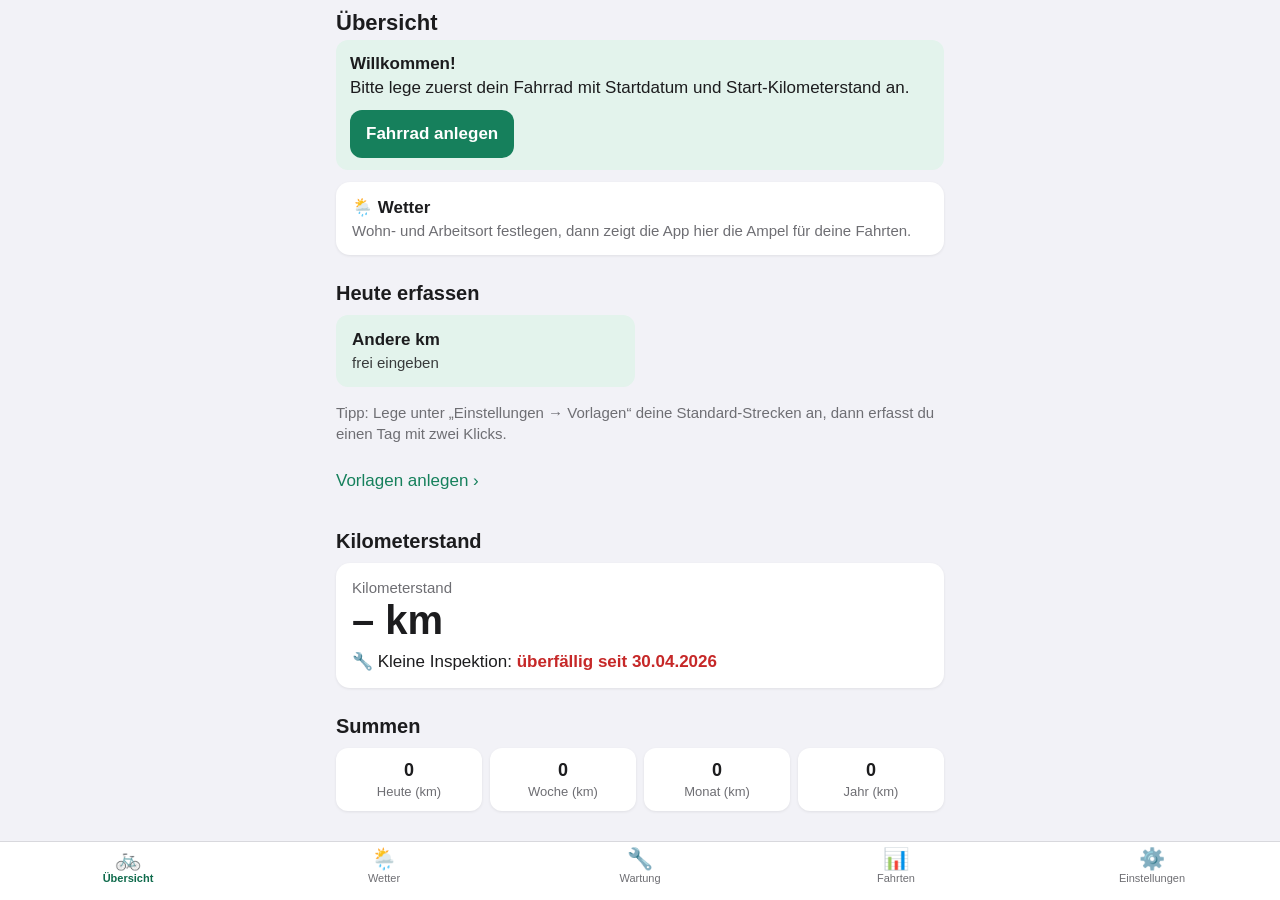
==== commit 78bb4305: "Release 5d, N5 Schritt 1: Rechnung „gefühlt beim Fahren“ und Abfrage Neue Datei js/gefuehlt.js: Form" ====
--- a/index.html
+++ b/index.html
@@ -45,6 +45,7 @@
 <script src="js/wartung.js"></script>
 <script src="js/kalender.js"></script>
 <script src="js/wetter.js"></script>
+<script src="js/gefuehlt.js"></script>
 <script src="js/oberflaeche.js"></script>
 <script src="js/uebersicht.js"></script>
 <script src="js/wetter-ansicht.js"></script>
--- a/css/app.css
+++ b/css/app.css
@@ -32,6 +32,16 @@
   --warnstufe-2: #f08c00;
   --warnstufe-3: #d32f2f;
   --warnstufe-4: #8e24aa;
+  /* Windpfeile je Teilstrecke: Gegenwind, von vorn/der Seite, von hinten (Kontrast mind. 3:1 zur Karte) */
+  --wind-gegen: #c62828;
+  --wind-seite: #b25e00;
+  --wind-ruecken: #16805c;
+  /* Reiterleiste (B11): Höhe der Reiter und wie viel der Home-Zone unten frei
+     bleibt. Frei bleibt safe-area-inset-bottom minus --home-abzug, mindestens
+     8 px: 14px ergibt 20 pt am iPhone 13 mini (34 pt Home-Zone), 8px ergibt 26 pt. */
+  --reiter-hoehe: 50px;
+  --home-abzug: 14px;
+  --home-frei: max(calc(env(safe-area-inset-bottom) - var(--home-abzug)), 8px);
 }
 @media (prefers-color-scheme: dark) {
   :root {
@@ -59,13 +69,25 @@
     --warnstufe-2: #ff9f0a;
     --warnstufe-3: #ff5c5c;
     --warnstufe-4: #c77dff;
+    --wind-gegen: #ff6b6b;
+    --wind-seite: #ffb547;
+    --wind-ruecken: #34c38f;
   }
 }
 
 * { box-sizing: border-box; }
-html { -webkit-text-size-adjust: 100%; }
+/* Seitenaufbau (B3): Die Seite hat genau die Höhe des Bildschirms und scrollt
+   selbst nie. Überschrift, Inhalt und Reiterleiste stehen untereinander; nur der
+   Inhalt (main) scrollt. Die Reiterleiste ist damit nicht fest positioniert
+   (kein position: fixed) und kann nicht mit dem sichtbaren Bereich verrutschen,
+   z. B. nach dem Schließen der Tastatur (WebKit-Fehler 297779). */
+html { -webkit-text-size-adjust: 100%; height: 100%; overscroll-behavior: none; }
 body {
   margin: 0;
+  height: 100vh; height: 100dvh;
+  display: flex; flex-direction: column;
+  overflow: hidden; overscroll-behavior: none;
+  position: relative;
   background: var(--bg);
   color: var(--text);
   font: 17px/1.4 -apple-system, BlinkMacSystemFont, "Segoe UI", Roboto, sans-serif;
@@ -73,15 +95,18 @@
 }
 
 header {
-  position: sticky; top: 0; z-index: 5;
+  flex: none;
   background: var(--bg);
-  padding: calc(env(safe-area-inset-top) + 10px) 16px 8px;
-}
-header h1 { margin: 0; font-size: 28px; }
-
+  padding: calc(env(safe-area-inset-top) + 10px) max(16px, calc((100% - 608px) / 2)) 4px;
+}
+/* Seitentitel (B11): 22 px mit Zeilenhöhe 1,2, auch auf den Unterseiten */
+header h1 { margin: 0; font-size: 22px; line-height: 1.2; }
+
+/* Der einzige Scrollbereich; der Inhalt bleibt höchstens 640 px breit und mittig */
 main {
-  padding: 0 16px calc(env(safe-area-inset-bottom) + 96px);
-  max-width: 640px; margin: 0 auto;
+  flex: 1 1 auto; min-height: 0;
+  overflow-x: hidden; overflow-y: auto; -webkit-overflow-scrolling: touch; overscroll-behavior: contain;
+  padding: 0 max(16px, calc((100% - 608px) / 2)) 24px;
 }
 
 h2 { font-size: 20px; margin: 24px 0 8px; }
@@ -220,10 +245,17 @@
 .ampel.gelb, .slot.gelb { background: var(--ampel-gelb); }
 .ampel.rot, .slot.rot { background: var(--ampel-rot); }
 .ampelzeile { margin: 4px 0 2px; }
-/* Wind je Teilstrecke unter der Zeile 🧭, eingerückt: Name klein, darunter weiter eingerückt der Wind */
-.wind-teile { padding-left: 1.6em; }
-.wind-teil { margin-top: 2px; }
-.wind-teil .wind-text { padding-left: 1em; }
+/* Sonnenauf- bzw. -untergang einer Fahrt mit Hinweis auf Dunkelheit */
+.sonne { margin-top: 6px; }
+/* Wind je Teilstrecke unter der Zeile 🧭 (nicht eingerückt): Name und dahinter
+   ein farbiger Pfeil; die Pfeile stehen untereinander hinter dem längsten Namen */
+.wind-teile { display: grid; grid-template-columns: auto auto; justify-content: start; align-items: center; column-gap: 10px; row-gap: 2px; margin-top: 2px; }
+.wind-name { min-width: 0; overflow-wrap: anywhere; }
+.wind-pfeil { display: block; width: 24px; height: 24px; fill: none; stroke: currentColor; stroke-width: 2.6; stroke-linecap: round; stroke-linejoin: round; }
+.wind-pfeil.gegen { color: var(--wind-gegen); }
+.wind-pfeil.seite { color: var(--wind-seite); }
+.wind-pfeil.ruecken { color: var(--wind-ruecken); }
+.wind-pfeil.schwach { opacity: .5; }
 /* Nicht aktuelle oder vergangene Daten zurückgenommen */
 .veraltet .ampel, .veraltet .slot { opacity: .45; }
 .veraltet > :not(h3) { color: var(--text2); }
@@ -345,29 +377,30 @@
 dialog .fensterinhalt { padding: 18px 16px 16px; }
 dialog h2 { margin-top: 0; }
 
-/* Untere Navigationsleiste */
+/* Untere Navigationsleiste: letztes Element der Spalte, nicht fest positioniert */
 nav {
-  position: fixed; left: 0; right: 0; bottom: 0; z-index: 10;
+  flex: none; position: relative; z-index: 10;
   display: flex;
   background: var(--karte);
   border-top: 1px solid var(--linie);
-  padding-bottom: env(safe-area-inset-bottom);
+  padding-bottom: var(--home-frei);
 }
 /* Reiter: aktiv grün und fett, sonst grau; in keinem Zustand eine Hintergrundfläche */
 nav button, nav button:active, nav button:focus {
   flex: 1; background: transparent; border-radius: 0;
-  min-height: 60px; padding: 6px 2px;
+  min-height: var(--reiter-hoehe); padding: 4px 2px;
   display: flex; flex-direction: column; align-items: center; justify-content: center; gap: 2px;
-  font-size: 12px; font-weight: 500; color: var(--text2);
+  font-size: 11px; font-weight: 500; color: var(--text2);
 }
 nav button:focus:not(:focus-visible) { outline: none; }
-nav button .ico { font-size: 22px; line-height: 1; }
+nav button .ico { font-size: 21px; line-height: 1; }
 nav button.aktiv { color: var(--reiter-aktiv); font-weight: 700; }
 
 /* Kurze Bestätigung unten ("Gespeichert"), nach dem Löschen mit "Rückgängig" */
 #toast {
-  position: fixed; left: 50%; transform: translateX(-50%);
-  bottom: calc(env(safe-area-inset-bottom) + 76px);
+  position: absolute; left: 50%; transform: translateX(-50%);
+  /* 16 px über der Reiterleiste (Reiter, Home-Zone und Rand oben) */
+  bottom: calc(var(--reiter-hoehe) + var(--home-frei) + 1px + 16px);
   width: max-content; max-width: calc(100% - 32px);
   display: flex; align-items: center; gap: 12px;
   background: var(--text); color: var(--bg);
